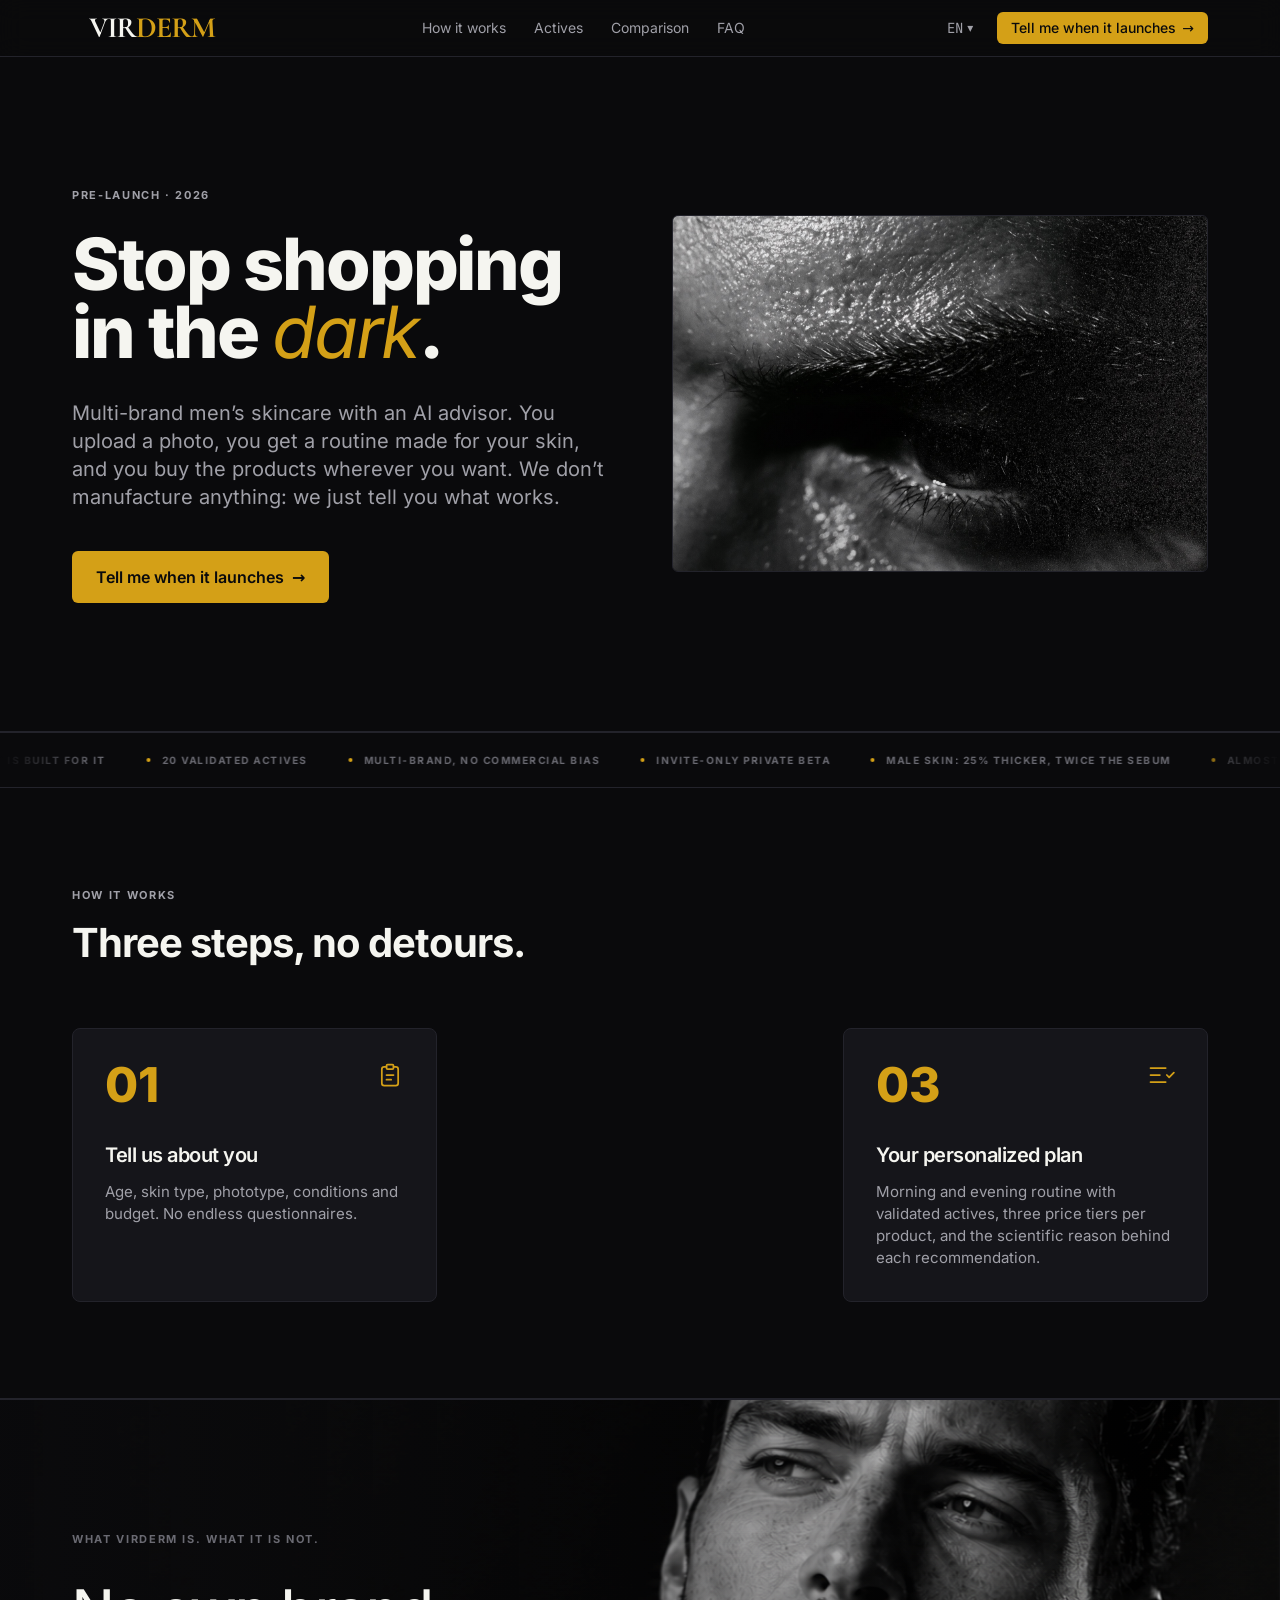
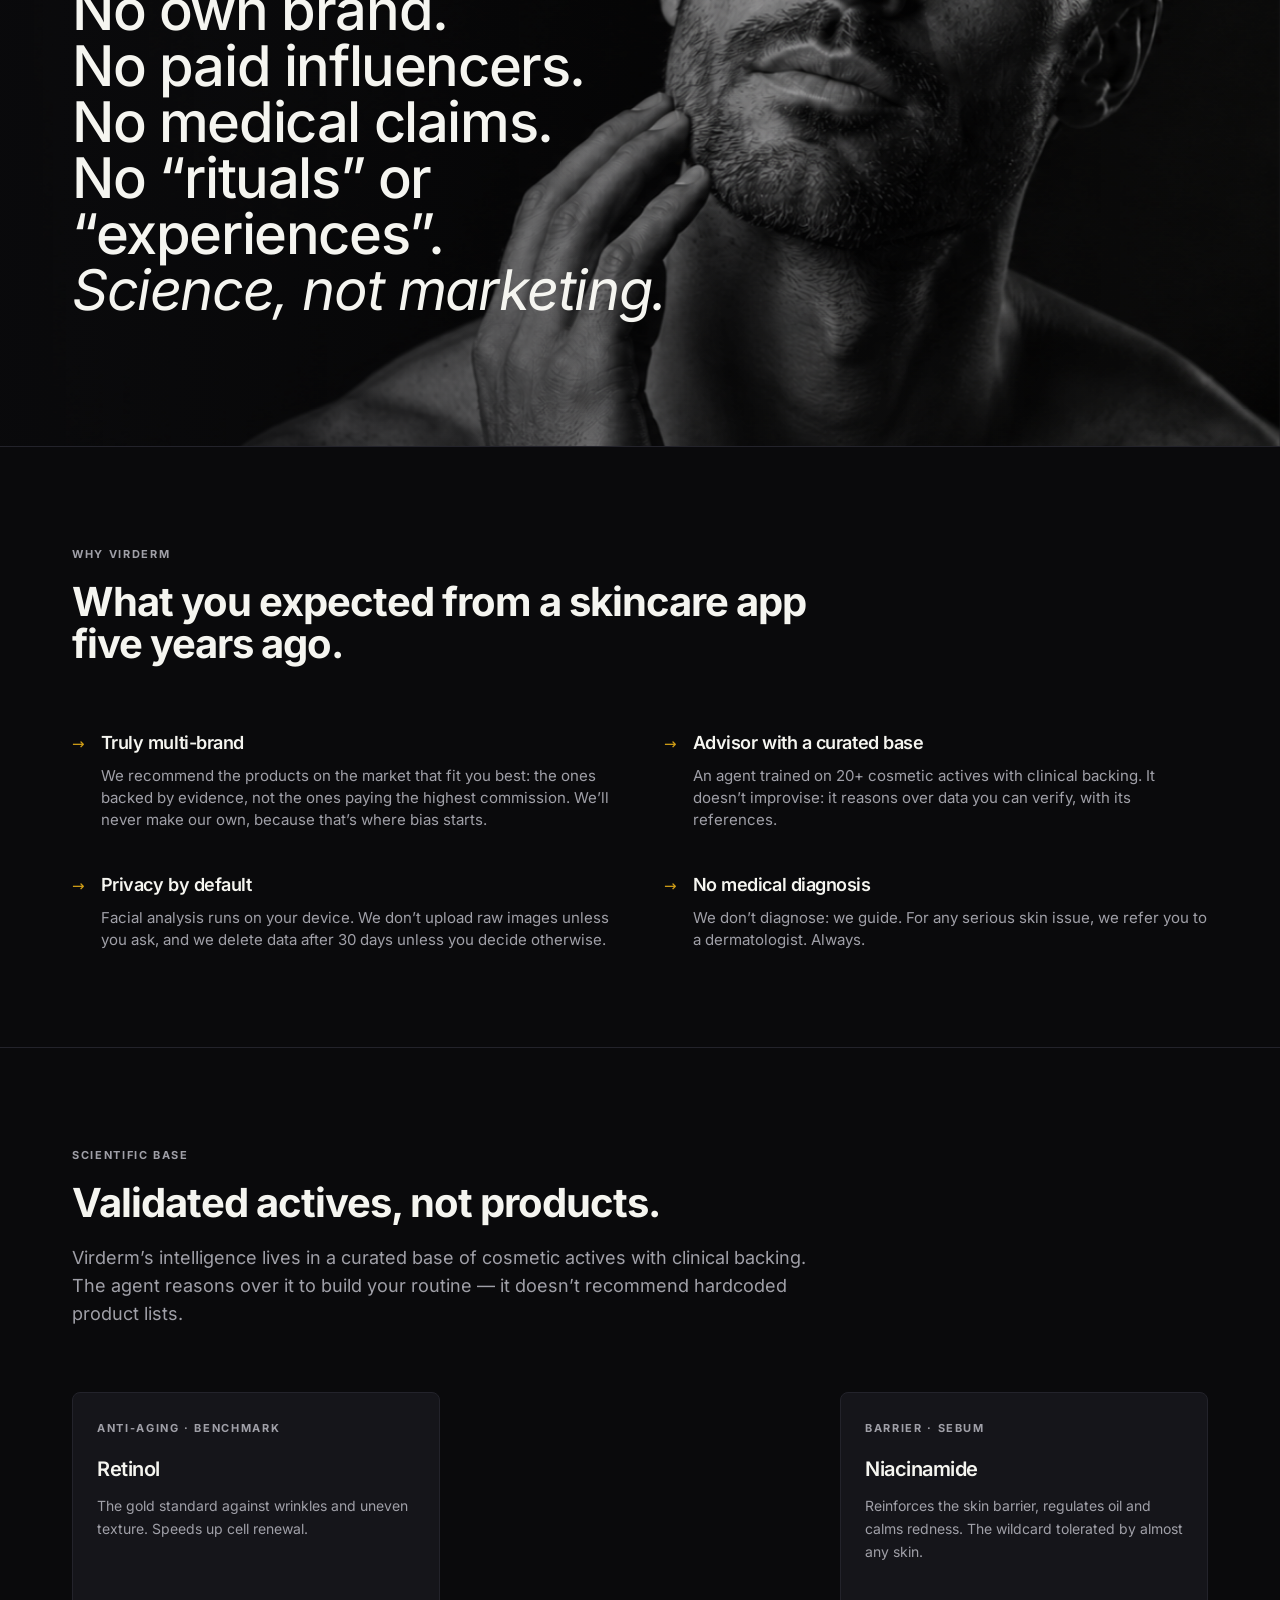
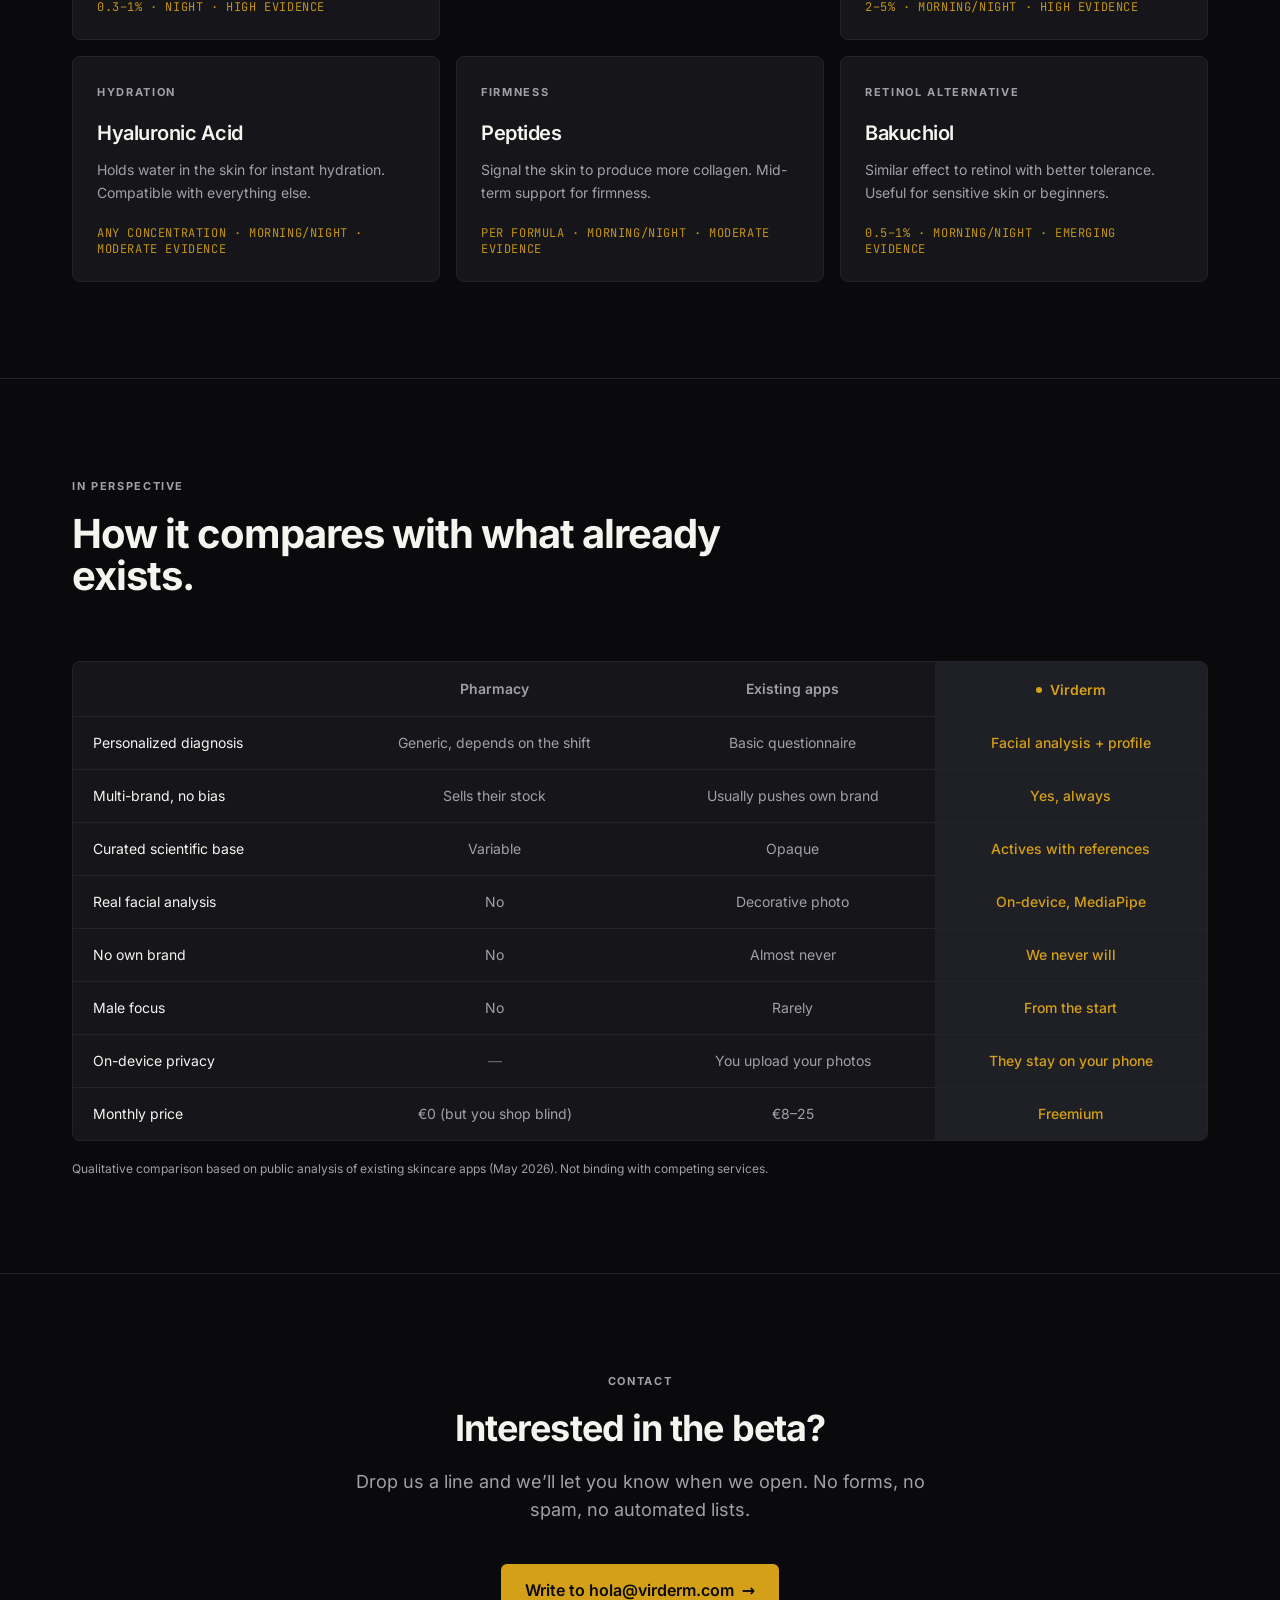
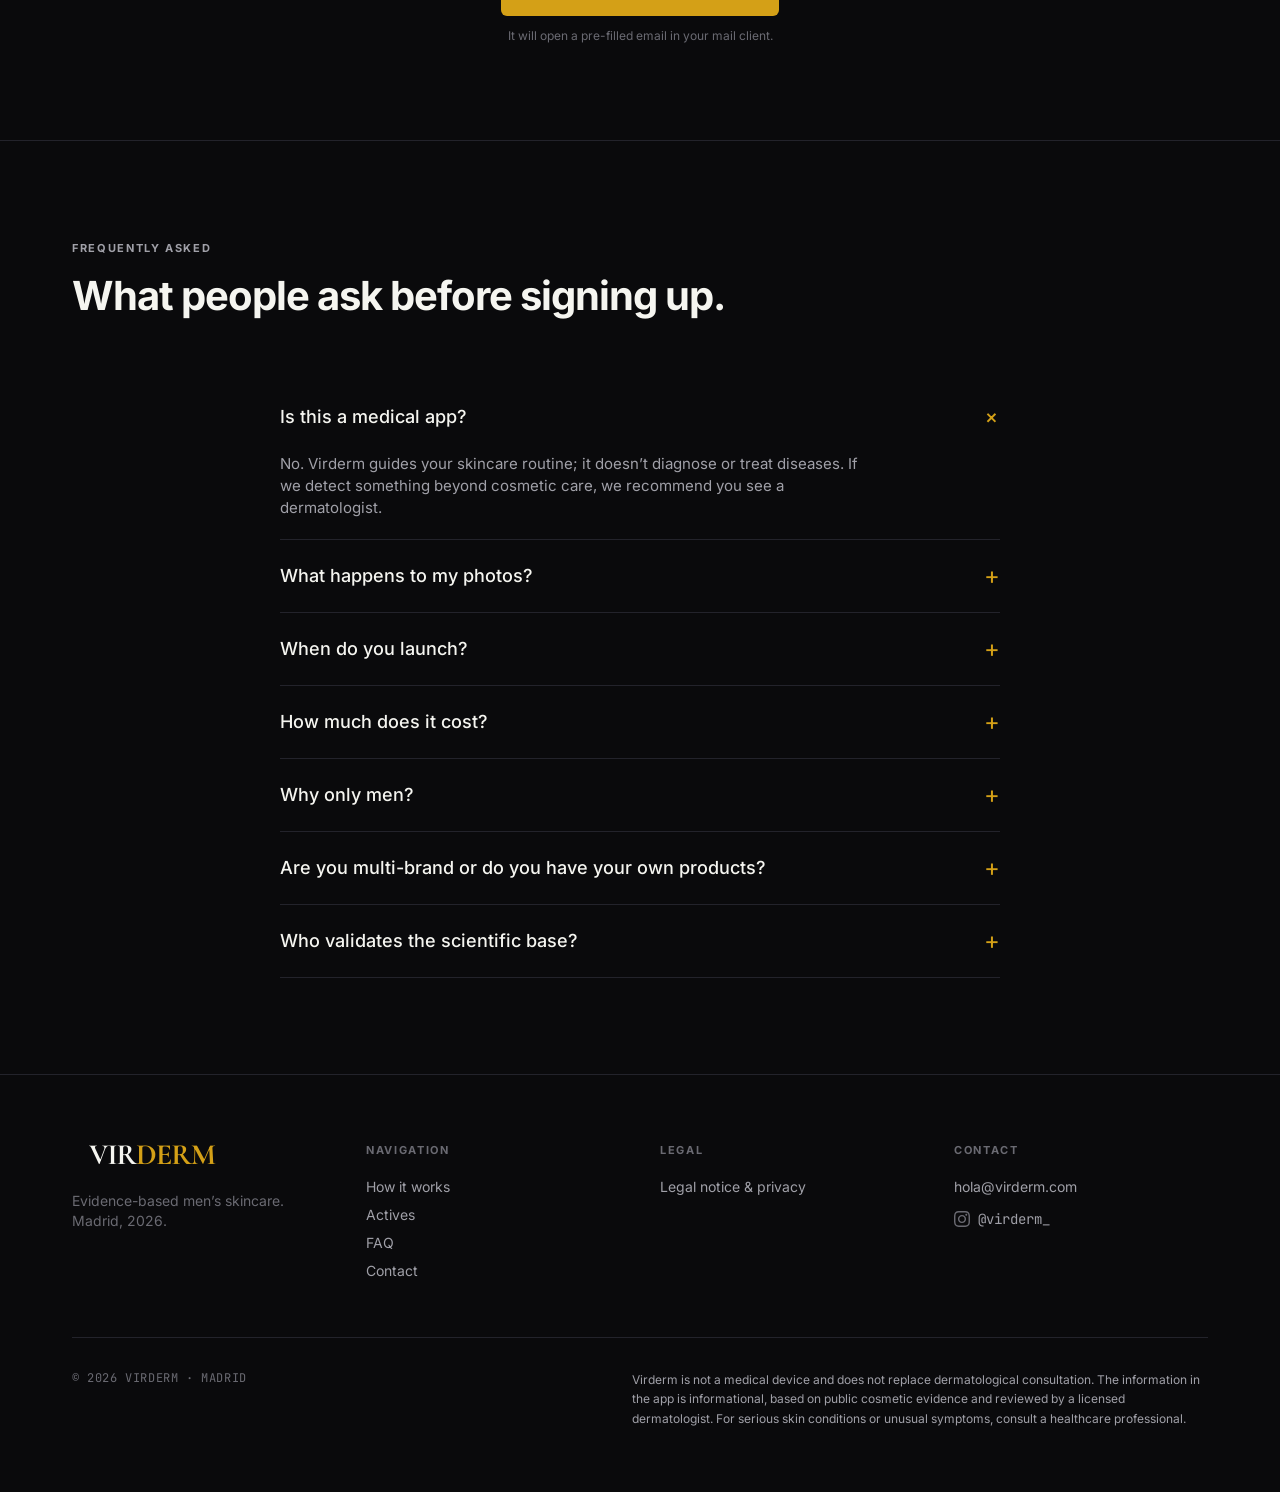
==== en/index.html @ 6e5d6a32 "Landing estática para GitHub Pages (fuera de Cloudflare, esquiva bloqueo LaLiga)" ====
<!DOCTYPE html><html lang="en" class="dark"> <head><meta charset="UTF-8"><meta name="viewport" content="width=device-width, initial-scale=1"><meta name="theme-color" content="#0a0a0c"><meta name="color-scheme" content="dark"><meta name="robots" content="index, follow"><title>Virderm · Multi-brand men’s skincare with an AI advisor</title><meta name="description" content="Upload a photo, get a routine made for your skin, and buy the products wherever you want. We don’t make anything: we tell you what works."><link rel="canonical" href="https://virderm.com/en/"><link rel="alternate" hreflang="es-ES" href="https://virderm.com/"><link rel="alternate" hreflang="en" href="https://virderm.com/en/"><link rel="alternate" hreflang="fr-FR" href="https://virderm.com/fr/"><link rel="alternate" hreflang="it-IT" href="https://virderm.com/it/"><link rel="alternate" hreflang="x-default" href="https://virderm.com/"><meta property="og:site_name" content="Virderm"><meta property="og:title" content="Virderm · Multi-brand men’s skincare with an AI advisor"><meta property="og:description" content="Upload a photo, get a routine made for your skin, and buy the products wherever you want. We don’t make anything: we tell you what works."><meta property="og:type" content="website"><meta property="og:url" content="https://virderm.com/en/"><meta property="og:locale" content="en_US"><meta property="og:locale:alternate" content="es_ES"><meta property="og:locale:alternate" content="fr_FR"><meta property="og:locale:alternate" content="it_IT"><meta property="og:image" content="https://virderm.com/og-image.png"><meta property="og:image:width" content="1200"><meta property="og:image:height" content="630"><meta property="og:image:alt" content="Virderm — skincare masculino multimarca con agente IA"><meta name="twitter:card" content="summary_large_image"><meta name="twitter:title" content="Virderm · Multi-brand men’s skincare with an AI advisor"><meta name="twitter:description" content="Upload a photo, get a routine made for your skin, and buy the products wherever you want. We don’t make anything: we tell you what works."><meta name="twitter:image" content="https://virderm.com/og-image.png"><link rel="icon" type="image/png" href="/favicon.png"><link rel="apple-touch-icon" href="/favicon.png"><script type="application/ld+json">{"@context":"https://schema.org","@graph":[{"@type":"Organization","@id":"https://virderm.com/#organization","name":"Virderm","url":"https://virderm.com","logo":"https://virderm.com/virderm-wordmark-negative.svg","sameAs":["https://www.instagram.com/virderm_/"]},{"@type":"WebSite","@id":"https://virderm.com/#website","url":"https://virderm.com","name":"Virderm","description":"Upload a photo, get a routine made for your skin, and buy the products wherever you want. We don’t make anything: we tell you what works.","publisher":{"@id":"https://virderm.com/#organization"},"inLanguage":["es-ES","en","fr-FR","it-IT"]}]}</script><noscript><style>
        [data-reveal] {
          opacity: 1 !important;
          transform: none !important;
        }
      </style></noscript><link rel="stylesheet" href="/_astro/index.BZyApwo1.css">
<style>details[data-astro-cid-ltpqzwiw]>summary[data-astro-cid-ltpqzwiw]::-webkit-details-marker{display:none}details[data-astro-cid-ltpqzwiw]>summary[data-astro-cid-ltpqzwiw]::marker{display:none}
.manifesto-bg[data-astro-cid-5lwsku7t]{background-image:url(/manifiesto-bg.png);background-size:cover;background-position:center right;background-repeat:no-repeat;transform-origin:60% 50%;animation:manifesto-kenburns 42s ease-in-out infinite alternate}@keyframes manifesto-kenburns{0%{transform:scale(1.08) translate(0)}to{transform:scale(1.18) translate(-2%,-2%)}}@media(prefers-reduced-motion:reduce){.manifesto-bg[data-astro-cid-5lwsku7t]{animation:none;transform:scale(1.08)}}details[data-astro-cid-z6gx6xcw]>summary[data-astro-cid-z6gx6xcw]::-webkit-details-marker{display:none}details[data-astro-cid-z6gx6xcw]>summary[data-astro-cid-z6gx6xcw]{list-style:none}
</style></head> <body>  <div id="scroll-progress" aria-hidden="true" class="fixed inset-x-0 top-0 z-50 h-[2px] bg-transparent pointer-events-none"> <div id="scroll-progress-bar" class="h-full bg-accent transition-[width] duration-75 ease-out" style="width: 0%;"></div> </div> <script type="module">const n=document.getElementById("scroll-progress-bar");if(n){const e=()=>{const t=document.documentElement,o=t.scrollTop,s=t.scrollHeight-t.clientHeight,c=s>0?o/s*100:0;n.style.width=`${c}%`};e(),window.addEventListener("scroll",e,{passive:!0}),window.addEventListener("resize",e,{passive:!0})}</script> <header class="fixed inset-x-0 top-0 z-40 backdrop-blur-md bg-bg-primary/70 border-b border-border-subtle"> <div class="container-page flex h-14 items-center justify-between"> <a href="/en/#top" class="flex items-center" aria-label="Virderm — home"> <svg xmlns="http://www.w3.org/2000/svg" viewBox="0 0 500 100" role="img" aria-label="Virderm" class="h-7 w-auto md:h-8" preserveAspectRatio="xMidYMid meet"> <text x="250" y="78" font-family="'Cormorant Garamond', 'GT Sectra', 'Bodoni 72', Didot, 'Bodoni MT', 'Times New Roman', serif" font-size="92" font-weight="700" letter-spacing="-3" text-anchor="middle" style="text-rendering: geometricPrecision;"> <tspan fill="#f5f5f0">VIR</tspan><tspan fill="#d4a017">DERM</tspan> </text> </svg> </a> <nav class="hidden md:flex items-center gap-7 text-sm text-text-secondary"> <a href="#como-funciona" class="hover:text-text-primary transition-colors"> How it works </a><a href="#activos" class="hover:text-text-primary transition-colors"> Actives </a><a href="#comparativa" class="hover:text-text-primary transition-colors"> Comparison </a><a href="#faq" class="hover:text-text-primary transition-colors"> FAQ </a> </nav> <div class="flex items-center gap-2 md:gap-3"> <details class="relative" data-astro-cid-ltpqzwiw> <summary class="flex min-h-[40px] cursor-pointer items-center gap-1 list-none rounded-md px-3 py-2 text-sm text-text-secondary transition-colors hover:text-text-primary" aria-label="Idioma" data-astro-cid-ltpqzwiw> <span class="font-mono" data-astro-cid-ltpqzwiw>EN</span> <span aria-hidden="true" class="text-xs" data-astro-cid-ltpqzwiw>▾</span> </summary> <div class="absolute right-0 z-50 mt-2 min-w-[150px] overflow-hidden rounded-md border border-border-subtle bg-bg-secondary py-1 shadow-lg" data-astro-cid-ltpqzwiw> <a href="/" hreflang="es" class="block px-3 py-1.5 text-sm transition-colors hover:bg-bg-tertiary text-text-secondary hover:text-text-primary" data-astro-cid-ltpqzwiw> Español </a><a href="/en/" hreflang="en" class="block px-3 py-1.5 text-sm transition-colors hover:bg-bg-tertiary text-accent font-medium" data-astro-cid-ltpqzwiw> English </a><a href="/fr/" hreflang="fr" class="block px-3 py-1.5 text-sm transition-colors hover:bg-bg-tertiary text-text-secondary hover:text-text-primary" data-astro-cid-ltpqzwiw> Français </a><a href="/it/" hreflang="it" class="block px-3 py-1.5 text-sm transition-colors hover:bg-bg-tertiary text-text-secondary hover:text-text-primary" data-astro-cid-ltpqzwiw> Italiano </a> </div> </details>  <a href="mailto:hola@virderm.com?subject=I%20want%20to%20know%20more%20about%20the%20Virderm%20beta&#38;body=Hi%2C%0A%0AI%E2%80%99m%20interested%20in%20trying%20Virderm%20when%20you%20launch.%20Could%20you%20let%20me%20know%3F%0A%0A(Optional%3A%20tell%20me%20briefly%20why%20you%E2%80%99re%20interested%20or%20what%20you%20want%20to%20solve)%0A%0AThanks!" class="inline-flex items-center gap-1.5 whitespace-nowrap rounded-md bg-accent px-3 py-1.5 text-sm font-medium text-text-inverse transition-all duration-150 hover:bg-accent-hover hover:scale-[1.02] md:px-3.5"> <span class="md:hidden">Notify me</span> <span class="hidden md:inline">Tell me when it launches</span> <span aria-hidden="true">→</span> </a> </div> </div> </header> <main class="min-h-screen bg-bg-primary text-text-primary"> <section id="top" class="relative isolate border-b border-border-subtle overflow-hidden pt-14"> <div class="container-page relative"> <div class="grid items-center gap-10 py-12 md:grid-cols-2 md:gap-12 md:py-24 lg:py-32 lg:gap-16"> <div class="order-1 md:order-2 relative"> <div class="relative overflow-hidden rounded-md border border-border-subtle"> <img src="/hero-face.jpg" alt="Editorial black-and-white close-up of male skin" width="1600" height="1066" loading="eager" decoding="async" class="block h-auto w-full"> <div aria-hidden="true" class="pointer-events-none absolute inset-0 bg-gradient-to-tr from-bg-primary/40 via-transparent to-transparent"></div> </div> </div> <div class="order-2 md:order-1 max-w-xl"> <p class="eyebrow reveal" style="animation-delay: 0ms;">Pre-launch · 2026</p> <h1 class="reveal mt-6 text-[2.5rem] leading-[1] font-extrabold tracking-[-0.03em] sm:text-5xl md:text-[3.75rem] md:leading-[0.95] lg:text-[4.5rem]" style="animation-delay: 120ms;">Stop shopping<br />in the <span class="italic text-accent font-medium">dark</span>.</h1> <p class="reveal mt-6 text-base leading-relaxed text-text-secondary md:mt-8 md:text-lg lg:text-xl" style="animation-delay: 260ms;"> Multi-brand men’s skincare with an AI advisor. You upload a photo, you get a routine made for your skin, and you buy the products wherever you want. We don’t manufacture anything: we just tell you what works. </p> <div class="reveal mt-8 md:mt-10" style="animation-delay: 400ms;"> <a href="mailto:hola@virderm.com?subject=I%20want%20to%20know%20more%20about%20the%20Virderm%20beta&#38;body=Hi%2C%0A%0AI%E2%80%99m%20interested%20in%20trying%20Virderm%20when%20you%20launch.%20Could%20you%20let%20me%20know%3F%0A%0A(Optional%3A%20tell%20me%20briefly%20why%20you%E2%80%99re%20interested%20or%20what%20you%20want%20to%20solve)%0A%0AThanks!" class="btn-primary group text-base px-6 py-3.5"> Tell me when it launches <span aria-hidden="true" class="transition-transform group-hover:translate-x-0.5">→</span> </a> </div> </div> </div> </div> </section> <section aria-label="Trust signals" class="border-y border-border-subtle bg-bg-primary"> <div class="marquee-mask overflow-hidden py-4"> <div id="trust-marquee" class="flex w-max items-center gap-10 whitespace-nowrap will-change-transform" aria-hidden="true">  <span data-key="0-0" class="micro flex shrink-0 items-center gap-3 text-text-tertiary"> <span class="h-1 w-1 rounded-full bg-accent"></span> Male skin: 25% thicker, twice the sebum </span><span data-key="0-1" class="micro flex shrink-0 items-center gap-3 text-text-tertiary"> <span class="h-1 w-1 rounded-full bg-accent"></span> Almost nothing on the market is built for it </span><span data-key="0-2" class="micro flex shrink-0 items-center gap-3 text-text-tertiary"> <span class="h-1 w-1 rounded-full bg-accent"></span> 20 validated actives </span><span data-key="0-3" class="micro flex shrink-0 items-center gap-3 text-text-tertiary"> <span class="h-1 w-1 rounded-full bg-accent"></span> Multi-brand, no commercial bias </span><span data-key="0-4" class="micro flex shrink-0 items-center gap-3 text-text-tertiary"> <span class="h-1 w-1 rounded-full bg-accent"></span> Invite-only private beta </span><span data-key="1-0" class="micro flex shrink-0 items-center gap-3 text-text-tertiary"> <span class="h-1 w-1 rounded-full bg-accent"></span> Male skin: 25% thicker, twice the sebum </span><span data-key="1-1" class="micro flex shrink-0 items-center gap-3 text-text-tertiary"> <span class="h-1 w-1 rounded-full bg-accent"></span> Almost nothing on the market is built for it </span><span data-key="1-2" class="micro flex shrink-0 items-center gap-3 text-text-tertiary"> <span class="h-1 w-1 rounded-full bg-accent"></span> 20 validated actives </span><span data-key="1-3" class="micro flex shrink-0 items-center gap-3 text-text-tertiary"> <span class="h-1 w-1 rounded-full bg-accent"></span> Multi-brand, no commercial bias </span><span data-key="1-4" class="micro flex shrink-0 items-center gap-3 text-text-tertiary"> <span class="h-1 w-1 rounded-full bg-accent"></span> Invite-only private beta </span><span data-key="2-0" class="micro flex shrink-0 items-center gap-3 text-text-tertiary"> <span class="h-1 w-1 rounded-full bg-accent"></span> Male skin: 25% thicker, twice the sebum </span><span data-key="2-1" class="micro flex shrink-0 items-center gap-3 text-text-tertiary"> <span class="h-1 w-1 rounded-full bg-accent"></span> Almost nothing on the market is built for it </span><span data-key="2-2" class="micro flex shrink-0 items-center gap-3 text-text-tertiary"> <span class="h-1 w-1 rounded-full bg-accent"></span> 20 validated actives </span><span data-key="2-3" class="micro flex shrink-0 items-center gap-3 text-text-tertiary"> <span class="h-1 w-1 rounded-full bg-accent"></span> Multi-brand, no commercial bias </span><span data-key="2-4" class="micro flex shrink-0 items-center gap-3 text-text-tertiary"> <span class="h-1 w-1 rounded-full bg-accent"></span> Invite-only private beta </span> </div> </div>  <ul class="sr-only"> <li>Male skin: 25% thicker, twice the sebum</li><li>Almost nothing on the market is built for it</li><li>20 validated actives</li><li>Multi-brand, no commercial bias</li><li>Invite-only private beta</li> </ul> </section> <script type="module">const s=document.getElementById("trust-marquee"),l=typeof matchMedia=="function"&&matchMedia("(prefers-reduced-motion: reduce)").matches;if(s&&!l){let e=0,n=0,i=typeof window<"u"?window.scrollY:0,t=0;const c=()=>{t=s.scrollWidth/3};c(),window.addEventListener("resize",c,{passive:!0}),typeof document<"u"&&document.fonts&&document.fonts.ready&&document.fonts.ready.then(c).catch(()=>{}),window.addEventListener("scroll",()=>{const o=window.scrollY,a=o-i;i=o,n+=a*.6},{passive:!0});const r=.5,d=()=>{const o=r+n*.05;e-=o,t>0&&(e<=-t&&(e+=t),e>0&&(e-=t)),s.style.transform=`translate3d(${e}px, 0, 0)`,n*=.92,requestAnimationFrame(d)};requestAnimationFrame(d)}</script> <section id="como-funciona" class="border-b border-border-subtle py-16 md:py-24"> <div class="container-page"> <header data-reveal class="max-w-3xl"> <p class="eyebrow">How it works</p> <h2 class="mt-4 text-3xl font-bold tracking-tight md:text-4xl lg:text-[2.5rem] lg:leading-[1.05]"> Three steps, no detours. </h2> </header> <div class="mt-14 grid gap-6 md:mt-16 md:grid-cols-3 md:gap-5"> <article data-reveal data-reveal-index="0" class="group flex flex-col rounded-lg border border-border-subtle bg-bg-secondary p-8 transition-[border-color,transform] duration-200 hover:-translate-y-0.5 hover:border-accent/40"> <div class="flex items-start justify-between gap-4"> <span class="font-sans text-5xl font-extrabold leading-none text-accent">01</span> <span class="text-accent" aria-hidden="true"> <svg viewBox="0 0 24 24" width="28" height="28" fill="none" stroke="currentColor" stroke-width="1.5" stroke-linecap="round" stroke-linejoin="round"> <path d="M9 5H7a2 2 0 0 0-2 2v12a2 2 0 0 0 2 2h10a2 2 0 0 0 2-2V7a2 2 0 0 0-2-2h-2"></path> <rect x="9" y="3" width="6" height="4" rx="1"></rect> <path d="M9 12h6"></path> <path d="M9 16h4"></path> </svg>   </span> </div> <h3 class="mt-8 text-xl font-semibold tracking-tight">Tell us about you</h3> <p class="mt-3 text-text-secondary">Age, skin type, phototype, conditions and budget. No endless questionnaires.</p> </article><article data-reveal data-reveal-index="1" class="group flex flex-col rounded-lg border border-border-subtle bg-bg-secondary p-8 transition-[border-color,transform] duration-200 hover:-translate-y-0.5 hover:border-accent/40"> <div class="flex items-start justify-between gap-4"> <span class="font-sans text-5xl font-extrabold leading-none text-accent">02</span> <span class="text-accent" aria-hidden="true">  <svg viewBox="0 0 24 24" width="28" height="28" fill="none" stroke="currentColor" stroke-width="1.5" stroke-linecap="round" stroke-linejoin="round"> <path d="M3 7V5a2 2 0 0 1 2-2h2"></path> <path d="M17 3h2a2 2 0 0 1 2 2v2"></path> <path d="M21 17v2a2 2 0 0 1-2 2h-2"></path> <path d="M7 21H5a2 2 0 0 1-2-2v-2"></path> <path d="M9 10h.01"></path> <path d="M15 10h.01"></path> <path d="M9 15c.85.63 1.885 1 3 1s2.15-.37 3-1"></path> </svg>  </span> </div> <h3 class="mt-8 text-xl font-semibold tracking-tight">Facial analysis on your phone</h3> <p class="mt-3 text-text-secondary">Detection happens on your device. Your photo never leaves your phone unless you say so.</p> </article><article data-reveal data-reveal-index="2" class="group flex flex-col rounded-lg border border-border-subtle bg-bg-secondary p-8 transition-[border-color,transform] duration-200 hover:-translate-y-0.5 hover:border-accent/40"> <div class="flex items-start justify-between gap-4"> <span class="font-sans text-5xl font-extrabold leading-none text-accent">03</span> <span class="text-accent" aria-hidden="true">   <svg viewBox="0 0 24 24" width="28" height="28" fill="none" stroke="currentColor" stroke-width="1.5" stroke-linecap="round" stroke-linejoin="round"> <path d="M11 12H3"></path> <path d="M16 6H3"></path> <path d="M16 18H3"></path> <path d="m17 12 2 2 4-4"></path> </svg> </span> </div> <h3 class="mt-8 text-xl font-semibold tracking-tight">Your personalized plan</h3> <p class="mt-3 text-text-secondary">Morning and evening routine with validated actives, three price tiers per product, and the scientific reason behind each recommendation.</p> </article> </div> </div> </section> <section aria-labelledby="manifiesto-title" class="relative isolate overflow-hidden border-y border-border-subtle bg-bg-tertiary" data-astro-cid-5lwsku7t>  <div id="manifesto-parallax" aria-hidden="true" class="absolute inset-x-0 -inset-y-[20%] -z-20 will-change-transform" data-astro-cid-5lwsku7t>  <div class="manifesto-bg absolute inset-0" data-astro-cid-5lwsku7t></div> </div>  <div aria-hidden="true" class="absolute inset-0 -z-10 bg-gradient-to-b from-bg-primary/85 via-bg-primary/55 to-bg-primary/35 md:bg-gradient-to-r md:from-bg-primary/95 md:via-bg-primary/40 md:to-transparent" data-astro-cid-5lwsku7t></div> <div class="container-page relative py-24 md:py-32" data-astro-cid-5lwsku7t> <div class="max-w-md md:max-w-xl lg:max-w-2xl" data-astro-cid-5lwsku7t> <p class="eyebrow text-text-tertiary" data-astro-cid-5lwsku7t>What Virderm is. What it is not.</p> <h2 id="manifiesto-title" class="mt-8 text-3xl font-medium leading-[1.15] tracking-tight md:text-5xl lg:text-[3.5rem]" data-astro-cid-5lwsku7t> <span class="reveal block" style="animation-delay: 0ms;" data-astro-cid-5lwsku7t> <span class="text-text-primary" data-astro-cid-5lwsku7t>No own brand.</span> </span><span class="reveal block" style="animation-delay: 140ms;" data-astro-cid-5lwsku7t> <span class="text-text-primary" data-astro-cid-5lwsku7t>No paid influencers.</span> </span><span class="reveal block" style="animation-delay: 280ms;" data-astro-cid-5lwsku7t> <span class="text-text-primary" data-astro-cid-5lwsku7t>No medical claims.</span> </span><span class="reveal block" style="animation-delay: 420ms;" data-astro-cid-5lwsku7t> <span class="text-text-primary" data-astro-cid-5lwsku7t>No “rituals” or “experiences”.</span> </span><span class="reveal block" style="animation-delay: 560ms;" data-astro-cid-5lwsku7t> <span class="italic font-normal text-text-primary" data-astro-cid-5lwsku7t>Science, not marketing.</span> </span> </h2> </div> </div> </section>  <script type="module">const n=document.getElementById("manifesto-parallax"),c=typeof matchMedia=="function"&&matchMedia("(prefers-reduced-motion: reduce)").matches;if(n&&!c){let e=!1;const o=()=>{e=!1;const r=n.getBoundingClientRect(),t=window.innerHeight||0;if(t===0)return;const i=(r.top+r.height/2-t/2)/t,a=-Math.max(-1.5,Math.min(1.5,i))*80;n.style.transform=`translate3d(0, ${a}px, 0)`},s=()=>{e||(e=!0,requestAnimationFrame(o))};window.addEventListener("scroll",s,{passive:!0}),window.addEventListener("resize",s,{passive:!0}),o()}</script> <section id="por-que" class="border-b border-border-subtle py-16 md:py-24"> <div class="container-page"> <header data-reveal class="max-w-3xl"> <p class="eyebrow">Why Virderm</p> <h2 class="mt-4 text-3xl font-bold tracking-tight md:text-4xl lg:text-[2.5rem] lg:leading-[1.05]"> What you expected from a skincare app five years ago. </h2> </header> <div class="mt-14 grid gap-x-12 gap-y-10 md:mt-16 md:grid-cols-2"> <div class="flex gap-4"> <span aria-hidden="true" class="mt-1 text-accent">
→
</span> <div> <h3 class="text-lg font-semibold tracking-tight">Truly multi-brand</h3> <p class="mt-2 text-text-secondary">We recommend the products on the market that fit you best: the ones backed by evidence, not the ones paying the highest commission. We’ll never make our own, because that’s where bias starts.</p> </div> </div><div class="flex gap-4"> <span aria-hidden="true" class="mt-1 text-accent">
→
</span> <div> <h3 class="text-lg font-semibold tracking-tight">Advisor with a curated base</h3> <p class="mt-2 text-text-secondary">An agent trained on 20+ cosmetic actives with clinical backing. It doesn’t improvise: it reasons over data you can verify, with its references.</p> </div> </div><div class="flex gap-4"> <span aria-hidden="true" class="mt-1 text-accent">
→
</span> <div> <h3 class="text-lg font-semibold tracking-tight">Privacy by default</h3> <p class="mt-2 text-text-secondary">Facial analysis runs on your device. We don’t upload raw images unless you ask, and we delete data after 30 days unless you decide otherwise.</p> </div> </div><div class="flex gap-4"> <span aria-hidden="true" class="mt-1 text-accent">
→
</span> <div> <h3 class="text-lg font-semibold tracking-tight">No medical diagnosis</h3> <p class="mt-2 text-text-secondary">We don’t diagnose: we guide. For any serious skin issue, we refer you to a dermatologist. Always.</p> </div> </div> </div> </div> </section> <section id="activos" class="border-b border-border-subtle py-16 md:py-24"> <div class="container-page"> <header data-reveal class="max-w-3xl"> <p class="eyebrow">Scientific base</p> <h2 class="mt-4 text-3xl font-bold tracking-tight md:text-4xl lg:text-[2.5rem] lg:leading-[1.05]"> Validated actives, not products. </h2> <p class="mt-5 text-base text-text-secondary md:text-lg">Virderm’s intelligence lives in a curated base of cosmetic actives with clinical backing. The agent reasons over it to build your routine — it doesn’t recommend hardcoded product lists.</p> </header> <div class="mt-14 grid gap-4 md:mt-16 sm:grid-cols-2 lg:grid-cols-3"> <article data-reveal data-reveal-index="0" class="group flex flex-col rounded-lg border border-border-subtle bg-bg-secondary p-6 transition-[border-color,transform] duration-200 hover:-translate-y-0.5 hover:border-accent/40"> <p class="eyebrow">Anti-aging · benchmark</p> <h3 class="mt-4 text-xl font-semibold tracking-tight">Retinol</h3> <p class="mt-3 flex-1 text-sm leading-relaxed text-text-secondary">The gold standard against wrinkles and uneven texture. Speeds up cell renewal.</p> <p class="mt-5 font-mono text-xs uppercase tracking-wider text-accent/90">0.3–1% · Night · High evidence</p> </article><article data-reveal data-reveal-index="1" class="group flex flex-col rounded-lg border border-border-subtle bg-bg-secondary p-6 transition-[border-color,transform] duration-200 hover:-translate-y-0.5 hover:border-accent/40"> <p class="eyebrow">Antioxidant</p> <h3 class="mt-4 text-xl font-semibold tracking-tight">Vitamin C</h3> <p class="mt-3 flex-1 text-sm leading-relaxed text-text-secondary">Protects against environmental damage and evens skin tone. Best in the morning, under sunscreen.</p> <p class="mt-5 font-mono text-xs uppercase tracking-wider text-accent/90">10–20% (L-ascorbic) · Morning · High evidence</p> </article><article data-reveal data-reveal-index="2" class="group flex flex-col rounded-lg border border-border-subtle bg-bg-secondary p-6 transition-[border-color,transform] duration-200 hover:-translate-y-0.5 hover:border-accent/40"> <p class="eyebrow">Barrier · sebum</p> <h3 class="mt-4 text-xl font-semibold tracking-tight">Niacinamide</h3> <p class="mt-3 flex-1 text-sm leading-relaxed text-text-secondary">Reinforces the skin barrier, regulates oil and calms redness. The wildcard tolerated by almost any skin.</p> <p class="mt-5 font-mono text-xs uppercase tracking-wider text-accent/90">2–5% · Morning/Night · High evidence</p> </article><article data-reveal data-reveal-index="3" class="group flex flex-col rounded-lg border border-border-subtle bg-bg-secondary p-6 transition-[border-color,transform] duration-200 hover:-translate-y-0.5 hover:border-accent/40"> <p class="eyebrow">Hydration</p> <h3 class="mt-4 text-xl font-semibold tracking-tight">Hyaluronic Acid</h3> <p class="mt-3 flex-1 text-sm leading-relaxed text-text-secondary">Holds water in the skin for instant hydration. Compatible with everything else.</p> <p class="mt-5 font-mono text-xs uppercase tracking-wider text-accent/90">Any concentration · Morning/Night · Moderate evidence</p> </article><article data-reveal data-reveal-index="4" class="group flex flex-col rounded-lg border border-border-subtle bg-bg-secondary p-6 transition-[border-color,transform] duration-200 hover:-translate-y-0.5 hover:border-accent/40"> <p class="eyebrow">Firmness</p> <h3 class="mt-4 text-xl font-semibold tracking-tight">Peptides</h3> <p class="mt-3 flex-1 text-sm leading-relaxed text-text-secondary">Signal the skin to produce more collagen. Mid-term support for firmness.</p> <p class="mt-5 font-mono text-xs uppercase tracking-wider text-accent/90">Per formula · Morning/Night · Moderate evidence</p> </article><article data-reveal data-reveal-index="5" class="group flex flex-col rounded-lg border border-border-subtle bg-bg-secondary p-6 transition-[border-color,transform] duration-200 hover:-translate-y-0.5 hover:border-accent/40"> <p class="eyebrow">Retinol alternative</p> <h3 class="mt-4 text-xl font-semibold tracking-tight">Bakuchiol</h3> <p class="mt-3 flex-1 text-sm leading-relaxed text-text-secondary">Similar effect to retinol with better tolerance. Useful for sensitive skin or beginners.</p> <p class="mt-5 font-mono text-xs uppercase tracking-wider text-accent/90">0.5–1% · Morning/Night · Emerging evidence</p> </article> </div> </div> </section> <section id="comparativa" class="border-b border-border-subtle py-16 md:py-24"> <div class="container-page"> <header data-reveal class="max-w-3xl"> <p class="eyebrow">In perspective</p> <h2 class="mt-4 text-3xl font-bold tracking-tight md:text-4xl lg:text-[2.5rem] lg:leading-[1.05]"> How it compares with what already exists. </h2> </header>  <div class="mt-14 space-y-4 md:hidden"> <article class="rounded-lg border border-border-subtle bg-bg-secondary p-5"> <p class="text-sm font-semibold text-text-primary">Personalized diagnosis</p> <dl class="mt-4 space-y-2"> <div class="flex items-baseline justify-between gap-4 rounded-md bg-bg-tertiary px-3 py-2.5"> <dt class="flex shrink-0 items-center gap-2 text-[10px] font-bold uppercase tracking-[0.15em] text-accent"> <span class="h-1 w-1 rounded-full bg-accent"></span> Virderm </dt> <dd class="text-right text-sm font-medium text-accent">Facial analysis + profile</dd> </div> <div class="flex items-baseline justify-between gap-4 px-3"> <dt class="shrink-0 text-[10px] font-bold uppercase tracking-[0.15em] text-text-tertiary"> Pharmacy </dt> <dd class="text-right text-sm text-text-secondary"> Generic, depends on the shift </dd> </div> <div class="flex items-baseline justify-between gap-4 px-3"> <dt class="shrink-0 text-[10px] font-bold uppercase tracking-[0.15em] text-text-tertiary"> Existing apps </dt> <dd class="text-right text-sm text-text-secondary">Basic questionnaire</dd> </div> </dl> </article><article class="rounded-lg border border-border-subtle bg-bg-secondary p-5"> <p class="text-sm font-semibold text-text-primary">Multi-brand, no bias</p> <dl class="mt-4 space-y-2"> <div class="flex items-baseline justify-between gap-4 rounded-md bg-bg-tertiary px-3 py-2.5"> <dt class="flex shrink-0 items-center gap-2 text-[10px] font-bold uppercase tracking-[0.15em] text-accent"> <span class="h-1 w-1 rounded-full bg-accent"></span> Virderm </dt> <dd class="text-right text-sm font-medium text-accent">Yes, always</dd> </div> <div class="flex items-baseline justify-between gap-4 px-3"> <dt class="shrink-0 text-[10px] font-bold uppercase tracking-[0.15em] text-text-tertiary"> Pharmacy </dt> <dd class="text-right text-sm text-text-secondary"> Sells their stock </dd> </div> <div class="flex items-baseline justify-between gap-4 px-3"> <dt class="shrink-0 text-[10px] font-bold uppercase tracking-[0.15em] text-text-tertiary"> Existing apps </dt> <dd class="text-right text-sm text-text-secondary">Usually pushes own brand</dd> </div> </dl> </article><article class="rounded-lg border border-border-subtle bg-bg-secondary p-5"> <p class="text-sm font-semibold text-text-primary">Curated scientific base</p> <dl class="mt-4 space-y-2"> <div class="flex items-baseline justify-between gap-4 rounded-md bg-bg-tertiary px-3 py-2.5"> <dt class="flex shrink-0 items-center gap-2 text-[10px] font-bold uppercase tracking-[0.15em] text-accent"> <span class="h-1 w-1 rounded-full bg-accent"></span> Virderm </dt> <dd class="text-right text-sm font-medium text-accent">Actives with references</dd> </div> <div class="flex items-baseline justify-between gap-4 px-3"> <dt class="shrink-0 text-[10px] font-bold uppercase tracking-[0.15em] text-text-tertiary"> Pharmacy </dt> <dd class="text-right text-sm text-text-secondary"> Variable </dd> </div> <div class="flex items-baseline justify-between gap-4 px-3"> <dt class="shrink-0 text-[10px] font-bold uppercase tracking-[0.15em] text-text-tertiary"> Existing apps </dt> <dd class="text-right text-sm text-text-secondary">Opaque</dd> </div> </dl> </article><article class="rounded-lg border border-border-subtle bg-bg-secondary p-5"> <p class="text-sm font-semibold text-text-primary">Real facial analysis</p> <dl class="mt-4 space-y-2"> <div class="flex items-baseline justify-between gap-4 rounded-md bg-bg-tertiary px-3 py-2.5"> <dt class="flex shrink-0 items-center gap-2 text-[10px] font-bold uppercase tracking-[0.15em] text-accent"> <span class="h-1 w-1 rounded-full bg-accent"></span> Virderm </dt> <dd class="text-right text-sm font-medium text-accent">On-device, MediaPipe</dd> </div> <div class="flex items-baseline justify-between gap-4 px-3"> <dt class="shrink-0 text-[10px] font-bold uppercase tracking-[0.15em] text-text-tertiary"> Pharmacy </dt> <dd class="text-right text-sm text-text-secondary"> No </dd> </div> <div class="flex items-baseline justify-between gap-4 px-3"> <dt class="shrink-0 text-[10px] font-bold uppercase tracking-[0.15em] text-text-tertiary"> Existing apps </dt> <dd class="text-right text-sm text-text-secondary">Decorative photo</dd> </div> </dl> </article><article class="rounded-lg border border-border-subtle bg-bg-secondary p-5"> <p class="text-sm font-semibold text-text-primary">No own brand</p> <dl class="mt-4 space-y-2"> <div class="flex items-baseline justify-between gap-4 rounded-md bg-bg-tertiary px-3 py-2.5"> <dt class="flex shrink-0 items-center gap-2 text-[10px] font-bold uppercase tracking-[0.15em] text-accent"> <span class="h-1 w-1 rounded-full bg-accent"></span> Virderm </dt> <dd class="text-right text-sm font-medium text-accent">We never will</dd> </div> <div class="flex items-baseline justify-between gap-4 px-3"> <dt class="shrink-0 text-[10px] font-bold uppercase tracking-[0.15em] text-text-tertiary"> Pharmacy </dt> <dd class="text-right text-sm text-text-secondary"> No </dd> </div> <div class="flex items-baseline justify-between gap-4 px-3"> <dt class="shrink-0 text-[10px] font-bold uppercase tracking-[0.15em] text-text-tertiary"> Existing apps </dt> <dd class="text-right text-sm text-text-secondary">Almost never</dd> </div> </dl> </article><article class="rounded-lg border border-border-subtle bg-bg-secondary p-5"> <p class="text-sm font-semibold text-text-primary">Male focus</p> <dl class="mt-4 space-y-2"> <div class="flex items-baseline justify-between gap-4 rounded-md bg-bg-tertiary px-3 py-2.5"> <dt class="flex shrink-0 items-center gap-2 text-[10px] font-bold uppercase tracking-[0.15em] text-accent"> <span class="h-1 w-1 rounded-full bg-accent"></span> Virderm </dt> <dd class="text-right text-sm font-medium text-accent">From the start</dd> </div> <div class="flex items-baseline justify-between gap-4 px-3"> <dt class="shrink-0 text-[10px] font-bold uppercase tracking-[0.15em] text-text-tertiary"> Pharmacy </dt> <dd class="text-right text-sm text-text-secondary"> No </dd> </div> <div class="flex items-baseline justify-between gap-4 px-3"> <dt class="shrink-0 text-[10px] font-bold uppercase tracking-[0.15em] text-text-tertiary"> Existing apps </dt> <dd class="text-right text-sm text-text-secondary">Rarely</dd> </div> </dl> </article><article class="rounded-lg border border-border-subtle bg-bg-secondary p-5"> <p class="text-sm font-semibold text-text-primary">On-device privacy</p> <dl class="mt-4 space-y-2"> <div class="flex items-baseline justify-between gap-4 rounded-md bg-bg-tertiary px-3 py-2.5"> <dt class="flex shrink-0 items-center gap-2 text-[10px] font-bold uppercase tracking-[0.15em] text-accent"> <span class="h-1 w-1 rounded-full bg-accent"></span> Virderm </dt> <dd class="text-right text-sm font-medium text-accent">They stay on your phone</dd> </div> <div class="flex items-baseline justify-between gap-4 px-3"> <dt class="shrink-0 text-[10px] font-bold uppercase tracking-[0.15em] text-text-tertiary"> Pharmacy </dt> <dd class="text-right text-sm text-text-secondary"> <span class="text-text-tertiary">—</span> </dd> </div> <div class="flex items-baseline justify-between gap-4 px-3"> <dt class="shrink-0 text-[10px] font-bold uppercase tracking-[0.15em] text-text-tertiary"> Existing apps </dt> <dd class="text-right text-sm text-text-secondary">You upload your photos</dd> </div> </dl> </article><article class="rounded-lg border border-border-subtle bg-bg-secondary p-5"> <p class="text-sm font-semibold text-text-primary">Monthly price</p> <dl class="mt-4 space-y-2"> <div class="flex items-baseline justify-between gap-4 rounded-md bg-bg-tertiary px-3 py-2.5"> <dt class="flex shrink-0 items-center gap-2 text-[10px] font-bold uppercase tracking-[0.15em] text-accent"> <span class="h-1 w-1 rounded-full bg-accent"></span> Virderm </dt> <dd class="text-right text-sm font-medium text-accent">Freemium</dd> </div> <div class="flex items-baseline justify-between gap-4 px-3"> <dt class="shrink-0 text-[10px] font-bold uppercase tracking-[0.15em] text-text-tertiary"> Pharmacy </dt> <dd class="text-right text-sm text-text-secondary"> €0 (but you shop blind) </dd> </div> <div class="flex items-baseline justify-between gap-4 px-3"> <dt class="shrink-0 text-[10px] font-bold uppercase tracking-[0.15em] text-text-tertiary"> Existing apps </dt> <dd class="text-right text-sm text-text-secondary">€8–25</dd> </div> </dl> </article> </div>  <div class="mt-14 hidden overflow-x-auto rounded-lg border border-border-subtle bg-bg-secondary md:mt-16 md:block"> <table class="w-full min-w-[640px] border-collapse"> <thead> <tr class="border-b border-border-subtle"> <th class="px-5 py-4 text-left text-sm font-semibold text-text-secondary"></th> <th class="px-4 py-4 text-center text-sm font-semibold"> <span class="text-text-secondary">Pharmacy</span> </th><th class="px-4 py-4 text-center text-sm font-semibold"> <span class="text-text-secondary">Existing apps</span> </th><th class="px-4 py-4 text-center text-sm font-semibold bg-bg-tertiary"> <span class="inline-flex items-center gap-2"> <span class="h-1.5 w-1.5 rounded-full bg-accent"></span> <span class="text-accent">Virderm</span> </span> </th> </tr> </thead> <tbody> <tr class="border-b border-border-subtle"> <td class="px-5 py-4 text-sm text-text-primary">Personalized diagnosis</td> <td class="px-4 py-4 text-center text-sm  text-text-secondary"> Generic, depends on the shift </td><td class="px-4 py-4 text-center text-sm  text-text-secondary"> Basic questionnaire </td><td class="px-4 py-4 text-center text-sm bg-bg-tertiary text-accent font-medium"> Facial analysis + profile </td> </tr><tr class="border-b border-border-subtle"> <td class="px-5 py-4 text-sm text-text-primary">Multi-brand, no bias</td> <td class="px-4 py-4 text-center text-sm  text-text-secondary"> Sells their stock </td><td class="px-4 py-4 text-center text-sm  text-text-secondary"> Usually pushes own brand </td><td class="px-4 py-4 text-center text-sm bg-bg-tertiary text-accent font-medium"> Yes, always </td> </tr><tr class="border-b border-border-subtle"> <td class="px-5 py-4 text-sm text-text-primary">Curated scientific base</td> <td class="px-4 py-4 text-center text-sm  text-text-secondary"> Variable </td><td class="px-4 py-4 text-center text-sm  text-text-secondary"> Opaque </td><td class="px-4 py-4 text-center text-sm bg-bg-tertiary text-accent font-medium"> Actives with references </td> </tr><tr class="border-b border-border-subtle"> <td class="px-5 py-4 text-sm text-text-primary">Real facial analysis</td> <td class="px-4 py-4 text-center text-sm  text-text-secondary"> No </td><td class="px-4 py-4 text-center text-sm  text-text-secondary"> Decorative photo </td><td class="px-4 py-4 text-center text-sm bg-bg-tertiary text-accent font-medium"> On-device, MediaPipe </td> </tr><tr class="border-b border-border-subtle"> <td class="px-5 py-4 text-sm text-text-primary">No own brand</td> <td class="px-4 py-4 text-center text-sm  text-text-secondary"> No </td><td class="px-4 py-4 text-center text-sm  text-text-secondary"> Almost never </td><td class="px-4 py-4 text-center text-sm bg-bg-tertiary text-accent font-medium"> We never will </td> </tr><tr class="border-b border-border-subtle"> <td class="px-5 py-4 text-sm text-text-primary">Male focus</td> <td class="px-4 py-4 text-center text-sm  text-text-secondary"> No </td><td class="px-4 py-4 text-center text-sm  text-text-secondary"> Rarely </td><td class="px-4 py-4 text-center text-sm bg-bg-tertiary text-accent font-medium"> From the start </td> </tr><tr class="border-b border-border-subtle"> <td class="px-5 py-4 text-sm text-text-primary">On-device privacy</td> <td class="px-4 py-4 text-center text-sm  text-text-tertiary">—</td><td class="px-4 py-4 text-center text-sm  text-text-secondary"> You upload your photos </td><td class="px-4 py-4 text-center text-sm bg-bg-tertiary text-accent font-medium"> They stay on your phone </td> </tr><tr class> <td class="px-5 py-4 text-sm text-text-primary">Monthly price</td> <td class="px-4 py-4 text-center text-sm  text-text-secondary"> €0 (but you shop blind) </td><td class="px-4 py-4 text-center text-sm  text-text-secondary"> €8–25 </td><td class="px-4 py-4 text-center text-sm bg-bg-tertiary text-accent font-medium"> Freemium </td> </tr> </tbody> </table> </div> <p class="mt-5 text-xs text-text-secondary">Qualitative comparison based on public analysis of existing skincare apps (May 2026). Not binding with competing services.</p> </div> </section> <section id="contacto" class="border-b border-border-subtle py-16 md:py-24 scroll-mt-8"> <div class="container-page"> <div class="mx-auto max-w-xl text-center"> <p class="eyebrow">Contact</p> <h2 class="mt-4 text-3xl font-bold tracking-tight md:text-4xl">Interested in the beta?</h2> <p class="mt-5 text-base text-text-secondary md:text-lg">Drop us a line and we’ll let you know when we open. No forms, no spam, no automated lists.</p> <div class="mt-10 flex flex-col items-center gap-3"> <a href="mailto:hola@virderm.com?subject=I%20want%20to%20know%20more%20about%20the%20Virderm%20beta&#38;body=Hi%2C%0A%0AI%E2%80%99m%20interested%20in%20trying%20Virderm%20when%20you%20launch.%20Could%20you%20let%20me%20know%3F%0A%0A(Optional%3A%20tell%20me%20briefly%20why%20you%E2%80%99re%20interested%20or%20what%20you%20want%20to%20solve)%0A%0AThanks!" class="btn-primary group text-base px-6 py-3.5"> Write to hola@virderm.com <span aria-hidden="true" class="transition-transform group-hover:translate-x-0.5">→</span> </a> <p class="text-xs text-text-tertiary">It will open a pre-filled email in your mail client.</p> </div> </div> </div> </section> <section id="faq" class="border-b border-border-subtle py-16 md:py-24" data-astro-cid-z6gx6xcw> <div class="container-page" data-astro-cid-z6gx6xcw> <header data-reveal class="max-w-3xl" data-astro-cid-z6gx6xcw> <p class="eyebrow" data-astro-cid-z6gx6xcw>Frequently asked</p> <h2 class="mt-4 text-3xl font-bold tracking-tight md:text-4xl lg:text-[2.5rem] lg:leading-[1.05]" data-astro-cid-z6gx6xcw> What people ask before signing up. </h2> </header> <div class="container-content mt-14 md:mt-16 px-0" data-astro-cid-z6gx6xcw> <ul data-astro-cid-z6gx6xcw> <li class="border-b border-border-subtle" data-astro-cid-z6gx6xcw> <details class="group" open data-astro-cid-z6gx6xcw> <summary class="flex w-full items-center justify-between gap-6 py-5 cursor-pointer list-none text-text-primary transition-colors duration-150 hover:text-accent" data-astro-cid-z6gx6xcw> <span class="text-base font-medium md:text-lg" data-astro-cid-z6gx6xcw>Is this a medical app?</span> <span aria-hidden="true" class="text-2xl text-accent transition-transform duration-200 group-open:rotate-45" data-astro-cid-z6gx6xcw>
+
</span> </summary> <div class="pb-5" data-astro-cid-z6gx6xcw> <p class="max-w-prose text-text-secondary" data-astro-cid-z6gx6xcw>No. Virderm guides your skincare routine; it doesn’t diagnose or treat diseases. If we detect something beyond cosmetic care, we recommend you see a dermatologist.</p> </div> </details> </li><li class="border-b border-border-subtle" data-astro-cid-z6gx6xcw> <details class="group" data-astro-cid-z6gx6xcw> <summary class="flex w-full items-center justify-between gap-6 py-5 cursor-pointer list-none text-text-primary transition-colors duration-150 hover:text-accent" data-astro-cid-z6gx6xcw> <span class="text-base font-medium md:text-lg" data-astro-cid-z6gx6xcw>What happens to my photos?</span> <span aria-hidden="true" class="text-2xl text-accent transition-transform duration-200 group-open:rotate-45" data-astro-cid-z6gx6xcw>
+
</span> </summary> <div class="pb-5" data-astro-cid-z6gx6xcw> <p class="max-w-prose text-text-secondary" data-astro-cid-z6gx6xcw>Facial analysis runs on your own phone. We don’t upload the raw image to our servers unless you allow it, and the data is deleted after 30 days by default. You’re in charge.</p> </div> </details> </li><li class="border-b border-border-subtle" data-astro-cid-z6gx6xcw> <details class="group" data-astro-cid-z6gx6xcw> <summary class="flex w-full items-center justify-between gap-6 py-5 cursor-pointer list-none text-text-primary transition-colors duration-150 hover:text-accent" data-astro-cid-z6gx6xcw> <span class="text-base font-medium md:text-lg" data-astro-cid-z6gx6xcw>When do you launch?</span> <span aria-hidden="true" class="text-2xl text-accent transition-transform duration-200 group-open:rotate-45" data-astro-cid-z6gx6xcw>
+
</span> </summary> <div class="pb-5" data-astro-cid-z6gx6xcw> <p class="max-w-prose text-text-secondary" data-astro-cid-z6gx6xcw>We’re in pre-launch. The private beta kicks off in 2026, invite-only and with limited slots. If you want to try it, write to hola@virderm.com and we’ll let you know as soon as we open.</p> </div> </details> </li><li class="border-b border-border-subtle" data-astro-cid-z6gx6xcw> <details class="group" data-astro-cid-z6gx6xcw> <summary class="flex w-full items-center justify-between gap-6 py-5 cursor-pointer list-none text-text-primary transition-colors duration-150 hover:text-accent" data-astro-cid-z6gx6xcw> <span class="text-base font-medium md:text-lg" data-astro-cid-z6gx6xcw>How much does it cost?</span> <span aria-hidden="true" class="text-2xl text-accent transition-transform duration-200 group-open:rotate-45" data-astro-cid-z6gx6xcw>
+
</span> </summary> <div class="pb-5" data-astro-cid-z6gx6xcw> <p class="max-w-prose text-text-secondary" data-astro-cid-z6gx6xcw>Freemium. The analysis and base routine are free; advanced features will be on a paid plan. You buy products wherever you want: Virderm doesn’t sell cosmetics.</p> </div> </details> </li><li class="border-b border-border-subtle" data-astro-cid-z6gx6xcw> <details class="group" data-astro-cid-z6gx6xcw> <summary class="flex w-full items-center justify-between gap-6 py-5 cursor-pointer list-none text-text-primary transition-colors duration-150 hover:text-accent" data-astro-cid-z6gx6xcw> <span class="text-base font-medium md:text-lg" data-astro-cid-z6gx6xcw>Why only men?</span> <span aria-hidden="true" class="text-2xl text-accent transition-transform duration-200 group-open:rotate-45" data-astro-cid-z6gx6xcw>
+
</span> </summary> <div class="pb-5" data-astro-cid-z6gx6xcw> <p class="max-w-prose text-text-secondary" data-astro-cid-z6gx6xcw>Because men’s skincare is poorly served: it’s either ignored or oversimplified. And male skin is different by nature — thicker, oilier. We’d rather solve one audience really well than be average for everyone. It’s focus, not exclusion.</p> </div> </details> </li><li class="border-b border-border-subtle" data-astro-cid-z6gx6xcw> <details class="group" data-astro-cid-z6gx6xcw> <summary class="flex w-full items-center justify-between gap-6 py-5 cursor-pointer list-none text-text-primary transition-colors duration-150 hover:text-accent" data-astro-cid-z6gx6xcw> <span class="text-base font-medium md:text-lg" data-astro-cid-z6gx6xcw>Are you multi-brand or do you have your own products?</span> <span aria-hidden="true" class="text-2xl text-accent transition-transform duration-200 group-open:rotate-45" data-astro-cid-z6gx6xcw>
+
</span> </summary> <div class="pb-5" data-astro-cid-z6gx6xcw> <p class="max-w-prose text-text-secondary" data-astro-cid-z6gx6xcw>Multi-brand, and we’ll never have our own. The moment we manufactured our own products, our recommendation would stop being neutral. That’s the line we don’t cross.</p> </div> </details> </li><li class="border-b border-border-subtle" data-astro-cid-z6gx6xcw> <details class="group" data-astro-cid-z6gx6xcw> <summary class="flex w-full items-center justify-between gap-6 py-5 cursor-pointer list-none text-text-primary transition-colors duration-150 hover:text-accent" data-astro-cid-z6gx6xcw> <span class="text-base font-medium md:text-lg" data-astro-cid-z6gx6xcw>Who validates the scientific base?</span> <span aria-hidden="true" class="text-2xl text-accent transition-transform duration-200 group-open:rotate-45" data-astro-cid-z6gx6xcw>
+
</span> </summary> <div class="pb-5" data-astro-cid-z6gx6xcw> <p class="max-w-prose text-text-secondary" data-astro-cid-z6gx6xcw>Each active is backed by clinical literature with references (DOIs) you can check inside the app. The base is reviewed by a dermatologist before launch.</p> </div> </details> </li> </ul> </div> </div> </section>  </main> <footer class="bg-bg-primary py-16"> <div class="container-page"> <div class="grid gap-10 md:grid-cols-4"> <div> <svg xmlns="http://www.w3.org/2000/svg" viewBox="0 0 500 100" role="img" aria-label="Virderm" class="h-8 w-auto" preserveAspectRatio="xMidYMid meet"> <text x="250" y="78" font-family="'Cormorant Garamond', 'GT Sectra', 'Bodoni 72', Didot, 'Bodoni MT', 'Times New Roman', serif" font-size="92" font-weight="700" letter-spacing="-3" text-anchor="middle" style="text-rendering: geometricPrecision;"> <tspan fill="#f5f5f0">VIR</tspan><tspan fill="#d4a017">DERM</tspan> </text> </svg> <p class="mt-5 max-w-xs text-sm text-text-tertiary">Evidence-based men’s skincare. Madrid, 2026.</p> </div> <div> <p class="eyebrow text-text-tertiary">Navigation</p> <ul class="mt-4 space-y-2 text-sm"> <li> <a href="#como-funciona" class="text-text-secondary transition-colors hover:text-text-primary"> How it works </a> </li><li> <a href="#activos" class="text-text-secondary transition-colors hover:text-text-primary"> Actives </a> </li><li> <a href="#faq" class="text-text-secondary transition-colors hover:text-text-primary"> FAQ </a> </li><li> <a href="#contacto" class="text-text-secondary transition-colors hover:text-text-primary"> Contact </a> </li> </ul> </div> <div> <p class="eyebrow text-text-tertiary">Legal</p> <ul class="mt-4 space-y-2 text-sm"> <li> <a href="/en/legal-notice-and-privacy" class="text-text-secondary transition-colors hover:text-text-primary"> Legal notice &amp; privacy </a> </li> </ul> </div> <div> <p class="eyebrow text-text-tertiary">Contact</p> <ul class="mt-4 space-y-3 text-sm"> <li> <a href="mailto:hola@virderm.com" class="inline-block text-text-secondary transition-colors hover:text-text-primary"> hola@virderm.com </a> </li> <li> <a href="https://www.instagram.com/virderm_/" target="_blank" rel="noopener noreferrer" aria-label="Follow us on Instagram @virderm_" class="group inline-flex items-center gap-2 text-text-secondary transition-colors hover:text-text-primary"> <svg class="h-4 w-4 shrink-0 text-text-tertiary transition-colors group-hover:text-accent" viewBox="0 0 24 24" fill="currentColor" aria-hidden="true"> <path d="M12 2.163c3.204 0 3.584.012 4.849.07 3.252.148 4.771 1.691 4.919 4.919.058 1.265.069 1.645.069 4.849 0 3.205-.012 3.584-.069 4.849-.149 3.225-1.664 4.771-4.919 4.919-1.266.058-1.644.07-4.849.07-3.204 0-3.584-.012-4.849-.07-3.26-.149-4.771-1.699-4.919-4.92-.058-1.265-.07-1.644-.07-4.849 0-3.204.013-3.583.07-4.849.149-3.227 1.664-4.771 4.919-4.919 1.266-.057 1.645-.069 4.849-.069zm0-2.163c-3.259 0-3.667.014-4.947.072-4.358.2-6.78 2.618-6.98 6.98-.059 1.281-.073 1.689-.073 4.948 0 3.259.014 3.668.072 4.948.2 4.358 2.618 6.78 6.98 6.98 1.281.058 1.689.072 4.948.072 3.259 0 3.668-.014 4.948-.072 4.354-.2 6.782-2.618 6.979-6.98.059-1.28.073-1.689.073-4.948 0-3.259-.014-3.667-.072-4.947-.196-4.354-2.617-6.78-6.979-6.98-1.281-.059-1.69-.073-4.949-.073zm0 5.838c-3.403 0-6.162 2.759-6.162 6.162s2.759 6.163 6.162 6.163 6.162-2.759 6.162-6.163c0-3.403-2.759-6.162-6.162-6.162zm0 10.162c-2.209 0-4-1.79-4-4 0-2.209 1.791-4 4-4s4 1.791 4 4c0 2.21-1.791 4-4 4zm6.406-11.845c-.796 0-1.441.645-1.441 1.44s.645 1.44 1.441 1.44c.795 0 1.439-.645 1.439-1.44s-.644-1.44-1.439-1.44z"></path> </svg> <span class="font-mono">@virderm_</span> </a> </li> </ul> </div> </div> <div class="mt-14 flex flex-col gap-4 border-t border-border-subtle pt-8 md:flex-row md:items-start md:justify-between"> <p class="font-mono text-xs uppercase tracking-wider text-text-tertiary">© 2026 Virderm · Madrid</p> <p class="max-w-xl text-xs leading-relaxed text-text-secondary">Virderm is not a medical device and does not replace dermatological consultation. The information in the app is informational, based on public cosmetic evidence and reviewed by a licensed dermatologist. For serious skin conditions or unusual symptoms, consult a healthcare professional.</p> </div> </div> </footer>  <script type="module">const e=document.querySelectorAll("[data-reveal]"),n=typeof matchMedia=="function"&&matchMedia("(prefers-reduced-motion: reduce)").matches;if(e.length&&!n&&"IntersectionObserver"in window){const t=new IntersectionObserver(r=>{r.forEach(o=>{const a=o.target;if(o.isIntersecting){const s=Number(a.dataset.revealIndex??0);window.setTimeout(()=>{a.dataset.revealed="true"},s*120)}else a.dataset.revealed="false"})},{threshold:.15,rootMargin:"0px 0px -5% 0px"});e.forEach(r=>t.observe(r))}else e.length&&e.forEach(t=>t.dataset.revealed="true");</script> </body> </html>
---- _astro/index.BZyApwo1.css ----
@font-face{font-family:Inter;font-style:normal;font-display:swap;font-weight:400;src:url(/_astro/inter-cyrillic-ext-400-normal.BQZuk6qB.woff2) format("woff2"),url(/_astro/inter-cyrillic-ext-400-normal.DQukG94-.woff) format("woff");unicode-range:U+0460-052F,U+1C80-1C8A,U+20B4,U+2DE0-2DFF,U+A640-A69F,U+FE2E-FE2F}@font-face{font-family:Inter;font-style:normal;font-display:swap;font-weight:400;src:url(/_astro/inter-cyrillic-400-normal.obahsSVq.woff2) format("woff2"),url(/_astro/inter-cyrillic-400-normal.HOLc17fK.woff) format("woff");unicode-range:U+0301,U+0400-045F,U+0490-0491,U+04B0-04B1,U+2116}@font-face{font-family:Inter;font-style:normal;font-display:swap;font-weight:400;src:url(/_astro/inter-greek-ext-400-normal.DGGRlc-M.woff2) format("woff2"),url(/_astro/inter-greek-ext-400-normal.KugGGMne.woff) format("woff");unicode-range:U+1F00-1FFF}@font-face{font-family:Inter;font-style:normal;font-display:swap;font-weight:400;src:url(/_astro/inter-greek-400-normal.B4URO6DV.woff2) format("woff2"),url(/_astro/inter-greek-400-normal.q2sYcFCs.woff) format("woff");unicode-range:U+0370-0377,U+037A-037F,U+0384-038A,U+038C,U+038E-03A1,U+03A3-03FF}@font-face{font-family:Inter;font-style:normal;font-display:swap;font-weight:400;src:url(/_astro/inter-vietnamese-400-normal.DMkecbls.woff2) format("woff2"),url(/_astro/inter-vietnamese-400-normal.Bbgyi5SW.woff) format("woff");unicode-range:U+0102-0103,U+0110-0111,U+0128-0129,U+0168-0169,U+01A0-01A1,U+01AF-01B0,U+0300-0301,U+0303-0304,U+0308-0309,U+0323,U+0329,U+1EA0-1EF9,U+20AB}@font-face{font-family:Inter;font-style:normal;font-display:swap;font-weight:400;src:url(/_astro/inter-latin-ext-400-normal.C1nco2VV.woff2) format("woff2"),url(/_astro/inter-latin-ext-400-normal.77YHD8bZ.woff) format("woff");unicode-range:U+0100-02BA,U+02BD-02C5,U+02C7-02CC,U+02CE-02D7,U+02DD-02FF,U+0304,U+0308,U+0329,U+1D00-1DBF,U+1E00-1E9F,U+1EF2-1EFF,U+2020,U+20A0-20AB,U+20AD-20C0,U+2113,U+2C60-2C7F,U+A720-A7FF}@font-face{font-family:Inter;font-style:normal;font-display:swap;font-weight:400;src:url(/_astro/inter-latin-400-normal.C38fXH4l.woff2) format("woff2"),url(/_astro/inter-latin-400-normal.CyCys3Eg.woff) format("woff");unicode-range:U+0000-00FF,U+0131,U+0152-0153,U+02BB-02BC,U+02C6,U+02DA,U+02DC,U+0304,U+0308,U+0329,U+2000-206F,U+20AC,U+2122,U+2191,U+2193,U+2212,U+2215,U+FEFF,U+FFFD}@font-face{font-family:Inter;font-style:normal;font-display:swap;font-weight:500;src:url(/_astro/inter-cyrillic-ext-500-normal.B0yAr1jD.woff2) format("woff2"),url(/_astro/inter-cyrillic-ext-500-normal.BmqWE9Dz.woff) format("woff");unicode-range:U+0460-052F,U+1C80-1C8A,U+20B4,U+2DE0-2DFF,U+A640-A69F,U+FE2E-FE2F}@font-face{font-family:Inter;font-style:normal;font-display:swap;font-weight:500;src:url(/_astro/inter-cyrillic-500-normal.BasfLYem.woff2) format("woff2"),url(/_astro/inter-cyrillic-500-normal.CxZf_p3X.woff) format("woff");unicode-range:U+0301,U+0400-045F,U+0490-0491,U+04B0-04B1,U+2116}@font-face{font-family:Inter;font-style:normal;font-display:swap;font-weight:500;src:url(/_astro/inter-greek-ext-500-normal.C4iEst2y.woff2) format("woff2"),url(/_astro/inter-greek-ext-500-normal.2j5mBUwD.woff) format("woff");unicode-range:U+1F00-1FFF}@font-face{font-family:Inter;font-style:normal;font-display:swap;font-weight:500;src:url(/_astro/inter-greek-500-normal.BIZE56-Y.woff2) format("woff2"),url(/_astro/inter-greek-500-normal.Xzm54t5V.woff) format("woff");unicode-range:U+0370-0377,U+037A-037F,U+0384-038A,U+038C,U+038E-03A1,U+03A3-03FF}@font-face{font-family:Inter;font-style:normal;font-display:swap;font-weight:500;src:url(/_astro/inter-vietnamese-500-normal.DOriooB6.woff2) format("woff2"),url(/_astro/inter-vietnamese-500-normal.mJboJaSs.woff) format("woff");unicode-range:U+0102-0103,U+0110-0111,U+0128-0129,U+0168-0169,U+01A0-01A1,U+01AF-01B0,U+0300-0301,U+0303-0304,U+0308-0309,U+0323,U+0329,U+1EA0-1EF9,U+20AB}@font-face{font-family:Inter;font-style:normal;font-display:swap;font-weight:500;src:url(/_astro/inter-latin-ext-500-normal.CV4jyFjo.woff2) format("woff2"),url(/_astro/inter-latin-ext-500-normal.BxGbmqWO.woff) format("woff");unicode-range:U+0100-02BA,U+02BD-02C5,U+02C7-02CC,U+02CE-02D7,U+02DD-02FF,U+0304,U+0308,U+0329,U+1D00-1DBF,U+1E00-1E9F,U+1EF2-1EFF,U+2020,U+20A0-20AB,U+20AD-20C0,U+2113,U+2C60-2C7F,U+A720-A7FF}@font-face{font-family:Inter;font-style:normal;font-display:swap;font-weight:500;src:url(/_astro/inter-latin-500-normal.Cerq10X2.woff2) format("woff2"),url(/_astro/inter-latin-500-normal.BL9OpVg8.woff) format("woff");unicode-range:U+0000-00FF,U+0131,U+0152-0153,U+02BB-02BC,U+02C6,U+02DA,U+02DC,U+0304,U+0308,U+0329,U+2000-206F,U+20AC,U+2122,U+2191,U+2193,U+2212,U+2215,U+FEFF,U+FFFD}@font-face{font-family:Inter;font-style:normal;font-display:swap;font-weight:600;src:url(/_astro/inter-cyrillic-ext-600-normal.Dfes3d0z.woff2) format("woff2"),url(/_astro/inter-cyrillic-ext-600-normal.Bcila6Z-.woff) format("woff");unicode-range:U+0460-052F,U+1C80-1C8A,U+20B4,U+2DE0-2DFF,U+A640-A69F,U+FE2E-FE2F}@font-face{font-family:Inter;font-style:normal;font-display:swap;font-weight:600;src:url(/_astro/inter-cyrillic-600-normal.CWCymEST.woff2) format("woff2"),url(/_astro/inter-cyrillic-600-normal.4D_pXhcN.woff) format("woff");unicode-range:U+0301,U+0400-045F,U+0490-0491,U+04B0-04B1,U+2116}@font-face{font-family:Inter;font-style:normal;font-display:swap;font-weight:600;src:url(/_astro/inter-greek-ext-600-normal.DRtmH8MT.woff2) format("woff2"),url(/_astro/inter-greek-ext-600-normal.B8X0CLgF.woff) format("woff");unicode-range:U+1F00-1FFF}@font-face{font-family:Inter;font-style:normal;font-display:swap;font-weight:600;src:url(/_astro/inter-greek-600-normal.plRanbMR.woff2) format("woff2"),url(/_astro/inter-greek-600-normal.BZpKdvQh.woff) format("woff");unicode-range:U+0370-0377,U+037A-037F,U+0384-038A,U+038C,U+038E-03A1,U+03A3-03FF}@font-face{font-family:Inter;font-style:normal;font-display:swap;font-weight:600;src:url(/_astro/inter-vietnamese-600-normal.Cc8MFFhd.woff2) format("woff2"),url(/_astro/inter-vietnamese-600-normal.BuLX-rYi.woff) format("woff");unicode-range:U+0102-0103,U+0110-0111,U+0128-0129,U+0168-0169,U+01A0-01A1,U+01AF-01B0,U+0300-0301,U+0303-0304,U+0308-0309,U+0323,U+0329,U+1EA0-1EF9,U+20AB}@font-face{font-family:Inter;font-style:normal;font-display:swap;font-weight:600;src:url(/_astro/inter-latin-ext-600-normal.D2bJ5OIk.woff2) format("woff2"),url(/_astro/inter-latin-ext-600-normal.CIVaiw4L.woff) format("woff");unicode-range:U+0100-02BA,U+02BD-02C5,U+02C7-02CC,U+02CE-02D7,U+02DD-02FF,U+0304,U+0308,U+0329,U+1D00-1DBF,U+1E00-1E9F,U+1EF2-1EFF,U+2020,U+20A0-20AB,U+20AD-20C0,U+2113,U+2C60-2C7F,U+A720-A7FF}@font-face{font-family:Inter;font-style:normal;font-display:swap;font-weight:600;src:url(/_astro/inter-latin-600-normal.LgqL8muc.woff2) format("woff2"),url(/_astro/inter-latin-600-normal.CiBQ2DWP.woff) format("woff");unicode-range:U+0000-00FF,U+0131,U+0152-0153,U+02BB-02BC,U+02C6,U+02DA,U+02DC,U+0304,U+0308,U+0329,U+2000-206F,U+20AC,U+2122,U+2191,U+2193,U+2212,U+2215,U+FEFF,U+FFFD}@font-face{font-family:Inter;font-style:normal;font-display:swap;font-weight:700;src:url(/_astro/inter-cyrillic-ext-700-normal.BjwYoWNd.woff2) format("woff2"),url(/_astro/inter-cyrillic-ext-700-normal.LO58E6JB.woff) format("woff");unicode-range:U+0460-052F,U+1C80-1C8A,U+20B4,U+2DE0-2DFF,U+A640-A69F,U+FE2E-FE2F}@font-face{font-family:Inter;font-style:normal;font-display:swap;font-weight:700;src:url(/_astro/inter-cyrillic-700-normal.CjBOestx.woff2) format("woff2"),url(/_astro/inter-cyrillic-700-normal.DrXBdSj3.woff) format("woff");unicode-range:U+0301,U+0400-045F,U+0490-0491,U+04B0-04B1,U+2116}@font-face{font-family:Inter;font-style:normal;font-display:swap;font-weight:700;src:url(/_astro/inter-greek-ext-700-normal.qfdV9bQt.woff2) format("woff2"),url(/_astro/inter-greek-ext-700-normal.BoQ6DsYi.woff) format("woff");unicode-range:U+1F00-1FFF}@font-face{font-family:Inter;font-style:normal;font-display:swap;font-weight:700;src:url(/_astro/inter-greek-700-normal.C3JjAnD8.woff2) format("woff2"),url(/_astro/inter-greek-700-normal.BUv2fZ6O.woff) format("woff");unicode-range:U+0370-0377,U+037A-037F,U+0384-038A,U+038C,U+038E-03A1,U+03A3-03FF}@font-face{font-family:Inter;font-style:normal;font-display:swap;font-weight:700;src:url(/_astro/inter-vietnamese-700-normal.DlLaEgI2.woff2) format("woff2"),url(/_astro/inter-vietnamese-700-normal.BZaoP0fm.woff) format("woff");unicode-range:U+0102-0103,U+0110-0111,U+0128-0129,U+0168-0169,U+01A0-01A1,U+01AF-01B0,U+0300-0301,U+0303-0304,U+0308-0309,U+0323,U+0329,U+1EA0-1EF9,U+20AB}@font-face{font-family:Inter;font-style:normal;font-display:swap;font-weight:700;src:url(/_astro/inter-latin-ext-700-normal.Ca8adRJv.woff2) format("woff2"),url(/_astro/inter-latin-ext-700-normal.TidjK2hL.woff) format("woff");unicode-range:U+0100-02BA,U+02BD-02C5,U+02C7-02CC,U+02CE-02D7,U+02DD-02FF,U+0304,U+0308,U+0329,U+1D00-1DBF,U+1E00-1E9F,U+1EF2-1EFF,U+2020,U+20A0-20AB,U+20AD-20C0,U+2113,U+2C60-2C7F,U+A720-A7FF}@font-face{font-family:Inter;font-style:normal;font-display:swap;font-weight:700;src:url(/_astro/inter-latin-700-normal.Yt3aPRUw.woff2) format("woff2"),url(/_astro/inter-latin-700-normal.BLAVimhd.woff) format("woff");unicode-range:U+0000-00FF,U+0131,U+0152-0153,U+02BB-02BC,U+02C6,U+02DA,U+02DC,U+0304,U+0308,U+0329,U+2000-206F,U+20AC,U+2122,U+2191,U+2193,U+2212,U+2215,U+FEFF,U+FFFD}@font-face{font-family:Inter;font-style:normal;font-display:swap;font-weight:800;src:url(/_astro/inter-cyrillic-ext-800-normal.BZOjs1Xv.woff2) format("woff2"),url(/_astro/inter-cyrillic-ext-800-normal.Ca-gJeZY.woff) format("woff");unicode-range:U+0460-052F,U+1C80-1C8A,U+20B4,U+2DE0-2DFF,U+A640-A69F,U+FE2E-FE2F}@font-face{font-family:Inter;font-style:normal;font-display:swap;font-weight:800;src:url(/_astro/inter-cyrillic-800-normal.C7MGvYyJ.woff2) format("woff2"),url(/_astro/inter-cyrillic-800-normal.CCHyn08d.woff) format("woff");unicode-range:U+0301,U+0400-045F,U+0490-0491,U+04B0-04B1,U+2116}@font-face{font-family:Inter;font-style:normal;font-display:swap;font-weight:800;src:url(/_astro/inter-greek-ext-800-normal.B--PVpEC.woff2) format("woff2"),url(/_astro/inter-greek-ext-800-normal.DUe57HfS.woff) format("woff");unicode-range:U+1F00-1FFF}@font-face{font-family:Inter;font-style:normal;font-display:swap;font-weight:800;src:url(/_astro/inter-greek-800-normal.CLIouy3y.woff2) format("woff2"),url(/_astro/inter-greek-800-normal.BU00tryP.woff) format("woff");unicode-range:U+0370-0377,U+037A-037F,U+0384-038A,U+038C,U+038E-03A1,U+03A3-03FF}@font-face{font-family:Inter;font-style:normal;font-display:swap;font-weight:800;src:url(/_astro/inter-vietnamese-800-normal.Cm7tD1pz.woff2) format("woff2"),url(/_astro/inter-vietnamese-800-normal.DDlpr_Ee.woff) format("woff");unicode-range:U+0102-0103,U+0110-0111,U+0128-0129,U+0168-0169,U+01A0-01A1,U+01AF-01B0,U+0300-0301,U+0303-0304,U+0308-0309,U+0323,U+0329,U+1EA0-1EF9,U+20AB}@font-face{font-family:Inter;font-style:normal;font-display:swap;font-weight:800;src:url(/_astro/inter-latin-ext-800-normal.DZJjya6U.woff2) format("woff2"),url(/_astro/inter-latin-ext-800-normal.BOMpwxm3.woff) format("woff");unicode-range:U+0100-02BA,U+02BD-02C5,U+02C7-02CC,U+02CE-02D7,U+02DD-02FF,U+0304,U+0308,U+0329,U+1D00-1DBF,U+1E00-1E9F,U+1EF2-1EFF,U+2020,U+20A0-20AB,U+20AD-20C0,U+2113,U+2C60-2C7F,U+A720-A7FF}@font-face{font-family:Inter;font-style:normal;font-display:swap;font-weight:800;src:url(/_astro/inter-latin-800-normal.BYj_oED-.woff2) format("woff2"),url(/_astro/inter-latin-800-normal.D1mf63XC.woff) format("woff");unicode-range:U+0000-00FF,U+0131,U+0152-0153,U+02BB-02BC,U+02C6,U+02DA,U+02DC,U+0304,U+0308,U+0329,U+2000-206F,U+20AC,U+2122,U+2191,U+2193,U+2212,U+2215,U+FEFF,U+FFFD}@font-face{font-family:Inter;font-style:italic;font-display:swap;font-weight:400;src:url(/_astro/inter-cyrillic-ext-400-italic.CsfrDhJx.woff2) format("woff2"),url(/_astro/inter-cyrillic-ext-400-italic.xTUDxVF8.woff) format("woff");unicode-range:U+0460-052F,U+1C80-1C8A,U+20B4,U+2DE0-2DFF,U+A640-A69F,U+FE2E-FE2F}@font-face{font-family:Inter;font-style:italic;font-display:swap;font-weight:400;src:url(/_astro/inter-cyrillic-400-italic.CIUtULAL.woff2) format("woff2"),url(/_astro/inter-cyrillic-400-italic.DsJ3McxZ.woff) format("woff");unicode-range:U+0301,U+0400-045F,U+0490-0491,U+04B0-04B1,U+2116}@font-face{font-family:Inter;font-style:italic;font-display:swap;font-weight:400;src:url(/_astro/inter-greek-ext-400-italic.DgljI1UR.woff2) format("woff2"),url(/_astro/inter-greek-ext-400-italic.ByZcx49q.woff) format("woff");unicode-range:U+1F00-1FFF}@font-face{font-family:Inter;font-style:italic;font-display:swap;font-weight:400;src:url(/_astro/inter-greek-400-italic.SVIaMW7s.woff2) format("woff2"),url(/_astro/inter-greek-400-italic.C1OpWafJ.woff) format("woff");unicode-range:U+0370-0377,U+037A-037F,U+0384-038A,U+038C,U+038E-03A1,U+03A3-03FF}@font-face{font-family:Inter;font-style:italic;font-display:swap;font-weight:400;src:url(/_astro/inter-vietnamese-400-italic.Ceaj4WUo.woff2) format("woff2"),url(/_astro/inter-vietnamese-400-italic.E-DnQMHp.woff) format("woff");unicode-range:U+0102-0103,U+0110-0111,U+0128-0129,U+0168-0169,U+01A0-01A1,U+01AF-01B0,U+0300-0301,U+0303-0304,U+0308-0309,U+0323,U+0329,U+1EA0-1EF9,U+20AB}@font-face{font-family:Inter;font-style:italic;font-display:swap;font-weight:400;src:url(/_astro/inter-latin-ext-400-italic.CGFCRmTM.woff2) format("woff2"),url(/_astro/inter-latin-ext-400-italic.DpQ6ZOoA.woff) format("woff");unicode-range:U+0100-02BA,U+02BD-02C5,U+02C7-02CC,U+02CE-02D7,U+02DD-02FF,U+0304,U+0308,U+0329,U+1D00-1DBF,U+1E00-1E9F,U+1EF2-1EFF,U+2020,U+20A0-20AB,U+20AD-20C0,U+2113,U+2C60-2C7F,U+A720-A7FF}@font-face{font-family:Inter;font-style:italic;font-display:swap;font-weight:400;src:url(/_astro/inter-latin-400-italic.D1l0FflY.woff2) format("woff2"),url(/_astro/inter-latin-400-italic.BmFrN47l.woff) format("woff");unicode-range:U+0000-00FF,U+0131,U+0152-0153,U+02BB-02BC,U+02C6,U+02DA,U+02DC,U+0304,U+0308,U+0329,U+2000-206F,U+20AC,U+2122,U+2191,U+2193,U+2212,U+2215,U+FEFF,U+FFFD}@font-face{font-family:Cormorant Garamond;font-style:normal;font-display:swap;font-weight:600;src:url(/_astro/cormorant-garamond-cyrillic-ext-600-normal.BMhMHfrj.woff2) format("woff2"),url(/_astro/cormorant-garamond-cyrillic-ext-600-normal.CsIYWmWK.woff) format("woff");unicode-range:U+0460-052F,U+1C80-1C8A,U+20B4,U+2DE0-2DFF,U+A640-A69F,U+FE2E-FE2F}@font-face{font-family:Cormorant Garamond;font-style:normal;font-display:swap;font-weight:600;src:url(/_astro/cormorant-garamond-cyrillic-600-normal.C2atO-64.woff2) format("woff2"),url(/_astro/cormorant-garamond-cyrillic-600-normal.FNmA3REe.woff) format("woff");unicode-range:U+0301,U+0400-045F,U+0490-0491,U+04B0-04B1,U+2116}@font-face{font-family:Cormorant Garamond;font-style:normal;font-display:swap;font-weight:600;src:url(/_astro/cormorant-garamond-vietnamese-600-normal.BoXdMtcr.woff2) format("woff2"),url(/_astro/cormorant-garamond-vietnamese-600-normal.C4HEjEaf.woff) format("woff");unicode-range:U+0102-0103,U+0110-0111,U+0128-0129,U+0168-0169,U+01A0-01A1,U+01AF-01B0,U+0300-0301,U+0303-0304,U+0308-0309,U+0323,U+0329,U+1EA0-1EF9,U+20AB}@font-face{font-family:Cormorant Garamond;font-style:normal;font-display:swap;font-weight:600;src:url(/_astro/cormorant-garamond-latin-ext-600-normal.DaBc-lu7.woff2) format("woff2"),url(/_astro/cormorant-garamond-latin-ext-600-normal.Dk3-quAP.woff) format("woff");unicode-range:U+0100-02BA,U+02BD-02C5,U+02C7-02CC,U+02CE-02D7,U+02DD-02FF,U+0304,U+0308,U+0329,U+1D00-1DBF,U+1E00-1E9F,U+1EF2-1EFF,U+2020,U+20A0-20AB,U+20AD-20C0,U+2113,U+2C60-2C7F,U+A720-A7FF}@font-face{font-family:Cormorant Garamond;font-style:normal;font-display:swap;font-weight:600;src:url(/_astro/cormorant-garamond-latin-600-normal.Co1r35X9.woff2) format("woff2"),url(/_astro/cormorant-garamond-latin-600-normal.2CBVLo0M.woff) format("woff");unicode-range:U+0000-00FF,U+0131,U+0152-0153,U+02BB-02BC,U+02C6,U+02DA,U+02DC,U+0304,U+0308,U+0329,U+2000-206F,U+20AC,U+2122,U+2191,U+2193,U+2212,U+2215,U+FEFF,U+FFFD}@font-face{font-family:Cormorant Garamond;font-style:normal;font-display:swap;font-weight:700;src:url(/_astro/cormorant-garamond-cyrillic-ext-700-normal.Do0rx6yy.woff2) format("woff2"),url(/_astro/cormorant-garamond-cyrillic-ext-700-normal.BaW-xaxb.woff) format("woff");unicode-range:U+0460-052F,U+1C80-1C8A,U+20B4,U+2DE0-2DFF,U+A640-A69F,U+FE2E-FE2F}@font-face{font-family:Cormorant Garamond;font-style:normal;font-display:swap;font-weight:700;src:url(/_astro/cormorant-garamond-cyrillic-700-normal.SLG_-a_c.woff2) format("woff2"),url(/_astro/cormorant-garamond-cyrillic-700-normal.D3uyJ5DH.woff) format("woff");unicode-range:U+0301,U+0400-045F,U+0490-0491,U+04B0-04B1,U+2116}@font-face{font-family:Cormorant Garamond;font-style:normal;font-display:swap;font-weight:700;src:url(/_astro/cormorant-garamond-vietnamese-700-normal.-OtHbi1I.woff2) format("woff2"),url(/_astro/cormorant-garamond-vietnamese-700-normal.GOTdnRS1.woff) format("woff");unicode-range:U+0102-0103,U+0110-0111,U+0128-0129,U+0168-0169,U+01A0-01A1,U+01AF-01B0,U+0300-0301,U+0303-0304,U+0308-0309,U+0323,U+0329,U+1EA0-1EF9,U+20AB}@font-face{font-family:Cormorant Garamond;font-style:normal;font-display:swap;font-weight:700;src:url(/_astro/cormorant-garamond-latin-ext-700-normal.CNjt5vTB.woff2) format("woff2"),url(/_astro/cormorant-garamond-latin-ext-700-normal.qRbaVVD7.woff) format("woff");unicode-range:U+0100-02BA,U+02BD-02C5,U+02C7-02CC,U+02CE-02D7,U+02DD-02FF,U+0304,U+0308,U+0329,U+1D00-1DBF,U+1E00-1E9F,U+1EF2-1EFF,U+2020,U+20A0-20AB,U+20AD-20C0,U+2113,U+2C60-2C7F,U+A720-A7FF}@font-face{font-family:Cormorant Garamond;font-style:normal;font-display:swap;font-weight:700;src:url(/_astro/cormorant-garamond-latin-700-normal.DajfzrDU.woff2) format("woff2"),url(/_astro/cormorant-garamond-latin-700-normal.O25Qpphb.woff) format("woff");unicode-range:U+0000-00FF,U+0131,U+0152-0153,U+02BB-02BC,U+02C6,U+02DA,U+02DC,U+0304,U+0308,U+0329,U+2000-206F,U+20AC,U+2122,U+2191,U+2193,U+2212,U+2215,U+FEFF,U+FFFD}@font-face{font-family:JetBrains Mono;font-style:normal;font-display:swap;font-weight:400;src:url([data-uri]) format("woff2"),url([data-uri]) format("woff");unicode-range:U+0460-052F,U+1C80-1C8A,U+20B4,U+2DE0-2DFF,U+A640-A69F,U+FE2E-FE2F}@font-face{font-family:JetBrains Mono;font-style:normal;font-display:swap;font-weight:400;src:url(/_astro/jetbrains-mono-cyrillic-400-normal.BEIGL1Tu.woff2) format("woff2"),url(/_astro/jetbrains-mono-cyrillic-400-normal.ugxPyKxw.woff) format("woff");unicode-range:U+0301,U+0400-045F,U+0490-0491,U+04B0-04B1,U+2116}@font-face{font-family:JetBrains Mono;font-style:normal;font-display:swap;font-weight:400;src:url(/_astro/jetbrains-mono-greek-400-normal.C190GLew.woff2) format("woff2"),url(/_astro/jetbrains-mono-greek-400-normal.B9oWc5Lo.woff) format("woff");unicode-range:U+0370-0377,U+037A-037F,U+0384-038A,U+038C,U+038E-03A1,U+03A3-03FF}@font-face{font-family:JetBrains Mono;font-style:normal;font-display:swap;font-weight:400;src:url([data-uri]) format("woff2"),url(/_astro/jetbrains-mono-vietnamese-400-normal.CqNFfHCs.woff) format("woff");unicode-range:U+0102-0103,U+0110-0111,U+0128-0129,U+0168-0169,U+01A0-01A1,U+01AF-01B0,U+0300-0301,U+0303-0304,U+0308-0309,U+0323,U+0329,U+1EA0-1EF9,U+20AB}@font-face{font-family:JetBrains Mono;font-style:normal;font-display:swap;font-weight:400;src:url(/_astro/jetbrains-mono-latin-ext-400-normal.Bc8Ftmh3.woff2) format("woff2"),url(/_astro/jetbrains-mono-latin-ext-400-normal.fXTG6kC5.woff) format("woff");unicode-range:U+0100-02BA,U+02BD-02C5,U+02C7-02CC,U+02CE-02D7,U+02DD-02FF,U+0304,U+0308,U+0329,U+1D00-1DBF,U+1E00-1E9F,U+1EF2-1EFF,U+2020,U+20A0-20AB,U+20AD-20C0,U+2113,U+2C60-2C7F,U+A720-A7FF}@font-face{font-family:JetBrains Mono;font-style:normal;font-display:swap;font-weight:400;src:url(/_astro/jetbrains-mono-latin-400-normal.V6pRDFza.woff2) format("woff2"),url(/_astro/jetbrains-mono-latin-400-normal.6-qcROiO.woff) format("woff");unicode-range:U+0000-00FF,U+0131,U+0152-0153,U+02BB-02BC,U+02C6,U+02DA,U+02DC,U+0304,U+0308,U+0329,U+2000-206F,U+20AC,U+2122,U+2191,U+2193,U+2212,U+2215,U+FEFF,U+FFFD}*,:before,:after{--tw-border-spacing-x: 0;--tw-border-spacing-y: 0;--tw-translate-x: 0;--tw-translate-y: 0;--tw-rotate: 0;--tw-skew-x: 0;--tw-skew-y: 0;--tw-scale-x: 1;--tw-scale-y: 1;--tw-pan-x: ;--tw-pan-y: ;--tw-pinch-zoom: ;--tw-scroll-snap-strictness: proximity;--tw-gradient-from-position: ;--tw-gradient-via-position: ;--tw-gradient-to-position: ;--tw-ordinal: ;--tw-slashed-zero: ;--tw-numeric-figure: ;--tw-numeric-spacing: ;--tw-numeric-fraction: ;--tw-ring-inset: ;--tw-ring-offset-width: 0px;--tw-ring-offset-color: #fff;--tw-ring-color: rgb(59 130 246 / .5);--tw-ring-offset-shadow: 0 0 #0000;--tw-ring-shadow: 0 0 #0000;--tw-shadow: 0 0 #0000;--tw-shadow-colored: 0 0 #0000;--tw-blur: ;--tw-brightness: ;--tw-contrast: ;--tw-grayscale: ;--tw-hue-rotate: ;--tw-invert: ;--tw-saturate: ;--tw-sepia: ;--tw-drop-shadow: ;--tw-backdrop-blur: ;--tw-backdrop-brightness: ;--tw-backdrop-contrast: ;--tw-backdrop-grayscale: ;--tw-backdrop-hue-rotate: ;--tw-backdrop-invert: ;--tw-backdrop-opacity: ;--tw-backdrop-saturate: ;--tw-backdrop-sepia: ;--tw-contain-size: ;--tw-contain-layout: ;--tw-contain-paint: ;--tw-contain-style: }::backdrop{--tw-border-spacing-x: 0;--tw-border-spacing-y: 0;--tw-translate-x: 0;--tw-translate-y: 0;--tw-rotate: 0;--tw-skew-x: 0;--tw-skew-y: 0;--tw-scale-x: 1;--tw-scale-y: 1;--tw-pan-x: ;--tw-pan-y: ;--tw-pinch-zoom: ;--tw-scroll-snap-strictness: proximity;--tw-gradient-from-position: ;--tw-gradient-via-position: ;--tw-gradient-to-position: ;--tw-ordinal: ;--tw-slashed-zero: ;--tw-numeric-figure: ;--tw-numeric-spacing: ;--tw-numeric-fraction: ;--tw-ring-inset: ;--tw-ring-offset-width: 0px;--tw-ring-offset-color: #fff;--tw-ring-color: rgb(59 130 246 / .5);--tw-ring-offset-shadow: 0 0 #0000;--tw-ring-shadow: 0 0 #0000;--tw-shadow: 0 0 #0000;--tw-shadow-colored: 0 0 #0000;--tw-blur: ;--tw-brightness: ;--tw-contrast: ;--tw-grayscale: ;--tw-hue-rotate: ;--tw-invert: ;--tw-saturate: ;--tw-sepia: ;--tw-drop-shadow: ;--tw-backdrop-blur: ;--tw-backdrop-brightness: ;--tw-backdrop-contrast: ;--tw-backdrop-grayscale: ;--tw-backdrop-hue-rotate: ;--tw-backdrop-invert: ;--tw-backdrop-opacity: ;--tw-backdrop-saturate: ;--tw-backdrop-sepia: ;--tw-contain-size: ;--tw-contain-layout: ;--tw-contain-paint: ;--tw-contain-style: }*,:before,:after{box-sizing:border-box;border-width:0;border-style:solid;border-color:#e5e7eb}:before,:after{--tw-content: ""}html,:host{line-height:1.5;-webkit-text-size-adjust:100%;-moz-tab-size:4;-o-tab-size:4;tab-size:4;font-family:Inter,ui-sans-serif,system-ui,-apple-system,sans-serif;font-feature-settings:normal;font-variation-settings:normal;-webkit-tap-highlight-color:transparent}body{margin:0;line-height:inherit}hr{height:0;color:inherit;border-top-width:1px}abbr:where([title]){-webkit-text-decoration:underline dotted;text-decoration:underline dotted}h1,h2,h3,h4,h5,h6{font-size:inherit;font-weight:inherit}a{color:inherit;text-decoration:inherit}b,strong{font-weight:bolder}code,kbd,samp,pre{font-family:JetBrains Mono,ui-monospace,monospace;font-feature-settings:normal;font-variation-settings:normal;font-size:1em}small{font-size:80%}sub,sup{font-size:75%;line-height:0;position:relative;vertical-align:baseline}sub{bottom:-.25em}sup{top:-.5em}table{text-indent:0;border-color:inherit;border-collapse:collapse}button,input,optgroup,select,textarea{font-family:inherit;font-feature-settings:inherit;font-variation-settings:inherit;font-size:100%;font-weight:inherit;line-height:inherit;letter-spacing:inherit;color:inherit;margin:0;padding:0}button,select{text-transform:none}button,input:where([type=button]),input:where([type=reset]),input:where([type=submit]){-webkit-appearance:button;background-color:transparent;background-image:none}:-moz-focusring{outline:auto}:-moz-ui-invalid{box-shadow:none}progress{vertical-align:baseline}::-webkit-inner-spin-button,::-webkit-outer-spin-button{height:auto}[type=search]{-webkit-appearance:textfield;outline-offset:-2px}::-webkit-search-decoration{-webkit-appearance:none}::-webkit-file-upload-button{-webkit-appearance:button;font:inherit}summary{display:list-item}blockquote,dl,dd,h1,h2,h3,h4,h5,h6,hr,figure,p,pre{margin:0}fieldset{margin:0;padding:0}legend{padding:0}ol,ul,menu{list-style:none;margin:0;padding:0}dialog{padding:0}textarea{resize:vertical}input::-moz-placeholder,textarea::-moz-placeholder{opacity:1;color:#9ca3af}input::placeholder,textarea::placeholder{opacity:1;color:#9ca3af}button,[role=button]{cursor:pointer}:disabled{cursor:default}img,svg,video,canvas,audio,iframe,embed,object{display:block;vertical-align:middle}img,video{max-width:100%;height:auto}[hidden]:where(:not([hidden=until-found])){display:none}html{-webkit-font-smoothing:antialiased;-moz-osx-font-smoothing:grayscale;text-rendering:optimizeLegibility;color-scheme:dark;scroll-behavior:smooth}body{--tw-bg-opacity: 1;background-color:rgb(10 10 12 / var(--tw-bg-opacity, 1));font-family:Inter,ui-sans-serif,system-ui,-apple-system,sans-serif;font-size:15px;line-height:22px;--tw-text-opacity: 1;color:rgb(245 245 240 / var(--tw-text-opacity, 1));font-feature-settings:"ss01","cv11"}::-moz-selection{background:#d4a017;color:#0a0a0c}::selection{background:#d4a017;color:#0a0a0c}*:focus-visible{outline:2px solid #d4a017;outline-offset:2px;border-radius:2px}.container-page{margin-left:auto;margin-right:auto;width:100%;max-width:1200px;padding-left:1.25rem;padding-right:1.25rem}@media(min-width:768px){.container-page{padding-left:2rem;padding-right:2rem}}.container-content{margin-left:auto;margin-right:auto;width:100%;max-width:720px;padding-left:1.5rem;padding-right:1.5rem}@media(min-width:640px){.container-content{padding-left:2rem;padding-right:2rem}}.btn-primary{display:inline-flex;align-items:center;justify-content:center;gap:.5rem;border-radius:6px;--tw-bg-opacity: 1;background-color:rgb(212 160 23 / var(--tw-bg-opacity, 1));padding:.75rem 1.25rem;font-weight:600;--tw-text-opacity: 1;color:rgb(10 10 12 / var(--tw-text-opacity, 1));transition-property:all;transition-timing-function:cubic-bezier(.4,0,.2,1);transition-duration:.15s}.btn-primary:hover{--tw-scale-x: 1.02;--tw-scale-y: 1.02;transform:translate(var(--tw-translate-x),var(--tw-translate-y)) rotate(var(--tw-rotate)) skew(var(--tw-skew-x)) skewY(var(--tw-skew-y)) scaleX(var(--tw-scale-x)) scaleY(var(--tw-scale-y));--tw-bg-opacity: 1;background-color:rgb(184 127 16 / var(--tw-bg-opacity, 1));--tw-shadow: 0 0 24px rgba(212,160,23,.25);--tw-shadow-colored: 0 0 24px var(--tw-shadow-color);box-shadow:var(--tw-ring-offset-shadow, 0 0 #0000),var(--tw-ring-shadow, 0 0 #0000),var(--tw-shadow)}.btn-primary:focus-visible{outline:2px solid transparent;outline-offset:2px;--tw-ring-offset-shadow: var(--tw-ring-inset) 0 0 0 var(--tw-ring-offset-width) var(--tw-ring-offset-color);--tw-ring-shadow: var(--tw-ring-inset) 0 0 0 calc(2px + var(--tw-ring-offset-width)) var(--tw-ring-color);box-shadow:var(--tw-ring-offset-shadow),var(--tw-ring-shadow),var(--tw-shadow, 0 0 #0000);--tw-ring-opacity: 1;--tw-ring-color: rgb(212 160 23 / var(--tw-ring-opacity, 1));--tw-ring-offset-width: 2px;--tw-ring-offset-color: #0a0a0c}.btn-primary:disabled{cursor:not-allowed;opacity:.5}.btn-primary:hover:disabled{--tw-scale-x: 1;--tw-scale-y: 1;transform:translate(var(--tw-translate-x),var(--tw-translate-y)) rotate(var(--tw-rotate)) skew(var(--tw-skew-x)) skewY(var(--tw-skew-y)) scaleX(var(--tw-scale-x)) scaleY(var(--tw-scale-y));--tw-shadow: 0 0 #0000;--tw-shadow-colored: 0 0 #0000;box-shadow:var(--tw-ring-offset-shadow, 0 0 #0000),var(--tw-ring-shadow, 0 0 #0000),var(--tw-shadow)}.eyebrow{font-size:11px;font-weight:700;text-transform:uppercase;letter-spacing:.15em;--tw-text-opacity: 1;color:rgb(160 160 168 / var(--tw-text-opacity, 1))}.micro{font-size:10px;font-weight:700;text-transform:uppercase;letter-spacing:.15em}.sr-only{position:absolute;width:1px;height:1px;padding:0;margin:-1px;overflow:hidden;clip:rect(0,0,0,0);white-space:nowrap;border-width:0}.pointer-events-none{pointer-events:none}.visible{visibility:visible}.invisible{visibility:hidden}.fixed{position:fixed}.absolute{position:absolute}.relative{position:relative}.inset-0{inset:0}.-inset-y-\[20\%\]{top:-20%;bottom:-20%}.inset-x-0{left:0;right:0}.right-0{right:0}.top-0{top:0}.isolate{isolation:isolate}.-z-10{z-index:-10}.-z-20{z-index:-20}.z-40{z-index:40}.z-50{z-index:50}.order-1{order:1}.order-2{order:2}.mx-auto{margin-left:auto;margin-right:auto}.mt-1{margin-top:.25rem}.mt-10{margin-top:2.5rem}.mt-14{margin-top:3.5rem}.mt-16{margin-top:4rem}.mt-2{margin-top:.5rem}.mt-3{margin-top:.75rem}.mt-4{margin-top:1rem}.mt-5{margin-top:1.25rem}.mt-6{margin-top:1.5rem}.mt-8{margin-top:2rem}.block{display:block}.inline-block{display:inline-block}.flex{display:flex}.inline-flex{display:inline-flex}.table{display:table}.grid{display:grid}.hidden{display:none}.h-1{height:.25rem}.h-1\.5{height:.375rem}.h-14{height:3.5rem}.h-4{height:1rem}.h-6{height:1.5rem}.h-7{height:1.75rem}.h-8{height:2rem}.h-\[2px\]{height:2px}.h-auto{height:auto}.h-full{height:100%}.min-h-\[40px\]{min-height:40px}.min-h-screen{min-height:100vh}.w-1{width:.25rem}.w-1\.5{width:.375rem}.w-4{width:1rem}.w-auto{width:auto}.w-full{width:100%}.w-max{width:-moz-max-content;width:max-content}.min-w-\[150px\]{min-width:150px}.min-w-\[640px\]{min-width:640px}.max-w-2xl{max-width:42rem}.max-w-3xl{max-width:48rem}.max-w-md{max-width:28rem}.max-w-prose{max-width:65ch}.max-w-xl{max-width:36rem}.max-w-xs{max-width:20rem}.flex-1{flex:1 1 0%}.shrink-0{flex-shrink:0}.border-collapse{border-collapse:collapse}.transform{transform:translate(var(--tw-translate-x),var(--tw-translate-y)) rotate(var(--tw-rotate)) skew(var(--tw-skew-x)) skewY(var(--tw-skew-y)) scaleX(var(--tw-scale-x)) scaleY(var(--tw-scale-y))}.cursor-pointer{cursor:pointer}.resize{resize:both}.scroll-mt-8{scroll-margin-top:2rem}.list-none{list-style-type:none}.flex-col{flex-direction:column}.items-start{align-items:flex-start}.items-center{align-items:center}.items-baseline{align-items:baseline}.justify-center{justify-content:center}.justify-between{justify-content:space-between}.gap-1{gap:.25rem}.gap-1\.5{gap:.375rem}.gap-10{gap:2.5rem}.gap-2{gap:.5rem}.gap-3{gap:.75rem}.gap-4{gap:1rem}.gap-6{gap:1.5rem}.gap-7{gap:1.75rem}.gap-x-12{-moz-column-gap:3rem;column-gap:3rem}.gap-y-10{row-gap:2.5rem}.space-y-10>:not([hidden])~:not([hidden]){--tw-space-y-reverse: 0;margin-top:calc(2.5rem * calc(1 - var(--tw-space-y-reverse)));margin-bottom:calc(2.5rem * var(--tw-space-y-reverse))}.space-y-2>:not([hidden])~:not([hidden]){--tw-space-y-reverse: 0;margin-top:calc(.5rem * calc(1 - var(--tw-space-y-reverse)));margin-bottom:calc(.5rem * var(--tw-space-y-reverse))}.space-y-3>:not([hidden])~:not([hidden]){--tw-space-y-reverse: 0;margin-top:calc(.75rem * calc(1 - var(--tw-space-y-reverse)));margin-bottom:calc(.75rem * var(--tw-space-y-reverse))}.space-y-4>:not([hidden])~:not([hidden]){--tw-space-y-reverse: 0;margin-top:calc(1rem * calc(1 - var(--tw-space-y-reverse)));margin-bottom:calc(1rem * var(--tw-space-y-reverse))}.overflow-hidden{overflow:hidden}.overflow-x-auto{overflow-x:auto}.whitespace-nowrap{white-space:nowrap}.rounded-full{border-radius:9999px}.rounded-lg{border-radius:8px}.rounded-md{border-radius:6px}.border{border-width:1px}.border-y{border-top-width:1px;border-bottom-width:1px}.border-b{border-bottom-width:1px}.border-t{border-top-width:1px}.border-border{--tw-border-opacity: 1;border-color:rgb(42 42 50 / var(--tw-border-opacity, 1))}.border-border-subtle{--tw-border-opacity: 1;border-color:rgb(35 35 43 / var(--tw-border-opacity, 1))}.bg-accent{--tw-bg-opacity: 1;background-color:rgb(212 160 23 / var(--tw-bg-opacity, 1))}.bg-bg-primary{--tw-bg-opacity: 1;background-color:rgb(10 10 12 / var(--tw-bg-opacity, 1))}.bg-bg-primary\/70{background-color:#0a0a0cb3}.bg-bg-secondary{--tw-bg-opacity: 1;background-color:rgb(21 21 26 / var(--tw-bg-opacity, 1))}.bg-bg-tertiary{--tw-bg-opacity: 1;background-color:rgb(31 31 38 / var(--tw-bg-opacity, 1))}.bg-transparent{background-color:transparent}.bg-gradient-to-b{background-image:linear-gradient(to bottom,var(--tw-gradient-stops))}.bg-gradient-to-tr{background-image:linear-gradient(to top right,var(--tw-gradient-stops))}.from-bg-primary\/40{--tw-gradient-from: rgb(10 10 12 / .4) var(--tw-gradient-from-position);--tw-gradient-to: rgb(10 10 12 / 0) var(--tw-gradient-to-position);--tw-gradient-stops: var(--tw-gradient-from), var(--tw-gradient-to)}.from-bg-primary\/85{--tw-gradient-from: rgb(10 10 12 / .85) var(--tw-gradient-from-position);--tw-gradient-to: rgb(10 10 12 / 0) var(--tw-gradient-to-position);--tw-gradient-stops: var(--tw-gradient-from), var(--tw-gradient-to)}.via-bg-primary\/55{--tw-gradient-to: rgb(10 10 12 / 0) var(--tw-gradient-to-position);--tw-gradient-stops: var(--tw-gradient-from), rgb(10 10 12 / .55) var(--tw-gradient-via-position), var(--tw-gradient-to)}.via-transparent{--tw-gradient-to: rgb(0 0 0 / 0) var(--tw-gradient-to-position);--tw-gradient-stops: var(--tw-gradient-from), transparent var(--tw-gradient-via-position), var(--tw-gradient-to)}.to-bg-primary\/35{--tw-gradient-to: rgb(10 10 12 / .35) var(--tw-gradient-to-position)}.to-transparent{--tw-gradient-to: transparent var(--tw-gradient-to-position)}.p-5{padding:1.25rem}.p-6{padding:1.5rem}.p-8{padding:2rem}.px-0{padding-left:0;padding-right:0}.px-3{padding-left:.75rem;padding-right:.75rem}.px-4{padding-left:1rem;padding-right:1rem}.px-5{padding-left:1.25rem;padding-right:1.25rem}.px-6{padding-left:1.5rem;padding-right:1.5rem}.py-1{padding-top:.25rem;padding-bottom:.25rem}.py-1\.5{padding-top:.375rem;padding-bottom:.375rem}.py-12{padding-top:3rem;padding-bottom:3rem}.py-16{padding-top:4rem;padding-bottom:4rem}.py-2{padding-top:.5rem;padding-bottom:.5rem}.py-2\.5{padding-top:.625rem;padding-bottom:.625rem}.py-24{padding-top:6rem;padding-bottom:6rem}.py-3\.5{padding-top:.875rem;padding-bottom:.875rem}.py-4{padding-top:1rem;padding-bottom:1rem}.py-5{padding-top:1.25rem;padding-bottom:1.25rem}.pb-20{padding-bottom:5rem}.pb-5{padding-bottom:1.25rem}.pt-14{padding-top:3.5rem}.pt-24{padding-top:6rem}.pt-8{padding-top:2rem}.text-left{text-align:left}.text-center{text-align:center}.text-right{text-align:right}.font-mono{font-family:JetBrains Mono,ui-monospace,monospace}.font-sans{font-family:Inter,ui-sans-serif,system-ui,-apple-system,sans-serif}.text-2xl{font-size:1.5rem;line-height:2rem}.text-3xl{font-size:1.875rem;line-height:2.25rem}.text-5xl{font-size:3rem;line-height:1}.text-\[10px\]{font-size:10px}.text-\[2\.5rem\]{font-size:2.5rem}.text-base{font-size:1rem;line-height:1.5rem}.text-lg{font-size:1.125rem;line-height:1.75rem}.text-sm{font-size:.875rem;line-height:1.25rem}.text-xl{font-size:1.25rem;line-height:1.75rem}.text-xs{font-size:.75rem;line-height:1rem}.font-bold{font-weight:700}.font-extrabold{font-weight:800}.font-medium{font-weight:500}.font-normal{font-weight:400}.font-semibold{font-weight:600}.uppercase{text-transform:uppercase}.italic{font-style:italic}.leading-\[1\.15\]{line-height:1.15}.leading-\[1\],.leading-none{line-height:1}.leading-relaxed{line-height:1.625}.tracking-\[-0\.03em\]{letter-spacing:-.03em}.tracking-\[0\.15em\]{letter-spacing:.15em}.tracking-tight{letter-spacing:-.025em}.tracking-wider{letter-spacing:.05em}.text-accent{--tw-text-opacity: 1;color:rgb(212 160 23 / var(--tw-text-opacity, 1))}.text-accent\/90{color:#d4a017e6}.text-text-inverse{--tw-text-opacity: 1;color:rgb(10 10 12 / var(--tw-text-opacity, 1))}.text-text-primary{--tw-text-opacity: 1;color:rgb(245 245 240 / var(--tw-text-opacity, 1))}.text-text-secondary{--tw-text-opacity: 1;color:rgb(160 160 168 / var(--tw-text-opacity, 1))}.text-text-tertiary{--tw-text-opacity: 1;color:rgb(106 106 114 / var(--tw-text-opacity, 1))}.underline{text-decoration-line:underline}.shadow-lg{--tw-shadow: 0 10px 15px -3px rgb(0 0 0 / .1), 0 4px 6px -4px rgb(0 0 0 / .1);--tw-shadow-colored: 0 10px 15px -3px var(--tw-shadow-color), 0 4px 6px -4px var(--tw-shadow-color);box-shadow:var(--tw-ring-offset-shadow, 0 0 #0000),var(--tw-ring-shadow, 0 0 #0000),var(--tw-shadow)}.filter{filter:var(--tw-blur) var(--tw-brightness) var(--tw-contrast) var(--tw-grayscale) var(--tw-hue-rotate) var(--tw-invert) var(--tw-saturate) var(--tw-sepia) var(--tw-drop-shadow)}.backdrop-blur-md{--tw-backdrop-blur: blur(12px);backdrop-filter:var(--tw-backdrop-blur) var(--tw-backdrop-brightness) var(--tw-backdrop-contrast) var(--tw-backdrop-grayscale) var(--tw-backdrop-hue-rotate) var(--tw-backdrop-invert) var(--tw-backdrop-opacity) var(--tw-backdrop-saturate) var(--tw-backdrop-sepia)}.transition-\[border-color\,transform\]{transition-property:border-color,transform;transition-timing-function:cubic-bezier(.4,0,.2,1);transition-duration:.15s}.transition-\[width\]{transition-property:width;transition-timing-function:cubic-bezier(.4,0,.2,1);transition-duration:.15s}.transition-all{transition-property:all;transition-timing-function:cubic-bezier(.4,0,.2,1);transition-duration:.15s}.transition-colors{transition-property:color,background-color,border-color,text-decoration-color,fill,stroke;transition-timing-function:cubic-bezier(.4,0,.2,1);transition-duration:.15s}.transition-transform{transition-property:transform;transition-timing-function:cubic-bezier(.4,0,.2,1);transition-duration:.15s}.duration-150{transition-duration:.15s}.duration-200{transition-duration:.2s}.duration-75{transition-duration:75ms}.ease-in-out{transition-timing-function:cubic-bezier(.4,0,.2,1)}.ease-out{transition-timing-function:cubic-bezier(0,0,.2,1)}.will-change-transform{will-change:transform}.marquee-mask{-webkit-mask-image:linear-gradient(to right,transparent,black 8%,black 92%,transparent);mask-image:linear-gradient(to right,transparent,black 8%,black 92%,transparent)}.reveal{opacity:1}@keyframes reveal{0%{opacity:0;transform:translateY(12px)}to{opacity:1;transform:translateY(0)}}@media(prefers-reduced-motion:no-preference){.reveal{opacity:0;animation:reveal .6s ease-out forwards}[data-reveal]{opacity:0;transform:translateY(16px);transition:opacity .7s cubic-bezier(.16,1,.3,1),transform .7s cubic-bezier(.16,1,.3,1);will-change:opacity,transform}[data-reveal][data-revealed=true]{opacity:1;transform:translateY(0)}}.hover\:-translate-y-0\.5:hover{--tw-translate-y: -.125rem;transform:translate(var(--tw-translate-x),var(--tw-translate-y)) rotate(var(--tw-rotate)) skew(var(--tw-skew-x)) skewY(var(--tw-skew-y)) scaleX(var(--tw-scale-x)) scaleY(var(--tw-scale-y))}.hover\:scale-\[1\.02\]:hover{--tw-scale-x: 1.02;--tw-scale-y: 1.02;transform:translate(var(--tw-translate-x),var(--tw-translate-y)) rotate(var(--tw-rotate)) skew(var(--tw-skew-x)) skewY(var(--tw-skew-y)) scaleX(var(--tw-scale-x)) scaleY(var(--tw-scale-y))}.hover\:border-accent\/40:hover{border-color:#d4a01766}.hover\:bg-accent-hover:hover{--tw-bg-opacity: 1;background-color:rgb(184 127 16 / var(--tw-bg-opacity, 1))}.hover\:bg-bg-tertiary:hover{--tw-bg-opacity: 1;background-color:rgb(31 31 38 / var(--tw-bg-opacity, 1))}.hover\:text-accent:hover{--tw-text-opacity: 1;color:rgb(212 160 23 / var(--tw-text-opacity, 1))}.hover\:text-text-primary:hover{--tw-text-opacity: 1;color:rgb(245 245 240 / var(--tw-text-opacity, 1))}.group[open] .group-open\:rotate-45{--tw-rotate: 45deg;transform:translate(var(--tw-translate-x),var(--tw-translate-y)) rotate(var(--tw-rotate)) skew(var(--tw-skew-x)) skewY(var(--tw-skew-y)) scaleX(var(--tw-scale-x)) scaleY(var(--tw-scale-y))}.group:hover .group-hover\:translate-x-0\.5{--tw-translate-x: .125rem;transform:translate(var(--tw-translate-x),var(--tw-translate-y)) rotate(var(--tw-rotate)) skew(var(--tw-skew-x)) skewY(var(--tw-skew-y)) scaleX(var(--tw-scale-x)) scaleY(var(--tw-scale-y))}.group:hover .group-hover\:text-accent{--tw-text-opacity: 1;color:rgb(212 160 23 / var(--tw-text-opacity, 1))}@media(min-width:640px){.sm\:grid-cols-2{grid-template-columns:repeat(2,minmax(0,1fr))}.sm\:text-5xl{font-size:3rem;line-height:1}}@media(min-width:768px){.md\:order-1{order:1}.md\:order-2{order:2}.md\:mt-10{margin-top:2.5rem}.md\:mt-16{margin-top:4rem}.md\:mt-8{margin-top:2rem}.md\:block{display:block}.md\:inline{display:inline}.md\:flex{display:flex}.md\:hidden{display:none}.md\:h-8{height:2rem}.md\:max-w-xl{max-width:36rem}.md\:grid-cols-2{grid-template-columns:repeat(2,minmax(0,1fr))}.md\:grid-cols-3{grid-template-columns:repeat(3,minmax(0,1fr))}.md\:grid-cols-4{grid-template-columns:repeat(4,minmax(0,1fr))}.md\:flex-row{flex-direction:row}.md\:items-start{align-items:flex-start}.md\:justify-between{justify-content:space-between}.md\:gap-12{gap:3rem}.md\:gap-3{gap:.75rem}.md\:gap-5{gap:1.25rem}.md\:bg-gradient-to-r{background-image:linear-gradient(to right,var(--tw-gradient-stops))}.md\:from-bg-primary\/95{--tw-gradient-from: rgb(10 10 12 / .95) var(--tw-gradient-from-position);--tw-gradient-to: rgb(10 10 12 / 0) var(--tw-gradient-to-position);--tw-gradient-stops: var(--tw-gradient-from), var(--tw-gradient-to)}.md\:via-bg-primary\/40{--tw-gradient-to: rgb(10 10 12 / 0) var(--tw-gradient-to-position);--tw-gradient-stops: var(--tw-gradient-from), rgb(10 10 12 / .4) var(--tw-gradient-via-position), var(--tw-gradient-to)}.md\:to-transparent{--tw-gradient-to: transparent var(--tw-gradient-to-position)}.md\:px-3\.5{padding-left:.875rem;padding-right:.875rem}.md\:py-24{padding-top:6rem;padding-bottom:6rem}.md\:py-32{padding-top:8rem;padding-bottom:8rem}.md\:pb-28{padding-bottom:7rem}.md\:pt-32{padding-top:8rem}.md\:text-4xl{font-size:2.25rem;line-height:2.5rem}.md\:text-5xl{font-size:3rem;line-height:1}.md\:text-\[3\.75rem\]{font-size:3.75rem}.md\:text-lg{font-size:1.125rem;line-height:1.75rem}.md\:leading-\[0\.95\]{line-height:.95}}@media(min-width:1024px){.lg\:max-w-2xl{max-width:42rem}.lg\:grid-cols-3{grid-template-columns:repeat(3,minmax(0,1fr))}.lg\:gap-16{gap:4rem}.lg\:py-32{padding-top:8rem;padding-bottom:8rem}.lg\:text-\[2\.5rem\]{font-size:2.5rem}.lg\:text-\[3\.5rem\]{font-size:3.5rem}.lg\:text-\[4\.5rem\]{font-size:4.5rem}.lg\:text-xl{font-size:1.25rem;line-height:1.75rem}.lg\:leading-\[1\.05\]{line-height:1.05}}
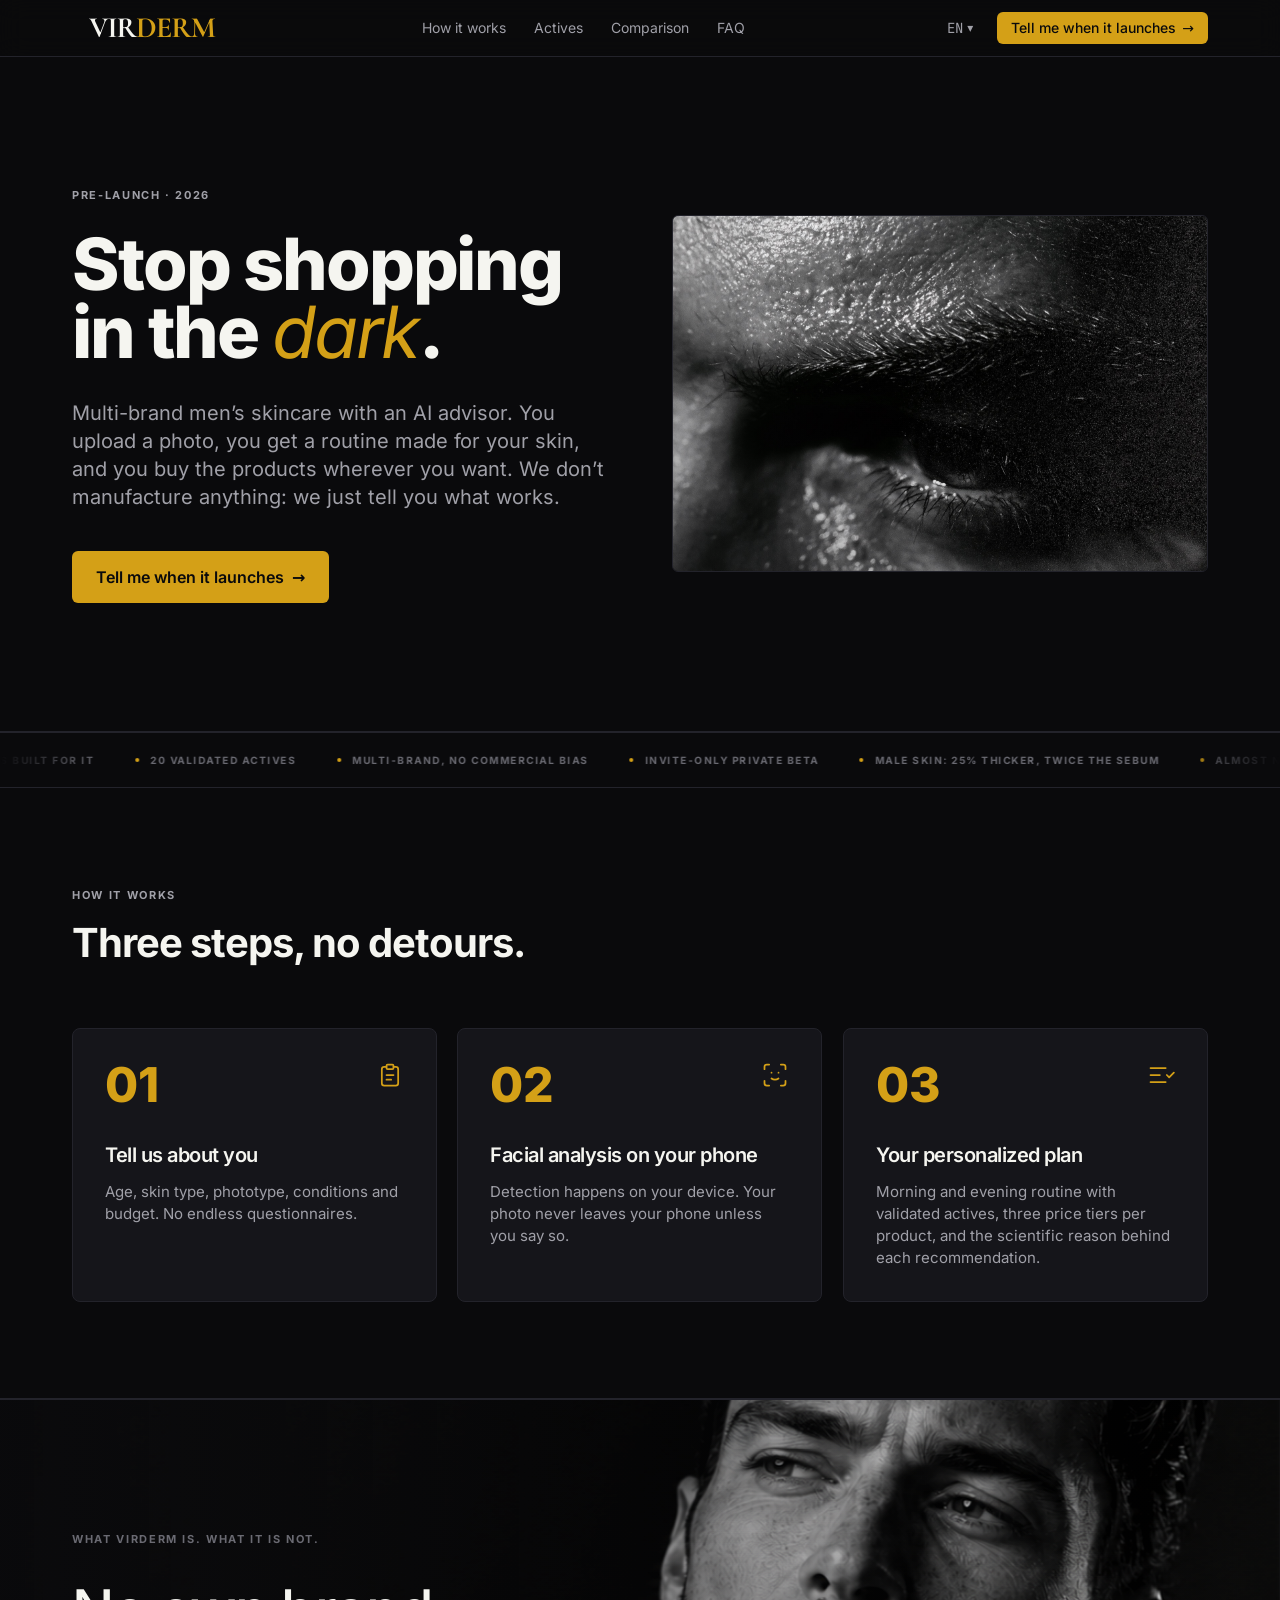
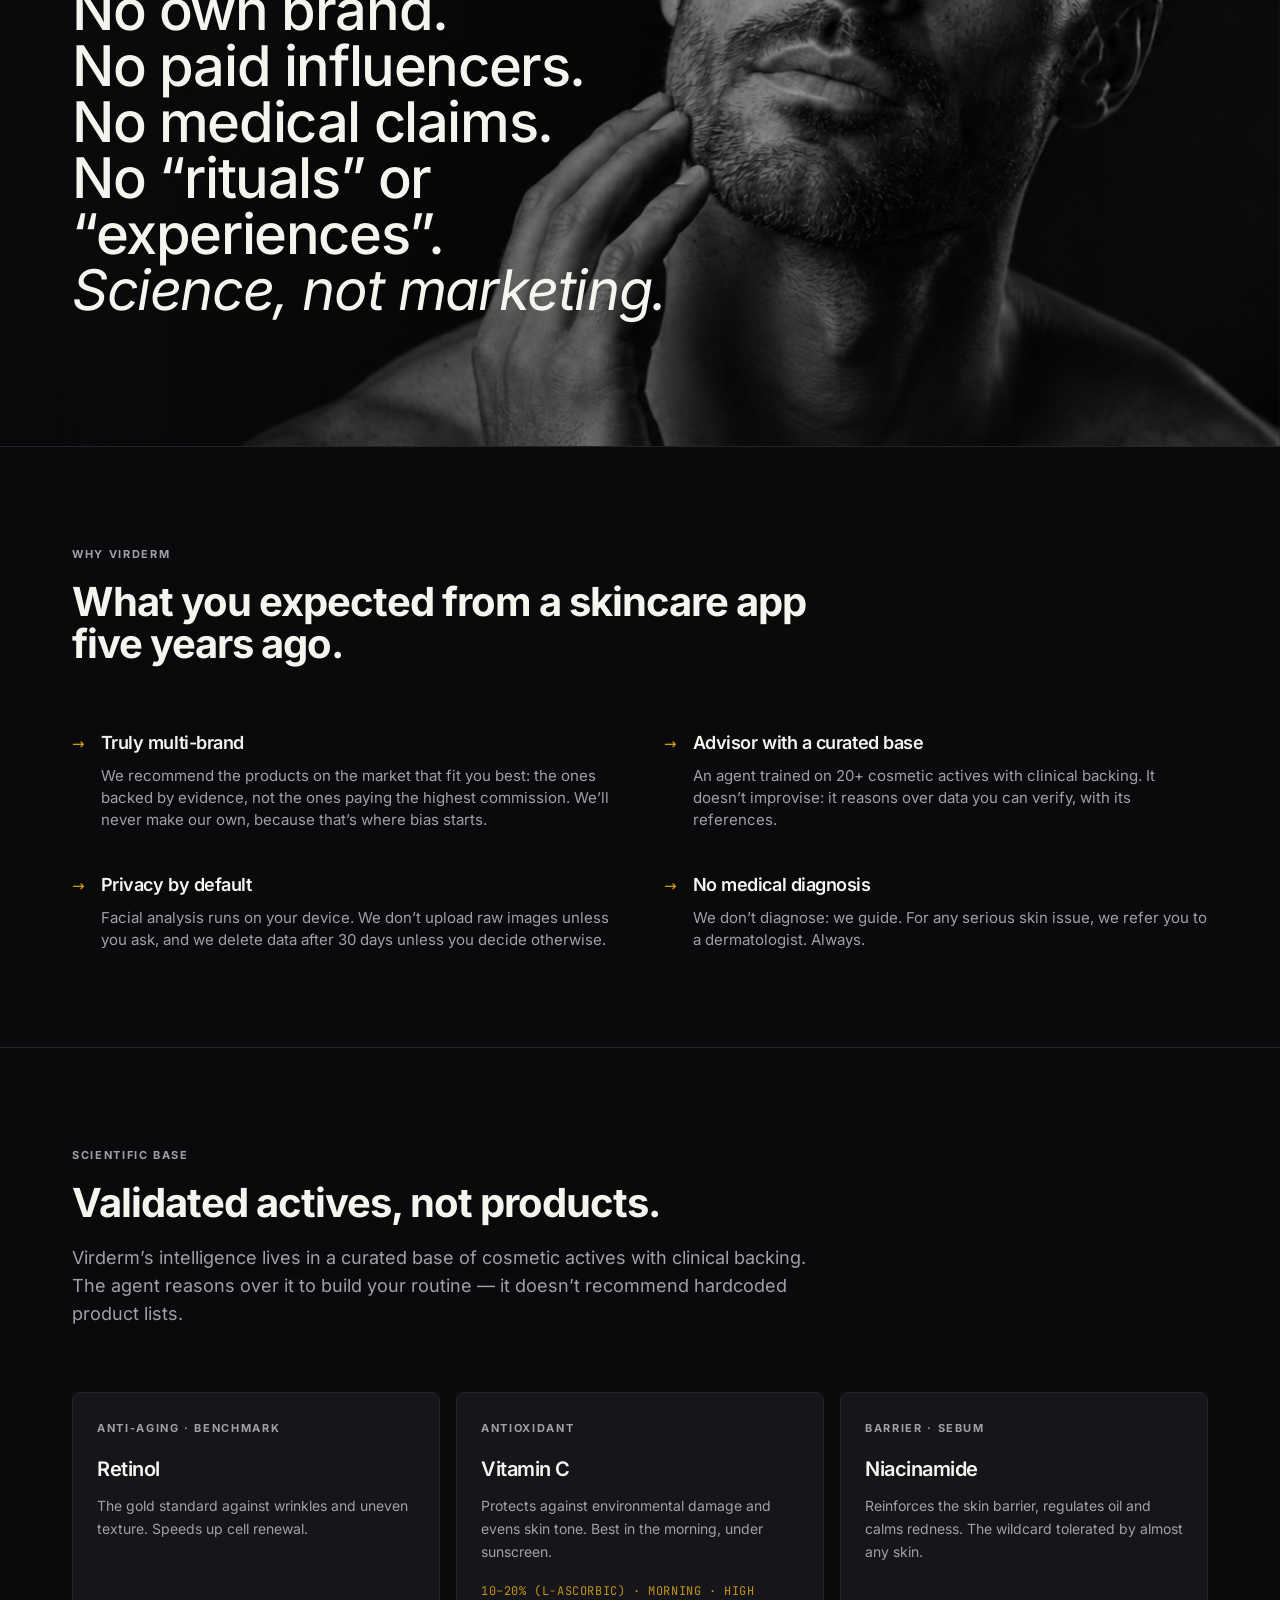
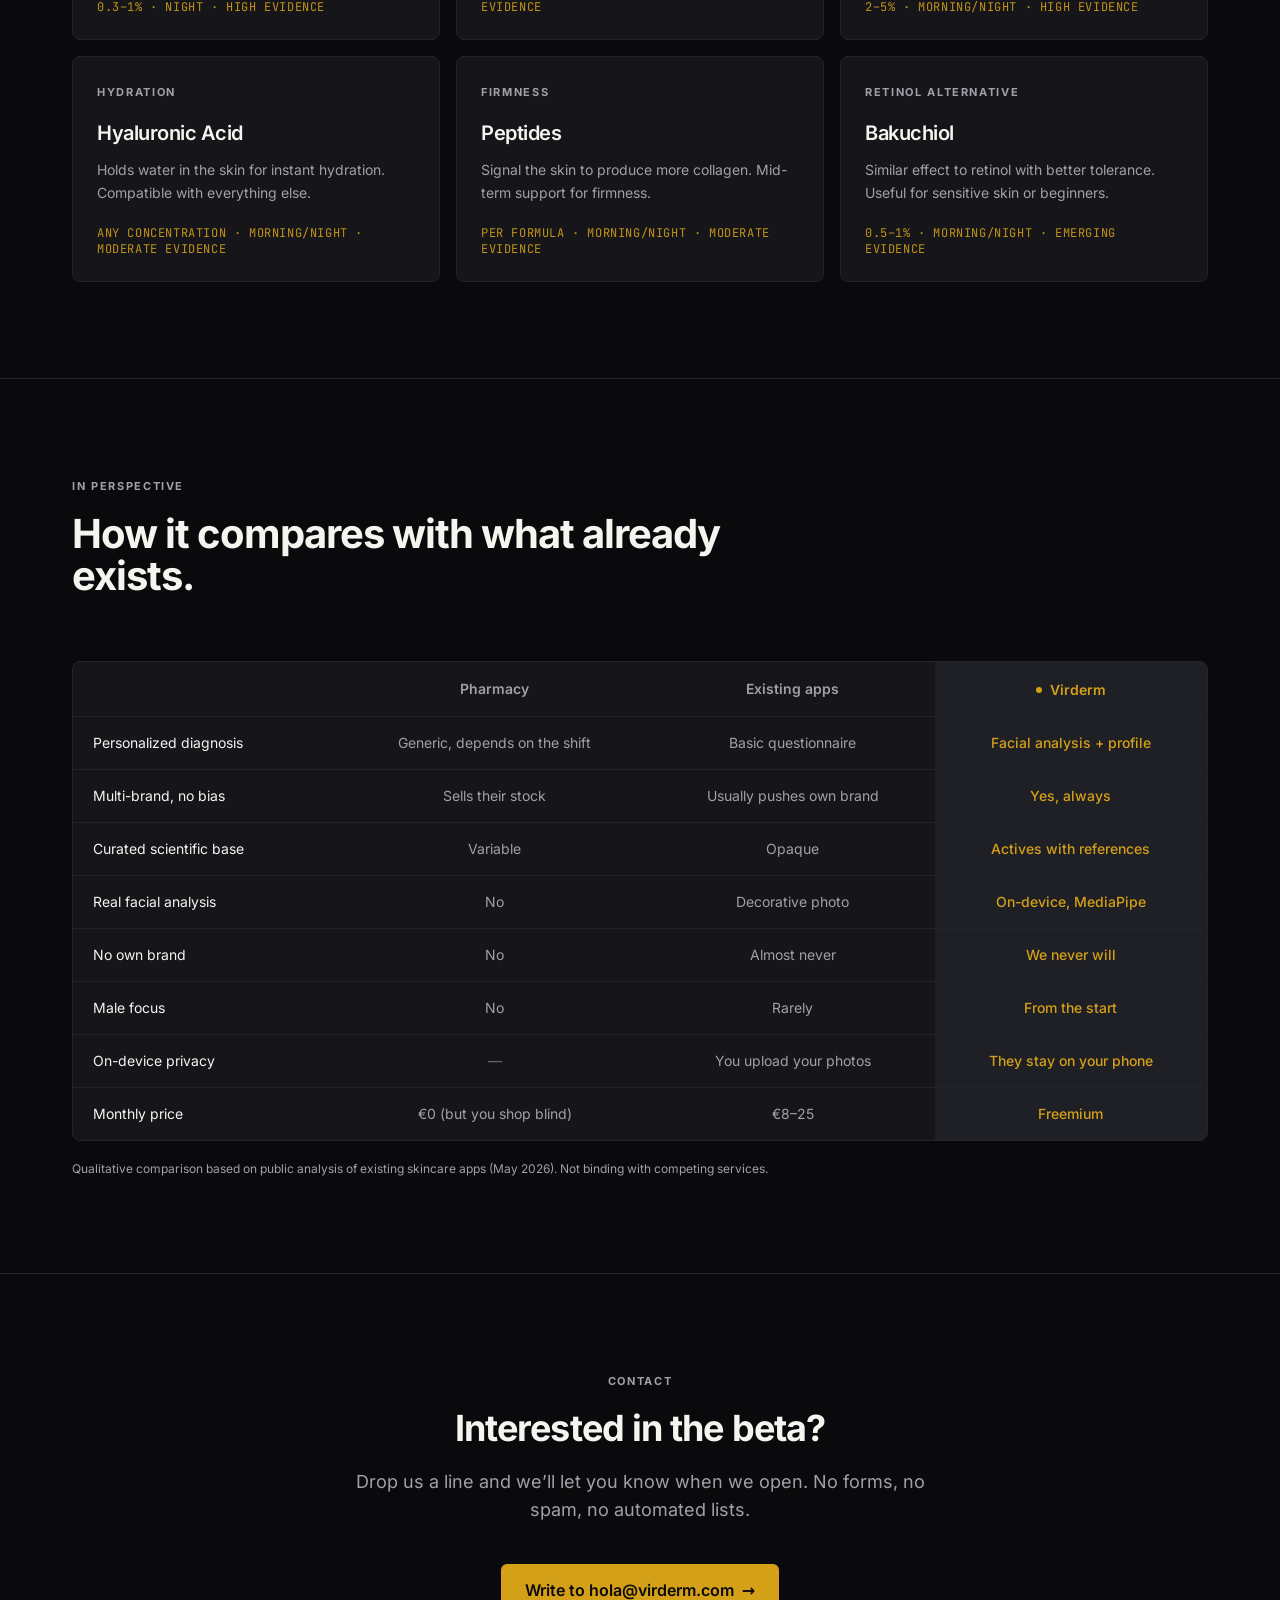
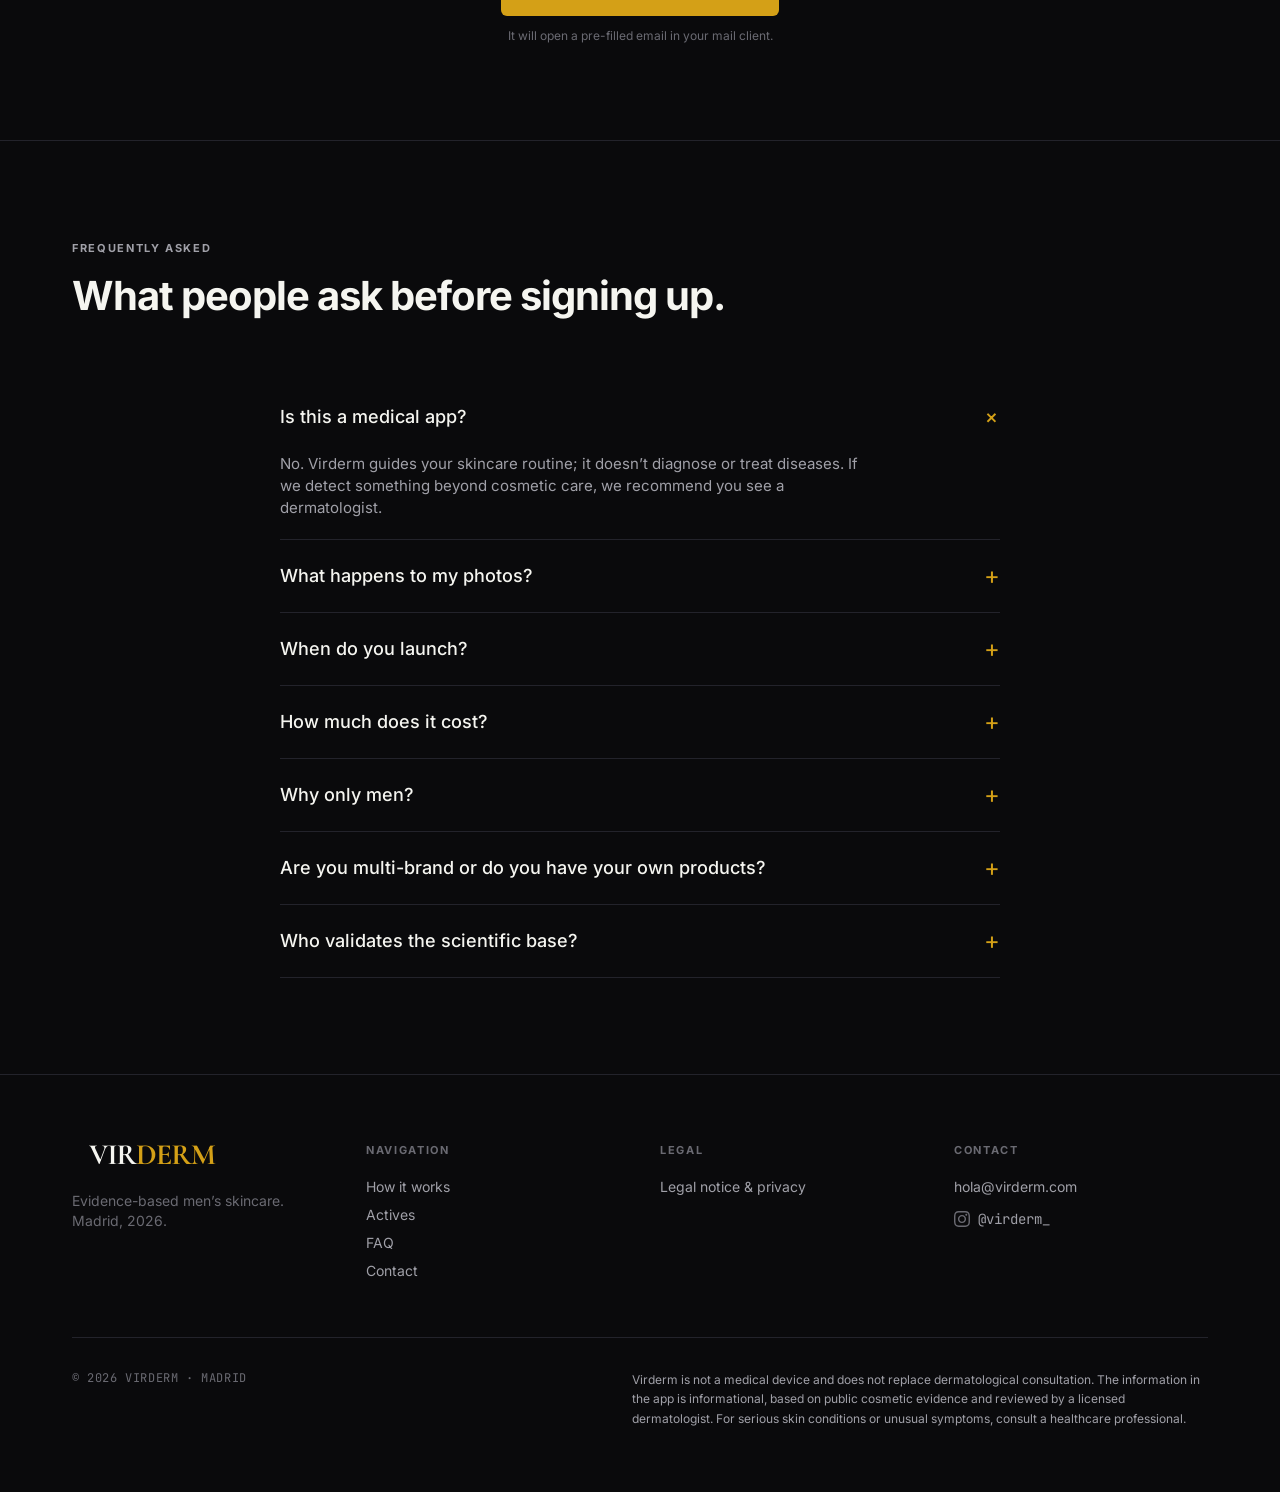
==== commit 67d566e0: "deploy: añade Cloudflare Web Analytics (beacon cookieless) + rebuild" ====
--- a/en/index.html
+++ b/en/index.html
@@ -1,9 +1,9 @@
-<!DOCTYPE html><html lang="en" class="dark"> <head><meta charset="UTF-8"><meta name="viewport" content="width=device-width, initial-scale=1"><meta name="theme-color" content="#0a0a0c"><meta name="color-scheme" content="dark"><meta name="robots" content="index, follow"><title>Virderm · Multi-brand men’s skincare with an AI advisor</title><meta name="description" content="Upload a photo, get a routine made for your skin, and buy the products wherever you want. We don’t make anything: we tell you what works."><link rel="canonical" href="https://virderm.com/en/"><link rel="alternate" hreflang="es-ES" href="https://virderm.com/"><link rel="alternate" hreflang="en" href="https://virderm.com/en/"><link rel="alternate" hreflang="fr-FR" href="https://virderm.com/fr/"><link rel="alternate" hreflang="it-IT" href="https://virderm.com/it/"><link rel="alternate" hreflang="x-default" href="https://virderm.com/"><meta property="og:site_name" content="Virderm"><meta property="og:title" content="Virderm · Multi-brand men’s skincare with an AI advisor"><meta property="og:description" content="Upload a photo, get a routine made for your skin, and buy the products wherever you want. We don’t make anything: we tell you what works."><meta property="og:type" content="website"><meta property="og:url" content="https://virderm.com/en/"><meta property="og:locale" content="en_US"><meta property="og:locale:alternate" content="es_ES"><meta property="og:locale:alternate" content="fr_FR"><meta property="og:locale:alternate" content="it_IT"><meta property="og:image" content="https://virderm.com/og-image.png"><meta property="og:image:width" content="1200"><meta property="og:image:height" content="630"><meta property="og:image:alt" content="Virderm — skincare masculino multimarca con agente IA"><meta name="twitter:card" content="summary_large_image"><meta name="twitter:title" content="Virderm · Multi-brand men’s skincare with an AI advisor"><meta name="twitter:description" content="Upload a photo, get a routine made for your skin, and buy the products wherever you want. We don’t make anything: we tell you what works."><meta name="twitter:image" content="https://virderm.com/og-image.png"><link rel="icon" type="image/png" href="/favicon.png"><link rel="apple-touch-icon" href="/favicon.png"><script type="application/ld+json">{"@context":"https://schema.org","@graph":[{"@type":"Organization","@id":"https://virderm.com/#organization","name":"Virderm","url":"https://virderm.com","logo":"https://virderm.com/virderm-wordmark-negative.svg","sameAs":["https://www.instagram.com/virderm_/"]},{"@type":"WebSite","@id":"https://virderm.com/#website","url":"https://virderm.com","name":"Virderm","description":"Upload a photo, get a routine made for your skin, and buy the products wherever you want. We don’t make anything: we tell you what works.","publisher":{"@id":"https://virderm.com/#organization"},"inLanguage":["es-ES","en","fr-FR","it-IT"]}]}</script><noscript><style>
+<!DOCTYPE html><html lang="en" class="dark"> <head><meta charset="UTF-8"><meta name="viewport" content="width=device-width, initial-scale=1"><meta name="theme-color" content="#0a0a0c"><meta name="color-scheme" content="dark"><meta name="robots" content="index, follow"><title>Virderm · Multi-brand men’s skincare with an AI advisor</title><meta name="description" content="Upload a photo, get a routine made for your skin, and buy the products wherever you want. We don’t make anything: we tell you what works."><link rel="canonical" href="https://virderm.com/en/"><link rel="alternate" hreflang="es-ES" href="https://virderm.com/"><link rel="alternate" hreflang="en" href="https://virderm.com/en/"><link rel="alternate" hreflang="fr-FR" href="https://virderm.com/fr/"><link rel="alternate" hreflang="it-IT" href="https://virderm.com/it/"><link rel="alternate" hreflang="x-default" href="https://virderm.com/"><meta property="og:site_name" content="Virderm"><meta property="og:title" content="Virderm · Multi-brand men’s skincare with an AI advisor"><meta property="og:description" content="Upload a photo, get a routine made for your skin, and buy the products wherever you want. We don’t make anything: we tell you what works."><meta property="og:type" content="website"><meta property="og:url" content="https://virderm.com/en/"><meta property="og:locale" content="en_US"><meta property="og:locale:alternate" content="es_ES"><meta property="og:locale:alternate" content="fr_FR"><meta property="og:locale:alternate" content="it_IT"><meta property="og:image" content="https://virderm.com/og-image.png"><meta property="og:image:width" content="1200"><meta property="og:image:height" content="630"><meta property="og:image:alt" content="Virderm — skincare masculino multimarca con agente IA"><meta name="twitter:card" content="summary_large_image"><meta name="twitter:title" content="Virderm · Multi-brand men’s skincare with an AI advisor"><meta name="twitter:description" content="Upload a photo, get a routine made for your skin, and buy the products wherever you want. We don’t make anything: we tell you what works."><meta name="twitter:image" content="https://virderm.com/og-image.png"><link rel="icon" type="image/png" href="/favicon.png"><link rel="apple-touch-icon" href="/favicon.png"><script type="application/ld+json">{"@context":"https://schema.org","@graph":[{"@type":"Organization","@id":"https://virderm.com/#organization","name":"Virderm","url":"https://virderm.com","logo":"https://virderm.com/virderm-wordmark-negative.svg","sameAs":["https://www.instagram.com/virderm_/"]},{"@type":"WebSite","@id":"https://virderm.com/#website","url":"https://virderm.com","name":"Virderm","description":"Upload a photo, get a routine made for your skin, and buy the products wherever you want. We don’t make anything: we tell you what works.","publisher":{"@id":"https://virderm.com/#organization"},"inLanguage":["es-ES","en","fr-FR","it-IT"]}]}</script><script defer src="https://static.cloudflareinsights.com/beacon.min.js" data-cf-beacon="{&#34;token&#34;:&#34;697811aa11b74a20bcf086429ea1d1f1&#34;}"></script><noscript><style>
         [data-reveal] {
           opacity: 1 !important;
           transform: none !important;
         }
-      </style></noscript><link rel="stylesheet" href="/_astro/index.BZyApwo1.css">
+      </style></noscript><link rel="stylesheet" href="/_astro/index.D05E_6_x.css">
 <style>details[data-astro-cid-ltpqzwiw]>summary[data-astro-cid-ltpqzwiw]::-webkit-details-marker{display:none}details[data-astro-cid-ltpqzwiw]>summary[data-astro-cid-ltpqzwiw]::marker{display:none}
 .manifesto-bg[data-astro-cid-5lwsku7t]{background-image:url(/manifiesto-bg.png);background-size:cover;background-position:center right;background-repeat:no-repeat;transform-origin:60% 50%;animation:manifesto-kenburns 42s ease-in-out infinite alternate}@keyframes manifesto-kenburns{0%{transform:scale(1.08) translate(0)}to{transform:scale(1.18) translate(-2%,-2%)}}@media(prefers-reduced-motion:reduce){.manifesto-bg[data-astro-cid-5lwsku7t]{animation:none;transform:scale(1.08)}}details[data-astro-cid-z6gx6xcw]>summary[data-astro-cid-z6gx6xcw]::-webkit-details-marker{display:none}details[data-astro-cid-z6gx6xcw]>summary[data-astro-cid-z6gx6xcw]{list-style:none}
 </style></head> <body>  <div id="scroll-progress" aria-hidden="true" class="fixed inset-x-0 top-0 z-50 h-[2px] bg-transparent pointer-events-none"> <div id="scroll-progress-bar" class="h-full bg-accent transition-[width] duration-75 ease-out" style="width: 0%;"></div> </div> <script type="module">const n=document.getElementById("scroll-progress-bar");if(n){const e=()=>{const t=document.documentElement,o=t.scrollTop,s=t.scrollHeight-t.clientHeight,c=s>0?o/s*100:0;n.style.width=`${c}%`};e(),window.addEventListener("scroll",e,{passive:!0}),window.addEventListener("resize",e,{passive:!0})}</script> <header class="fixed inset-x-0 top-0 z-40 backdrop-blur-md bg-bg-primary/70 border-b border-border-subtle"> <div class="container-page flex h-14 items-center justify-between"> <a href="/en/#top" class="flex items-center" aria-label="Virderm — home"> <svg xmlns="http://www.w3.org/2000/svg" viewBox="0 0 500 100" role="img" aria-label="Virderm" class="h-7 w-auto md:h-8" preserveAspectRatio="xMidYMid meet"> <text x="250" y="78" font-family="'Cormorant Garamond', 'GT Sectra', 'Bodoni 72', Didot, 'Bodoni MT', 'Times New Roman', serif" font-size="92" font-weight="700" letter-spacing="-3" text-anchor="middle" style="text-rendering: geometricPrecision;"> <tspan fill="#f5f5f0">VIR</tspan><tspan fill="#d4a017">DERM</tspan> </text> </svg> </a> <nav class="hidden md:flex items-center gap-7 text-sm text-text-secondary"> <a href="#como-funciona" class="hover:text-text-primary transition-colors"> How it works </a><a href="#activos" class="hover:text-text-primary transition-colors"> Actives </a><a href="#comparativa" class="hover:text-text-primary transition-colors"> Comparison </a><a href="#faq" class="hover:text-text-primary transition-colors"> FAQ </a> </nav> <div class="flex items-center gap-2 md:gap-3"> <details class="relative" data-astro-cid-ltpqzwiw> <summary class="flex min-h-[40px] cursor-pointer items-center gap-1 list-none rounded-md px-3 py-2 text-sm text-text-secondary transition-colors hover:text-text-primary" aria-label="Idioma" data-astro-cid-ltpqzwiw> <span class="font-mono" data-astro-cid-ltpqzwiw>EN</span> <span aria-hidden="true" class="text-xs" data-astro-cid-ltpqzwiw>▾</span> </summary> <div class="absolute right-0 z-50 mt-2 min-w-[150px] overflow-hidden rounded-md border border-border-subtle bg-bg-secondary py-1 shadow-lg" data-astro-cid-ltpqzwiw> <a href="/" hreflang="es" class="block px-3 py-1.5 text-sm transition-colors hover:bg-bg-tertiary text-text-secondary hover:text-text-primary" data-astro-cid-ltpqzwiw> Español </a><a href="/en/" hreflang="en" class="block px-3 py-1.5 text-sm transition-colors hover:bg-bg-tertiary text-accent font-medium" data-astro-cid-ltpqzwiw> English </a><a href="/fr/" hreflang="fr" class="block px-3 py-1.5 text-sm transition-colors hover:bg-bg-tertiary text-text-secondary hover:text-text-primary" data-astro-cid-ltpqzwiw> Français </a><a href="/it/" hreflang="it" class="block px-3 py-1.5 text-sm transition-colors hover:bg-bg-tertiary text-text-secondary hover:text-text-primary" data-astro-cid-ltpqzwiw> Italiano </a> </div> </details>  <a href="mailto:hola@virderm.com?subject=I%20want%20to%20know%20more%20about%20the%20Virderm%20beta&#38;body=Hi%2C%0A%0AI%E2%80%99m%20interested%20in%20trying%20Virderm%20when%20you%20launch.%20Could%20you%20let%20me%20know%3F%0A%0A(Optional%3A%20tell%20me%20briefly%20why%20you%E2%80%99re%20interested%20or%20what%20you%20want%20to%20solve)%0A%0AThanks!" class="inline-flex items-center gap-1.5 whitespace-nowrap rounded-md bg-accent px-3 py-1.5 text-sm font-medium text-text-inverse transition-all duration-150 hover:bg-accent-hover hover:scale-[1.02] md:px-3.5"> <span class="md:hidden">Notify me</span> <span class="hidden md:inline">Tell me when it launches</span> <span aria-hidden="true">→</span> </a> </div> </div> </header> <main class="min-h-screen bg-bg-primary text-text-primary"> <section id="top" class="relative isolate border-b border-border-subtle overflow-hidden pt-14"> <div class="container-page relative"> <div class="grid items-center gap-10 py-12 md:grid-cols-2 md:gap-12 md:py-24 lg:py-32 lg:gap-16"> <div class="order-1 md:order-2 relative"> <div class="relative overflow-hidden rounded-md border border-border-subtle"> <img src="/hero-face.jpg" alt="Editorial black-and-white close-up of male skin" width="1600" height="1066" loading="eager" decoding="async" class="block h-auto w-full"> <div aria-hidden="true" class="pointer-events-none absolute inset-0 bg-gradient-to-tr from-bg-primary/40 via-transparent to-transparent"></div> </div> </div> <div class="order-2 md:order-1 max-w-xl"> <p class="eyebrow reveal" style="animation-delay: 0ms;">Pre-launch · 2026</p> <h1 class="reveal mt-6 text-[2.5rem] leading-[1] font-extrabold tracking-[-0.03em] sm:text-5xl md:text-[3.75rem] md:leading-[0.95] lg:text-[4.5rem]" style="animation-delay: 120ms;">Stop shopping<br />in the <span class="italic text-accent font-medium">dark</span>.</h1> <p class="reveal mt-6 text-base leading-relaxed text-text-secondary md:mt-8 md:text-lg lg:text-xl" style="animation-delay: 260ms;"> Multi-brand men’s skincare with an AI advisor. You upload a photo, you get a routine made for your skin, and you buy the products wherever you want. We don’t manufacture anything: we just tell you what works. </p> <div class="reveal mt-8 md:mt-10" style="animation-delay: 400ms;"> <a href="mailto:hola@virderm.com?subject=I%20want%20to%20know%20more%20about%20the%20Virderm%20beta&#38;body=Hi%2C%0A%0AI%E2%80%99m%20interested%20in%20trying%20Virderm%20when%20you%20launch.%20Could%20you%20let%20me%20know%3F%0A%0A(Optional%3A%20tell%20me%20briefly%20why%20you%E2%80%99re%20interested%20or%20what%20you%20want%20to%20solve)%0A%0AThanks!" class="btn-primary group text-base px-6 py-3.5"> Tell me when it launches <span aria-hidden="true" class="transition-transform group-hover:translate-x-0.5">→</span> </a> </div> </div> </div> </div> </section> <section aria-label="Trust signals" class="border-y border-border-subtle bg-bg-primary"> <div class="marquee-mask overflow-hidden py-4"> <div id="trust-marquee" class="flex w-max items-center gap-10 whitespace-nowrap will-change-transform" aria-hidden="true">  <span data-key="0-0" class="micro flex shrink-0 items-center gap-3 text-text-tertiary"> <span class="h-1 w-1 rounded-full bg-accent"></span> Male skin: 25% thicker, twice the sebum </span><span data-key="0-1" class="micro flex shrink-0 items-center gap-3 text-text-tertiary"> <span class="h-1 w-1 rounded-full bg-accent"></span> Almost nothing on the market is built for it </span><span data-key="0-2" class="micro flex shrink-0 items-center gap-3 text-text-tertiary"> <span class="h-1 w-1 rounded-full bg-accent"></span> 20 validated actives </span><span data-key="0-3" class="micro flex shrink-0 items-center gap-3 text-text-tertiary"> <span class="h-1 w-1 rounded-full bg-accent"></span> Multi-brand, no commercial bias </span><span data-key="0-4" class="micro flex shrink-0 items-center gap-3 text-text-tertiary"> <span class="h-1 w-1 rounded-full bg-accent"></span> Invite-only private beta </span><span data-key="1-0" class="micro flex shrink-0 items-center gap-3 text-text-tertiary"> <span class="h-1 w-1 rounded-full bg-accent"></span> Male skin: 25% thicker, twice the sebum </span><span data-key="1-1" class="micro flex shrink-0 items-center gap-3 text-text-tertiary"> <span class="h-1 w-1 rounded-full bg-accent"></span> Almost nothing on the market is built for it </span><span data-key="1-2" class="micro flex shrink-0 items-center gap-3 text-text-tertiary"> <span class="h-1 w-1 rounded-full bg-accent"></span> 20 validated actives </span><span data-key="1-3" class="micro flex shrink-0 items-center gap-3 text-text-tertiary"> <span class="h-1 w-1 rounded-full bg-accent"></span> Multi-brand, no commercial bias </span><span data-key="1-4" class="micro flex shrink-0 items-center gap-3 text-text-tertiary"> <span class="h-1 w-1 rounded-full bg-accent"></span> Invite-only private beta </span><span data-key="2-0" class="micro flex shrink-0 items-center gap-3 text-text-tertiary"> <span class="h-1 w-1 rounded-full bg-accent"></span> Male skin: 25% thicker, twice the sebum </span><span data-key="2-1" class="micro flex shrink-0 items-center gap-3 text-text-tertiary"> <span class="h-1 w-1 rounded-full bg-accent"></span> Almost nothing on the market is built for it </span><span data-key="2-2" class="micro flex shrink-0 items-center gap-3 text-text-tertiary"> <span class="h-1 w-1 rounded-full bg-accent"></span> 20 validated actives </span><span data-key="2-3" class="micro flex shrink-0 items-center gap-3 text-text-tertiary"> <span class="h-1 w-1 rounded-full bg-accent"></span> Multi-brand, no commercial bias </span><span data-key="2-4" class="micro flex shrink-0 items-center gap-3 text-text-tertiary"> <span class="h-1 w-1 rounded-full bg-accent"></span> Invite-only private beta </span> </div> </div>  <ul class="sr-only"> <li>Male skin: 25% thicker, twice the sebum</li><li>Almost nothing on the market is built for it</li><li>20 validated actives</li><li>Multi-brand, no commercial bias</li><li>Invite-only private beta</li> </ul> </section> <script type="module">const s=document.getElementById("trust-marquee"),l=typeof matchMedia=="function"&&matchMedia("(prefers-reduced-motion: reduce)").matches;if(s&&!l){let e=0,n=0,i=typeof window<"u"?window.scrollY:0,t=0;const c=()=>{t=s.scrollWidth/3};c(),window.addEventListener("resize",c,{passive:!0}),typeof document<"u"&&document.fonts&&document.fonts.ready&&document.fonts.ready.then(c).catch(()=>{}),window.addEventListener("scroll",()=>{const o=window.scrollY,a=o-i;i=o,n+=a*.6},{passive:!0});const r=.5,d=()=>{const o=r+n*.05;e-=o,t>0&&(e<=-t&&(e+=t),e>0&&(e-=t)),s.style.transform=`translate3d(${e}px, 0, 0)`,n*=.92,requestAnimationFrame(d)};requestAnimationFrame(d)}</script> <section id="como-funciona" class="border-b border-border-subtle py-16 md:py-24"> <div class="container-page"> <header data-reveal class="max-w-3xl"> <p class="eyebrow">How it works</p> <h2 class="mt-4 text-3xl font-bold tracking-tight md:text-4xl lg:text-[2.5rem] lg:leading-[1.05]"> Three steps, no detours. </h2> </header> <div class="mt-14 grid gap-6 md:mt-16 md:grid-cols-3 md:gap-5"> <article data-reveal data-reveal-index="0" class="group flex flex-col rounded-lg border border-border-subtle bg-bg-secondary p-8 transition-[border-color,transform] duration-200 hover:-translate-y-0.5 hover:border-accent/40"> <div class="flex items-start justify-between gap-4"> <span class="font-sans text-5xl font-extrabold leading-none text-accent">01</span> <span class="text-accent" aria-hidden="true"> <svg viewBox="0 0 24 24" width="28" height="28" fill="none" stroke="currentColor" stroke-width="1.5" stroke-linecap="round" stroke-linejoin="round"> <path d="M9 5H7a2 2 0 0 0-2 2v12a2 2 0 0 0 2 2h10a2 2 0 0 0 2-2V7a2 2 0 0 0-2-2h-2"></path> <rect x="9" y="3" width="6" height="4" rx="1"></rect> <path d="M9 12h6"></path> <path d="M9 16h4"></path> </svg>   </span> </div> <h3 class="mt-8 text-xl font-semibold tracking-tight">Tell us about you</h3> <p class="mt-3 text-text-secondary">Age, skin type, phototype, conditions and budget. No endless questionnaires.</p> </article><article data-reveal data-reveal-index="1" class="group flex flex-col rounded-lg border border-border-subtle bg-bg-secondary p-8 transition-[border-color,transform] duration-200 hover:-translate-y-0.5 hover:border-accent/40"> <div class="flex items-start justify-between gap-4"> <span class="font-sans text-5xl font-extrabold leading-none text-accent">02</span> <span class="text-accent" aria-hidden="true">  <svg viewBox="0 0 24 24" width="28" height="28" fill="none" stroke="currentColor" stroke-width="1.5" stroke-linecap="round" stroke-linejoin="round"> <path d="M3 7V5a2 2 0 0 1 2-2h2"></path> <path d="M17 3h2a2 2 0 0 1 2 2v2"></path> <path d="M21 17v2a2 2 0 0 1-2 2h-2"></path> <path d="M7 21H5a2 2 0 0 1-2-2v-2"></path> <path d="M9 10h.01"></path> <path d="M15 10h.01"></path> <path d="M9 15c.85.63 1.885 1 3 1s2.15-.37 3-1"></path> </svg>  </span> </div> <h3 class="mt-8 text-xl font-semibold tracking-tight">Facial analysis on your phone</h3> <p class="mt-3 text-text-secondary">Detection happens on your device. Your photo never leaves your phone unless you say so.</p> </article><article data-reveal data-reveal-index="2" class="group flex flex-col rounded-lg border border-border-subtle bg-bg-secondary p-8 transition-[border-color,transform] duration-200 hover:-translate-y-0.5 hover:border-accent/40"> <div class="flex items-start justify-between gap-4"> <span class="font-sans text-5xl font-extrabold leading-none text-accent">03</span> <span class="text-accent" aria-hidden="true">   <svg viewBox="0 0 24 24" width="28" height="28" fill="none" stroke="currentColor" stroke-width="1.5" stroke-linecap="round" stroke-linejoin="round"> <path d="M11 12H3"></path> <path d="M16 6H3"></path> <path d="M16 18H3"></path> <path d="m17 12 2 2 4-4"></path> </svg> </span> </div> <h3 class="mt-8 text-xl font-semibold tracking-tight">Your personalized plan</h3> <p class="mt-3 text-text-secondary">Morning and evening routine with validated actives, three price tiers per product, and the scientific reason behind each recommendation.</p> </article> </div> </div> </section> <section aria-labelledby="manifiesto-title" class="relative isolate overflow-hidden border-y border-border-subtle bg-bg-tertiary" data-astro-cid-5lwsku7t>  <div id="manifesto-parallax" aria-hidden="true" class="absolute inset-x-0 -inset-y-[20%] -z-20 will-change-transform" data-astro-cid-5lwsku7t>  <div class="manifesto-bg absolute inset-0" data-astro-cid-5lwsku7t></div> </div>  <div aria-hidden="true" class="absolute inset-0 -z-10 bg-gradient-to-b from-bg-primary/85 via-bg-primary/55 to-bg-primary/35 md:bg-gradient-to-r md:from-bg-primary/95 md:via-bg-primary/40 md:to-transparent" data-astro-cid-5lwsku7t></div> <div class="container-page relative py-24 md:py-32" data-astro-cid-5lwsku7t> <div class="max-w-md md:max-w-xl lg:max-w-2xl" data-astro-cid-5lwsku7t> <p class="eyebrow text-text-tertiary" data-astro-cid-5lwsku7t>What Virderm is. What it is not.</p> <h2 id="manifiesto-title" class="mt-8 text-3xl font-medium leading-[1.15] tracking-tight md:text-5xl lg:text-[3.5rem]" data-astro-cid-5lwsku7t> <span class="reveal block" style="animation-delay: 0ms;" data-astro-cid-5lwsku7t> <span class="text-text-primary" data-astro-cid-5lwsku7t>No own brand.</span> </span><span class="reveal block" style="animation-delay: 140ms;" data-astro-cid-5lwsku7t> <span class="text-text-primary" data-astro-cid-5lwsku7t>No paid influencers.</span> </span><span class="reveal block" style="animation-delay: 280ms;" data-astro-cid-5lwsku7t> <span class="text-text-primary" data-astro-cid-5lwsku7t>No medical claims.</span> </span><span class="reveal block" style="animation-delay: 420ms;" data-astro-cid-5lwsku7t> <span class="text-text-primary" data-astro-cid-5lwsku7t>No “rituals” or “experiences”.</span> </span><span class="reveal block" style="animation-delay: 560ms;" data-astro-cid-5lwsku7t> <span class="italic font-normal text-text-primary" data-astro-cid-5lwsku7t>Science, not marketing.</span> </span> </h2> </div> </div> </section>  <script type="module">const n=document.getElementById("manifesto-parallax"),c=typeof matchMedia=="function"&&matchMedia("(prefers-reduced-motion: reduce)").matches;if(n&&!c){let e=!1;const o=()=>{e=!1;const r=n.getBoundingClientRect(),t=window.innerHeight||0;if(t===0)return;const i=(r.top+r.height/2-t/2)/t,a=-Math.max(-1.5,Math.min(1.5,i))*80;n.style.transform=`translate3d(0, ${a}px, 0)`},s=()=>{e||(e=!0,requestAnimationFrame(o))};window.addEventListener("scroll",s,{passive:!0}),window.addEventListener("resize",s,{passive:!0}),o()}</script> <section id="por-que" class="border-b border-border-subtle py-16 md:py-24"> <div class="container-page"> <header data-reveal class="max-w-3xl"> <p class="eyebrow">Why Virderm</p> <h2 class="mt-4 text-3xl font-bold tracking-tight md:text-4xl lg:text-[2.5rem] lg:leading-[1.05]"> What you expected from a skincare app five years ago. </h2> </header> <div class="mt-14 grid gap-x-12 gap-y-10 md:mt-16 md:grid-cols-2"> <div class="flex gap-4"> <span aria-hidden="true" class="mt-1 text-accent">
--- a/_astro/index.D05E_6_x.css
+++ b/_astro/index.D05E_6_x.css
@@ -0,0 +1 @@
+@font-face{font-family:Inter;font-style:normal;font-display:swap;font-weight:400;src:url(/_astro/inter-cyrillic-ext-400-normal.BQZuk6qB.woff2) format("woff2"),url(/_astro/inter-cyrillic-ext-400-normal.DQukG94-.woff) format("woff");unicode-range:U+0460-052F,U+1C80-1C8A,U+20B4,U+2DE0-2DFF,U+A640-A69F,U+FE2E-FE2F}@font-face{font-family:Inter;font-style:normal;font-display:swap;font-weight:400;src:url(/_astro/inter-cyrillic-400-normal.obahsSVq.woff2) format("woff2"),url(/_astro/inter-cyrillic-400-normal.HOLc17fK.woff) format("woff");unicode-range:U+0301,U+0400-045F,U+0490-0491,U+04B0-04B1,U+2116}@font-face{font-family:Inter;font-style:normal;font-display:swap;font-weight:400;src:url(/_astro/inter-greek-ext-400-normal.DGGRlc-M.woff2) format("woff2"),url(/_astro/inter-greek-ext-400-normal.KugGGMne.woff) format("woff");unicode-range:U+1F00-1FFF}@font-face{font-family:Inter;font-style:normal;font-display:swap;font-weight:400;src:url(/_astro/inter-greek-400-normal.B4URO6DV.woff2) format("woff2"),url(/_astro/inter-greek-400-normal.q2sYcFCs.woff) format("woff");unicode-range:U+0370-0377,U+037A-037F,U+0384-038A,U+038C,U+038E-03A1,U+03A3-03FF}@font-face{font-family:Inter;font-style:normal;font-display:swap;font-weight:400;src:url(/_astro/inter-vietnamese-400-normal.DMkecbls.woff2) format("woff2"),url(/_astro/inter-vietnamese-400-normal.Bbgyi5SW.woff) format("woff");unicode-range:U+0102-0103,U+0110-0111,U+0128-0129,U+0168-0169,U+01A0-01A1,U+01AF-01B0,U+0300-0301,U+0303-0304,U+0308-0309,U+0323,U+0329,U+1EA0-1EF9,U+20AB}@font-face{font-family:Inter;font-style:normal;font-display:swap;font-weight:400;src:url(/_astro/inter-latin-ext-400-normal.C1nco2VV.woff2) format("woff2"),url(/_astro/inter-latin-ext-400-normal.77YHD8bZ.woff) format("woff");unicode-range:U+0100-02BA,U+02BD-02C5,U+02C7-02CC,U+02CE-02D7,U+02DD-02FF,U+0304,U+0308,U+0329,U+1D00-1DBF,U+1E00-1E9F,U+1EF2-1EFF,U+2020,U+20A0-20AB,U+20AD-20C0,U+2113,U+2C60-2C7F,U+A720-A7FF}@font-face{font-family:Inter;font-style:normal;font-display:swap;font-weight:400;src:url(/_astro/inter-latin-400-normal.C38fXH4l.woff2) format("woff2"),url(/_astro/inter-latin-400-normal.CyCys3Eg.woff) format("woff");unicode-range:U+0000-00FF,U+0131,U+0152-0153,U+02BB-02BC,U+02C6,U+02DA,U+02DC,U+0304,U+0308,U+0329,U+2000-206F,U+20AC,U+2122,U+2191,U+2193,U+2212,U+2215,U+FEFF,U+FFFD}@font-face{font-family:Inter;font-style:normal;font-display:swap;font-weight:500;src:url(/_astro/inter-cyrillic-ext-500-normal.B0yAr1jD.woff2) format("woff2"),url(/_astro/inter-cyrillic-ext-500-normal.BmqWE9Dz.woff) format("woff");unicode-range:U+0460-052F,U+1C80-1C8A,U+20B4,U+2DE0-2DFF,U+A640-A69F,U+FE2E-FE2F}@font-face{font-family:Inter;font-style:normal;font-display:swap;font-weight:500;src:url(/_astro/inter-cyrillic-500-normal.BasfLYem.woff2) format("woff2"),url(/_astro/inter-cyrillic-500-normal.CxZf_p3X.woff) format("woff");unicode-range:U+0301,U+0400-045F,U+0490-0491,U+04B0-04B1,U+2116}@font-face{font-family:Inter;font-style:normal;font-display:swap;font-weight:500;src:url(/_astro/inter-greek-ext-500-normal.C4iEst2y.woff2) format("woff2"),url(/_astro/inter-greek-ext-500-normal.2j5mBUwD.woff) format("woff");unicode-range:U+1F00-1FFF}@font-face{font-family:Inter;font-style:normal;font-display:swap;font-weight:500;src:url(/_astro/inter-greek-500-normal.BIZE56-Y.woff2) format("woff2"),url(/_astro/inter-greek-500-normal.Xzm54t5V.woff) format("woff");unicode-range:U+0370-0377,U+037A-037F,U+0384-038A,U+038C,U+038E-03A1,U+03A3-03FF}@font-face{font-family:Inter;font-style:normal;font-display:swap;font-weight:500;src:url(/_astro/inter-vietnamese-500-normal.DOriooB6.woff2) format("woff2"),url(/_astro/inter-vietnamese-500-normal.mJboJaSs.woff) format("woff");unicode-range:U+0102-0103,U+0110-0111,U+0128-0129,U+0168-0169,U+01A0-01A1,U+01AF-01B0,U+0300-0301,U+0303-0304,U+0308-0309,U+0323,U+0329,U+1EA0-1EF9,U+20AB}@font-face{font-family:Inter;font-style:normal;font-display:swap;font-weight:500;src:url(/_astro/inter-latin-ext-500-normal.CV4jyFjo.woff2) format("woff2"),url(/_astro/inter-latin-ext-500-normal.BxGbmqWO.woff) format("woff");unicode-range:U+0100-02BA,U+02BD-02C5,U+02C7-02CC,U+02CE-02D7,U+02DD-02FF,U+0304,U+0308,U+0329,U+1D00-1DBF,U+1E00-1E9F,U+1EF2-1EFF,U+2020,U+20A0-20AB,U+20AD-20C0,U+2113,U+2C60-2C7F,U+A720-A7FF}@font-face{font-family:Inter;font-style:normal;font-display:swap;font-weight:500;src:url(/_astro/inter-latin-500-normal.Cerq10X2.woff2) format("woff2"),url(/_astro/inter-latin-500-normal.BL9OpVg8.woff) format("woff");unicode-range:U+0000-00FF,U+0131,U+0152-0153,U+02BB-02BC,U+02C6,U+02DA,U+02DC,U+0304,U+0308,U+0329,U+2000-206F,U+20AC,U+2122,U+2191,U+2193,U+2212,U+2215,U+FEFF,U+FFFD}@font-face{font-family:Inter;font-style:normal;font-display:swap;font-weight:600;src:url(/_astro/inter-cyrillic-ext-600-normal.Dfes3d0z.woff2) format("woff2"),url(/_astro/inter-cyrillic-ext-600-normal.Bcila6Z-.woff) format("woff");unicode-range:U+0460-052F,U+1C80-1C8A,U+20B4,U+2DE0-2DFF,U+A640-A69F,U+FE2E-FE2F}@font-face{font-family:Inter;font-style:normal;font-display:swap;font-weight:600;src:url(/_astro/inter-cyrillic-600-normal.CWCymEST.woff2) format("woff2"),url(/_astro/inter-cyrillic-600-normal.4D_pXhcN.woff) format("woff");unicode-range:U+0301,U+0400-045F,U+0490-0491,U+04B0-04B1,U+2116}@font-face{font-family:Inter;font-style:normal;font-display:swap;font-weight:600;src:url(/_astro/inter-greek-ext-600-normal.DRtmH8MT.woff2) format("woff2"),url(/_astro/inter-greek-ext-600-normal.B8X0CLgF.woff) format("woff");unicode-range:U+1F00-1FFF}@font-face{font-family:Inter;font-style:normal;font-display:swap;font-weight:600;src:url(/_astro/inter-greek-600-normal.plRanbMR.woff2) format("woff2"),url(/_astro/inter-greek-600-normal.BZpKdvQh.woff) format("woff");unicode-range:U+0370-0377,U+037A-037F,U+0384-038A,U+038C,U+038E-03A1,U+03A3-03FF}@font-face{font-family:Inter;font-style:normal;font-display:swap;font-weight:600;src:url(/_astro/inter-vietnamese-600-normal.Cc8MFFhd.woff2) format("woff2"),url(/_astro/inter-vietnamese-600-normal.BuLX-rYi.woff) format("woff");unicode-range:U+0102-0103,U+0110-0111,U+0128-0129,U+0168-0169,U+01A0-01A1,U+01AF-01B0,U+0300-0301,U+0303-0304,U+0308-0309,U+0323,U+0329,U+1EA0-1EF9,U+20AB}@font-face{font-family:Inter;font-style:normal;font-display:swap;font-weight:600;src:url(/_astro/inter-latin-ext-600-normal.D2bJ5OIk.woff2) format("woff2"),url(/_astro/inter-latin-ext-600-normal.CIVaiw4L.woff) format("woff");unicode-range:U+0100-02BA,U+02BD-02C5,U+02C7-02CC,U+02CE-02D7,U+02DD-02FF,U+0304,U+0308,U+0329,U+1D00-1DBF,U+1E00-1E9F,U+1EF2-1EFF,U+2020,U+20A0-20AB,U+20AD-20C0,U+2113,U+2C60-2C7F,U+A720-A7FF}@font-face{font-family:Inter;font-style:normal;font-display:swap;font-weight:600;src:url(/_astro/inter-latin-600-normal.LgqL8muc.woff2) format("woff2"),url(/_astro/inter-latin-600-normal.CiBQ2DWP.woff) format("woff");unicode-range:U+0000-00FF,U+0131,U+0152-0153,U+02BB-02BC,U+02C6,U+02DA,U+02DC,U+0304,U+0308,U+0329,U+2000-206F,U+20AC,U+2122,U+2191,U+2193,U+2212,U+2215,U+FEFF,U+FFFD}@font-face{font-family:Inter;font-style:normal;font-display:swap;font-weight:700;src:url(/_astro/inter-cyrillic-ext-700-normal.BjwYoWNd.woff2) format("woff2"),url(/_astro/inter-cyrillic-ext-700-normal.LO58E6JB.woff) format("woff");unicode-range:U+0460-052F,U+1C80-1C8A,U+20B4,U+2DE0-2DFF,U+A640-A69F,U+FE2E-FE2F}@font-face{font-family:Inter;font-style:normal;font-display:swap;font-weight:700;src:url(/_astro/inter-cyrillic-700-normal.CjBOestx.woff2) format("woff2"),url(/_astro/inter-cyrillic-700-normal.DrXBdSj3.woff) format("woff");unicode-range:U+0301,U+0400-045F,U+0490-0491,U+04B0-04B1,U+2116}@font-face{font-family:Inter;font-style:normal;font-display:swap;font-weight:700;src:url(/_astro/inter-greek-ext-700-normal.qfdV9bQt.woff2) format("woff2"),url(/_astro/inter-greek-ext-700-normal.BoQ6DsYi.woff) format("woff");unicode-range:U+1F00-1FFF}@font-face{font-family:Inter;font-style:normal;font-display:swap;font-weight:700;src:url(/_astro/inter-greek-700-normal.C3JjAnD8.woff2) format("woff2"),url(/_astro/inter-greek-700-normal.BUv2fZ6O.woff) format("woff");unicode-range:U+0370-0377,U+037A-037F,U+0384-038A,U+038C,U+038E-03A1,U+03A3-03FF}@font-face{font-family:Inter;font-style:normal;font-display:swap;font-weight:700;src:url(/_astro/inter-vietnamese-700-normal.DlLaEgI2.woff2) format("woff2"),url(/_astro/inter-vietnamese-700-normal.BZaoP0fm.woff) format("woff");unicode-range:U+0102-0103,U+0110-0111,U+0128-0129,U+0168-0169,U+01A0-01A1,U+01AF-01B0,U+0300-0301,U+0303-0304,U+0308-0309,U+0323,U+0329,U+1EA0-1EF9,U+20AB}@font-face{font-family:Inter;font-style:normal;font-display:swap;font-weight:700;src:url(/_astro/inter-latin-ext-700-normal.Ca8adRJv.woff2) format("woff2"),url(/_astro/inter-latin-ext-700-normal.TidjK2hL.woff) format("woff");unicode-range:U+0100-02BA,U+02BD-02C5,U+02C7-02CC,U+02CE-02D7,U+02DD-02FF,U+0304,U+0308,U+0329,U+1D00-1DBF,U+1E00-1E9F,U+1EF2-1EFF,U+2020,U+20A0-20AB,U+20AD-20C0,U+2113,U+2C60-2C7F,U+A720-A7FF}@font-face{font-family:Inter;font-style:normal;font-display:swap;font-weight:700;src:url(/_astro/inter-latin-700-normal.Yt3aPRUw.woff2) format("woff2"),url(/_astro/inter-latin-700-normal.BLAVimhd.woff) format("woff");unicode-range:U+0000-00FF,U+0131,U+0152-0153,U+02BB-02BC,U+02C6,U+02DA,U+02DC,U+0304,U+0308,U+0329,U+2000-206F,U+20AC,U+2122,U+2191,U+2193,U+2212,U+2215,U+FEFF,U+FFFD}@font-face{font-family:Inter;font-style:normal;font-display:swap;font-weight:800;src:url(/_astro/inter-cyrillic-ext-800-normal.BZOjs1Xv.woff2) format("woff2"),url(/_astro/inter-cyrillic-ext-800-normal.Ca-gJeZY.woff) format("woff");unicode-range:U+0460-052F,U+1C80-1C8A,U+20B4,U+2DE0-2DFF,U+A640-A69F,U+FE2E-FE2F}@font-face{font-family:Inter;font-style:normal;font-display:swap;font-weight:800;src:url(/_astro/inter-cyrillic-800-normal.C7MGvYyJ.woff2) format("woff2"),url(/_astro/inter-cyrillic-800-normal.CCHyn08d.woff) format("woff");unicode-range:U+0301,U+0400-045F,U+0490-0491,U+04B0-04B1,U+2116}@font-face{font-family:Inter;font-style:normal;font-display:swap;font-weight:800;src:url(/_astro/inter-greek-ext-800-normal.B--PVpEC.woff2) format("woff2"),url(/_astro/inter-greek-ext-800-normal.DUe57HfS.woff) format("woff");unicode-range:U+1F00-1FFF}@font-face{font-family:Inter;font-style:normal;font-display:swap;font-weight:800;src:url(/_astro/inter-greek-800-normal.CLIouy3y.woff2) format("woff2"),url(/_astro/inter-greek-800-normal.BU00tryP.woff) format("woff");unicode-range:U+0370-0377,U+037A-037F,U+0384-038A,U+038C,U+038E-03A1,U+03A3-03FF}@font-face{font-family:Inter;font-style:normal;font-display:swap;font-weight:800;src:url(/_astro/inter-vietnamese-800-normal.Cm7tD1pz.woff2) format("woff2"),url(/_astro/inter-vietnamese-800-normal.DDlpr_Ee.woff) format("woff");unicode-range:U+0102-0103,U+0110-0111,U+0128-0129,U+0168-0169,U+01A0-01A1,U+01AF-01B0,U+0300-0301,U+0303-0304,U+0308-0309,U+0323,U+0329,U+1EA0-1EF9,U+20AB}@font-face{font-family:Inter;font-style:normal;font-display:swap;font-weight:800;src:url(/_astro/inter-latin-ext-800-normal.DZJjya6U.woff2) format("woff2"),url(/_astro/inter-latin-ext-800-normal.BOMpwxm3.woff) format("woff");unicode-range:U+0100-02BA,U+02BD-02C5,U+02C7-02CC,U+02CE-02D7,U+02DD-02FF,U+0304,U+0308,U+0329,U+1D00-1DBF,U+1E00-1E9F,U+1EF2-1EFF,U+2020,U+20A0-20AB,U+20AD-20C0,U+2113,U+2C60-2C7F,U+A720-A7FF}@font-face{font-family:Inter;font-style:normal;font-display:swap;font-weight:800;src:url(/_astro/inter-latin-800-normal.BYj_oED-.woff2) format("woff2"),url(/_astro/inter-latin-800-normal.D1mf63XC.woff) format("woff");unicode-range:U+0000-00FF,U+0131,U+0152-0153,U+02BB-02BC,U+02C6,U+02DA,U+02DC,U+0304,U+0308,U+0329,U+2000-206F,U+20AC,U+2122,U+2191,U+2193,U+2212,U+2215,U+FEFF,U+FFFD}@font-face{font-family:Inter;font-style:italic;font-display:swap;font-weight:400;src:url(/_astro/inter-cyrillic-ext-400-italic.CsfrDhJx.woff2) format("woff2"),url(/_astro/inter-cyrillic-ext-400-italic.xTUDxVF8.woff) format("woff");unicode-range:U+0460-052F,U+1C80-1C8A,U+20B4,U+2DE0-2DFF,U+A640-A69F,U+FE2E-FE2F}@font-face{font-family:Inter;font-style:italic;font-display:swap;font-weight:400;src:url(/_astro/inter-cyrillic-400-italic.CIUtULAL.woff2) format("woff2"),url(/_astro/inter-cyrillic-400-italic.DsJ3McxZ.woff) format("woff");unicode-range:U+0301,U+0400-045F,U+0490-0491,U+04B0-04B1,U+2116}@font-face{font-family:Inter;font-style:italic;font-display:swap;font-weight:400;src:url(/_astro/inter-greek-ext-400-italic.DgljI1UR.woff2) format("woff2"),url(/_astro/inter-greek-ext-400-italic.ByZcx49q.woff) format("woff");unicode-range:U+1F00-1FFF}@font-face{font-family:Inter;font-style:italic;font-display:swap;font-weight:400;src:url(/_astro/inter-greek-400-italic.SVIaMW7s.woff2) format("woff2"),url(/_astro/inter-greek-400-italic.C1OpWafJ.woff) format("woff");unicode-range:U+0370-0377,U+037A-037F,U+0384-038A,U+038C,U+038E-03A1,U+03A3-03FF}@font-face{font-family:Inter;font-style:italic;font-display:swap;font-weight:400;src:url(/_astro/inter-vietnamese-400-italic.Ceaj4WUo.woff2) format("woff2"),url(/_astro/inter-vietnamese-400-italic.E-DnQMHp.woff) format("woff");unicode-range:U+0102-0103,U+0110-0111,U+0128-0129,U+0168-0169,U+01A0-01A1,U+01AF-01B0,U+0300-0301,U+0303-0304,U+0308-0309,U+0323,U+0329,U+1EA0-1EF9,U+20AB}@font-face{font-family:Inter;font-style:italic;font-display:swap;font-weight:400;src:url(/_astro/inter-latin-ext-400-italic.CGFCRmTM.woff2) format("woff2"),url(/_astro/inter-latin-ext-400-italic.DpQ6ZOoA.woff) format("woff");unicode-range:U+0100-02BA,U+02BD-02C5,U+02C7-02CC,U+02CE-02D7,U+02DD-02FF,U+0304,U+0308,U+0329,U+1D00-1DBF,U+1E00-1E9F,U+1EF2-1EFF,U+2020,U+20A0-20AB,U+20AD-20C0,U+2113,U+2C60-2C7F,U+A720-A7FF}@font-face{font-family:Inter;font-style:italic;font-display:swap;font-weight:400;src:url(/_astro/inter-latin-400-italic.D1l0FflY.woff2) format("woff2"),url(/_astro/inter-latin-400-italic.BmFrN47l.woff) format("woff");unicode-range:U+0000-00FF,U+0131,U+0152-0153,U+02BB-02BC,U+02C6,U+02DA,U+02DC,U+0304,U+0308,U+0329,U+2000-206F,U+20AC,U+2122,U+2191,U+2193,U+2212,U+2215,U+FEFF,U+FFFD}@font-face{font-family:Cormorant Garamond;font-style:normal;font-display:swap;font-weight:600;src:url(/_astro/cormorant-garamond-cyrillic-ext-600-normal.BMhMHfrj.woff2) format("woff2"),url(/_astro/cormorant-garamond-cyrillic-ext-600-normal.CsIYWmWK.woff) format("woff");unicode-range:U+0460-052F,U+1C80-1C8A,U+20B4,U+2DE0-2DFF,U+A640-A69F,U+FE2E-FE2F}@font-face{font-family:Cormorant Garamond;font-style:normal;font-display:swap;font-weight:600;src:url(/_astro/cormorant-garamond-cyrillic-600-normal.C2atO-64.woff2) format("woff2"),url(/_astro/cormorant-garamond-cyrillic-600-normal.FNmA3REe.woff) format("woff");unicode-range:U+0301,U+0400-045F,U+0490-0491,U+04B0-04B1,U+2116}@font-face{font-family:Cormorant Garamond;font-style:normal;font-display:swap;font-weight:600;src:url(/_astro/cormorant-garamond-vietnamese-600-normal.BoXdMtcr.woff2) format("woff2"),url(/_astro/cormorant-garamond-vietnamese-600-normal.C4HEjEaf.woff) format("woff");unicode-range:U+0102-0103,U+0110-0111,U+0128-0129,U+0168-0169,U+01A0-01A1,U+01AF-01B0,U+0300-0301,U+0303-0304,U+0308-0309,U+0323,U+0329,U+1EA0-1EF9,U+20AB}@font-face{font-family:Cormorant Garamond;font-style:normal;font-display:swap;font-weight:600;src:url(/_astro/cormorant-garamond-latin-ext-600-normal.DaBc-lu7.woff2) format("woff2"),url(/_astro/cormorant-garamond-latin-ext-600-normal.Dk3-quAP.woff) format("woff");unicode-range:U+0100-02BA,U+02BD-02C5,U+02C7-02CC,U+02CE-02D7,U+02DD-02FF,U+0304,U+0308,U+0329,U+1D00-1DBF,U+1E00-1E9F,U+1EF2-1EFF,U+2020,U+20A0-20AB,U+20AD-20C0,U+2113,U+2C60-2C7F,U+A720-A7FF}@font-face{font-family:Cormorant Garamond;font-style:normal;font-display:swap;font-weight:600;src:url(/_astro/cormorant-garamond-latin-600-normal.Co1r35X9.woff2) format("woff2"),url(/_astro/cormorant-garamond-latin-600-normal.2CBVLo0M.woff) format("woff");unicode-range:U+0000-00FF,U+0131,U+0152-0153,U+02BB-02BC,U+02C6,U+02DA,U+02DC,U+0304,U+0308,U+0329,U+2000-206F,U+20AC,U+2122,U+2191,U+2193,U+2212,U+2215,U+FEFF,U+FFFD}@font-face{font-family:Cormorant Garamond;font-style:normal;font-display:swap;font-weight:700;src:url(/_astro/cormorant-garamond-cyrillic-ext-700-normal.Do0rx6yy.woff2) format("woff2"),url(/_astro/cormorant-garamond-cyrillic-ext-700-normal.BaW-xaxb.woff) format("woff");unicode-range:U+0460-052F,U+1C80-1C8A,U+20B4,U+2DE0-2DFF,U+A640-A69F,U+FE2E-FE2F}@font-face{font-family:Cormorant Garamond;font-style:normal;font-display:swap;font-weight:700;src:url(/_astro/cormorant-garamond-cyrillic-700-normal.SLG_-a_c.woff2) format("woff2"),url(/_astro/cormorant-garamond-cyrillic-700-normal.D3uyJ5DH.woff) format("woff");unicode-range:U+0301,U+0400-045F,U+0490-0491,U+04B0-04B1,U+2116}@font-face{font-family:Cormorant Garamond;font-style:normal;font-display:swap;font-weight:700;src:url(/_astro/cormorant-garamond-vietnamese-700-normal.-OtHbi1I.woff2) format("woff2"),url(/_astro/cormorant-garamond-vietnamese-700-normal.GOTdnRS1.woff) format("woff");unicode-range:U+0102-0103,U+0110-0111,U+0128-0129,U+0168-0169,U+01A0-01A1,U+01AF-01B0,U+0300-0301,U+0303-0304,U+0308-0309,U+0323,U+0329,U+1EA0-1EF9,U+20AB}@font-face{font-family:Cormorant Garamond;font-style:normal;font-display:swap;font-weight:700;src:url(/_astro/cormorant-garamond-latin-ext-700-normal.CNjt5vTB.woff2) format("woff2"),url(/_astro/cormorant-garamond-latin-ext-700-normal.qRbaVVD7.woff) format("woff");unicode-range:U+0100-02BA,U+02BD-02C5,U+02C7-02CC,U+02CE-02D7,U+02DD-02FF,U+0304,U+0308,U+0329,U+1D00-1DBF,U+1E00-1E9F,U+1EF2-1EFF,U+2020,U+20A0-20AB,U+20AD-20C0,U+2113,U+2C60-2C7F,U+A720-A7FF}@font-face{font-family:Cormorant Garamond;font-style:normal;font-display:swap;font-weight:700;src:url(/_astro/cormorant-garamond-latin-700-normal.DajfzrDU.woff2) format("woff2"),url(/_astro/cormorant-garamond-latin-700-normal.O25Qpphb.woff) format("woff");unicode-range:U+0000-00FF,U+0131,U+0152-0153,U+02BB-02BC,U+02C6,U+02DA,U+02DC,U+0304,U+0308,U+0329,U+2000-206F,U+20AC,U+2122,U+2191,U+2193,U+2212,U+2215,U+FEFF,U+FFFD}@font-face{font-family:JetBrains Mono;font-style:normal;font-display:swap;font-weight:400;src:url([data-uri]) format("woff2"),url([data-uri]) format("woff");unicode-range:U+0460-052F,U+1C80-1C8A,U+20B4,U+2DE0-2DFF,U+A640-A69F,U+FE2E-FE2F}@font-face{font-family:JetBrains Mono;font-style:normal;font-display:swap;font-weight:400;src:url(/_astro/jetbrains-mono-cyrillic-400-normal.BEIGL1Tu.woff2) format("woff2"),url(/_astro/jetbrains-mono-cyrillic-400-normal.ugxPyKxw.woff) format("woff");unicode-range:U+0301,U+0400-045F,U+0490-0491,U+04B0-04B1,U+2116}@font-face{font-family:JetBrains Mono;font-style:normal;font-display:swap;font-weight:400;src:url(/_astro/jetbrains-mono-greek-400-normal.C190GLew.woff2) format("woff2"),url(/_astro/jetbrains-mono-greek-400-normal.B9oWc5Lo.woff) format("woff");unicode-range:U+0370-0377,U+037A-037F,U+0384-038A,U+038C,U+038E-03A1,U+03A3-03FF}@font-face{font-family:JetBrains Mono;font-style:normal;font-display:swap;font-weight:400;src:url([data-uri]) format("woff2"),url(/_astro/jetbrains-mono-vietnamese-400-normal.CqNFfHCs.woff) format("woff");unicode-range:U+0102-0103,U+0110-0111,U+0128-0129,U+0168-0169,U+01A0-01A1,U+01AF-01B0,U+0300-0301,U+0303-0304,U+0308-0309,U+0323,U+0329,U+1EA0-1EF9,U+20AB}@font-face{font-family:JetBrains Mono;font-style:normal;font-display:swap;font-weight:400;src:url(/_astro/jetbrains-mono-latin-ext-400-normal.Bc8Ftmh3.woff2) format("woff2"),url(/_astro/jetbrains-mono-latin-ext-400-normal.fXTG6kC5.woff) format("woff");unicode-range:U+0100-02BA,U+02BD-02C5,U+02C7-02CC,U+02CE-02D7,U+02DD-02FF,U+0304,U+0308,U+0329,U+1D00-1DBF,U+1E00-1E9F,U+1EF2-1EFF,U+2020,U+20A0-20AB,U+20AD-20C0,U+2113,U+2C60-2C7F,U+A720-A7FF}@font-face{font-family:JetBrains Mono;font-style:normal;font-display:swap;font-weight:400;src:url(/_astro/jetbrains-mono-latin-400-normal.V6pRDFza.woff2) format("woff2"),url(/_astro/jetbrains-mono-latin-400-normal.6-qcROiO.woff) format("woff");unicode-range:U+0000-00FF,U+0131,U+0152-0153,U+02BB-02BC,U+02C6,U+02DA,U+02DC,U+0304,U+0308,U+0329,U+2000-206F,U+20AC,U+2122,U+2191,U+2193,U+2212,U+2215,U+FEFF,U+FFFD}*,:before,:after{--tw-border-spacing-x: 0;--tw-border-spacing-y: 0;--tw-translate-x: 0;--tw-translate-y: 0;--tw-rotate: 0;--tw-skew-x: 0;--tw-skew-y: 0;--tw-scale-x: 1;--tw-scale-y: 1;--tw-pan-x: ;--tw-pan-y: ;--tw-pinch-zoom: ;--tw-scroll-snap-strictness: proximity;--tw-gradient-from-position: ;--tw-gradient-via-position: ;--tw-gradient-to-position: ;--tw-ordinal: ;--tw-slashed-zero: ;--tw-numeric-figure: ;--tw-numeric-spacing: ;--tw-numeric-fraction: ;--tw-ring-inset: ;--tw-ring-offset-width: 0px;--tw-ring-offset-color: #fff;--tw-ring-color: rgb(59 130 246 / .5);--tw-ring-offset-shadow: 0 0 #0000;--tw-ring-shadow: 0 0 #0000;--tw-shadow: 0 0 #0000;--tw-shadow-colored: 0 0 #0000;--tw-blur: ;--tw-brightness: ;--tw-contrast: ;--tw-grayscale: ;--tw-hue-rotate: ;--tw-invert: ;--tw-saturate: ;--tw-sepia: ;--tw-drop-shadow: ;--tw-backdrop-blur: ;--tw-backdrop-brightness: ;--tw-backdrop-contrast: ;--tw-backdrop-grayscale: ;--tw-backdrop-hue-rotate: ;--tw-backdrop-invert: ;--tw-backdrop-opacity: ;--tw-backdrop-saturate: ;--tw-backdrop-sepia: ;--tw-contain-size: ;--tw-contain-layout: ;--tw-contain-paint: ;--tw-contain-style: }::backdrop{--tw-border-spacing-x: 0;--tw-border-spacing-y: 0;--tw-translate-x: 0;--tw-translate-y: 0;--tw-rotate: 0;--tw-skew-x: 0;--tw-skew-y: 0;--tw-scale-x: 1;--tw-scale-y: 1;--tw-pan-x: ;--tw-pan-y: ;--tw-pinch-zoom: ;--tw-scroll-snap-strictness: proximity;--tw-gradient-from-position: ;--tw-gradient-via-position: ;--tw-gradient-to-position: ;--tw-ordinal: ;--tw-slashed-zero: ;--tw-numeric-figure: ;--tw-numeric-spacing: ;--tw-numeric-fraction: ;--tw-ring-inset: ;--tw-ring-offset-width: 0px;--tw-ring-offset-color: #fff;--tw-ring-color: rgb(59 130 246 / .5);--tw-ring-offset-shadow: 0 0 #0000;--tw-ring-shadow: 0 0 #0000;--tw-shadow: 0 0 #0000;--tw-shadow-colored: 0 0 #0000;--tw-blur: ;--tw-brightness: ;--tw-contrast: ;--tw-grayscale: ;--tw-hue-rotate: ;--tw-invert: ;--tw-saturate: ;--tw-sepia: ;--tw-drop-shadow: ;--tw-backdrop-blur: ;--tw-backdrop-brightness: ;--tw-backdrop-contrast: ;--tw-backdrop-grayscale: ;--tw-backdrop-hue-rotate: ;--tw-backdrop-invert: ;--tw-backdrop-opacity: ;--tw-backdrop-saturate: ;--tw-backdrop-sepia: ;--tw-contain-size: ;--tw-contain-layout: ;--tw-contain-paint: ;--tw-contain-style: }*,:before,:after{box-sizing:border-box;border-width:0;border-style:solid;border-color:#e5e7eb}:before,:after{--tw-content: ""}html,:host{line-height:1.5;-webkit-text-size-adjust:100%;-moz-tab-size:4;-o-tab-size:4;tab-size:4;font-family:Inter,ui-sans-serif,system-ui,-apple-system,sans-serif;font-feature-settings:normal;font-variation-settings:normal;-webkit-tap-highlight-color:transparent}body{margin:0;line-height:inherit}hr{height:0;color:inherit;border-top-width:1px}abbr:where([title]){-webkit-text-decoration:underline dotted;text-decoration:underline dotted}h1,h2,h3,h4,h5,h6{font-size:inherit;font-weight:inherit}a{color:inherit;text-decoration:inherit}b,strong{font-weight:bolder}code,kbd,samp,pre{font-family:JetBrains Mono,ui-monospace,monospace;font-feature-settings:normal;font-variation-settings:normal;font-size:1em}small{font-size:80%}sub,sup{font-size:75%;line-height:0;position:relative;vertical-align:baseline}sub{bottom:-.25em}sup{top:-.5em}table{text-indent:0;border-color:inherit;border-collapse:collapse}button,input,optgroup,select,textarea{font-family:inherit;font-feature-settings:inherit;font-variation-settings:inherit;font-size:100%;font-weight:inherit;line-height:inherit;letter-spacing:inherit;color:inherit;margin:0;padding:0}button,select{text-transform:none}button,input:where([type=button]),input:where([type=reset]),input:where([type=submit]){-webkit-appearance:button;background-color:transparent;background-image:none}:-moz-focusring{outline:auto}:-moz-ui-invalid{box-shadow:none}progress{vertical-align:baseline}::-webkit-inner-spin-button,::-webkit-outer-spin-button{height:auto}[type=search]{-webkit-appearance:textfield;outline-offset:-2px}::-webkit-search-decoration{-webkit-appearance:none}::-webkit-file-upload-button{-webkit-appearance:button;font:inherit}summary{display:list-item}blockquote,dl,dd,h1,h2,h3,h4,h5,h6,hr,figure,p,pre{margin:0}fieldset{margin:0;padding:0}legend{padding:0}ol,ul,menu{list-style:none;margin:0;padding:0}dialog{padding:0}textarea{resize:vertical}input::-moz-placeholder,textarea::-moz-placeholder{opacity:1;color:#9ca3af}input::placeholder,textarea::placeholder{opacity:1;color:#9ca3af}button,[role=button]{cursor:pointer}:disabled{cursor:default}img,svg,video,canvas,audio,iframe,embed,object{display:block;vertical-align:middle}img,video{max-width:100%;height:auto}[hidden]:where(:not([hidden=until-found])){display:none}html{-webkit-font-smoothing:antialiased;-moz-osx-font-smoothing:grayscale;text-rendering:optimizeLegibility;color-scheme:dark;scroll-behavior:smooth}body{--tw-bg-opacity: 1;background-color:rgb(10 10 12 / var(--tw-bg-opacity, 1));font-family:Inter,ui-sans-serif,system-ui,-apple-system,sans-serif;font-size:15px;line-height:22px;--tw-text-opacity: 1;color:rgb(245 245 240 / var(--tw-text-opacity, 1));font-feature-settings:"ss01","cv11"}::-moz-selection{background:#d4a017;color:#0a0a0c}::selection{background:#d4a017;color:#0a0a0c}*:focus-visible{outline:2px solid #d4a017;outline-offset:2px;border-radius:2px}.container-page{margin-left:auto;margin-right:auto;width:100%;max-width:1200px;padding-left:1.25rem;padding-right:1.25rem}@media(min-width:768px){.container-page{padding-left:2rem;padding-right:2rem}}.container-content{margin-left:auto;margin-right:auto;width:100%;max-width:720px;padding-left:1.5rem;padding-right:1.5rem}@media(min-width:640px){.container-content{padding-left:2rem;padding-right:2rem}}.btn-primary{display:inline-flex;align-items:center;justify-content:center;gap:.5rem;border-radius:6px;--tw-bg-opacity: 1;background-color:rgb(212 160 23 / var(--tw-bg-opacity, 1));padding:.75rem 1.25rem;font-weight:600;--tw-text-opacity: 1;color:rgb(10 10 12 / var(--tw-text-opacity, 1));transition-property:all;transition-timing-function:cubic-bezier(.4,0,.2,1);transition-duration:.15s}.btn-primary:hover{--tw-scale-x: 1.02;--tw-scale-y: 1.02;transform:translate(var(--tw-translate-x),var(--tw-translate-y)) rotate(var(--tw-rotate)) skew(var(--tw-skew-x)) skewY(var(--tw-skew-y)) scaleX(var(--tw-scale-x)) scaleY(var(--tw-scale-y));--tw-bg-opacity: 1;background-color:rgb(184 127 16 / var(--tw-bg-opacity, 1));--tw-shadow: 0 0 24px rgba(212,160,23,.25);--tw-shadow-colored: 0 0 24px var(--tw-shadow-color);box-shadow:var(--tw-ring-offset-shadow, 0 0 #0000),var(--tw-ring-shadow, 0 0 #0000),var(--tw-shadow)}.btn-primary:focus-visible{outline:2px solid transparent;outline-offset:2px;--tw-ring-offset-shadow: var(--tw-ring-inset) 0 0 0 var(--tw-ring-offset-width) var(--tw-ring-offset-color);--tw-ring-shadow: var(--tw-ring-inset) 0 0 0 calc(2px + var(--tw-ring-offset-width)) var(--tw-ring-color);box-shadow:var(--tw-ring-offset-shadow),var(--tw-ring-shadow),var(--tw-shadow, 0 0 #0000);--tw-ring-opacity: 1;--tw-ring-color: rgb(212 160 23 / var(--tw-ring-opacity, 1));--tw-ring-offset-width: 2px;--tw-ring-offset-color: #0a0a0c}.btn-primary:disabled{cursor:not-allowed;opacity:.5}.btn-primary:hover:disabled{--tw-scale-x: 1;--tw-scale-y: 1;transform:translate(var(--tw-translate-x),var(--tw-translate-y)) rotate(var(--tw-rotate)) skew(var(--tw-skew-x)) skewY(var(--tw-skew-y)) scaleX(var(--tw-scale-x)) scaleY(var(--tw-scale-y));--tw-shadow: 0 0 #0000;--tw-shadow-colored: 0 0 #0000;box-shadow:var(--tw-ring-offset-shadow, 0 0 #0000),var(--tw-ring-shadow, 0 0 #0000),var(--tw-shadow)}.eyebrow{font-size:11px;font-weight:700;text-transform:uppercase;letter-spacing:.15em;--tw-text-opacity: 1;color:rgb(160 160 168 / var(--tw-text-opacity, 1))}.micro{font-size:10px;font-weight:700;text-transform:uppercase;letter-spacing:.15em}.sr-only{position:absolute;width:1px;height:1px;padding:0;margin:-1px;overflow:hidden;clip:rect(0,0,0,0);white-space:nowrap;border-width:0}.pointer-events-none{pointer-events:none}.visible{visibility:visible}.invisible{visibility:hidden}.static{position:static}.fixed{position:fixed}.absolute{position:absolute}.relative{position:relative}.inset-0{inset:0}.-inset-y-\[20\%\]{top:-20%;bottom:-20%}.inset-x-0{left:0;right:0}.right-0{right:0}.top-0{top:0}.isolate{isolation:isolate}.-z-10{z-index:-10}.-z-20{z-index:-20}.z-40{z-index:40}.z-50{z-index:50}.order-1{order:1}.order-2{order:2}.mx-auto{margin-left:auto;margin-right:auto}.mt-1{margin-top:.25rem}.mt-10{margin-top:2.5rem}.mt-14{margin-top:3.5rem}.mt-16{margin-top:4rem}.mt-2{margin-top:.5rem}.mt-3{margin-top:.75rem}.mt-4{margin-top:1rem}.mt-5{margin-top:1.25rem}.mt-6{margin-top:1.5rem}.mt-8{margin-top:2rem}.block{display:block}.inline-block{display:inline-block}.flex{display:flex}.inline-flex{display:inline-flex}.table{display:table}.grid{display:grid}.hidden{display:none}.h-1{height:.25rem}.h-1\.5{height:.375rem}.h-14{height:3.5rem}.h-4{height:1rem}.h-6{height:1.5rem}.h-7{height:1.75rem}.h-8{height:2rem}.h-\[2px\]{height:2px}.h-auto{height:auto}.h-full{height:100%}.min-h-\[40px\]{min-height:40px}.min-h-screen{min-height:100vh}.w-1{width:.25rem}.w-1\.5{width:.375rem}.w-4{width:1rem}.w-auto{width:auto}.w-full{width:100%}.w-max{width:-moz-max-content;width:max-content}.min-w-\[150px\]{min-width:150px}.min-w-\[640px\]{min-width:640px}.max-w-2xl{max-width:42rem}.max-w-3xl{max-width:48rem}.max-w-md{max-width:28rem}.max-w-prose{max-width:65ch}.max-w-xl{max-width:36rem}.max-w-xs{max-width:20rem}.flex-1{flex:1 1 0%}.shrink-0{flex-shrink:0}.border-collapse{border-collapse:collapse}.transform{transform:translate(var(--tw-translate-x),var(--tw-translate-y)) rotate(var(--tw-rotate)) skew(var(--tw-skew-x)) skewY(var(--tw-skew-y)) scaleX(var(--tw-scale-x)) scaleY(var(--tw-scale-y))}.cursor-pointer{cursor:pointer}.resize{resize:both}.scroll-mt-8{scroll-margin-top:2rem}.list-none{list-style-type:none}.flex-col{flex-direction:column}.items-start{align-items:flex-start}.items-center{align-items:center}.items-baseline{align-items:baseline}.justify-center{justify-content:center}.justify-between{justify-content:space-between}.gap-1{gap:.25rem}.gap-1\.5{gap:.375rem}.gap-10{gap:2.5rem}.gap-2{gap:.5rem}.gap-3{gap:.75rem}.gap-4{gap:1rem}.gap-6{gap:1.5rem}.gap-7{gap:1.75rem}.gap-x-12{-moz-column-gap:3rem;column-gap:3rem}.gap-y-10{row-gap:2.5rem}.space-y-10>:not([hidden])~:not([hidden]){--tw-space-y-reverse: 0;margin-top:calc(2.5rem * calc(1 - var(--tw-space-y-reverse)));margin-bottom:calc(2.5rem * var(--tw-space-y-reverse))}.space-y-2>:not([hidden])~:not([hidden]){--tw-space-y-reverse: 0;margin-top:calc(.5rem * calc(1 - var(--tw-space-y-reverse)));margin-bottom:calc(.5rem * var(--tw-space-y-reverse))}.space-y-3>:not([hidden])~:not([hidden]){--tw-space-y-reverse: 0;margin-top:calc(.75rem * calc(1 - var(--tw-space-y-reverse)));margin-bottom:calc(.75rem * var(--tw-space-y-reverse))}.space-y-4>:not([hidden])~:not([hidden]){--tw-space-y-reverse: 0;margin-top:calc(1rem * calc(1 - var(--tw-space-y-reverse)));margin-bottom:calc(1rem * var(--tw-space-y-reverse))}.overflow-hidden{overflow:hidden}.overflow-x-auto{overflow-x:auto}.whitespace-nowrap{white-space:nowrap}.rounded-full{border-radius:9999px}.rounded-lg{border-radius:8px}.rounded-md{border-radius:6px}.border{border-width:1px}.border-y{border-top-width:1px;border-bottom-width:1px}.border-b{border-bottom-width:1px}.border-t{border-top-width:1px}.border-border{--tw-border-opacity: 1;border-color:rgb(42 42 50 / var(--tw-border-opacity, 1))}.border-border-subtle{--tw-border-opacity: 1;border-color:rgb(35 35 43 / var(--tw-border-opacity, 1))}.bg-accent{--tw-bg-opacity: 1;background-color:rgb(212 160 23 / var(--tw-bg-opacity, 1))}.bg-bg-primary{--tw-bg-opacity: 1;background-color:rgb(10 10 12 / var(--tw-bg-opacity, 1))}.bg-bg-primary\/70{background-color:#0a0a0cb3}.bg-bg-secondary{--tw-bg-opacity: 1;background-color:rgb(21 21 26 / var(--tw-bg-opacity, 1))}.bg-bg-tertiary{--tw-bg-opacity: 1;background-color:rgb(31 31 38 / var(--tw-bg-opacity, 1))}.bg-transparent{background-color:transparent}.bg-gradient-to-b{background-image:linear-gradient(to bottom,var(--tw-gradient-stops))}.bg-gradient-to-tr{background-image:linear-gradient(to top right,var(--tw-gradient-stops))}.from-bg-primary\/40{--tw-gradient-from: rgb(10 10 12 / .4) var(--tw-gradient-from-position);--tw-gradient-to: rgb(10 10 12 / 0) var(--tw-gradient-to-position);--tw-gradient-stops: var(--tw-gradient-from), var(--tw-gradient-to)}.from-bg-primary\/85{--tw-gradient-from: rgb(10 10 12 / .85) var(--tw-gradient-from-position);--tw-gradient-to: rgb(10 10 12 / 0) var(--tw-gradient-to-position);--tw-gradient-stops: var(--tw-gradient-from), var(--tw-gradient-to)}.via-bg-primary\/55{--tw-gradient-to: rgb(10 10 12 / 0) var(--tw-gradient-to-position);--tw-gradient-stops: var(--tw-gradient-from), rgb(10 10 12 / .55) var(--tw-gradient-via-position), var(--tw-gradient-to)}.via-transparent{--tw-gradient-to: rgb(0 0 0 / 0) var(--tw-gradient-to-position);--tw-gradient-stops: var(--tw-gradient-from), transparent var(--tw-gradient-via-position), var(--tw-gradient-to)}.to-bg-primary\/35{--tw-gradient-to: rgb(10 10 12 / .35) var(--tw-gradient-to-position)}.to-transparent{--tw-gradient-to: transparent var(--tw-gradient-to-position)}.p-5{padding:1.25rem}.p-6{padding:1.5rem}.p-8{padding:2rem}.px-0{padding-left:0;padding-right:0}.px-3{padding-left:.75rem;padding-right:.75rem}.px-4{padding-left:1rem;padding-right:1rem}.px-5{padding-left:1.25rem;padding-right:1.25rem}.px-6{padding-left:1.5rem;padding-right:1.5rem}.py-1{padding-top:.25rem;padding-bottom:.25rem}.py-1\.5{padding-top:.375rem;padding-bottom:.375rem}.py-12{padding-top:3rem;padding-bottom:3rem}.py-16{padding-top:4rem;padding-bottom:4rem}.py-2{padding-top:.5rem;padding-bottom:.5rem}.py-2\.5{padding-top:.625rem;padding-bottom:.625rem}.py-24{padding-top:6rem;padding-bottom:6rem}.py-3\.5{padding-top:.875rem;padding-bottom:.875rem}.py-4{padding-top:1rem;padding-bottom:1rem}.py-5{padding-top:1.25rem;padding-bottom:1.25rem}.pb-20{padding-bottom:5rem}.pb-5{padding-bottom:1.25rem}.pt-14{padding-top:3.5rem}.pt-24{padding-top:6rem}.pt-8{padding-top:2rem}.text-left{text-align:left}.text-center{text-align:center}.text-right{text-align:right}.font-mono{font-family:JetBrains Mono,ui-monospace,monospace}.font-sans{font-family:Inter,ui-sans-serif,system-ui,-apple-system,sans-serif}.text-2xl{font-size:1.5rem;line-height:2rem}.text-3xl{font-size:1.875rem;line-height:2.25rem}.text-5xl{font-size:3rem;line-height:1}.text-\[10px\]{font-size:10px}.text-\[2\.5rem\]{font-size:2.5rem}.text-base{font-size:1rem;line-height:1.5rem}.text-lg{font-size:1.125rem;line-height:1.75rem}.text-sm{font-size:.875rem;line-height:1.25rem}.text-xl{font-size:1.25rem;line-height:1.75rem}.text-xs{font-size:.75rem;line-height:1rem}.font-bold{font-weight:700}.font-extrabold{font-weight:800}.font-medium{font-weight:500}.font-normal{font-weight:400}.font-semibold{font-weight:600}.uppercase{text-transform:uppercase}.italic{font-style:italic}.leading-\[1\.15\]{line-height:1.15}.leading-\[1\],.leading-none{line-height:1}.leading-relaxed{line-height:1.625}.tracking-\[-0\.03em\]{letter-spacing:-.03em}.tracking-\[0\.15em\]{letter-spacing:.15em}.tracking-tight{letter-spacing:-.025em}.tracking-wider{letter-spacing:.05em}.text-accent{--tw-text-opacity: 1;color:rgb(212 160 23 / var(--tw-text-opacity, 1))}.text-accent\/90{color:#d4a017e6}.text-text-inverse{--tw-text-opacity: 1;color:rgb(10 10 12 / var(--tw-text-opacity, 1))}.text-text-primary{--tw-text-opacity: 1;color:rgb(245 245 240 / var(--tw-text-opacity, 1))}.text-text-secondary{--tw-text-opacity: 1;color:rgb(160 160 168 / var(--tw-text-opacity, 1))}.text-text-tertiary{--tw-text-opacity: 1;color:rgb(106 106 114 / var(--tw-text-opacity, 1))}.underline{text-decoration-line:underline}.shadow-lg{--tw-shadow: 0 10px 15px -3px rgb(0 0 0 / .1), 0 4px 6px -4px rgb(0 0 0 / .1);--tw-shadow-colored: 0 10px 15px -3px var(--tw-shadow-color), 0 4px 6px -4px var(--tw-shadow-color);box-shadow:var(--tw-ring-offset-shadow, 0 0 #0000),var(--tw-ring-shadow, 0 0 #0000),var(--tw-shadow)}.filter{filter:var(--tw-blur) var(--tw-brightness) var(--tw-contrast) var(--tw-grayscale) var(--tw-hue-rotate) var(--tw-invert) var(--tw-saturate) var(--tw-sepia) var(--tw-drop-shadow)}.backdrop-blur-md{--tw-backdrop-blur: blur(12px);backdrop-filter:var(--tw-backdrop-blur) var(--tw-backdrop-brightness) var(--tw-backdrop-contrast) var(--tw-backdrop-grayscale) var(--tw-backdrop-hue-rotate) var(--tw-backdrop-invert) var(--tw-backdrop-opacity) var(--tw-backdrop-saturate) var(--tw-backdrop-sepia)}.transition-\[border-color\,transform\]{transition-property:border-color,transform;transition-timing-function:cubic-bezier(.4,0,.2,1);transition-duration:.15s}.transition-\[width\]{transition-property:width;transition-timing-function:cubic-bezier(.4,0,.2,1);transition-duration:.15s}.transition-all{transition-property:all;transition-timing-function:cubic-bezier(.4,0,.2,1);transition-duration:.15s}.transition-colors{transition-property:color,background-color,border-color,text-decoration-color,fill,stroke;transition-timing-function:cubic-bezier(.4,0,.2,1);transition-duration:.15s}.transition-transform{transition-property:transform;transition-timing-function:cubic-bezier(.4,0,.2,1);transition-duration:.15s}.duration-150{transition-duration:.15s}.duration-200{transition-duration:.2s}.duration-75{transition-duration:75ms}.ease-in-out{transition-timing-function:cubic-bezier(.4,0,.2,1)}.ease-out{transition-timing-function:cubic-bezier(0,0,.2,1)}.will-change-transform{will-change:transform}.marquee-mask{-webkit-mask-image:linear-gradient(to right,transparent,black 8%,black 92%,transparent);mask-image:linear-gradient(to right,transparent,black 8%,black 92%,transparent)}.reveal{opacity:1}@keyframes reveal{0%{opacity:0;transform:translateY(12px)}to{opacity:1;transform:translateY(0)}}@media(prefers-reduced-motion:no-preference){.reveal{opacity:0;animation:reveal .6s ease-out forwards}[data-reveal]{opacity:0;transform:translateY(16px);transition:opacity .7s cubic-bezier(.16,1,.3,1),transform .7s cubic-bezier(.16,1,.3,1);will-change:opacity,transform}[data-reveal][data-revealed=true]{opacity:1;transform:translateY(0)}}.hover\:-translate-y-0\.5:hover{--tw-translate-y: -.125rem;transform:translate(var(--tw-translate-x),var(--tw-translate-y)) rotate(var(--tw-rotate)) skew(var(--tw-skew-x)) skewY(var(--tw-skew-y)) scaleX(var(--tw-scale-x)) scaleY(var(--tw-scale-y))}.hover\:scale-\[1\.02\]:hover{--tw-scale-x: 1.02;--tw-scale-y: 1.02;transform:translate(var(--tw-translate-x),var(--tw-translate-y)) rotate(var(--tw-rotate)) skew(var(--tw-skew-x)) skewY(var(--tw-skew-y)) scaleX(var(--tw-scale-x)) scaleY(var(--tw-scale-y))}.hover\:border-accent\/40:hover{border-color:#d4a01766}.hover\:bg-accent-hover:hover{--tw-bg-opacity: 1;background-color:rgb(184 127 16 / var(--tw-bg-opacity, 1))}.hover\:bg-bg-tertiary:hover{--tw-bg-opacity: 1;background-color:rgb(31 31 38 / var(--tw-bg-opacity, 1))}.hover\:text-accent:hover{--tw-text-opacity: 1;color:rgb(212 160 23 / var(--tw-text-opacity, 1))}.hover\:text-text-primary:hover{--tw-text-opacity: 1;color:rgb(245 245 240 / var(--tw-text-opacity, 1))}.group[open] .group-open\:rotate-45{--tw-rotate: 45deg;transform:translate(var(--tw-translate-x),var(--tw-translate-y)) rotate(var(--tw-rotate)) skew(var(--tw-skew-x)) skewY(var(--tw-skew-y)) scaleX(var(--tw-scale-x)) scaleY(var(--tw-scale-y))}.group:hover .group-hover\:translate-x-0\.5{--tw-translate-x: .125rem;transform:translate(var(--tw-translate-x),var(--tw-translate-y)) rotate(var(--tw-rotate)) skew(var(--tw-skew-x)) skewY(var(--tw-skew-y)) scaleX(var(--tw-scale-x)) scaleY(var(--tw-scale-y))}.group:hover .group-hover\:text-accent{--tw-text-opacity: 1;color:rgb(212 160 23 / var(--tw-text-opacity, 1))}@media(min-width:640px){.sm\:grid-cols-2{grid-template-columns:repeat(2,minmax(0,1fr))}.sm\:text-5xl{font-size:3rem;line-height:1}}@media(min-width:768px){.md\:order-1{order:1}.md\:order-2{order:2}.md\:mt-10{margin-top:2.5rem}.md\:mt-16{margin-top:4rem}.md\:mt-8{margin-top:2rem}.md\:block{display:block}.md\:inline{display:inline}.md\:flex{display:flex}.md\:hidden{display:none}.md\:h-8{height:2rem}.md\:max-w-xl{max-width:36rem}.md\:grid-cols-2{grid-template-columns:repeat(2,minmax(0,1fr))}.md\:grid-cols-3{grid-template-columns:repeat(3,minmax(0,1fr))}.md\:grid-cols-4{grid-template-columns:repeat(4,minmax(0,1fr))}.md\:flex-row{flex-direction:row}.md\:items-start{align-items:flex-start}.md\:justify-between{justify-content:space-between}.md\:gap-12{gap:3rem}.md\:gap-3{gap:.75rem}.md\:gap-5{gap:1.25rem}.md\:bg-gradient-to-r{background-image:linear-gradient(to right,var(--tw-gradient-stops))}.md\:from-bg-primary\/95{--tw-gradient-from: rgb(10 10 12 / .95) var(--tw-gradient-from-position);--tw-gradient-to: rgb(10 10 12 / 0) var(--tw-gradient-to-position);--tw-gradient-stops: var(--tw-gradient-from), var(--tw-gradient-to)}.md\:via-bg-primary\/40{--tw-gradient-to: rgb(10 10 12 / 0) var(--tw-gradient-to-position);--tw-gradient-stops: var(--tw-gradient-from), rgb(10 10 12 / .4) var(--tw-gradient-via-position), var(--tw-gradient-to)}.md\:to-transparent{--tw-gradient-to: transparent var(--tw-gradient-to-position)}.md\:px-3\.5{padding-left:.875rem;padding-right:.875rem}.md\:py-24{padding-top:6rem;padding-bottom:6rem}.md\:py-32{padding-top:8rem;padding-bottom:8rem}.md\:pb-28{padding-bottom:7rem}.md\:pt-32{padding-top:8rem}.md\:text-4xl{font-size:2.25rem;line-height:2.5rem}.md\:text-5xl{font-size:3rem;line-height:1}.md\:text-\[3\.75rem\]{font-size:3.75rem}.md\:text-lg{font-size:1.125rem;line-height:1.75rem}.md\:leading-\[0\.95\]{line-height:.95}}@media(min-width:1024px){.lg\:max-w-2xl{max-width:42rem}.lg\:grid-cols-3{grid-template-columns:repeat(3,minmax(0,1fr))}.lg\:gap-16{gap:4rem}.lg\:py-32{padding-top:8rem;padding-bottom:8rem}.lg\:text-\[2\.5rem\]{font-size:2.5rem}.lg\:text-\[3\.5rem\]{font-size:3.5rem}.lg\:text-\[4\.5rem\]{font-size:4.5rem}.lg\:text-xl{font-size:1.25rem;line-height:1.75rem}.lg\:leading-\[1\.05\]{line-height:1.05}}
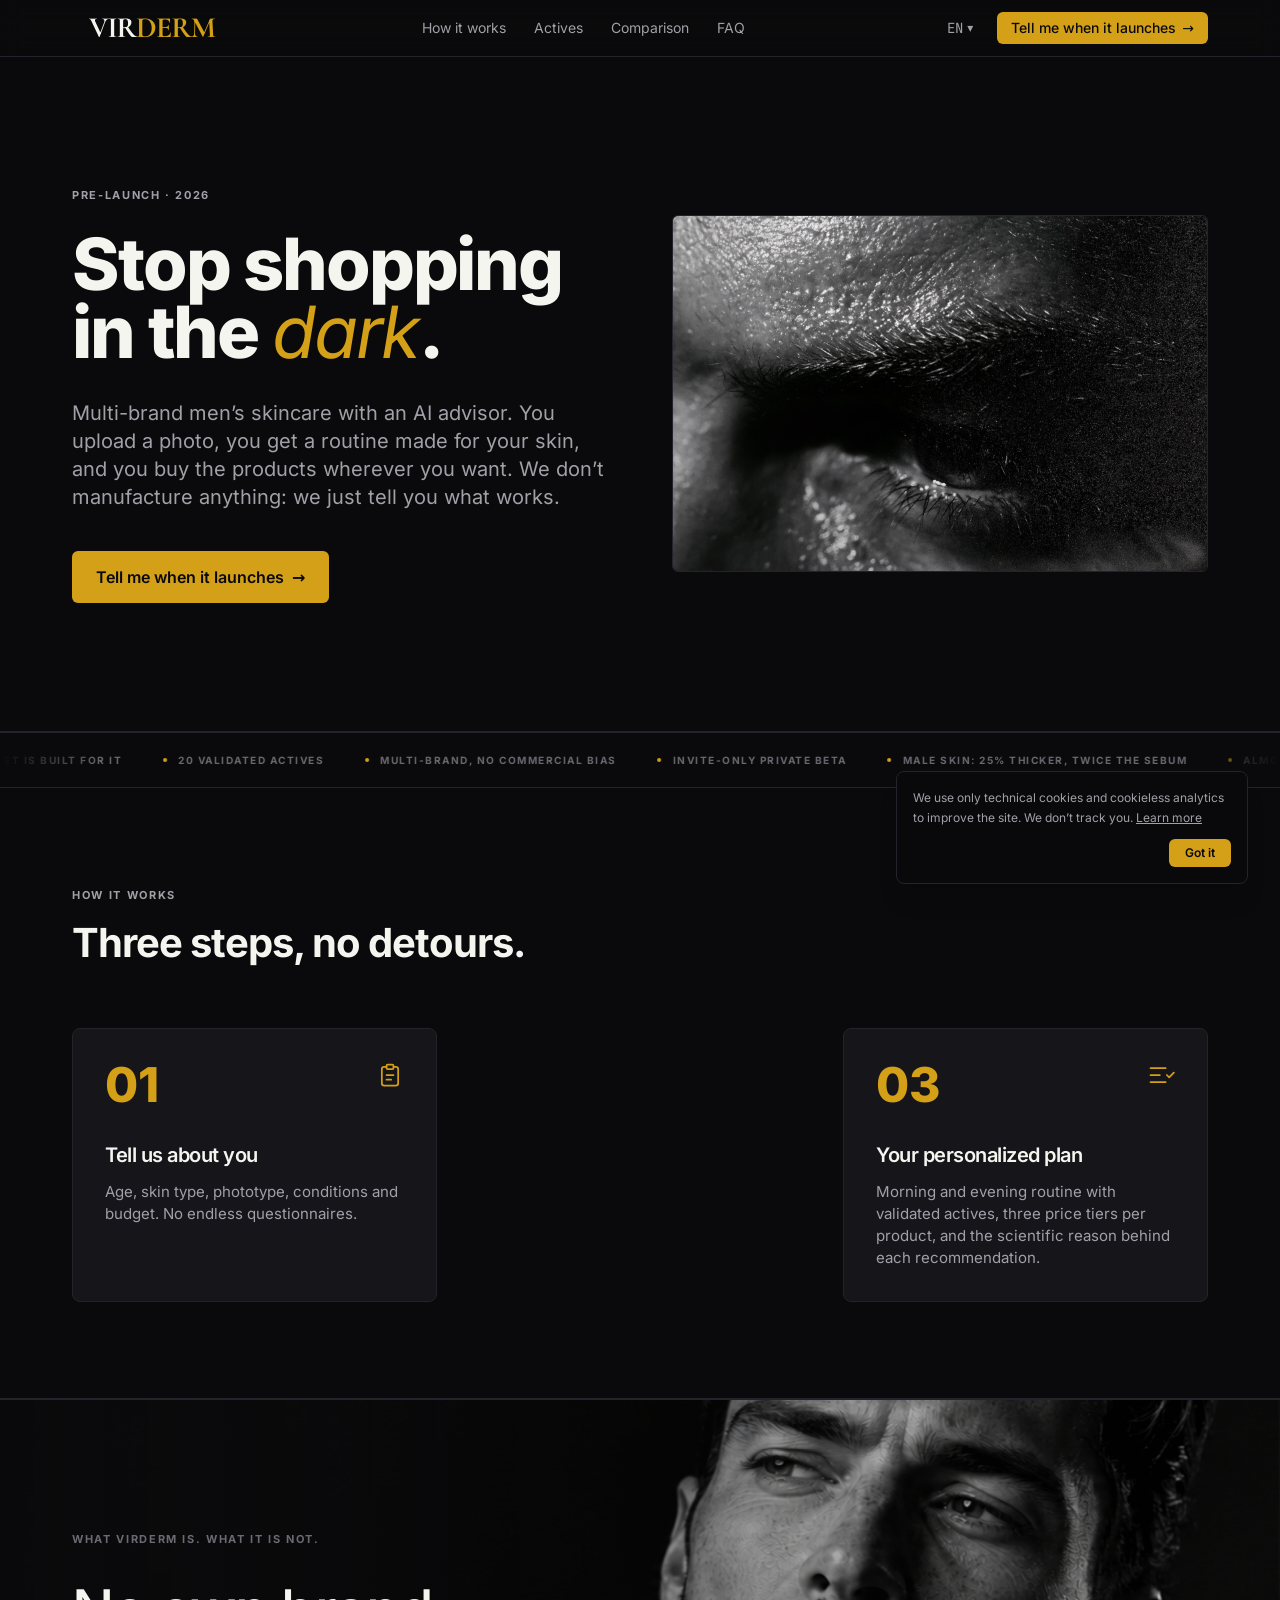
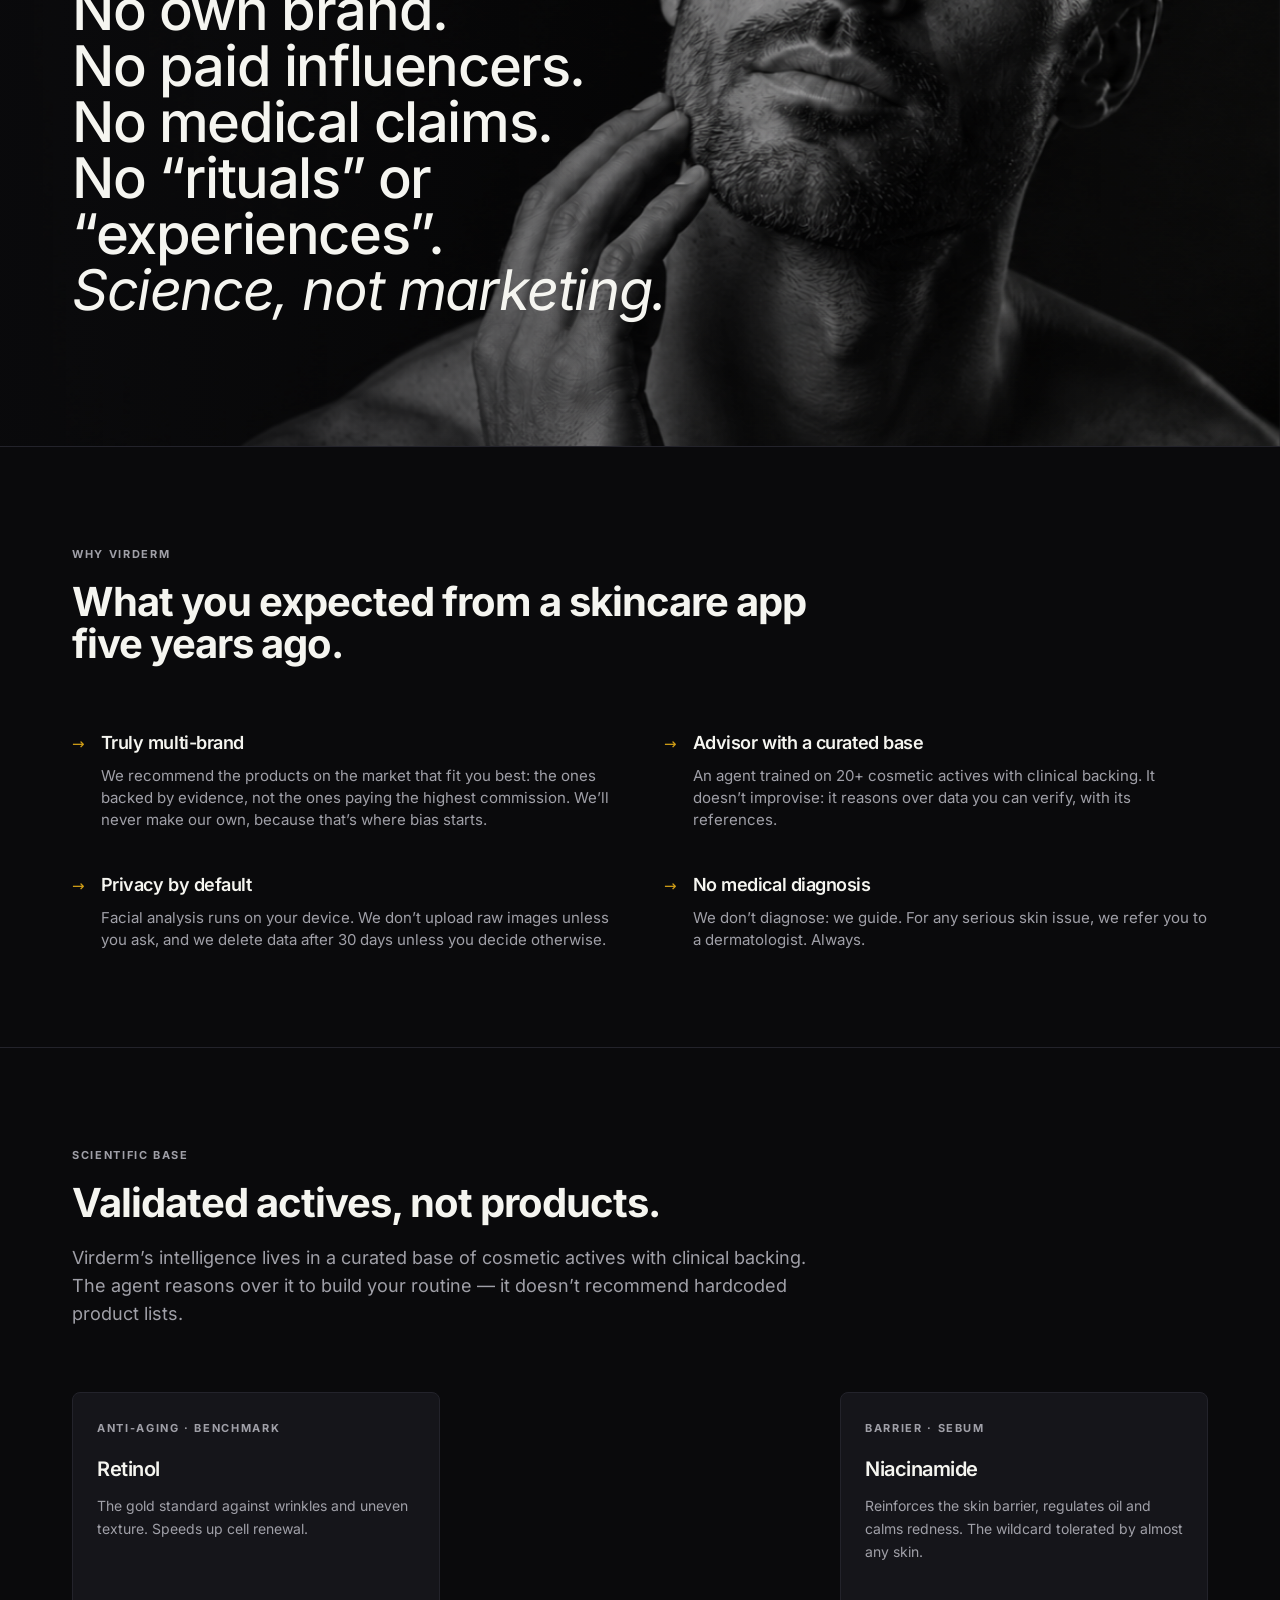
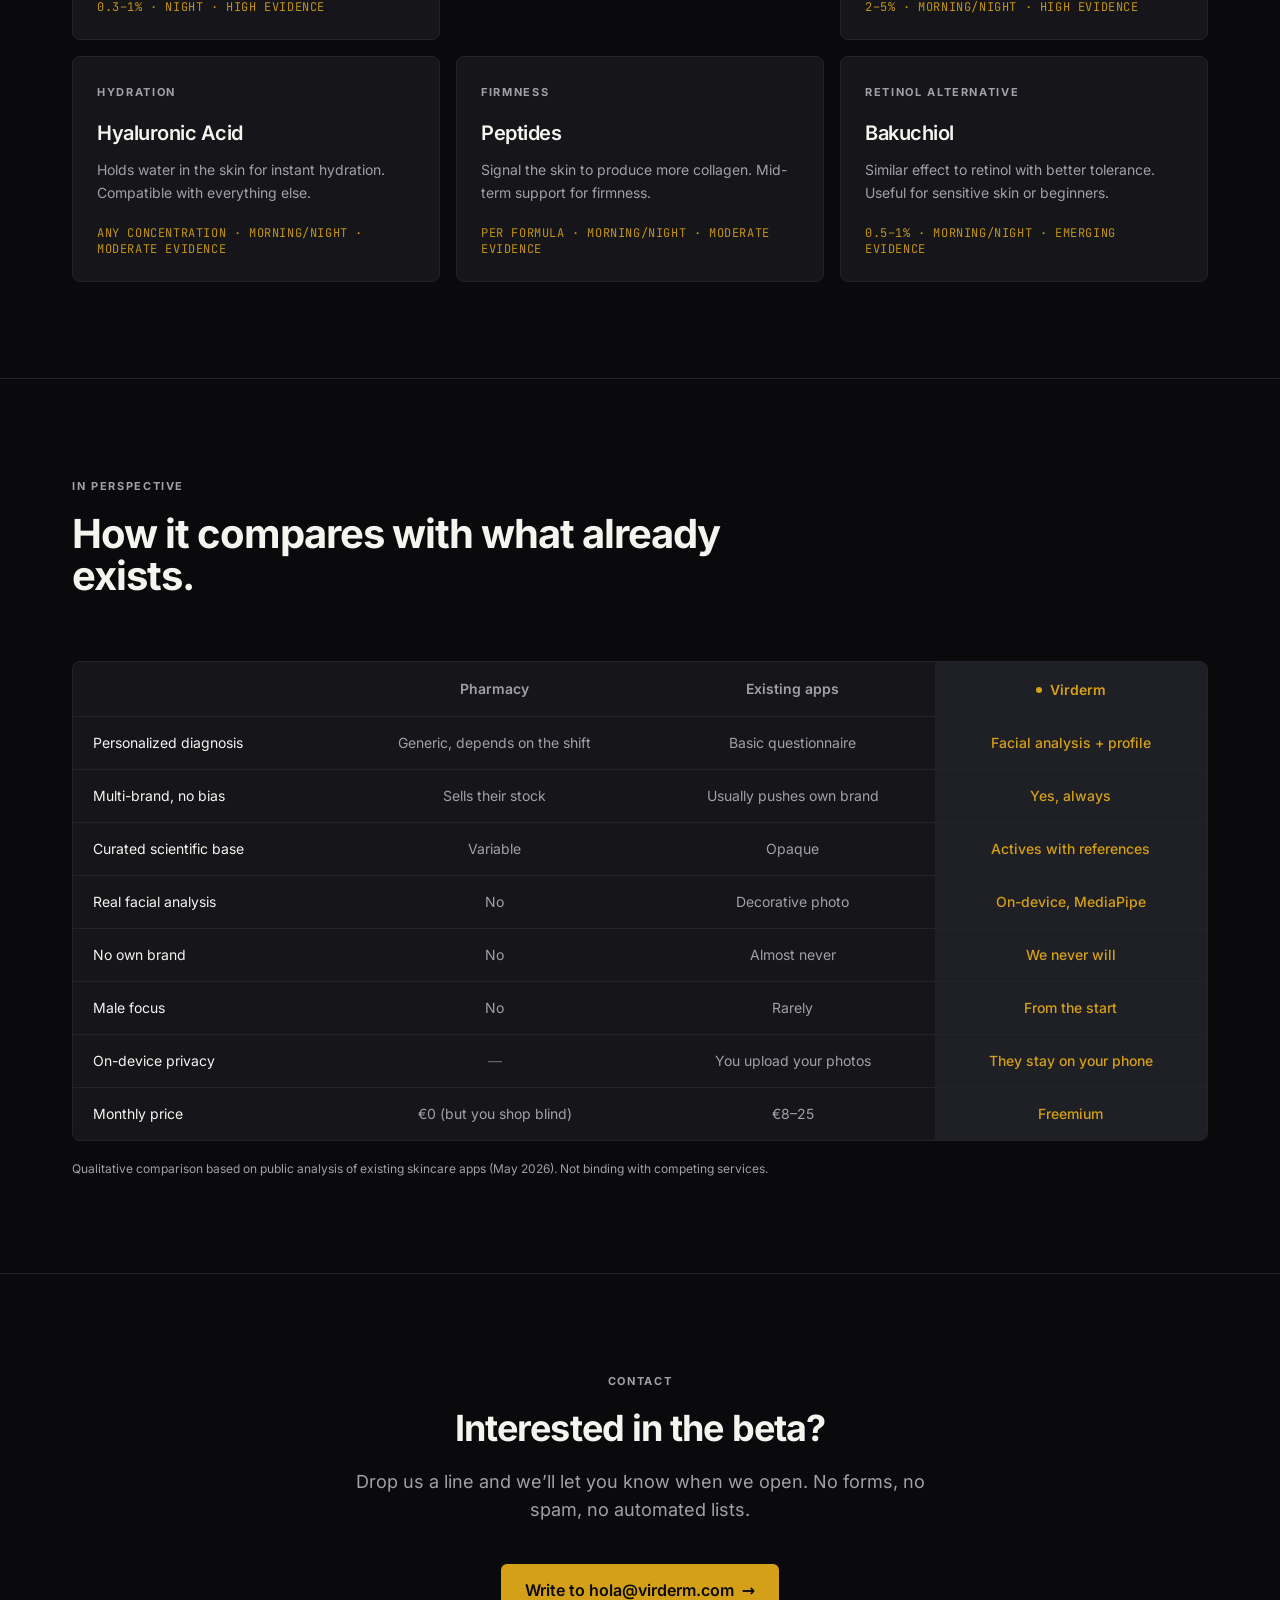
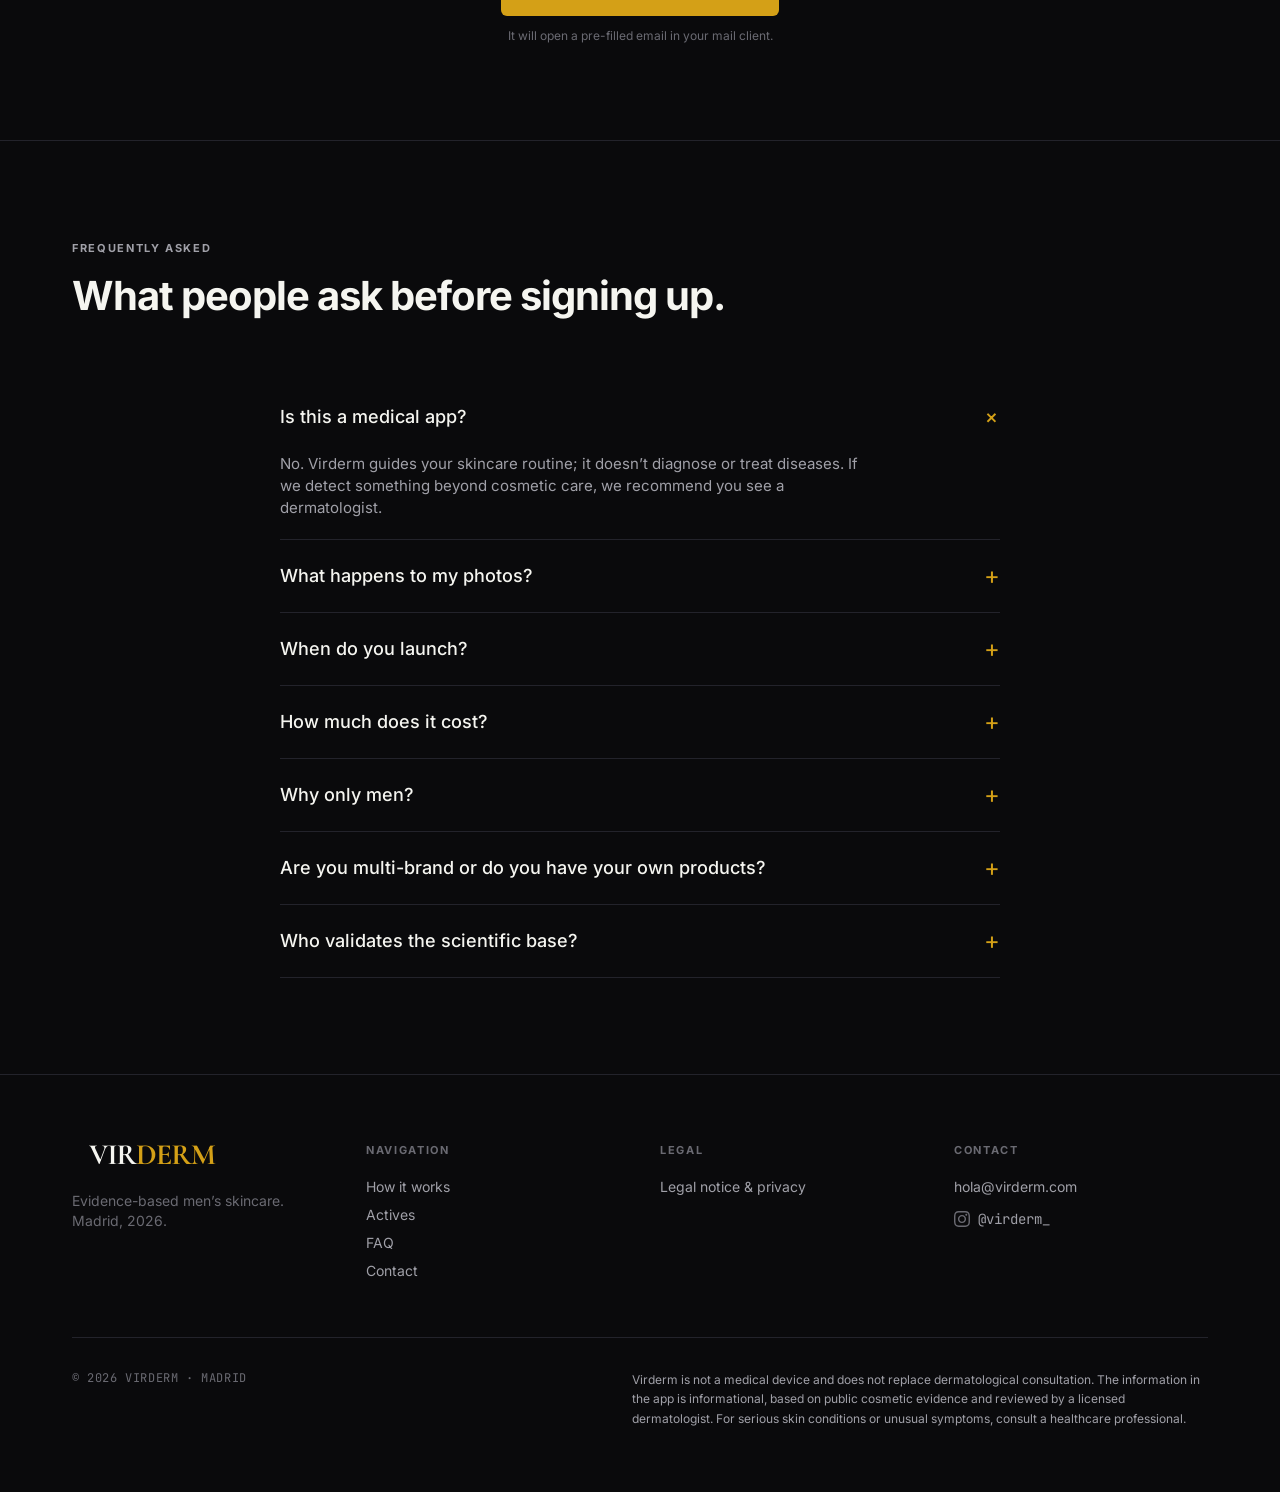
==== commit 7caedc9d: "feat(landing): aviso informativo de cookies (cookieless, no CMP) i18n es/en/fr/it" ====
--- a/en/index.html
+++ b/en/index.html
@@ -3,7 +3,7 @@
           opacity: 1 !important;
           transform: none !important;
         }
-      </style></noscript><link rel="stylesheet" href="/_astro/index.D05E_6_x.css">
+      </style></noscript><link rel="stylesheet" href="/_astro/index.DrhFKEgL.css">
 <style>details[data-astro-cid-ltpqzwiw]>summary[data-astro-cid-ltpqzwiw]::-webkit-details-marker{display:none}details[data-astro-cid-ltpqzwiw]>summary[data-astro-cid-ltpqzwiw]::marker{display:none}
 .manifesto-bg[data-astro-cid-5lwsku7t]{background-image:url(/manifiesto-bg.png);background-size:cover;background-position:center right;background-repeat:no-repeat;transform-origin:60% 50%;animation:manifesto-kenburns 42s ease-in-out infinite alternate}@keyframes manifesto-kenburns{0%{transform:scale(1.08) translate(0)}to{transform:scale(1.18) translate(-2%,-2%)}}@media(prefers-reduced-motion:reduce){.manifesto-bg[data-astro-cid-5lwsku7t]{animation:none;transform:scale(1.08)}}details[data-astro-cid-z6gx6xcw]>summary[data-astro-cid-z6gx6xcw]::-webkit-details-marker{display:none}details[data-astro-cid-z6gx6xcw]>summary[data-astro-cid-z6gx6xcw]{list-style:none}
 </style></head> <body>  <div id="scroll-progress" aria-hidden="true" class="fixed inset-x-0 top-0 z-50 h-[2px] bg-transparent pointer-events-none"> <div id="scroll-progress-bar" class="h-full bg-accent transition-[width] duration-75 ease-out" style="width: 0%;"></div> </div> <script type="module">const n=document.getElementById("scroll-progress-bar");if(n){const e=()=>{const t=document.documentElement,o=t.scrollTop,s=t.scrollHeight-t.clientHeight,c=s>0?o/s*100:0;n.style.width=`${c}%`};e(),window.addEventListener("scroll",e,{passive:!0}),window.addEventListener("resize",e,{passive:!0})}</script> <header class="fixed inset-x-0 top-0 z-40 backdrop-blur-md bg-bg-primary/70 border-b border-border-subtle"> <div class="container-page flex h-14 items-center justify-between"> <a href="/en/#top" class="flex items-center" aria-label="Virderm — home"> <svg xmlns="http://www.w3.org/2000/svg" viewBox="0 0 500 100" role="img" aria-label="Virderm" class="h-7 w-auto md:h-8" preserveAspectRatio="xMidYMid meet"> <text x="250" y="78" font-family="'Cormorant Garamond', 'GT Sectra', 'Bodoni 72', Didot, 'Bodoni MT', 'Times New Roman', serif" font-size="92" font-weight="700" letter-spacing="-3" text-anchor="middle" style="text-rendering: geometricPrecision;"> <tspan fill="#f5f5f0">VIR</tspan><tspan fill="#d4a017">DERM</tspan> </text> </svg> </a> <nav class="hidden md:flex items-center gap-7 text-sm text-text-secondary"> <a href="#como-funciona" class="hover:text-text-primary transition-colors"> How it works </a><a href="#activos" class="hover:text-text-primary transition-colors"> Actives </a><a href="#comparativa" class="hover:text-text-primary transition-colors"> Comparison </a><a href="#faq" class="hover:text-text-primary transition-colors"> FAQ </a> </nav> <div class="flex items-center gap-2 md:gap-3"> <details class="relative" data-astro-cid-ltpqzwiw> <summary class="flex min-h-[40px] cursor-pointer items-center gap-1 list-none rounded-md px-3 py-2 text-sm text-text-secondary transition-colors hover:text-text-primary" aria-label="Idioma" data-astro-cid-ltpqzwiw> <span class="font-mono" data-astro-cid-ltpqzwiw>EN</span> <span aria-hidden="true" class="text-xs" data-astro-cid-ltpqzwiw>▾</span> </summary> <div class="absolute right-0 z-50 mt-2 min-w-[150px] overflow-hidden rounded-md border border-border-subtle bg-bg-secondary py-1 shadow-lg" data-astro-cid-ltpqzwiw> <a href="/" hreflang="es" class="block px-3 py-1.5 text-sm transition-colors hover:bg-bg-tertiary text-text-secondary hover:text-text-primary" data-astro-cid-ltpqzwiw> Español </a><a href="/en/" hreflang="en" class="block px-3 py-1.5 text-sm transition-colors hover:bg-bg-tertiary text-accent font-medium" data-astro-cid-ltpqzwiw> English </a><a href="/fr/" hreflang="fr" class="block px-3 py-1.5 text-sm transition-colors hover:bg-bg-tertiary text-text-secondary hover:text-text-primary" data-astro-cid-ltpqzwiw> Français </a><a href="/it/" hreflang="it" class="block px-3 py-1.5 text-sm transition-colors hover:bg-bg-tertiary text-text-secondary hover:text-text-primary" data-astro-cid-ltpqzwiw> Italiano </a> </div> </details>  <a href="mailto:hola@virderm.com?subject=I%20want%20to%20know%20more%20about%20the%20Virderm%20beta&#38;body=Hi%2C%0A%0AI%E2%80%99m%20interested%20in%20trying%20Virderm%20when%20you%20launch.%20Could%20you%20let%20me%20know%3F%0A%0A(Optional%3A%20tell%20me%20briefly%20why%20you%E2%80%99re%20interested%20or%20what%20you%20want%20to%20solve)%0A%0AThanks!" class="inline-flex items-center gap-1.5 whitespace-nowrap rounded-md bg-accent px-3 py-1.5 text-sm font-medium text-text-inverse transition-all duration-150 hover:bg-accent-hover hover:scale-[1.02] md:px-3.5"> <span class="md:hidden">Notify me</span> <span class="hidden md:inline">Tell me when it launches</span> <span aria-hidden="true">→</span> </a> </div> </div> </header> <main class="min-h-screen bg-bg-primary text-text-primary"> <section id="top" class="relative isolate border-b border-border-subtle overflow-hidden pt-14"> <div class="container-page relative"> <div class="grid items-center gap-10 py-12 md:grid-cols-2 md:gap-12 md:py-24 lg:py-32 lg:gap-16"> <div class="order-1 md:order-2 relative"> <div class="relative overflow-hidden rounded-md border border-border-subtle"> <img src="/hero-face.jpg" alt="Editorial black-and-white close-up of male skin" width="1600" height="1066" loading="eager" decoding="async" class="block h-auto w-full"> <div aria-hidden="true" class="pointer-events-none absolute inset-0 bg-gradient-to-tr from-bg-primary/40 via-transparent to-transparent"></div> </div> </div> <div class="order-2 md:order-1 max-w-xl"> <p class="eyebrow reveal" style="animation-delay: 0ms;">Pre-launch · 2026</p> <h1 class="reveal mt-6 text-[2.5rem] leading-[1] font-extrabold tracking-[-0.03em] sm:text-5xl md:text-[3.75rem] md:leading-[0.95] lg:text-[4.5rem]" style="animation-delay: 120ms;">Stop shopping<br />in the <span class="italic text-accent font-medium">dark</span>.</h1> <p class="reveal mt-6 text-base leading-relaxed text-text-secondary md:mt-8 md:text-lg lg:text-xl" style="animation-delay: 260ms;"> Multi-brand men’s skincare with an AI advisor. You upload a photo, you get a routine made for your skin, and you buy the products wherever you want. We don’t manufacture anything: we just tell you what works. </p> <div class="reveal mt-8 md:mt-10" style="animation-delay: 400ms;"> <a href="mailto:hola@virderm.com?subject=I%20want%20to%20know%20more%20about%20the%20Virderm%20beta&#38;body=Hi%2C%0A%0AI%E2%80%99m%20interested%20in%20trying%20Virderm%20when%20you%20launch.%20Could%20you%20let%20me%20know%3F%0A%0A(Optional%3A%20tell%20me%20briefly%20why%20you%E2%80%99re%20interested%20or%20what%20you%20want%20to%20solve)%0A%0AThanks!" class="btn-primary group text-base px-6 py-3.5"> Tell me when it launches <span aria-hidden="true" class="transition-transform group-hover:translate-x-0.5">→</span> </a> </div> </div> </div> </div> </section> <section aria-label="Trust signals" class="border-y border-border-subtle bg-bg-primary"> <div class="marquee-mask overflow-hidden py-4"> <div id="trust-marquee" class="flex w-max items-center gap-10 whitespace-nowrap will-change-transform" aria-hidden="true">  <span data-key="0-0" class="micro flex shrink-0 items-center gap-3 text-text-tertiary"> <span class="h-1 w-1 rounded-full bg-accent"></span> Male skin: 25% thicker, twice the sebum </span><span data-key="0-1" class="micro flex shrink-0 items-center gap-3 text-text-tertiary"> <span class="h-1 w-1 rounded-full bg-accent"></span> Almost nothing on the market is built for it </span><span data-key="0-2" class="micro flex shrink-0 items-center gap-3 text-text-tertiary"> <span class="h-1 w-1 rounded-full bg-accent"></span> 20 validated actives </span><span data-key="0-3" class="micro flex shrink-0 items-center gap-3 text-text-tertiary"> <span class="h-1 w-1 rounded-full bg-accent"></span> Multi-brand, no commercial bias </span><span data-key="0-4" class="micro flex shrink-0 items-center gap-3 text-text-tertiary"> <span class="h-1 w-1 rounded-full bg-accent"></span> Invite-only private beta </span><span data-key="1-0" class="micro flex shrink-0 items-center gap-3 text-text-tertiary"> <span class="h-1 w-1 rounded-full bg-accent"></span> Male skin: 25% thicker, twice the sebum </span><span data-key="1-1" class="micro flex shrink-0 items-center gap-3 text-text-tertiary"> <span class="h-1 w-1 rounded-full bg-accent"></span> Almost nothing on the market is built for it </span><span data-key="1-2" class="micro flex shrink-0 items-center gap-3 text-text-tertiary"> <span class="h-1 w-1 rounded-full bg-accent"></span> 20 validated actives </span><span data-key="1-3" class="micro flex shrink-0 items-center gap-3 text-text-tertiary"> <span class="h-1 w-1 rounded-full bg-accent"></span> Multi-brand, no commercial bias </span><span data-key="1-4" class="micro flex shrink-0 items-center gap-3 text-text-tertiary"> <span class="h-1 w-1 rounded-full bg-accent"></span> Invite-only private beta </span><span data-key="2-0" class="micro flex shrink-0 items-center gap-3 text-text-tertiary"> <span class="h-1 w-1 rounded-full bg-accent"></span> Male skin: 25% thicker, twice the sebum </span><span data-key="2-1" class="micro flex shrink-0 items-center gap-3 text-text-tertiary"> <span class="h-1 w-1 rounded-full bg-accent"></span> Almost nothing on the market is built for it </span><span data-key="2-2" class="micro flex shrink-0 items-center gap-3 text-text-tertiary"> <span class="h-1 w-1 rounded-full bg-accent"></span> 20 validated actives </span><span data-key="2-3" class="micro flex shrink-0 items-center gap-3 text-text-tertiary"> <span class="h-1 w-1 rounded-full bg-accent"></span> Multi-brand, no commercial bias </span><span data-key="2-4" class="micro flex shrink-0 items-center gap-3 text-text-tertiary"> <span class="h-1 w-1 rounded-full bg-accent"></span> Invite-only private beta </span> </div> </div>  <ul class="sr-only"> <li>Male skin: 25% thicker, twice the sebum</li><li>Almost nothing on the market is built for it</li><li>20 validated actives</li><li>Multi-brand, no commercial bias</li><li>Invite-only private beta</li> </ul> </section> <script type="module">const s=document.getElementById("trust-marquee"),l=typeof matchMedia=="function"&&matchMedia("(prefers-reduced-motion: reduce)").matches;if(s&&!l){let e=0,n=0,i=typeof window<"u"?window.scrollY:0,t=0;const c=()=>{t=s.scrollWidth/3};c(),window.addEventListener("resize",c,{passive:!0}),typeof document<"u"&&document.fonts&&document.fonts.ready&&document.fonts.ready.then(c).catch(()=>{}),window.addEventListener("scroll",()=>{const o=window.scrollY,a=o-i;i=o,n+=a*.6},{passive:!0});const r=.5,d=()=>{const o=r+n*.05;e-=o,t>0&&(e<=-t&&(e+=t),e>0&&(e-=t)),s.style.transform=`translate3d(${e}px, 0, 0)`,n*=.92,requestAnimationFrame(d)};requestAnimationFrame(d)}</script> <section id="como-funciona" class="border-b border-border-subtle py-16 md:py-24"> <div class="container-page"> <header data-reveal class="max-w-3xl"> <p class="eyebrow">How it works</p> <h2 class="mt-4 text-3xl font-bold tracking-tight md:text-4xl lg:text-[2.5rem] lg:leading-[1.05]"> Three steps, no detours. </h2> </header> <div class="mt-14 grid gap-6 md:mt-16 md:grid-cols-3 md:gap-5"> <article data-reveal data-reveal-index="0" class="group flex flex-col rounded-lg border border-border-subtle bg-bg-secondary p-8 transition-[border-color,transform] duration-200 hover:-translate-y-0.5 hover:border-accent/40"> <div class="flex items-start justify-between gap-4"> <span class="font-sans text-5xl font-extrabold leading-none text-accent">01</span> <span class="text-accent" aria-hidden="true"> <svg viewBox="0 0 24 24" width="28" height="28" fill="none" stroke="currentColor" stroke-width="1.5" stroke-linecap="round" stroke-linejoin="round"> <path d="M9 5H7a2 2 0 0 0-2 2v12a2 2 0 0 0 2 2h10a2 2 0 0 0 2-2V7a2 2 0 0 0-2-2h-2"></path> <rect x="9" y="3" width="6" height="4" rx="1"></rect> <path d="M9 12h6"></path> <path d="M9 16h4"></path> </svg>   </span> </div> <h3 class="mt-8 text-xl font-semibold tracking-tight">Tell us about you</h3> <p class="mt-3 text-text-secondary">Age, skin type, phototype, conditions and budget. No endless questionnaires.</p> </article><article data-reveal data-reveal-index="1" class="group flex flex-col rounded-lg border border-border-subtle bg-bg-secondary p-8 transition-[border-color,transform] duration-200 hover:-translate-y-0.5 hover:border-accent/40"> <div class="flex items-start justify-between gap-4"> <span class="font-sans text-5xl font-extrabold leading-none text-accent">02</span> <span class="text-accent" aria-hidden="true">  <svg viewBox="0 0 24 24" width="28" height="28" fill="none" stroke="currentColor" stroke-width="1.5" stroke-linecap="round" stroke-linejoin="round"> <path d="M3 7V5a2 2 0 0 1 2-2h2"></path> <path d="M17 3h2a2 2 0 0 1 2 2v2"></path> <path d="M21 17v2a2 2 0 0 1-2 2h-2"></path> <path d="M7 21H5a2 2 0 0 1-2-2v-2"></path> <path d="M9 10h.01"></path> <path d="M15 10h.01"></path> <path d="M9 15c.85.63 1.885 1 3 1s2.15-.37 3-1"></path> </svg>  </span> </div> <h3 class="mt-8 text-xl font-semibold tracking-tight">Facial analysis on your phone</h3> <p class="mt-3 text-text-secondary">Detection happens on your device. Your photo never leaves your phone unless you say so.</p> </article><article data-reveal data-reveal-index="2" class="group flex flex-col rounded-lg border border-border-subtle bg-bg-secondary p-8 transition-[border-color,transform] duration-200 hover:-translate-y-0.5 hover:border-accent/40"> <div class="flex items-start justify-between gap-4"> <span class="font-sans text-5xl font-extrabold leading-none text-accent">03</span> <span class="text-accent" aria-hidden="true">   <svg viewBox="0 0 24 24" width="28" height="28" fill="none" stroke="currentColor" stroke-width="1.5" stroke-linecap="round" stroke-linejoin="round"> <path d="M11 12H3"></path> <path d="M16 6H3"></path> <path d="M16 18H3"></path> <path d="m17 12 2 2 4-4"></path> </svg> </span> </div> <h3 class="mt-8 text-xl font-semibold tracking-tight">Your personalized plan</h3> <p class="mt-3 text-text-secondary">Morning and evening routine with validated actives, three price tiers per product, and the scientific reason behind each recommendation.</p> </article> </div> </div> </section> <section aria-labelledby="manifiesto-title" class="relative isolate overflow-hidden border-y border-border-subtle bg-bg-tertiary" data-astro-cid-5lwsku7t>  <div id="manifesto-parallax" aria-hidden="true" class="absolute inset-x-0 -inset-y-[20%] -z-20 will-change-transform" data-astro-cid-5lwsku7t>  <div class="manifesto-bg absolute inset-0" data-astro-cid-5lwsku7t></div> </div>  <div aria-hidden="true" class="absolute inset-0 -z-10 bg-gradient-to-b from-bg-primary/85 via-bg-primary/55 to-bg-primary/35 md:bg-gradient-to-r md:from-bg-primary/95 md:via-bg-primary/40 md:to-transparent" data-astro-cid-5lwsku7t></div> <div class="container-page relative py-24 md:py-32" data-astro-cid-5lwsku7t> <div class="max-w-md md:max-w-xl lg:max-w-2xl" data-astro-cid-5lwsku7t> <p class="eyebrow text-text-tertiary" data-astro-cid-5lwsku7t>What Virderm is. What it is not.</p> <h2 id="manifiesto-title" class="mt-8 text-3xl font-medium leading-[1.15] tracking-tight md:text-5xl lg:text-[3.5rem]" data-astro-cid-5lwsku7t> <span class="reveal block" style="animation-delay: 0ms;" data-astro-cid-5lwsku7t> <span class="text-text-primary" data-astro-cid-5lwsku7t>No own brand.</span> </span><span class="reveal block" style="animation-delay: 140ms;" data-astro-cid-5lwsku7t> <span class="text-text-primary" data-astro-cid-5lwsku7t>No paid influencers.</span> </span><span class="reveal block" style="animation-delay: 280ms;" data-astro-cid-5lwsku7t> <span class="text-text-primary" data-astro-cid-5lwsku7t>No medical claims.</span> </span><span class="reveal block" style="animation-delay: 420ms;" data-astro-cid-5lwsku7t> <span class="text-text-primary" data-astro-cid-5lwsku7t>No “rituals” or “experiences”.</span> </span><span class="reveal block" style="animation-delay: 560ms;" data-astro-cid-5lwsku7t> <span class="italic font-normal text-text-primary" data-astro-cid-5lwsku7t>Science, not marketing.</span> </span> </h2> </div> </div> </section>  <script type="module">const n=document.getElementById("manifesto-parallax"),c=typeof matchMedia=="function"&&matchMedia("(prefers-reduced-motion: reduce)").matches;if(n&&!c){let e=!1;const o=()=>{e=!1;const r=n.getBoundingClientRect(),t=window.innerHeight||0;if(t===0)return;const i=(r.top+r.height/2-t/2)/t,a=-Math.max(-1.5,Math.min(1.5,i))*80;n.style.transform=`translate3d(0, ${a}px, 0)`},s=()=>{e||(e=!0,requestAnimationFrame(o))};window.addEventListener("scroll",s,{passive:!0}),window.addEventListener("resize",s,{passive:!0}),o()}</script> <section id="por-que" class="border-b border-border-subtle py-16 md:py-24"> <div class="container-page"> <header data-reveal class="max-w-3xl"> <p class="eyebrow">Why Virderm</p> <h2 class="mt-4 text-3xl font-bold tracking-tight md:text-4xl lg:text-[2.5rem] lg:leading-[1.05]"> What you expected from a skincare app five years ago. </h2> </header> <div class="mt-14 grid gap-x-12 gap-y-10 md:mt-16 md:grid-cols-2"> <div class="flex gap-4"> <span aria-hidden="true" class="mt-1 text-accent">
@@ -28,4 +28,4 @@
 +
 </span> </summary> <div class="pb-5" data-astro-cid-z6gx6xcw> <p class="max-w-prose text-text-secondary" data-astro-cid-z6gx6xcw>Multi-brand, and we’ll never have our own. The moment we manufactured our own products, our recommendation would stop being neutral. That’s the line we don’t cross.</p> </div> </details> </li><li class="border-b border-border-subtle" data-astro-cid-z6gx6xcw> <details class="group" data-astro-cid-z6gx6xcw> <summary class="flex w-full items-center justify-between gap-6 py-5 cursor-pointer list-none text-text-primary transition-colors duration-150 hover:text-accent" data-astro-cid-z6gx6xcw> <span class="text-base font-medium md:text-lg" data-astro-cid-z6gx6xcw>Who validates the scientific base?</span> <span aria-hidden="true" class="text-2xl text-accent transition-transform duration-200 group-open:rotate-45" data-astro-cid-z6gx6xcw>
 +
-</span> </summary> <div class="pb-5" data-astro-cid-z6gx6xcw> <p class="max-w-prose text-text-secondary" data-astro-cid-z6gx6xcw>Each active is backed by clinical literature with references (DOIs) you can check inside the app. The base is reviewed by a dermatologist before launch.</p> </div> </details> </li> </ul> </div> </div> </section>  </main> <footer class="bg-bg-primary py-16"> <div class="container-page"> <div class="grid gap-10 md:grid-cols-4"> <div> <svg xmlns="http://www.w3.org/2000/svg" viewBox="0 0 500 100" role="img" aria-label="Virderm" class="h-8 w-auto" preserveAspectRatio="xMidYMid meet"> <text x="250" y="78" font-family="'Cormorant Garamond', 'GT Sectra', 'Bodoni 72', Didot, 'Bodoni MT', 'Times New Roman', serif" font-size="92" font-weight="700" letter-spacing="-3" text-anchor="middle" style="text-rendering: geometricPrecision;"> <tspan fill="#f5f5f0">VIR</tspan><tspan fill="#d4a017">DERM</tspan> </text> </svg> <p class="mt-5 max-w-xs text-sm text-text-tertiary">Evidence-based men’s skincare. Madrid, 2026.</p> </div> <div> <p class="eyebrow text-text-tertiary">Navigation</p> <ul class="mt-4 space-y-2 text-sm"> <li> <a href="#como-funciona" class="text-text-secondary transition-colors hover:text-text-primary"> How it works </a> </li><li> <a href="#activos" class="text-text-secondary transition-colors hover:text-text-primary"> Actives </a> </li><li> <a href="#faq" class="text-text-secondary transition-colors hover:text-text-primary"> FAQ </a> </li><li> <a href="#contacto" class="text-text-secondary transition-colors hover:text-text-primary"> Contact </a> </li> </ul> </div> <div> <p class="eyebrow text-text-tertiary">Legal</p> <ul class="mt-4 space-y-2 text-sm"> <li> <a href="/en/legal-notice-and-privacy" class="text-text-secondary transition-colors hover:text-text-primary"> Legal notice &amp; privacy </a> </li> </ul> </div> <div> <p class="eyebrow text-text-tertiary">Contact</p> <ul class="mt-4 space-y-3 text-sm"> <li> <a href="mailto:hola@virderm.com" class="inline-block text-text-secondary transition-colors hover:text-text-primary"> hola@virderm.com </a> </li> <li> <a href="https://www.instagram.com/virderm_/" target="_blank" rel="noopener noreferrer" aria-label="Follow us on Instagram @virderm_" class="group inline-flex items-center gap-2 text-text-secondary transition-colors hover:text-text-primary"> <svg class="h-4 w-4 shrink-0 text-text-tertiary transition-colors group-hover:text-accent" viewBox="0 0 24 24" fill="currentColor" aria-hidden="true"> <path d="M12 2.163c3.204 0 3.584.012 4.849.07 3.252.148 4.771 1.691 4.919 4.919.058 1.265.069 1.645.069 4.849 0 3.205-.012 3.584-.069 4.849-.149 3.225-1.664 4.771-4.919 4.919-1.266.058-1.644.07-4.849.07-3.204 0-3.584-.012-4.849-.07-3.26-.149-4.771-1.699-4.919-4.92-.058-1.265-.07-1.644-.07-4.849 0-3.204.013-3.583.07-4.849.149-3.227 1.664-4.771 4.919-4.919 1.266-.057 1.645-.069 4.849-.069zm0-2.163c-3.259 0-3.667.014-4.947.072-4.358.2-6.78 2.618-6.98 6.98-.059 1.281-.073 1.689-.073 4.948 0 3.259.014 3.668.072 4.948.2 4.358 2.618 6.78 6.98 6.98 1.281.058 1.689.072 4.948.072 3.259 0 3.668-.014 4.948-.072 4.354-.2 6.782-2.618 6.979-6.98.059-1.28.073-1.689.073-4.948 0-3.259-.014-3.667-.072-4.947-.196-4.354-2.617-6.78-6.979-6.98-1.281-.059-1.69-.073-4.949-.073zm0 5.838c-3.403 0-6.162 2.759-6.162 6.162s2.759 6.163 6.162 6.163 6.162-2.759 6.162-6.163c0-3.403-2.759-6.162-6.162-6.162zm0 10.162c-2.209 0-4-1.79-4-4 0-2.209 1.791-4 4-4s4 1.791 4 4c0 2.21-1.791 4-4 4zm6.406-11.845c-.796 0-1.441.645-1.441 1.44s.645 1.44 1.441 1.44c.795 0 1.439-.645 1.439-1.44s-.644-1.44-1.439-1.44z"></path> </svg> <span class="font-mono">@virderm_</span> </a> </li> </ul> </div> </div> <div class="mt-14 flex flex-col gap-4 border-t border-border-subtle pt-8 md:flex-row md:items-start md:justify-between"> <p class="font-mono text-xs uppercase tracking-wider text-text-tertiary">© 2026 Virderm · Madrid</p> <p class="max-w-xl text-xs leading-relaxed text-text-secondary">Virderm is not a medical device and does not replace dermatological consultation. The information in the app is informational, based on public cosmetic evidence and reviewed by a licensed dermatologist. For serious skin conditions or unusual symptoms, consult a healthcare professional.</p> </div> </div> </footer>  <script type="module">const e=document.querySelectorAll("[data-reveal]"),n=typeof matchMedia=="function"&&matchMedia("(prefers-reduced-motion: reduce)").matches;if(e.length&&!n&&"IntersectionObserver"in window){const t=new IntersectionObserver(r=>{r.forEach(o=>{const a=o.target;if(o.isIntersecting){const s=Number(a.dataset.revealIndex??0);window.setTimeout(()=>{a.dataset.revealed="true"},s*120)}else a.dataset.revealed="false"})},{threshold:.15,rootMargin:"0px 0px -5% 0px"});e.forEach(r=>t.observe(r))}else e.length&&e.forEach(t=>t.dataset.revealed="true");</script> </body> </html>+</span> </summary> <div class="pb-5" data-astro-cid-z6gx6xcw> <p class="max-w-prose text-text-secondary" data-astro-cid-z6gx6xcw>Each active is backed by clinical literature with references (DOIs) you can check inside the app. The base is reviewed by a dermatologist before launch.</p> </div> </details> </li> </ul> </div> </div> </section>  </main> <footer class="bg-bg-primary py-16"> <div class="container-page"> <div class="grid gap-10 md:grid-cols-4"> <div> <svg xmlns="http://www.w3.org/2000/svg" viewBox="0 0 500 100" role="img" aria-label="Virderm" class="h-8 w-auto" preserveAspectRatio="xMidYMid meet"> <text x="250" y="78" font-family="'Cormorant Garamond', 'GT Sectra', 'Bodoni 72', Didot, 'Bodoni MT', 'Times New Roman', serif" font-size="92" font-weight="700" letter-spacing="-3" text-anchor="middle" style="text-rendering: geometricPrecision;"> <tspan fill="#f5f5f0">VIR</tspan><tspan fill="#d4a017">DERM</tspan> </text> </svg> <p class="mt-5 max-w-xs text-sm text-text-tertiary">Evidence-based men’s skincare. Madrid, 2026.</p> </div> <div> <p class="eyebrow text-text-tertiary">Navigation</p> <ul class="mt-4 space-y-2 text-sm"> <li> <a href="#como-funciona" class="text-text-secondary transition-colors hover:text-text-primary"> How it works </a> </li><li> <a href="#activos" class="text-text-secondary transition-colors hover:text-text-primary"> Actives </a> </li><li> <a href="#faq" class="text-text-secondary transition-colors hover:text-text-primary"> FAQ </a> </li><li> <a href="#contacto" class="text-text-secondary transition-colors hover:text-text-primary"> Contact </a> </li> </ul> </div> <div> <p class="eyebrow text-text-tertiary">Legal</p> <ul class="mt-4 space-y-2 text-sm"> <li> <a href="/en/legal-notice-and-privacy" class="text-text-secondary transition-colors hover:text-text-primary"> Legal notice &amp; privacy </a> </li> </ul> </div> <div> <p class="eyebrow text-text-tertiary">Contact</p> <ul class="mt-4 space-y-3 text-sm"> <li> <a href="mailto:hola@virderm.com" class="inline-block text-text-secondary transition-colors hover:text-text-primary"> hola@virderm.com </a> </li> <li> <a href="https://www.instagram.com/virderm_/" target="_blank" rel="noopener noreferrer" aria-label="Follow us on Instagram @virderm_" class="group inline-flex items-center gap-2 text-text-secondary transition-colors hover:text-text-primary"> <svg class="h-4 w-4 shrink-0 text-text-tertiary transition-colors group-hover:text-accent" viewBox="0 0 24 24" fill="currentColor" aria-hidden="true"> <path d="M12 2.163c3.204 0 3.584.012 4.849.07 3.252.148 4.771 1.691 4.919 4.919.058 1.265.069 1.645.069 4.849 0 3.205-.012 3.584-.069 4.849-.149 3.225-1.664 4.771-4.919 4.919-1.266.058-1.644.07-4.849.07-3.204 0-3.584-.012-4.849-.07-3.26-.149-4.771-1.699-4.919-4.92-.058-1.265-.07-1.644-.07-4.849 0-3.204.013-3.583.07-4.849.149-3.227 1.664-4.771 4.919-4.919 1.266-.057 1.645-.069 4.849-.069zm0-2.163c-3.259 0-3.667.014-4.947.072-4.358.2-6.78 2.618-6.98 6.98-.059 1.281-.073 1.689-.073 4.948 0 3.259.014 3.668.072 4.948.2 4.358 2.618 6.78 6.98 6.98 1.281.058 1.689.072 4.948.072 3.259 0 3.668-.014 4.948-.072 4.354-.2 6.782-2.618 6.979-6.98.059-1.28.073-1.689.073-4.948 0-3.259-.014-3.667-.072-4.947-.196-4.354-2.617-6.78-6.979-6.98-1.281-.059-1.69-.073-4.949-.073zm0 5.838c-3.403 0-6.162 2.759-6.162 6.162s2.759 6.163 6.162 6.163 6.162-2.759 6.162-6.163c0-3.403-2.759-6.162-6.162-6.162zm0 10.162c-2.209 0-4-1.79-4-4 0-2.209 1.791-4 4-4s4 1.791 4 4c0 2.21-1.791 4-4 4zm6.406-11.845c-.796 0-1.441.645-1.441 1.44s.645 1.44 1.441 1.44c.795 0 1.439-.645 1.439-1.44s-.644-1.44-1.439-1.44z"></path> </svg> <span class="font-mono">@virderm_</span> </a> </li> </ul> </div> </div> <div class="mt-14 flex flex-col gap-4 border-t border-border-subtle pt-8 md:flex-row md:items-start md:justify-between"> <p class="font-mono text-xs uppercase tracking-wider text-text-tertiary">© 2026 Virderm · Madrid</p> <p class="max-w-xl text-xs leading-relaxed text-text-secondary">Virderm is not a medical device and does not replace dermatological consultation. The information in the app is informational, based on public cosmetic evidence and reviewed by a licensed dermatologist. For serious skin conditions or unusual symptoms, consult a healthcare professional.</p> </div> </div> </footer>  <div data-cookie-notice hidden class="fixed inset-x-0 bottom-0 z-50 px-4 pb-4 sm:inset-x-auto sm:right-4 sm:max-w-sm"> <div role="region" aria-label="Cookie notice" class="rounded-lg border border-border-subtle bg-bg-primary/95 p-4 shadow-xl backdrop-blur-sm"> <p class="text-xs leading-relaxed text-text-secondary"> We use only technical cookies and cookieless analytics to improve the site. We don’t track you.  <a href="/en/legal-notice-and-privacy" class="underline transition-colors hover:text-text-primary">Learn more</a> </p> <div class="mt-3 flex justify-end"> <button type="button" data-cookie-accept class="rounded-md bg-accent px-4 py-1.5 text-xs font-semibold text-text-inverse transition-colors hover:bg-accent-hover focus-visible:outline-none focus-visible:ring-2 focus-visible:ring-accent focus-visible:ring-offset-2 focus-visible:ring-offset-bg-primary"> Got it </button> </div> </div> </div> <script type="module">const c="virderm_cookie_notice_v1",e=document.querySelector("[data-cookie-notice]");if(e){let t=!1;try{t=localStorage.getItem(c)==="1"}catch{}t||(e.hidden=!1,e.querySelector("[data-cookie-accept]")?.addEventListener("click",()=>{e.hidden=!0;try{localStorage.setItem(c,"1")}catch{}}))}</script> <script type="module">const e=document.querySelectorAll("[data-reveal]"),n=typeof matchMedia=="function"&&matchMedia("(prefers-reduced-motion: reduce)").matches;if(e.length&&!n&&"IntersectionObserver"in window){const t=new IntersectionObserver(r=>{r.forEach(o=>{const a=o.target;if(o.isIntersecting){const s=Number(a.dataset.revealIndex??0);window.setTimeout(()=>{a.dataset.revealed="true"},s*120)}else a.dataset.revealed="false"})},{threshold:.15,rootMargin:"0px 0px -5% 0px"});e.forEach(r=>t.observe(r))}else e.length&&e.forEach(t=>t.dataset.revealed="true");</script> </body> </html>
--- a/_astro/index.DrhFKEgL.css
+++ b/_astro/index.DrhFKEgL.css
@@ -0,0 +1 @@
+@font-face{font-family:Inter;font-style:normal;font-display:swap;font-weight:400;src:url(/_astro/inter-cyrillic-ext-400-normal.BQZuk6qB.woff2) format("woff2"),url(/_astro/inter-cyrillic-ext-400-normal.DQukG94-.woff) format("woff");unicode-range:U+0460-052F,U+1C80-1C8A,U+20B4,U+2DE0-2DFF,U+A640-A69F,U+FE2E-FE2F}@font-face{font-family:Inter;font-style:normal;font-display:swap;font-weight:400;src:url(/_astro/inter-cyrillic-400-normal.obahsSVq.woff2) format("woff2"),url(/_astro/inter-cyrillic-400-normal.HOLc17fK.woff) format("woff");unicode-range:U+0301,U+0400-045F,U+0490-0491,U+04B0-04B1,U+2116}@font-face{font-family:Inter;font-style:normal;font-display:swap;font-weight:400;src:url(/_astro/inter-greek-ext-400-normal.DGGRlc-M.woff2) format("woff2"),url(/_astro/inter-greek-ext-400-normal.KugGGMne.woff) format("woff");unicode-range:U+1F00-1FFF}@font-face{font-family:Inter;font-style:normal;font-display:swap;font-weight:400;src:url(/_astro/inter-greek-400-normal.B4URO6DV.woff2) format("woff2"),url(/_astro/inter-greek-400-normal.q2sYcFCs.woff) format("woff");unicode-range:U+0370-0377,U+037A-037F,U+0384-038A,U+038C,U+038E-03A1,U+03A3-03FF}@font-face{font-family:Inter;font-style:normal;font-display:swap;font-weight:400;src:url(/_astro/inter-vietnamese-400-normal.DMkecbls.woff2) format("woff2"),url(/_astro/inter-vietnamese-400-normal.Bbgyi5SW.woff) format("woff");unicode-range:U+0102-0103,U+0110-0111,U+0128-0129,U+0168-0169,U+01A0-01A1,U+01AF-01B0,U+0300-0301,U+0303-0304,U+0308-0309,U+0323,U+0329,U+1EA0-1EF9,U+20AB}@font-face{font-family:Inter;font-style:normal;font-display:swap;font-weight:400;src:url(/_astro/inter-latin-ext-400-normal.C1nco2VV.woff2) format("woff2"),url(/_astro/inter-latin-ext-400-normal.77YHD8bZ.woff) format("woff");unicode-range:U+0100-02BA,U+02BD-02C5,U+02C7-02CC,U+02CE-02D7,U+02DD-02FF,U+0304,U+0308,U+0329,U+1D00-1DBF,U+1E00-1E9F,U+1EF2-1EFF,U+2020,U+20A0-20AB,U+20AD-20C0,U+2113,U+2C60-2C7F,U+A720-A7FF}@font-face{font-family:Inter;font-style:normal;font-display:swap;font-weight:400;src:url(/_astro/inter-latin-400-normal.C38fXH4l.woff2) format("woff2"),url(/_astro/inter-latin-400-normal.CyCys3Eg.woff) format("woff");unicode-range:U+0000-00FF,U+0131,U+0152-0153,U+02BB-02BC,U+02C6,U+02DA,U+02DC,U+0304,U+0308,U+0329,U+2000-206F,U+20AC,U+2122,U+2191,U+2193,U+2212,U+2215,U+FEFF,U+FFFD}@font-face{font-family:Inter;font-style:normal;font-display:swap;font-weight:500;src:url(/_astro/inter-cyrillic-ext-500-normal.B0yAr1jD.woff2) format("woff2"),url(/_astro/inter-cyrillic-ext-500-normal.BmqWE9Dz.woff) format("woff");unicode-range:U+0460-052F,U+1C80-1C8A,U+20B4,U+2DE0-2DFF,U+A640-A69F,U+FE2E-FE2F}@font-face{font-family:Inter;font-style:normal;font-display:swap;font-weight:500;src:url(/_astro/inter-cyrillic-500-normal.BasfLYem.woff2) format("woff2"),url(/_astro/inter-cyrillic-500-normal.CxZf_p3X.woff) format("woff");unicode-range:U+0301,U+0400-045F,U+0490-0491,U+04B0-04B1,U+2116}@font-face{font-family:Inter;font-style:normal;font-display:swap;font-weight:500;src:url(/_astro/inter-greek-ext-500-normal.C4iEst2y.woff2) format("woff2"),url(/_astro/inter-greek-ext-500-normal.2j5mBUwD.woff) format("woff");unicode-range:U+1F00-1FFF}@font-face{font-family:Inter;font-style:normal;font-display:swap;font-weight:500;src:url(/_astro/inter-greek-500-normal.BIZE56-Y.woff2) format("woff2"),url(/_astro/inter-greek-500-normal.Xzm54t5V.woff) format("woff");unicode-range:U+0370-0377,U+037A-037F,U+0384-038A,U+038C,U+038E-03A1,U+03A3-03FF}@font-face{font-family:Inter;font-style:normal;font-display:swap;font-weight:500;src:url(/_astro/inter-vietnamese-500-normal.DOriooB6.woff2) format("woff2"),url(/_astro/inter-vietnamese-500-normal.mJboJaSs.woff) format("woff");unicode-range:U+0102-0103,U+0110-0111,U+0128-0129,U+0168-0169,U+01A0-01A1,U+01AF-01B0,U+0300-0301,U+0303-0304,U+0308-0309,U+0323,U+0329,U+1EA0-1EF9,U+20AB}@font-face{font-family:Inter;font-style:normal;font-display:swap;font-weight:500;src:url(/_astro/inter-latin-ext-500-normal.CV4jyFjo.woff2) format("woff2"),url(/_astro/inter-latin-ext-500-normal.BxGbmqWO.woff) format("woff");unicode-range:U+0100-02BA,U+02BD-02C5,U+02C7-02CC,U+02CE-02D7,U+02DD-02FF,U+0304,U+0308,U+0329,U+1D00-1DBF,U+1E00-1E9F,U+1EF2-1EFF,U+2020,U+20A0-20AB,U+20AD-20C0,U+2113,U+2C60-2C7F,U+A720-A7FF}@font-face{font-family:Inter;font-style:normal;font-display:swap;font-weight:500;src:url(/_astro/inter-latin-500-normal.Cerq10X2.woff2) format("woff2"),url(/_astro/inter-latin-500-normal.BL9OpVg8.woff) format("woff");unicode-range:U+0000-00FF,U+0131,U+0152-0153,U+02BB-02BC,U+02C6,U+02DA,U+02DC,U+0304,U+0308,U+0329,U+2000-206F,U+20AC,U+2122,U+2191,U+2193,U+2212,U+2215,U+FEFF,U+FFFD}@font-face{font-family:Inter;font-style:normal;font-display:swap;font-weight:600;src:url(/_astro/inter-cyrillic-ext-600-normal.Dfes3d0z.woff2) format("woff2"),url(/_astro/inter-cyrillic-ext-600-normal.Bcila6Z-.woff) format("woff");unicode-range:U+0460-052F,U+1C80-1C8A,U+20B4,U+2DE0-2DFF,U+A640-A69F,U+FE2E-FE2F}@font-face{font-family:Inter;font-style:normal;font-display:swap;font-weight:600;src:url(/_astro/inter-cyrillic-600-normal.CWCymEST.woff2) format("woff2"),url(/_astro/inter-cyrillic-600-normal.4D_pXhcN.woff) format("woff");unicode-range:U+0301,U+0400-045F,U+0490-0491,U+04B0-04B1,U+2116}@font-face{font-family:Inter;font-style:normal;font-display:swap;font-weight:600;src:url(/_astro/inter-greek-ext-600-normal.DRtmH8MT.woff2) format("woff2"),url(/_astro/inter-greek-ext-600-normal.B8X0CLgF.woff) format("woff");unicode-range:U+1F00-1FFF}@font-face{font-family:Inter;font-style:normal;font-display:swap;font-weight:600;src:url(/_astro/inter-greek-600-normal.plRanbMR.woff2) format("woff2"),url(/_astro/inter-greek-600-normal.BZpKdvQh.woff) format("woff");unicode-range:U+0370-0377,U+037A-037F,U+0384-038A,U+038C,U+038E-03A1,U+03A3-03FF}@font-face{font-family:Inter;font-style:normal;font-display:swap;font-weight:600;src:url(/_astro/inter-vietnamese-600-normal.Cc8MFFhd.woff2) format("woff2"),url(/_astro/inter-vietnamese-600-normal.BuLX-rYi.woff) format("woff");unicode-range:U+0102-0103,U+0110-0111,U+0128-0129,U+0168-0169,U+01A0-01A1,U+01AF-01B0,U+0300-0301,U+0303-0304,U+0308-0309,U+0323,U+0329,U+1EA0-1EF9,U+20AB}@font-face{font-family:Inter;font-style:normal;font-display:swap;font-weight:600;src:url(/_astro/inter-latin-ext-600-normal.D2bJ5OIk.woff2) format("woff2"),url(/_astro/inter-latin-ext-600-normal.CIVaiw4L.woff) format("woff");unicode-range:U+0100-02BA,U+02BD-02C5,U+02C7-02CC,U+02CE-02D7,U+02DD-02FF,U+0304,U+0308,U+0329,U+1D00-1DBF,U+1E00-1E9F,U+1EF2-1EFF,U+2020,U+20A0-20AB,U+20AD-20C0,U+2113,U+2C60-2C7F,U+A720-A7FF}@font-face{font-family:Inter;font-style:normal;font-display:swap;font-weight:600;src:url(/_astro/inter-latin-600-normal.LgqL8muc.woff2) format("woff2"),url(/_astro/inter-latin-600-normal.CiBQ2DWP.woff) format("woff");unicode-range:U+0000-00FF,U+0131,U+0152-0153,U+02BB-02BC,U+02C6,U+02DA,U+02DC,U+0304,U+0308,U+0329,U+2000-206F,U+20AC,U+2122,U+2191,U+2193,U+2212,U+2215,U+FEFF,U+FFFD}@font-face{font-family:Inter;font-style:normal;font-display:swap;font-weight:700;src:url(/_astro/inter-cyrillic-ext-700-normal.BjwYoWNd.woff2) format("woff2"),url(/_astro/inter-cyrillic-ext-700-normal.LO58E6JB.woff) format("woff");unicode-range:U+0460-052F,U+1C80-1C8A,U+20B4,U+2DE0-2DFF,U+A640-A69F,U+FE2E-FE2F}@font-face{font-family:Inter;font-style:normal;font-display:swap;font-weight:700;src:url(/_astro/inter-cyrillic-700-normal.CjBOestx.woff2) format("woff2"),url(/_astro/inter-cyrillic-700-normal.DrXBdSj3.woff) format("woff");unicode-range:U+0301,U+0400-045F,U+0490-0491,U+04B0-04B1,U+2116}@font-face{font-family:Inter;font-style:normal;font-display:swap;font-weight:700;src:url(/_astro/inter-greek-ext-700-normal.qfdV9bQt.woff2) format("woff2"),url(/_astro/inter-greek-ext-700-normal.BoQ6DsYi.woff) format("woff");unicode-range:U+1F00-1FFF}@font-face{font-family:Inter;font-style:normal;font-display:swap;font-weight:700;src:url(/_astro/inter-greek-700-normal.C3JjAnD8.woff2) format("woff2"),url(/_astro/inter-greek-700-normal.BUv2fZ6O.woff) format("woff");unicode-range:U+0370-0377,U+037A-037F,U+0384-038A,U+038C,U+038E-03A1,U+03A3-03FF}@font-face{font-family:Inter;font-style:normal;font-display:swap;font-weight:700;src:url(/_astro/inter-vietnamese-700-normal.DlLaEgI2.woff2) format("woff2"),url(/_astro/inter-vietnamese-700-normal.BZaoP0fm.woff) format("woff");unicode-range:U+0102-0103,U+0110-0111,U+0128-0129,U+0168-0169,U+01A0-01A1,U+01AF-01B0,U+0300-0301,U+0303-0304,U+0308-0309,U+0323,U+0329,U+1EA0-1EF9,U+20AB}@font-face{font-family:Inter;font-style:normal;font-display:swap;font-weight:700;src:url(/_astro/inter-latin-ext-700-normal.Ca8adRJv.woff2) format("woff2"),url(/_astro/inter-latin-ext-700-normal.TidjK2hL.woff) format("woff");unicode-range:U+0100-02BA,U+02BD-02C5,U+02C7-02CC,U+02CE-02D7,U+02DD-02FF,U+0304,U+0308,U+0329,U+1D00-1DBF,U+1E00-1E9F,U+1EF2-1EFF,U+2020,U+20A0-20AB,U+20AD-20C0,U+2113,U+2C60-2C7F,U+A720-A7FF}@font-face{font-family:Inter;font-style:normal;font-display:swap;font-weight:700;src:url(/_astro/inter-latin-700-normal.Yt3aPRUw.woff2) format("woff2"),url(/_astro/inter-latin-700-normal.BLAVimhd.woff) format("woff");unicode-range:U+0000-00FF,U+0131,U+0152-0153,U+02BB-02BC,U+02C6,U+02DA,U+02DC,U+0304,U+0308,U+0329,U+2000-206F,U+20AC,U+2122,U+2191,U+2193,U+2212,U+2215,U+FEFF,U+FFFD}@font-face{font-family:Inter;font-style:normal;font-display:swap;font-weight:800;src:url(/_astro/inter-cyrillic-ext-800-normal.BZOjs1Xv.woff2) format("woff2"),url(/_astro/inter-cyrillic-ext-800-normal.Ca-gJeZY.woff) format("woff");unicode-range:U+0460-052F,U+1C80-1C8A,U+20B4,U+2DE0-2DFF,U+A640-A69F,U+FE2E-FE2F}@font-face{font-family:Inter;font-style:normal;font-display:swap;font-weight:800;src:url(/_astro/inter-cyrillic-800-normal.C7MGvYyJ.woff2) format("woff2"),url(/_astro/inter-cyrillic-800-normal.CCHyn08d.woff) format("woff");unicode-range:U+0301,U+0400-045F,U+0490-0491,U+04B0-04B1,U+2116}@font-face{font-family:Inter;font-style:normal;font-display:swap;font-weight:800;src:url(/_astro/inter-greek-ext-800-normal.B--PVpEC.woff2) format("woff2"),url(/_astro/inter-greek-ext-800-normal.DUe57HfS.woff) format("woff");unicode-range:U+1F00-1FFF}@font-face{font-family:Inter;font-style:normal;font-display:swap;font-weight:800;src:url(/_astro/inter-greek-800-normal.CLIouy3y.woff2) format("woff2"),url(/_astro/inter-greek-800-normal.BU00tryP.woff) format("woff");unicode-range:U+0370-0377,U+037A-037F,U+0384-038A,U+038C,U+038E-03A1,U+03A3-03FF}@font-face{font-family:Inter;font-style:normal;font-display:swap;font-weight:800;src:url(/_astro/inter-vietnamese-800-normal.Cm7tD1pz.woff2) format("woff2"),url(/_astro/inter-vietnamese-800-normal.DDlpr_Ee.woff) format("woff");unicode-range:U+0102-0103,U+0110-0111,U+0128-0129,U+0168-0169,U+01A0-01A1,U+01AF-01B0,U+0300-0301,U+0303-0304,U+0308-0309,U+0323,U+0329,U+1EA0-1EF9,U+20AB}@font-face{font-family:Inter;font-style:normal;font-display:swap;font-weight:800;src:url(/_astro/inter-latin-ext-800-normal.DZJjya6U.woff2) format("woff2"),url(/_astro/inter-latin-ext-800-normal.BOMpwxm3.woff) format("woff");unicode-range:U+0100-02BA,U+02BD-02C5,U+02C7-02CC,U+02CE-02D7,U+02DD-02FF,U+0304,U+0308,U+0329,U+1D00-1DBF,U+1E00-1E9F,U+1EF2-1EFF,U+2020,U+20A0-20AB,U+20AD-20C0,U+2113,U+2C60-2C7F,U+A720-A7FF}@font-face{font-family:Inter;font-style:normal;font-display:swap;font-weight:800;src:url(/_astro/inter-latin-800-normal.BYj_oED-.woff2) format("woff2"),url(/_astro/inter-latin-800-normal.D1mf63XC.woff) format("woff");unicode-range:U+0000-00FF,U+0131,U+0152-0153,U+02BB-02BC,U+02C6,U+02DA,U+02DC,U+0304,U+0308,U+0329,U+2000-206F,U+20AC,U+2122,U+2191,U+2193,U+2212,U+2215,U+FEFF,U+FFFD}@font-face{font-family:Inter;font-style:italic;font-display:swap;font-weight:400;src:url(/_astro/inter-cyrillic-ext-400-italic.CsfrDhJx.woff2) format("woff2"),url(/_astro/inter-cyrillic-ext-400-italic.xTUDxVF8.woff) format("woff");unicode-range:U+0460-052F,U+1C80-1C8A,U+20B4,U+2DE0-2DFF,U+A640-A69F,U+FE2E-FE2F}@font-face{font-family:Inter;font-style:italic;font-display:swap;font-weight:400;src:url(/_astro/inter-cyrillic-400-italic.CIUtULAL.woff2) format("woff2"),url(/_astro/inter-cyrillic-400-italic.DsJ3McxZ.woff) format("woff");unicode-range:U+0301,U+0400-045F,U+0490-0491,U+04B0-04B1,U+2116}@font-face{font-family:Inter;font-style:italic;font-display:swap;font-weight:400;src:url(/_astro/inter-greek-ext-400-italic.DgljI1UR.woff2) format("woff2"),url(/_astro/inter-greek-ext-400-italic.ByZcx49q.woff) format("woff");unicode-range:U+1F00-1FFF}@font-face{font-family:Inter;font-style:italic;font-display:swap;font-weight:400;src:url(/_astro/inter-greek-400-italic.SVIaMW7s.woff2) format("woff2"),url(/_astro/inter-greek-400-italic.C1OpWafJ.woff) format("woff");unicode-range:U+0370-0377,U+037A-037F,U+0384-038A,U+038C,U+038E-03A1,U+03A3-03FF}@font-face{font-family:Inter;font-style:italic;font-display:swap;font-weight:400;src:url(/_astro/inter-vietnamese-400-italic.Ceaj4WUo.woff2) format("woff2"),url(/_astro/inter-vietnamese-400-italic.E-DnQMHp.woff) format("woff");unicode-range:U+0102-0103,U+0110-0111,U+0128-0129,U+0168-0169,U+01A0-01A1,U+01AF-01B0,U+0300-0301,U+0303-0304,U+0308-0309,U+0323,U+0329,U+1EA0-1EF9,U+20AB}@font-face{font-family:Inter;font-style:italic;font-display:swap;font-weight:400;src:url(/_astro/inter-latin-ext-400-italic.CGFCRmTM.woff2) format("woff2"),url(/_astro/inter-latin-ext-400-italic.DpQ6ZOoA.woff) format("woff");unicode-range:U+0100-02BA,U+02BD-02C5,U+02C7-02CC,U+02CE-02D7,U+02DD-02FF,U+0304,U+0308,U+0329,U+1D00-1DBF,U+1E00-1E9F,U+1EF2-1EFF,U+2020,U+20A0-20AB,U+20AD-20C0,U+2113,U+2C60-2C7F,U+A720-A7FF}@font-face{font-family:Inter;font-style:italic;font-display:swap;font-weight:400;src:url(/_astro/inter-latin-400-italic.D1l0FflY.woff2) format("woff2"),url(/_astro/inter-latin-400-italic.BmFrN47l.woff) format("woff");unicode-range:U+0000-00FF,U+0131,U+0152-0153,U+02BB-02BC,U+02C6,U+02DA,U+02DC,U+0304,U+0308,U+0329,U+2000-206F,U+20AC,U+2122,U+2191,U+2193,U+2212,U+2215,U+FEFF,U+FFFD}@font-face{font-family:Cormorant Garamond;font-style:normal;font-display:swap;font-weight:600;src:url(/_astro/cormorant-garamond-cyrillic-ext-600-normal.BMhMHfrj.woff2) format("woff2"),url(/_astro/cormorant-garamond-cyrillic-ext-600-normal.CsIYWmWK.woff) format("woff");unicode-range:U+0460-052F,U+1C80-1C8A,U+20B4,U+2DE0-2DFF,U+A640-A69F,U+FE2E-FE2F}@font-face{font-family:Cormorant Garamond;font-style:normal;font-display:swap;font-weight:600;src:url(/_astro/cormorant-garamond-cyrillic-600-normal.C2atO-64.woff2) format("woff2"),url(/_astro/cormorant-garamond-cyrillic-600-normal.FNmA3REe.woff) format("woff");unicode-range:U+0301,U+0400-045F,U+0490-0491,U+04B0-04B1,U+2116}@font-face{font-family:Cormorant Garamond;font-style:normal;font-display:swap;font-weight:600;src:url(/_astro/cormorant-garamond-vietnamese-600-normal.BoXdMtcr.woff2) format("woff2"),url(/_astro/cormorant-garamond-vietnamese-600-normal.C4HEjEaf.woff) format("woff");unicode-range:U+0102-0103,U+0110-0111,U+0128-0129,U+0168-0169,U+01A0-01A1,U+01AF-01B0,U+0300-0301,U+0303-0304,U+0308-0309,U+0323,U+0329,U+1EA0-1EF9,U+20AB}@font-face{font-family:Cormorant Garamond;font-style:normal;font-display:swap;font-weight:600;src:url(/_astro/cormorant-garamond-latin-ext-600-normal.DaBc-lu7.woff2) format("woff2"),url(/_astro/cormorant-garamond-latin-ext-600-normal.Dk3-quAP.woff) format("woff");unicode-range:U+0100-02BA,U+02BD-02C5,U+02C7-02CC,U+02CE-02D7,U+02DD-02FF,U+0304,U+0308,U+0329,U+1D00-1DBF,U+1E00-1E9F,U+1EF2-1EFF,U+2020,U+20A0-20AB,U+20AD-20C0,U+2113,U+2C60-2C7F,U+A720-A7FF}@font-face{font-family:Cormorant Garamond;font-style:normal;font-display:swap;font-weight:600;src:url(/_astro/cormorant-garamond-latin-600-normal.Co1r35X9.woff2) format("woff2"),url(/_astro/cormorant-garamond-latin-600-normal.2CBVLo0M.woff) format("woff");unicode-range:U+0000-00FF,U+0131,U+0152-0153,U+02BB-02BC,U+02C6,U+02DA,U+02DC,U+0304,U+0308,U+0329,U+2000-206F,U+20AC,U+2122,U+2191,U+2193,U+2212,U+2215,U+FEFF,U+FFFD}@font-face{font-family:Cormorant Garamond;font-style:normal;font-display:swap;font-weight:700;src:url(/_astro/cormorant-garamond-cyrillic-ext-700-normal.Do0rx6yy.woff2) format("woff2"),url(/_astro/cormorant-garamond-cyrillic-ext-700-normal.BaW-xaxb.woff) format("woff");unicode-range:U+0460-052F,U+1C80-1C8A,U+20B4,U+2DE0-2DFF,U+A640-A69F,U+FE2E-FE2F}@font-face{font-family:Cormorant Garamond;font-style:normal;font-display:swap;font-weight:700;src:url(/_astro/cormorant-garamond-cyrillic-700-normal.SLG_-a_c.woff2) format("woff2"),url(/_astro/cormorant-garamond-cyrillic-700-normal.D3uyJ5DH.woff) format("woff");unicode-range:U+0301,U+0400-045F,U+0490-0491,U+04B0-04B1,U+2116}@font-face{font-family:Cormorant Garamond;font-style:normal;font-display:swap;font-weight:700;src:url(/_astro/cormorant-garamond-vietnamese-700-normal.-OtHbi1I.woff2) format("woff2"),url(/_astro/cormorant-garamond-vietnamese-700-normal.GOTdnRS1.woff) format("woff");unicode-range:U+0102-0103,U+0110-0111,U+0128-0129,U+0168-0169,U+01A0-01A1,U+01AF-01B0,U+0300-0301,U+0303-0304,U+0308-0309,U+0323,U+0329,U+1EA0-1EF9,U+20AB}@font-face{font-family:Cormorant Garamond;font-style:normal;font-display:swap;font-weight:700;src:url(/_astro/cormorant-garamond-latin-ext-700-normal.CNjt5vTB.woff2) format("woff2"),url(/_astro/cormorant-garamond-latin-ext-700-normal.qRbaVVD7.woff) format("woff");unicode-range:U+0100-02BA,U+02BD-02C5,U+02C7-02CC,U+02CE-02D7,U+02DD-02FF,U+0304,U+0308,U+0329,U+1D00-1DBF,U+1E00-1E9F,U+1EF2-1EFF,U+2020,U+20A0-20AB,U+20AD-20C0,U+2113,U+2C60-2C7F,U+A720-A7FF}@font-face{font-family:Cormorant Garamond;font-style:normal;font-display:swap;font-weight:700;src:url(/_astro/cormorant-garamond-latin-700-normal.DajfzrDU.woff2) format("woff2"),url(/_astro/cormorant-garamond-latin-700-normal.O25Qpphb.woff) format("woff");unicode-range:U+0000-00FF,U+0131,U+0152-0153,U+02BB-02BC,U+02C6,U+02DA,U+02DC,U+0304,U+0308,U+0329,U+2000-206F,U+20AC,U+2122,U+2191,U+2193,U+2212,U+2215,U+FEFF,U+FFFD}@font-face{font-family:JetBrains Mono;font-style:normal;font-display:swap;font-weight:400;src:url([data-uri]) format("woff2"),url([data-uri]) format("woff");unicode-range:U+0460-052F,U+1C80-1C8A,U+20B4,U+2DE0-2DFF,U+A640-A69F,U+FE2E-FE2F}@font-face{font-family:JetBrains Mono;font-style:normal;font-display:swap;font-weight:400;src:url(/_astro/jetbrains-mono-cyrillic-400-normal.BEIGL1Tu.woff2) format("woff2"),url(/_astro/jetbrains-mono-cyrillic-400-normal.ugxPyKxw.woff) format("woff");unicode-range:U+0301,U+0400-045F,U+0490-0491,U+04B0-04B1,U+2116}@font-face{font-family:JetBrains Mono;font-style:normal;font-display:swap;font-weight:400;src:url(/_astro/jetbrains-mono-greek-400-normal.C190GLew.woff2) format("woff2"),url(/_astro/jetbrains-mono-greek-400-normal.B9oWc5Lo.woff) format("woff");unicode-range:U+0370-0377,U+037A-037F,U+0384-038A,U+038C,U+038E-03A1,U+03A3-03FF}@font-face{font-family:JetBrains Mono;font-style:normal;font-display:swap;font-weight:400;src:url([data-uri]) format("woff2"),url(/_astro/jetbrains-mono-vietnamese-400-normal.CqNFfHCs.woff) format("woff");unicode-range:U+0102-0103,U+0110-0111,U+0128-0129,U+0168-0169,U+01A0-01A1,U+01AF-01B0,U+0300-0301,U+0303-0304,U+0308-0309,U+0323,U+0329,U+1EA0-1EF9,U+20AB}@font-face{font-family:JetBrains Mono;font-style:normal;font-display:swap;font-weight:400;src:url(/_astro/jetbrains-mono-latin-ext-400-normal.Bc8Ftmh3.woff2) format("woff2"),url(/_astro/jetbrains-mono-latin-ext-400-normal.fXTG6kC5.woff) format("woff");unicode-range:U+0100-02BA,U+02BD-02C5,U+02C7-02CC,U+02CE-02D7,U+02DD-02FF,U+0304,U+0308,U+0329,U+1D00-1DBF,U+1E00-1E9F,U+1EF2-1EFF,U+2020,U+20A0-20AB,U+20AD-20C0,U+2113,U+2C60-2C7F,U+A720-A7FF}@font-face{font-family:JetBrains Mono;font-style:normal;font-display:swap;font-weight:400;src:url(/_astro/jetbrains-mono-latin-400-normal.V6pRDFza.woff2) format("woff2"),url(/_astro/jetbrains-mono-latin-400-normal.6-qcROiO.woff) format("woff");unicode-range:U+0000-00FF,U+0131,U+0152-0153,U+02BB-02BC,U+02C6,U+02DA,U+02DC,U+0304,U+0308,U+0329,U+2000-206F,U+20AC,U+2122,U+2191,U+2193,U+2212,U+2215,U+FEFF,U+FFFD}*,:before,:after{--tw-border-spacing-x: 0;--tw-border-spacing-y: 0;--tw-translate-x: 0;--tw-translate-y: 0;--tw-rotate: 0;--tw-skew-x: 0;--tw-skew-y: 0;--tw-scale-x: 1;--tw-scale-y: 1;--tw-pan-x: ;--tw-pan-y: ;--tw-pinch-zoom: ;--tw-scroll-snap-strictness: proximity;--tw-gradient-from-position: ;--tw-gradient-via-position: ;--tw-gradient-to-position: ;--tw-ordinal: ;--tw-slashed-zero: ;--tw-numeric-figure: ;--tw-numeric-spacing: ;--tw-numeric-fraction: ;--tw-ring-inset: ;--tw-ring-offset-width: 0px;--tw-ring-offset-color: #fff;--tw-ring-color: rgb(59 130 246 / .5);--tw-ring-offset-shadow: 0 0 #0000;--tw-ring-shadow: 0 0 #0000;--tw-shadow: 0 0 #0000;--tw-shadow-colored: 0 0 #0000;--tw-blur: ;--tw-brightness: ;--tw-contrast: ;--tw-grayscale: ;--tw-hue-rotate: ;--tw-invert: ;--tw-saturate: ;--tw-sepia: ;--tw-drop-shadow: ;--tw-backdrop-blur: ;--tw-backdrop-brightness: ;--tw-backdrop-contrast: ;--tw-backdrop-grayscale: ;--tw-backdrop-hue-rotate: ;--tw-backdrop-invert: ;--tw-backdrop-opacity: ;--tw-backdrop-saturate: ;--tw-backdrop-sepia: ;--tw-contain-size: ;--tw-contain-layout: ;--tw-contain-paint: ;--tw-contain-style: }::backdrop{--tw-border-spacing-x: 0;--tw-border-spacing-y: 0;--tw-translate-x: 0;--tw-translate-y: 0;--tw-rotate: 0;--tw-skew-x: 0;--tw-skew-y: 0;--tw-scale-x: 1;--tw-scale-y: 1;--tw-pan-x: ;--tw-pan-y: ;--tw-pinch-zoom: ;--tw-scroll-snap-strictness: proximity;--tw-gradient-from-position: ;--tw-gradient-via-position: ;--tw-gradient-to-position: ;--tw-ordinal: ;--tw-slashed-zero: ;--tw-numeric-figure: ;--tw-numeric-spacing: ;--tw-numeric-fraction: ;--tw-ring-inset: ;--tw-ring-offset-width: 0px;--tw-ring-offset-color: #fff;--tw-ring-color: rgb(59 130 246 / .5);--tw-ring-offset-shadow: 0 0 #0000;--tw-ring-shadow: 0 0 #0000;--tw-shadow: 0 0 #0000;--tw-shadow-colored: 0 0 #0000;--tw-blur: ;--tw-brightness: ;--tw-contrast: ;--tw-grayscale: ;--tw-hue-rotate: ;--tw-invert: ;--tw-saturate: ;--tw-sepia: ;--tw-drop-shadow: ;--tw-backdrop-blur: ;--tw-backdrop-brightness: ;--tw-backdrop-contrast: ;--tw-backdrop-grayscale: ;--tw-backdrop-hue-rotate: ;--tw-backdrop-invert: ;--tw-backdrop-opacity: ;--tw-backdrop-saturate: ;--tw-backdrop-sepia: ;--tw-contain-size: ;--tw-contain-layout: ;--tw-contain-paint: ;--tw-contain-style: }*,:before,:after{box-sizing:border-box;border-width:0;border-style:solid;border-color:#e5e7eb}:before,:after{--tw-content: ""}html,:host{line-height:1.5;-webkit-text-size-adjust:100%;-moz-tab-size:4;-o-tab-size:4;tab-size:4;font-family:Inter,ui-sans-serif,system-ui,-apple-system,sans-serif;font-feature-settings:normal;font-variation-settings:normal;-webkit-tap-highlight-color:transparent}body{margin:0;line-height:inherit}hr{height:0;color:inherit;border-top-width:1px}abbr:where([title]){-webkit-text-decoration:underline dotted;text-decoration:underline dotted}h1,h2,h3,h4,h5,h6{font-size:inherit;font-weight:inherit}a{color:inherit;text-decoration:inherit}b,strong{font-weight:bolder}code,kbd,samp,pre{font-family:JetBrains Mono,ui-monospace,monospace;font-feature-settings:normal;font-variation-settings:normal;font-size:1em}small{font-size:80%}sub,sup{font-size:75%;line-height:0;position:relative;vertical-align:baseline}sub{bottom:-.25em}sup{top:-.5em}table{text-indent:0;border-color:inherit;border-collapse:collapse}button,input,optgroup,select,textarea{font-family:inherit;font-feature-settings:inherit;font-variation-settings:inherit;font-size:100%;font-weight:inherit;line-height:inherit;letter-spacing:inherit;color:inherit;margin:0;padding:0}button,select{text-transform:none}button,input:where([type=button]),input:where([type=reset]),input:where([type=submit]){-webkit-appearance:button;background-color:transparent;background-image:none}:-moz-focusring{outline:auto}:-moz-ui-invalid{box-shadow:none}progress{vertical-align:baseline}::-webkit-inner-spin-button,::-webkit-outer-spin-button{height:auto}[type=search]{-webkit-appearance:textfield;outline-offset:-2px}::-webkit-search-decoration{-webkit-appearance:none}::-webkit-file-upload-button{-webkit-appearance:button;font:inherit}summary{display:list-item}blockquote,dl,dd,h1,h2,h3,h4,h5,h6,hr,figure,p,pre{margin:0}fieldset{margin:0;padding:0}legend{padding:0}ol,ul,menu{list-style:none;margin:0;padding:0}dialog{padding:0}textarea{resize:vertical}input::-moz-placeholder,textarea::-moz-placeholder{opacity:1;color:#9ca3af}input::placeholder,textarea::placeholder{opacity:1;color:#9ca3af}button,[role=button]{cursor:pointer}:disabled{cursor:default}img,svg,video,canvas,audio,iframe,embed,object{display:block;vertical-align:middle}img,video{max-width:100%;height:auto}[hidden]:where(:not([hidden=until-found])){display:none}html{-webkit-font-smoothing:antialiased;-moz-osx-font-smoothing:grayscale;text-rendering:optimizeLegibility;color-scheme:dark;scroll-behavior:smooth}body{--tw-bg-opacity: 1;background-color:rgb(10 10 12 / var(--tw-bg-opacity, 1));font-family:Inter,ui-sans-serif,system-ui,-apple-system,sans-serif;font-size:15px;line-height:22px;--tw-text-opacity: 1;color:rgb(245 245 240 / var(--tw-text-opacity, 1));font-feature-settings:"ss01","cv11"}::-moz-selection{background:#d4a017;color:#0a0a0c}::selection{background:#d4a017;color:#0a0a0c}*:focus-visible{outline:2px solid #d4a017;outline-offset:2px;border-radius:2px}.container-page{margin-left:auto;margin-right:auto;width:100%;max-width:1200px;padding-left:1.25rem;padding-right:1.25rem}@media(min-width:768px){.container-page{padding-left:2rem;padding-right:2rem}}.container-content{margin-left:auto;margin-right:auto;width:100%;max-width:720px;padding-left:1.5rem;padding-right:1.5rem}@media(min-width:640px){.container-content{padding-left:2rem;padding-right:2rem}}.btn-primary{display:inline-flex;align-items:center;justify-content:center;gap:.5rem;border-radius:6px;--tw-bg-opacity: 1;background-color:rgb(212 160 23 / var(--tw-bg-opacity, 1));padding:.75rem 1.25rem;font-weight:600;--tw-text-opacity: 1;color:rgb(10 10 12 / var(--tw-text-opacity, 1));transition-property:all;transition-timing-function:cubic-bezier(.4,0,.2,1);transition-duration:.15s}.btn-primary:hover{--tw-scale-x: 1.02;--tw-scale-y: 1.02;transform:translate(var(--tw-translate-x),var(--tw-translate-y)) rotate(var(--tw-rotate)) skew(var(--tw-skew-x)) skewY(var(--tw-skew-y)) scaleX(var(--tw-scale-x)) scaleY(var(--tw-scale-y));--tw-bg-opacity: 1;background-color:rgb(184 127 16 / var(--tw-bg-opacity, 1));--tw-shadow: 0 0 24px rgba(212,160,23,.25);--tw-shadow-colored: 0 0 24px var(--tw-shadow-color);box-shadow:var(--tw-ring-offset-shadow, 0 0 #0000),var(--tw-ring-shadow, 0 0 #0000),var(--tw-shadow)}.btn-primary:focus-visible{outline:2px solid transparent;outline-offset:2px;--tw-ring-offset-shadow: var(--tw-ring-inset) 0 0 0 var(--tw-ring-offset-width) var(--tw-ring-offset-color);--tw-ring-shadow: var(--tw-ring-inset) 0 0 0 calc(2px + var(--tw-ring-offset-width)) var(--tw-ring-color);box-shadow:var(--tw-ring-offset-shadow),var(--tw-ring-shadow),var(--tw-shadow, 0 0 #0000);--tw-ring-opacity: 1;--tw-ring-color: rgb(212 160 23 / var(--tw-ring-opacity, 1));--tw-ring-offset-width: 2px;--tw-ring-offset-color: #0a0a0c}.btn-primary:disabled{cursor:not-allowed;opacity:.5}.btn-primary:hover:disabled{--tw-scale-x: 1;--tw-scale-y: 1;transform:translate(var(--tw-translate-x),var(--tw-translate-y)) rotate(var(--tw-rotate)) skew(var(--tw-skew-x)) skewY(var(--tw-skew-y)) scaleX(var(--tw-scale-x)) scaleY(var(--tw-scale-y));--tw-shadow: 0 0 #0000;--tw-shadow-colored: 0 0 #0000;box-shadow:var(--tw-ring-offset-shadow, 0 0 #0000),var(--tw-ring-shadow, 0 0 #0000),var(--tw-shadow)}.eyebrow{font-size:11px;font-weight:700;text-transform:uppercase;letter-spacing:.15em;--tw-text-opacity: 1;color:rgb(160 160 168 / var(--tw-text-opacity, 1))}.micro{font-size:10px;font-weight:700;text-transform:uppercase;letter-spacing:.15em}.sr-only{position:absolute;width:1px;height:1px;padding:0;margin:-1px;overflow:hidden;clip:rect(0,0,0,0);white-space:nowrap;border-width:0}.pointer-events-none{pointer-events:none}.visible{visibility:visible}.invisible{visibility:hidden}.static{position:static}.fixed{position:fixed}.absolute{position:absolute}.relative{position:relative}.inset-0{inset:0}.-inset-y-\[20\%\]{top:-20%;bottom:-20%}.inset-x-0{left:0;right:0}.bottom-0{bottom:0}.right-0{right:0}.top-0{top:0}.isolate{isolation:isolate}.-z-10{z-index:-10}.-z-20{z-index:-20}.z-40{z-index:40}.z-50{z-index:50}.order-1{order:1}.order-2{order:2}.mx-auto{margin-left:auto;margin-right:auto}.mt-1{margin-top:.25rem}.mt-10{margin-top:2.5rem}.mt-14{margin-top:3.5rem}.mt-16{margin-top:4rem}.mt-2{margin-top:.5rem}.mt-3{margin-top:.75rem}.mt-4{margin-top:1rem}.mt-5{margin-top:1.25rem}.mt-6{margin-top:1.5rem}.mt-8{margin-top:2rem}.block{display:block}.inline-block{display:inline-block}.inline{display:inline}.flex{display:flex}.inline-flex{display:inline-flex}.table{display:table}.grid{display:grid}.hidden{display:none}.h-1{height:.25rem}.h-1\.5{height:.375rem}.h-14{height:3.5rem}.h-4{height:1rem}.h-6{height:1.5rem}.h-7{height:1.75rem}.h-8{height:2rem}.h-\[2px\]{height:2px}.h-auto{height:auto}.h-full{height:100%}.min-h-\[40px\]{min-height:40px}.min-h-screen{min-height:100vh}.w-1{width:.25rem}.w-1\.5{width:.375rem}.w-4{width:1rem}.w-auto{width:auto}.w-full{width:100%}.w-max{width:-moz-max-content;width:max-content}.min-w-\[150px\]{min-width:150px}.min-w-\[640px\]{min-width:640px}.max-w-2xl{max-width:42rem}.max-w-3xl{max-width:48rem}.max-w-md{max-width:28rem}.max-w-prose{max-width:65ch}.max-w-xl{max-width:36rem}.max-w-xs{max-width:20rem}.flex-1{flex:1 1 0%}.shrink-0{flex-shrink:0}.border-collapse{border-collapse:collapse}.transform{transform:translate(var(--tw-translate-x),var(--tw-translate-y)) rotate(var(--tw-rotate)) skew(var(--tw-skew-x)) skewY(var(--tw-skew-y)) scaleX(var(--tw-scale-x)) scaleY(var(--tw-scale-y))}.cursor-pointer{cursor:pointer}.resize{resize:both}.scroll-mt-8{scroll-margin-top:2rem}.list-none{list-style-type:none}.flex-col{flex-direction:column}.items-start{align-items:flex-start}.items-center{align-items:center}.items-baseline{align-items:baseline}.justify-end{justify-content:flex-end}.justify-center{justify-content:center}.justify-between{justify-content:space-between}.gap-1{gap:.25rem}.gap-1\.5{gap:.375rem}.gap-10{gap:2.5rem}.gap-2{gap:.5rem}.gap-3{gap:.75rem}.gap-4{gap:1rem}.gap-6{gap:1.5rem}.gap-7{gap:1.75rem}.gap-x-12{-moz-column-gap:3rem;column-gap:3rem}.gap-y-10{row-gap:2.5rem}.space-y-10>:not([hidden])~:not([hidden]){--tw-space-y-reverse: 0;margin-top:calc(2.5rem * calc(1 - var(--tw-space-y-reverse)));margin-bottom:calc(2.5rem * var(--tw-space-y-reverse))}.space-y-2>:not([hidden])~:not([hidden]){--tw-space-y-reverse: 0;margin-top:calc(.5rem * calc(1 - var(--tw-space-y-reverse)));margin-bottom:calc(.5rem * var(--tw-space-y-reverse))}.space-y-3>:not([hidden])~:not([hidden]){--tw-space-y-reverse: 0;margin-top:calc(.75rem * calc(1 - var(--tw-space-y-reverse)));margin-bottom:calc(.75rem * var(--tw-space-y-reverse))}.space-y-4>:not([hidden])~:not([hidden]){--tw-space-y-reverse: 0;margin-top:calc(1rem * calc(1 - var(--tw-space-y-reverse)));margin-bottom:calc(1rem * var(--tw-space-y-reverse))}.overflow-hidden{overflow:hidden}.overflow-x-auto{overflow-x:auto}.whitespace-nowrap{white-space:nowrap}.rounded-full{border-radius:9999px}.rounded-lg{border-radius:8px}.rounded-md{border-radius:6px}.border{border-width:1px}.border-y{border-top-width:1px;border-bottom-width:1px}.border-b{border-bottom-width:1px}.border-t{border-top-width:1px}.border-border{--tw-border-opacity: 1;border-color:rgb(42 42 50 / var(--tw-border-opacity, 1))}.border-border-subtle{--tw-border-opacity: 1;border-color:rgb(35 35 43 / var(--tw-border-opacity, 1))}.bg-accent{--tw-bg-opacity: 1;background-color:rgb(212 160 23 / var(--tw-bg-opacity, 1))}.bg-bg-primary{--tw-bg-opacity: 1;background-color:rgb(10 10 12 / var(--tw-bg-opacity, 1))}.bg-bg-primary\/70{background-color:#0a0a0cb3}.bg-bg-primary\/95{background-color:#0a0a0cf2}.bg-bg-secondary{--tw-bg-opacity: 1;background-color:rgb(21 21 26 / var(--tw-bg-opacity, 1))}.bg-bg-tertiary{--tw-bg-opacity: 1;background-color:rgb(31 31 38 / var(--tw-bg-opacity, 1))}.bg-transparent{background-color:transparent}.bg-gradient-to-b{background-image:linear-gradient(to bottom,var(--tw-gradient-stops))}.bg-gradient-to-tr{background-image:linear-gradient(to top right,var(--tw-gradient-stops))}.from-bg-primary\/40{--tw-gradient-from: rgb(10 10 12 / .4) var(--tw-gradient-from-position);--tw-gradient-to: rgb(10 10 12 / 0) var(--tw-gradient-to-position);--tw-gradient-stops: var(--tw-gradient-from), var(--tw-gradient-to)}.from-bg-primary\/85{--tw-gradient-from: rgb(10 10 12 / .85) var(--tw-gradient-from-position);--tw-gradient-to: rgb(10 10 12 / 0) var(--tw-gradient-to-position);--tw-gradient-stops: var(--tw-gradient-from), var(--tw-gradient-to)}.via-bg-primary\/55{--tw-gradient-to: rgb(10 10 12 / 0) var(--tw-gradient-to-position);--tw-gradient-stops: var(--tw-gradient-from), rgb(10 10 12 / .55) var(--tw-gradient-via-position), var(--tw-gradient-to)}.via-transparent{--tw-gradient-to: rgb(0 0 0 / 0) var(--tw-gradient-to-position);--tw-gradient-stops: var(--tw-gradient-from), transparent var(--tw-gradient-via-position), var(--tw-gradient-to)}.to-bg-primary\/35{--tw-gradient-to: rgb(10 10 12 / .35) var(--tw-gradient-to-position)}.to-transparent{--tw-gradient-to: transparent var(--tw-gradient-to-position)}.p-4{padding:1rem}.p-5{padding:1.25rem}.p-6{padding:1.5rem}.p-8{padding:2rem}.px-0{padding-left:0;padding-right:0}.px-3{padding-left:.75rem;padding-right:.75rem}.px-4{padding-left:1rem;padding-right:1rem}.px-5{padding-left:1.25rem;padding-right:1.25rem}.px-6{padding-left:1.5rem;padding-right:1.5rem}.py-1{padding-top:.25rem;padding-bottom:.25rem}.py-1\.5{padding-top:.375rem;padding-bottom:.375rem}.py-12{padding-top:3rem;padding-bottom:3rem}.py-16{padding-top:4rem;padding-bottom:4rem}.py-2{padding-top:.5rem;padding-bottom:.5rem}.py-2\.5{padding-top:.625rem;padding-bottom:.625rem}.py-24{padding-top:6rem;padding-bottom:6rem}.py-3\.5{padding-top:.875rem;padding-bottom:.875rem}.py-4{padding-top:1rem;padding-bottom:1rem}.py-5{padding-top:1.25rem;padding-bottom:1.25rem}.pb-20{padding-bottom:5rem}.pb-4{padding-bottom:1rem}.pb-5{padding-bottom:1.25rem}.pt-14{padding-top:3.5rem}.pt-24{padding-top:6rem}.pt-8{padding-top:2rem}.text-left{text-align:left}.text-center{text-align:center}.text-right{text-align:right}.font-mono{font-family:JetBrains Mono,ui-monospace,monospace}.font-sans{font-family:Inter,ui-sans-serif,system-ui,-apple-system,sans-serif}.text-2xl{font-size:1.5rem;line-height:2rem}.text-3xl{font-size:1.875rem;line-height:2.25rem}.text-5xl{font-size:3rem;line-height:1}.text-\[10px\]{font-size:10px}.text-\[2\.5rem\]{font-size:2.5rem}.text-base{font-size:1rem;line-height:1.5rem}.text-lg{font-size:1.125rem;line-height:1.75rem}.text-sm{font-size:.875rem;line-height:1.25rem}.text-xl{font-size:1.25rem;line-height:1.75rem}.text-xs{font-size:.75rem;line-height:1rem}.font-bold{font-weight:700}.font-extrabold{font-weight:800}.font-medium{font-weight:500}.font-normal{font-weight:400}.font-semibold{font-weight:600}.uppercase{text-transform:uppercase}.italic{font-style:italic}.leading-\[1\.15\]{line-height:1.15}.leading-\[1\],.leading-none{line-height:1}.leading-relaxed{line-height:1.625}.tracking-\[-0\.03em\]{letter-spacing:-.03em}.tracking-\[0\.15em\]{letter-spacing:.15em}.tracking-tight{letter-spacing:-.025em}.tracking-wider{letter-spacing:.05em}.text-accent{--tw-text-opacity: 1;color:rgb(212 160 23 / var(--tw-text-opacity, 1))}.text-accent\/90{color:#d4a017e6}.text-text-inverse{--tw-text-opacity: 1;color:rgb(10 10 12 / var(--tw-text-opacity, 1))}.text-text-primary{--tw-text-opacity: 1;color:rgb(245 245 240 / var(--tw-text-opacity, 1))}.text-text-secondary{--tw-text-opacity: 1;color:rgb(160 160 168 / var(--tw-text-opacity, 1))}.text-text-tertiary{--tw-text-opacity: 1;color:rgb(106 106 114 / var(--tw-text-opacity, 1))}.underline{text-decoration-line:underline}.shadow-lg{--tw-shadow: 0 10px 15px -3px rgb(0 0 0 / .1), 0 4px 6px -4px rgb(0 0 0 / .1);--tw-shadow-colored: 0 10px 15px -3px var(--tw-shadow-color), 0 4px 6px -4px var(--tw-shadow-color);box-shadow:var(--tw-ring-offset-shadow, 0 0 #0000),var(--tw-ring-shadow, 0 0 #0000),var(--tw-shadow)}.shadow-xl{--tw-shadow: 0 20px 25px -5px rgb(0 0 0 / .1), 0 8px 10px -6px rgb(0 0 0 / .1);--tw-shadow-colored: 0 20px 25px -5px var(--tw-shadow-color), 0 8px 10px -6px var(--tw-shadow-color);box-shadow:var(--tw-ring-offset-shadow, 0 0 #0000),var(--tw-ring-shadow, 0 0 #0000),var(--tw-shadow)}.filter{filter:var(--tw-blur) var(--tw-brightness) var(--tw-contrast) var(--tw-grayscale) var(--tw-hue-rotate) var(--tw-invert) var(--tw-saturate) var(--tw-sepia) var(--tw-drop-shadow)}.backdrop-blur-md{--tw-backdrop-blur: blur(12px);backdrop-filter:var(--tw-backdrop-blur) var(--tw-backdrop-brightness) var(--tw-backdrop-contrast) var(--tw-backdrop-grayscale) var(--tw-backdrop-hue-rotate) var(--tw-backdrop-invert) var(--tw-backdrop-opacity) var(--tw-backdrop-saturate) var(--tw-backdrop-sepia)}.backdrop-blur-sm{--tw-backdrop-blur: blur(4px);backdrop-filter:var(--tw-backdrop-blur) var(--tw-backdrop-brightness) var(--tw-backdrop-contrast) var(--tw-backdrop-grayscale) var(--tw-backdrop-hue-rotate) var(--tw-backdrop-invert) var(--tw-backdrop-opacity) var(--tw-backdrop-saturate) var(--tw-backdrop-sepia)}.transition-\[border-color\,transform\]{transition-property:border-color,transform;transition-timing-function:cubic-bezier(.4,0,.2,1);transition-duration:.15s}.transition-\[width\]{transition-property:width;transition-timing-function:cubic-bezier(.4,0,.2,1);transition-duration:.15s}.transition-all{transition-property:all;transition-timing-function:cubic-bezier(.4,0,.2,1);transition-duration:.15s}.transition-colors{transition-property:color,background-color,border-color,text-decoration-color,fill,stroke;transition-timing-function:cubic-bezier(.4,0,.2,1);transition-duration:.15s}.transition-transform{transition-property:transform;transition-timing-function:cubic-bezier(.4,0,.2,1);transition-duration:.15s}.duration-150{transition-duration:.15s}.duration-200{transition-duration:.2s}.duration-75{transition-duration:75ms}.ease-in-out{transition-timing-function:cubic-bezier(.4,0,.2,1)}.ease-out{transition-timing-function:cubic-bezier(0,0,.2,1)}.will-change-transform{will-change:transform}.marquee-mask{-webkit-mask-image:linear-gradient(to right,transparent,black 8%,black 92%,transparent);mask-image:linear-gradient(to right,transparent,black 8%,black 92%,transparent)}.reveal{opacity:1}@keyframes reveal{0%{opacity:0;transform:translateY(12px)}to{opacity:1;transform:translateY(0)}}@media(prefers-reduced-motion:no-preference){.reveal{opacity:0;animation:reveal .6s ease-out forwards}[data-reveal]{opacity:0;transform:translateY(16px);transition:opacity .7s cubic-bezier(.16,1,.3,1),transform .7s cubic-bezier(.16,1,.3,1);will-change:opacity,transform}[data-reveal][data-revealed=true]{opacity:1;transform:translateY(0)}}.hover\:-translate-y-0\.5:hover{--tw-translate-y: -.125rem;transform:translate(var(--tw-translate-x),var(--tw-translate-y)) rotate(var(--tw-rotate)) skew(var(--tw-skew-x)) skewY(var(--tw-skew-y)) scaleX(var(--tw-scale-x)) scaleY(var(--tw-scale-y))}.hover\:scale-\[1\.02\]:hover{--tw-scale-x: 1.02;--tw-scale-y: 1.02;transform:translate(var(--tw-translate-x),var(--tw-translate-y)) rotate(var(--tw-rotate)) skew(var(--tw-skew-x)) skewY(var(--tw-skew-y)) scaleX(var(--tw-scale-x)) scaleY(var(--tw-scale-y))}.hover\:border-accent\/40:hover{border-color:#d4a01766}.hover\:bg-accent-hover:hover{--tw-bg-opacity: 1;background-color:rgb(184 127 16 / var(--tw-bg-opacity, 1))}.hover\:bg-bg-tertiary:hover{--tw-bg-opacity: 1;background-color:rgb(31 31 38 / var(--tw-bg-opacity, 1))}.hover\:text-accent:hover{--tw-text-opacity: 1;color:rgb(212 160 23 / var(--tw-text-opacity, 1))}.hover\:text-text-primary:hover{--tw-text-opacity: 1;color:rgb(245 245 240 / var(--tw-text-opacity, 1))}.focus-visible\:outline-none:focus-visible{outline:2px solid transparent;outline-offset:2px}.focus-visible\:ring-2:focus-visible{--tw-ring-offset-shadow: var(--tw-ring-inset) 0 0 0 var(--tw-ring-offset-width) var(--tw-ring-offset-color);--tw-ring-shadow: var(--tw-ring-inset) 0 0 0 calc(2px + var(--tw-ring-offset-width)) var(--tw-ring-color);box-shadow:var(--tw-ring-offset-shadow),var(--tw-ring-shadow),var(--tw-shadow, 0 0 #0000)}.focus-visible\:ring-accent:focus-visible{--tw-ring-opacity: 1;--tw-ring-color: rgb(212 160 23 / var(--tw-ring-opacity, 1))}.focus-visible\:ring-offset-2:focus-visible{--tw-ring-offset-width: 2px}.focus-visible\:ring-offset-bg-primary:focus-visible{--tw-ring-offset-color: #0a0a0c}.group[open] .group-open\:rotate-45{--tw-rotate: 45deg;transform:translate(var(--tw-translate-x),var(--tw-translate-y)) rotate(var(--tw-rotate)) skew(var(--tw-skew-x)) skewY(var(--tw-skew-y)) scaleX(var(--tw-scale-x)) scaleY(var(--tw-scale-y))}.group:hover .group-hover\:translate-x-0\.5{--tw-translate-x: .125rem;transform:translate(var(--tw-translate-x),var(--tw-translate-y)) rotate(var(--tw-rotate)) skew(var(--tw-skew-x)) skewY(var(--tw-skew-y)) scaleX(var(--tw-scale-x)) scaleY(var(--tw-scale-y))}.group:hover .group-hover\:text-accent{--tw-text-opacity: 1;color:rgb(212 160 23 / var(--tw-text-opacity, 1))}@media(min-width:640px){.sm\:inset-x-auto{left:auto;right:auto}.sm\:right-4{right:1rem}.sm\:max-w-sm{max-width:24rem}.sm\:grid-cols-2{grid-template-columns:repeat(2,minmax(0,1fr))}.sm\:text-5xl{font-size:3rem;line-height:1}}@media(min-width:768px){.md\:order-1{order:1}.md\:order-2{order:2}.md\:mt-10{margin-top:2.5rem}.md\:mt-16{margin-top:4rem}.md\:mt-8{margin-top:2rem}.md\:block{display:block}.md\:inline{display:inline}.md\:flex{display:flex}.md\:hidden{display:none}.md\:h-8{height:2rem}.md\:max-w-xl{max-width:36rem}.md\:grid-cols-2{grid-template-columns:repeat(2,minmax(0,1fr))}.md\:grid-cols-3{grid-template-columns:repeat(3,minmax(0,1fr))}.md\:grid-cols-4{grid-template-columns:repeat(4,minmax(0,1fr))}.md\:flex-row{flex-direction:row}.md\:items-start{align-items:flex-start}.md\:justify-between{justify-content:space-between}.md\:gap-12{gap:3rem}.md\:gap-3{gap:.75rem}.md\:gap-5{gap:1.25rem}.md\:bg-gradient-to-r{background-image:linear-gradient(to right,var(--tw-gradient-stops))}.md\:from-bg-primary\/95{--tw-gradient-from: rgb(10 10 12 / .95) var(--tw-gradient-from-position);--tw-gradient-to: rgb(10 10 12 / 0) var(--tw-gradient-to-position);--tw-gradient-stops: var(--tw-gradient-from), var(--tw-gradient-to)}.md\:via-bg-primary\/40{--tw-gradient-to: rgb(10 10 12 / 0) var(--tw-gradient-to-position);--tw-gradient-stops: var(--tw-gradient-from), rgb(10 10 12 / .4) var(--tw-gradient-via-position), var(--tw-gradient-to)}.md\:to-transparent{--tw-gradient-to: transparent var(--tw-gradient-to-position)}.md\:px-3\.5{padding-left:.875rem;padding-right:.875rem}.md\:py-24{padding-top:6rem;padding-bottom:6rem}.md\:py-32{padding-top:8rem;padding-bottom:8rem}.md\:pb-28{padding-bottom:7rem}.md\:pt-32{padding-top:8rem}.md\:text-4xl{font-size:2.25rem;line-height:2.5rem}.md\:text-5xl{font-size:3rem;line-height:1}.md\:text-\[3\.75rem\]{font-size:3.75rem}.md\:text-lg{font-size:1.125rem;line-height:1.75rem}.md\:leading-\[0\.95\]{line-height:.95}}@media(min-width:1024px){.lg\:max-w-2xl{max-width:42rem}.lg\:grid-cols-3{grid-template-columns:repeat(3,minmax(0,1fr))}.lg\:gap-16{gap:4rem}.lg\:py-32{padding-top:8rem;padding-bottom:8rem}.lg\:text-\[2\.5rem\]{font-size:2.5rem}.lg\:text-\[3\.5rem\]{font-size:3.5rem}.lg\:text-\[4\.5rem\]{font-size:4.5rem}.lg\:text-xl{font-size:1.25rem;line-height:1.75rem}.lg\:leading-\[1\.05\]{line-height:1.05}}
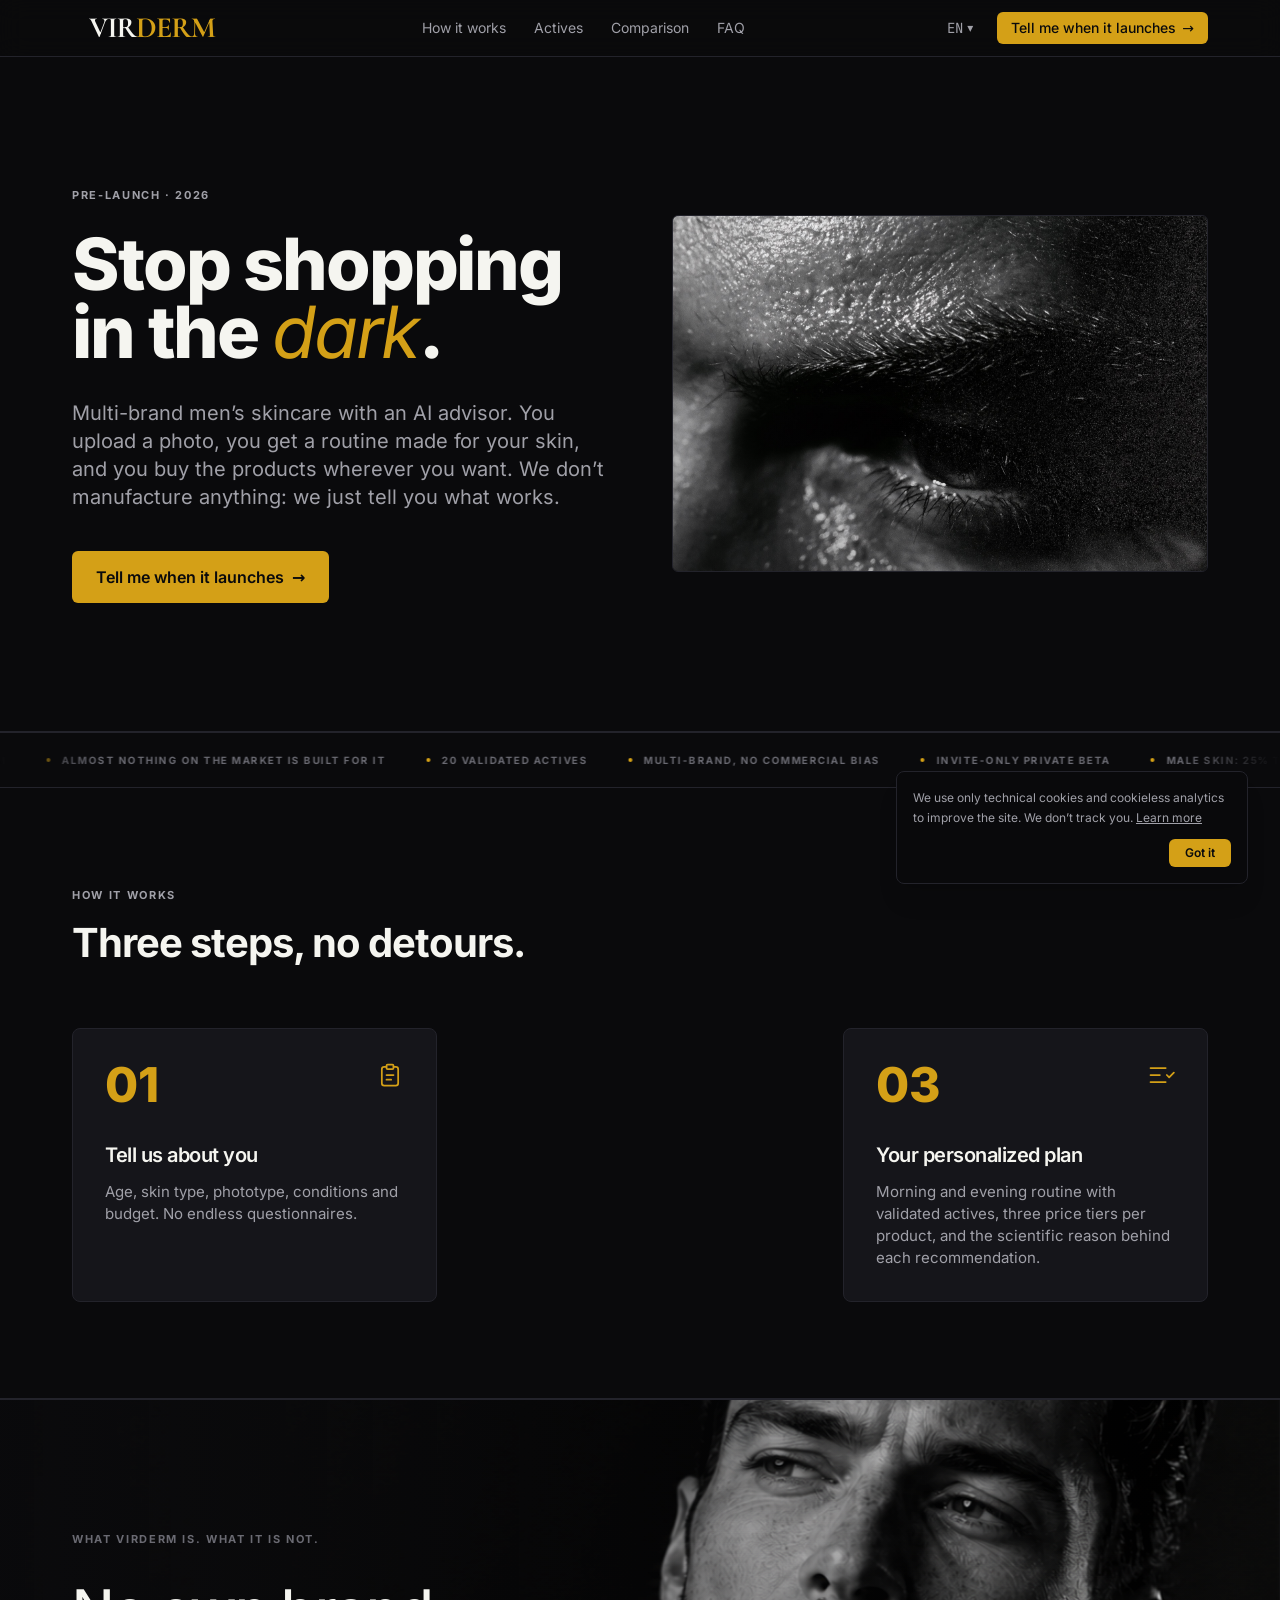
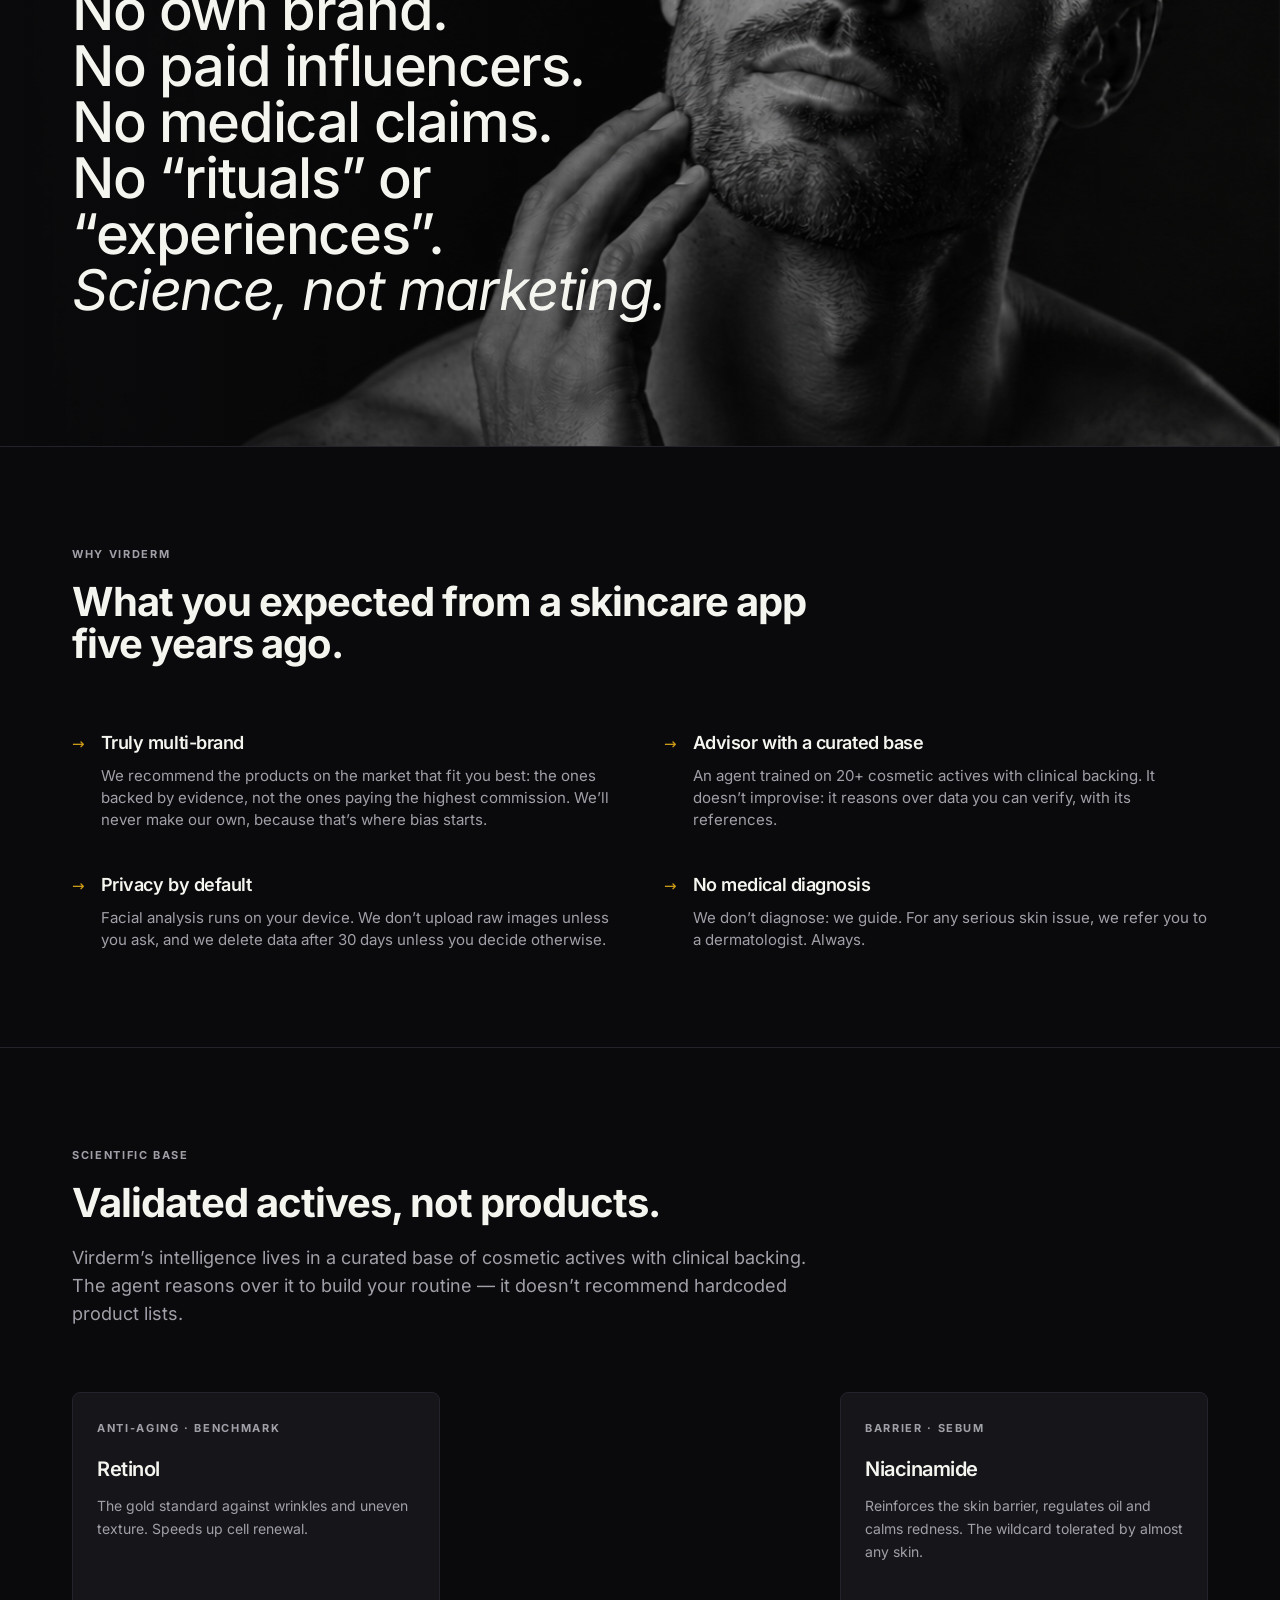
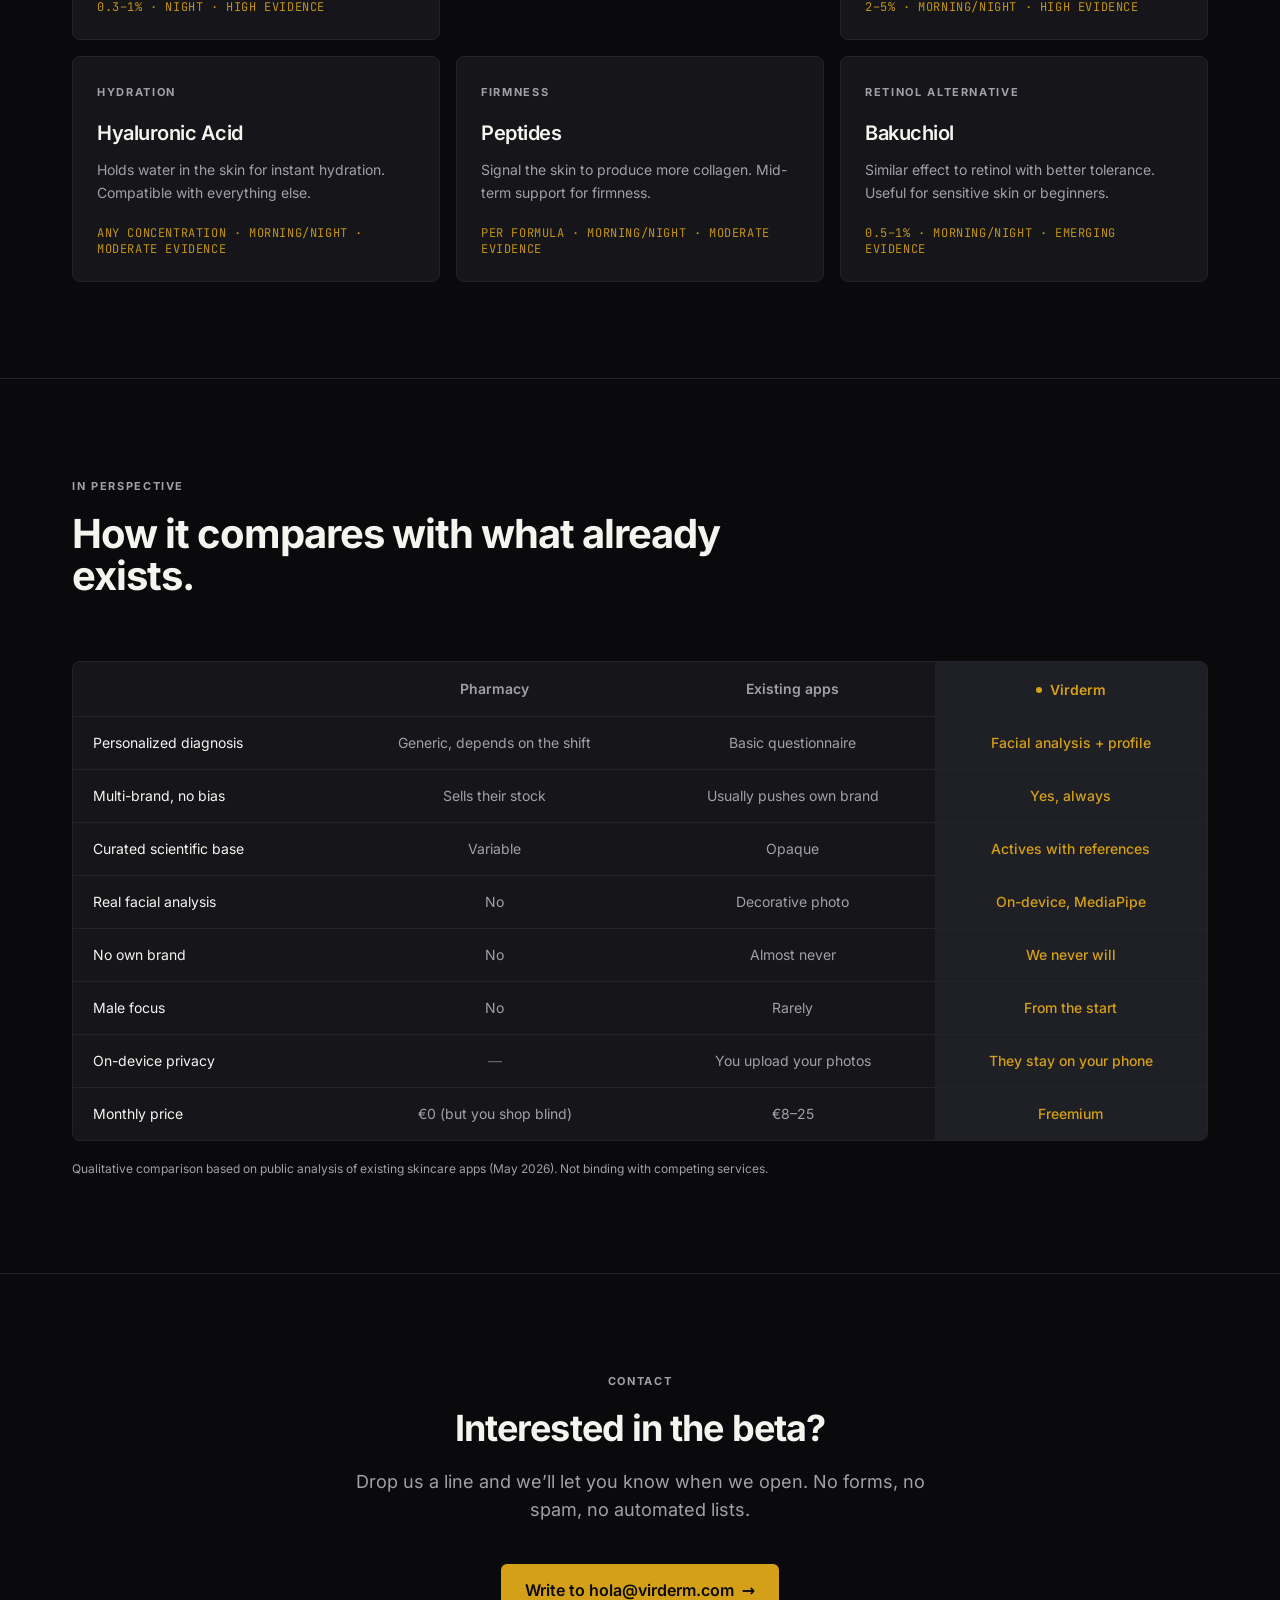
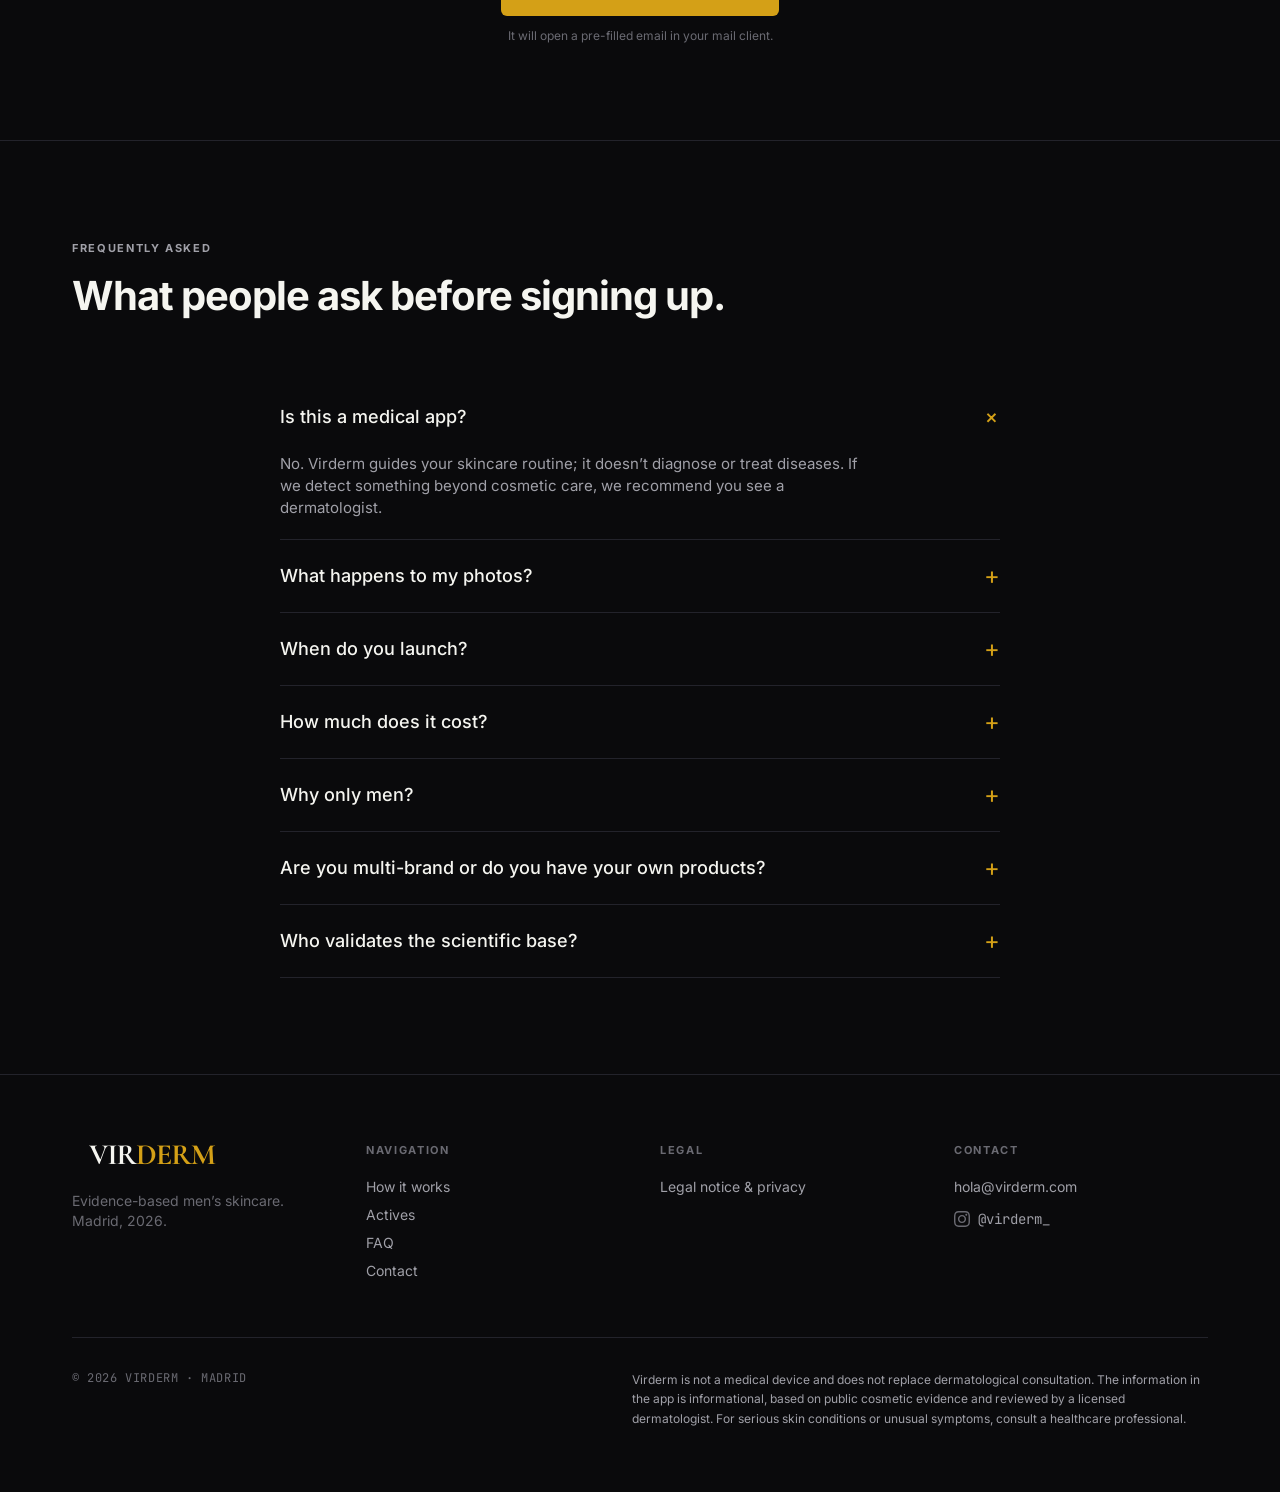
==== commit 533b38a2: "feat(landing): tracker de origen de entrada (UTM+referrer, first-party anónimo) + declaración" ====
--- a/en/index.html
+++ b/en/index.html
@@ -28,4 +28,4 @@
 +
 </span> </summary> <div class="pb-5" data-astro-cid-z6gx6xcw> <p class="max-w-prose text-text-secondary" data-astro-cid-z6gx6xcw>Multi-brand, and we’ll never have our own. The moment we manufactured our own products, our recommendation would stop being neutral. That’s the line we don’t cross.</p> </div> </details> </li><li class="border-b border-border-subtle" data-astro-cid-z6gx6xcw> <details class="group" data-astro-cid-z6gx6xcw> <summary class="flex w-full items-center justify-between gap-6 py-5 cursor-pointer list-none text-text-primary transition-colors duration-150 hover:text-accent" data-astro-cid-z6gx6xcw> <span class="text-base font-medium md:text-lg" data-astro-cid-z6gx6xcw>Who validates the scientific base?</span> <span aria-hidden="true" class="text-2xl text-accent transition-transform duration-200 group-open:rotate-45" data-astro-cid-z6gx6xcw>
 +
-</span> </summary> <div class="pb-5" data-astro-cid-z6gx6xcw> <p class="max-w-prose text-text-secondary" data-astro-cid-z6gx6xcw>Each active is backed by clinical literature with references (DOIs) you can check inside the app. The base is reviewed by a dermatologist before launch.</p> </div> </details> </li> </ul> </div> </div> </section>  </main> <footer class="bg-bg-primary py-16"> <div class="container-page"> <div class="grid gap-10 md:grid-cols-4"> <div> <svg xmlns="http://www.w3.org/2000/svg" viewBox="0 0 500 100" role="img" aria-label="Virderm" class="h-8 w-auto" preserveAspectRatio="xMidYMid meet"> <text x="250" y="78" font-family="'Cormorant Garamond', 'GT Sectra', 'Bodoni 72', Didot, 'Bodoni MT', 'Times New Roman', serif" font-size="92" font-weight="700" letter-spacing="-3" text-anchor="middle" style="text-rendering: geometricPrecision;"> <tspan fill="#f5f5f0">VIR</tspan><tspan fill="#d4a017">DERM</tspan> </text> </svg> <p class="mt-5 max-w-xs text-sm text-text-tertiary">Evidence-based men’s skincare. Madrid, 2026.</p> </div> <div> <p class="eyebrow text-text-tertiary">Navigation</p> <ul class="mt-4 space-y-2 text-sm"> <li> <a href="#como-funciona" class="text-text-secondary transition-colors hover:text-text-primary"> How it works </a> </li><li> <a href="#activos" class="text-text-secondary transition-colors hover:text-text-primary"> Actives </a> </li><li> <a href="#faq" class="text-text-secondary transition-colors hover:text-text-primary"> FAQ </a> </li><li> <a href="#contacto" class="text-text-secondary transition-colors hover:text-text-primary"> Contact </a> </li> </ul> </div> <div> <p class="eyebrow text-text-tertiary">Legal</p> <ul class="mt-4 space-y-2 text-sm"> <li> <a href="/en/legal-notice-and-privacy" class="text-text-secondary transition-colors hover:text-text-primary"> Legal notice &amp; privacy </a> </li> </ul> </div> <div> <p class="eyebrow text-text-tertiary">Contact</p> <ul class="mt-4 space-y-3 text-sm"> <li> <a href="mailto:hola@virderm.com" class="inline-block text-text-secondary transition-colors hover:text-text-primary"> hola@virderm.com </a> </li> <li> <a href="https://www.instagram.com/virderm_/" target="_blank" rel="noopener noreferrer" aria-label="Follow us on Instagram @virderm_" class="group inline-flex items-center gap-2 text-text-secondary transition-colors hover:text-text-primary"> <svg class="h-4 w-4 shrink-0 text-text-tertiary transition-colors group-hover:text-accent" viewBox="0 0 24 24" fill="currentColor" aria-hidden="true"> <path d="M12 2.163c3.204 0 3.584.012 4.849.07 3.252.148 4.771 1.691 4.919 4.919.058 1.265.069 1.645.069 4.849 0 3.205-.012 3.584-.069 4.849-.149 3.225-1.664 4.771-4.919 4.919-1.266.058-1.644.07-4.849.07-3.204 0-3.584-.012-4.849-.07-3.26-.149-4.771-1.699-4.919-4.92-.058-1.265-.07-1.644-.07-4.849 0-3.204.013-3.583.07-4.849.149-3.227 1.664-4.771 4.919-4.919 1.266-.057 1.645-.069 4.849-.069zm0-2.163c-3.259 0-3.667.014-4.947.072-4.358.2-6.78 2.618-6.98 6.98-.059 1.281-.073 1.689-.073 4.948 0 3.259.014 3.668.072 4.948.2 4.358 2.618 6.78 6.98 6.98 1.281.058 1.689.072 4.948.072 3.259 0 3.668-.014 4.948-.072 4.354-.2 6.782-2.618 6.979-6.98.059-1.28.073-1.689.073-4.948 0-3.259-.014-3.667-.072-4.947-.196-4.354-2.617-6.78-6.979-6.98-1.281-.059-1.69-.073-4.949-.073zm0 5.838c-3.403 0-6.162 2.759-6.162 6.162s2.759 6.163 6.162 6.163 6.162-2.759 6.162-6.163c0-3.403-2.759-6.162-6.162-6.162zm0 10.162c-2.209 0-4-1.79-4-4 0-2.209 1.791-4 4-4s4 1.791 4 4c0 2.21-1.791 4-4 4zm6.406-11.845c-.796 0-1.441.645-1.441 1.44s.645 1.44 1.441 1.44c.795 0 1.439-.645 1.439-1.44s-.644-1.44-1.439-1.44z"></path> </svg> <span class="font-mono">@virderm_</span> </a> </li> </ul> </div> </div> <div class="mt-14 flex flex-col gap-4 border-t border-border-subtle pt-8 md:flex-row md:items-start md:justify-between"> <p class="font-mono text-xs uppercase tracking-wider text-text-tertiary">© 2026 Virderm · Madrid</p> <p class="max-w-xl text-xs leading-relaxed text-text-secondary">Virderm is not a medical device and does not replace dermatological consultation. The information in the app is informational, based on public cosmetic evidence and reviewed by a licensed dermatologist. For serious skin conditions or unusual symptoms, consult a healthcare professional.</p> </div> </div> </footer>  <div data-cookie-notice hidden class="fixed inset-x-0 bottom-0 z-50 px-4 pb-4 sm:inset-x-auto sm:right-4 sm:max-w-sm"> <div role="region" aria-label="Cookie notice" class="rounded-lg border border-border-subtle bg-bg-primary/95 p-4 shadow-xl backdrop-blur-sm"> <p class="text-xs leading-relaxed text-text-secondary"> We use only technical cookies and cookieless analytics to improve the site. We don’t track you.  <a href="/en/legal-notice-and-privacy" class="underline transition-colors hover:text-text-primary">Learn more</a> </p> <div class="mt-3 flex justify-end"> <button type="button" data-cookie-accept class="rounded-md bg-accent px-4 py-1.5 text-xs font-semibold text-text-inverse transition-colors hover:bg-accent-hover focus-visible:outline-none focus-visible:ring-2 focus-visible:ring-accent focus-visible:ring-offset-2 focus-visible:ring-offset-bg-primary"> Got it </button> </div> </div> </div> <script type="module">const c="virderm_cookie_notice_v1",e=document.querySelector("[data-cookie-notice]");if(e){let t=!1;try{t=localStorage.getItem(c)==="1"}catch{}t||(e.hidden=!1,e.querySelector("[data-cookie-accept]")?.addEventListener("click",()=>{e.hidden=!0;try{localStorage.setItem(c,"1")}catch{}}))}</script> <script type="module">const e=document.querySelectorAll("[data-reveal]"),n=typeof matchMedia=="function"&&matchMedia("(prefers-reduced-motion: reduce)").matches;if(e.length&&!n&&"IntersectionObserver"in window){const t=new IntersectionObserver(r=>{r.forEach(o=>{const a=o.target;if(o.isIntersecting){const s=Number(a.dataset.revealIndex??0);window.setTimeout(()=>{a.dataset.revealed="true"},s*120)}else a.dataset.revealed="false"})},{threshold:.15,rootMargin:"0px 0px -5% 0px"});e.forEach(r=>t.observe(r))}else e.length&&e.forEach(t=>t.dataset.revealed="true");</script> </body> </html>+</span> </summary> <div class="pb-5" data-astro-cid-z6gx6xcw> <p class="max-w-prose text-text-secondary" data-astro-cid-z6gx6xcw>Each active is backed by clinical literature with references (DOIs) you can check inside the app. The base is reviewed by a dermatologist before launch.</p> </div> </details> </li> </ul> </div> </div> </section>  </main> <footer class="bg-bg-primary py-16"> <div class="container-page"> <div class="grid gap-10 md:grid-cols-4"> <div> <svg xmlns="http://www.w3.org/2000/svg" viewBox="0 0 500 100" role="img" aria-label="Virderm" class="h-8 w-auto" preserveAspectRatio="xMidYMid meet"> <text x="250" y="78" font-family="'Cormorant Garamond', 'GT Sectra', 'Bodoni 72', Didot, 'Bodoni MT', 'Times New Roman', serif" font-size="92" font-weight="700" letter-spacing="-3" text-anchor="middle" style="text-rendering: geometricPrecision;"> <tspan fill="#f5f5f0">VIR</tspan><tspan fill="#d4a017">DERM</tspan> </text> </svg> <p class="mt-5 max-w-xs text-sm text-text-tertiary">Evidence-based men’s skincare. Madrid, 2026.</p> </div> <div> <p class="eyebrow text-text-tertiary">Navigation</p> <ul class="mt-4 space-y-2 text-sm"> <li> <a href="#como-funciona" class="text-text-secondary transition-colors hover:text-text-primary"> How it works </a> </li><li> <a href="#activos" class="text-text-secondary transition-colors hover:text-text-primary"> Actives </a> </li><li> <a href="#faq" class="text-text-secondary transition-colors hover:text-text-primary"> FAQ </a> </li><li> <a href="#contacto" class="text-text-secondary transition-colors hover:text-text-primary"> Contact </a> </li> </ul> </div> <div> <p class="eyebrow text-text-tertiary">Legal</p> <ul class="mt-4 space-y-2 text-sm"> <li> <a href="/en/legal-notice-and-privacy" class="text-text-secondary transition-colors hover:text-text-primary"> Legal notice &amp; privacy </a> </li> </ul> </div> <div> <p class="eyebrow text-text-tertiary">Contact</p> <ul class="mt-4 space-y-3 text-sm"> <li> <a href="mailto:hola@virderm.com" class="inline-block text-text-secondary transition-colors hover:text-text-primary"> hola@virderm.com </a> </li> <li> <a href="https://www.instagram.com/virderm_/" target="_blank" rel="noopener noreferrer" aria-label="Follow us on Instagram @virderm_" class="group inline-flex items-center gap-2 text-text-secondary transition-colors hover:text-text-primary"> <svg class="h-4 w-4 shrink-0 text-text-tertiary transition-colors group-hover:text-accent" viewBox="0 0 24 24" fill="currentColor" aria-hidden="true"> <path d="M12 2.163c3.204 0 3.584.012 4.849.07 3.252.148 4.771 1.691 4.919 4.919.058 1.265.069 1.645.069 4.849 0 3.205-.012 3.584-.069 4.849-.149 3.225-1.664 4.771-4.919 4.919-1.266.058-1.644.07-4.849.07-3.204 0-3.584-.012-4.849-.07-3.26-.149-4.771-1.699-4.919-4.92-.058-1.265-.07-1.644-.07-4.849 0-3.204.013-3.583.07-4.849.149-3.227 1.664-4.771 4.919-4.919 1.266-.057 1.645-.069 4.849-.069zm0-2.163c-3.259 0-3.667.014-4.947.072-4.358.2-6.78 2.618-6.98 6.98-.059 1.281-.073 1.689-.073 4.948 0 3.259.014 3.668.072 4.948.2 4.358 2.618 6.78 6.98 6.98 1.281.058 1.689.072 4.948.072 3.259 0 3.668-.014 4.948-.072 4.354-.2 6.782-2.618 6.979-6.98.059-1.28.073-1.689.073-4.948 0-3.259-.014-3.667-.072-4.947-.196-4.354-2.617-6.78-6.979-6.98-1.281-.059-1.69-.073-4.949-.073zm0 5.838c-3.403 0-6.162 2.759-6.162 6.162s2.759 6.163 6.162 6.163 6.162-2.759 6.162-6.163c0-3.403-2.759-6.162-6.162-6.162zm0 10.162c-2.209 0-4-1.79-4-4 0-2.209 1.791-4 4-4s4 1.791 4 4c0 2.21-1.791 4-4 4zm6.406-11.845c-.796 0-1.441.645-1.441 1.44s.645 1.44 1.441 1.44c.795 0 1.439-.645 1.439-1.44s-.644-1.44-1.439-1.44z"></path> </svg> <span class="font-mono">@virderm_</span> </a> </li> </ul> </div> </div> <div class="mt-14 flex flex-col gap-4 border-t border-border-subtle pt-8 md:flex-row md:items-start md:justify-between"> <p class="font-mono text-xs uppercase tracking-wider text-text-tertiary">© 2026 Virderm · Madrid</p> <p class="max-w-xl text-xs leading-relaxed text-text-secondary">Virderm is not a medical device and does not replace dermatological consultation. The information in the app is informational, based on public cosmetic evidence and reviewed by a licensed dermatologist. For serious skin conditions or unusual symptoms, consult a healthcare professional.</p> </div> </div> </footer>  <div data-cookie-notice hidden class="fixed inset-x-0 bottom-0 z-50 px-4 pb-4 sm:inset-x-auto sm:right-4 sm:max-w-sm"> <div role="region" aria-label="Cookie notice" class="rounded-lg border border-border-subtle bg-bg-primary/95 p-4 shadow-xl backdrop-blur-sm"> <p class="text-xs leading-relaxed text-text-secondary"> We use only technical cookies and cookieless analytics to improve the site. We don’t track you.  <a href="/en/legal-notice-and-privacy" class="underline transition-colors hover:text-text-primary">Learn more</a> </p> <div class="mt-3 flex justify-end"> <button type="button" data-cookie-accept class="rounded-md bg-accent px-4 py-1.5 text-xs font-semibold text-text-inverse transition-colors hover:bg-accent-hover focus-visible:outline-none focus-visible:ring-2 focus-visible:ring-accent focus-visible:ring-offset-2 focus-visible:ring-offset-bg-primary"> Got it </button> </div> </div> </div> <script type="module">const c="virderm_cookie_notice_v1",e=document.querySelector("[data-cookie-notice]");if(e){let t=!1;try{t=localStorage.getItem(c)==="1"}catch{}t||(e.hidden=!1,e.querySelector("[data-cookie-accept]")?.addEventListener("click",()=>{e.hidden=!0;try{localStorage.setItem(c,"1")}catch{}}))}</script> <script type="module">const c="https://cobrpnpxuagfqwiggkwl.supabase.co",a="virderm_src_tracked";{let e=!1;try{e=sessionStorage.getItem(a)==="1"}catch{}if(!e){try{sessionStorage.setItem(a,"1")}catch{}const t=new URLSearchParams(location.search),r={path:location.pathname,referrer:document.referrer||null,utm_source:t.get("utm_source"),utm_medium:t.get("utm_medium"),utm_campaign:t.get("utm_campaign"),utm_content:t.get("utm_content"),utm_term:t.get("utm_term"),lang:navigator.language};fetch(`${c}/functions/v1/web-track`,{method:"POST",headers:{"Content-Type":"application/json"},body:JSON.stringify(r),keepalive:!0,mode:"cors"}).catch(()=>{})}}</script> <script type="module">const e=document.querySelectorAll("[data-reveal]"),n=typeof matchMedia=="function"&&matchMedia("(prefers-reduced-motion: reduce)").matches;if(e.length&&!n&&"IntersectionObserver"in window){const t=new IntersectionObserver(r=>{r.forEach(o=>{const a=o.target;if(o.isIntersecting){const s=Number(a.dataset.revealIndex??0);window.setTimeout(()=>{a.dataset.revealed="true"},s*120)}else a.dataset.revealed="false"})},{threshold:.15,rootMargin:"0px 0px -5% 0px"});e.forEach(r=>t.observe(r))}else e.length&&e.forEach(t=>t.dataset.revealed="true");</script> </body> </html>
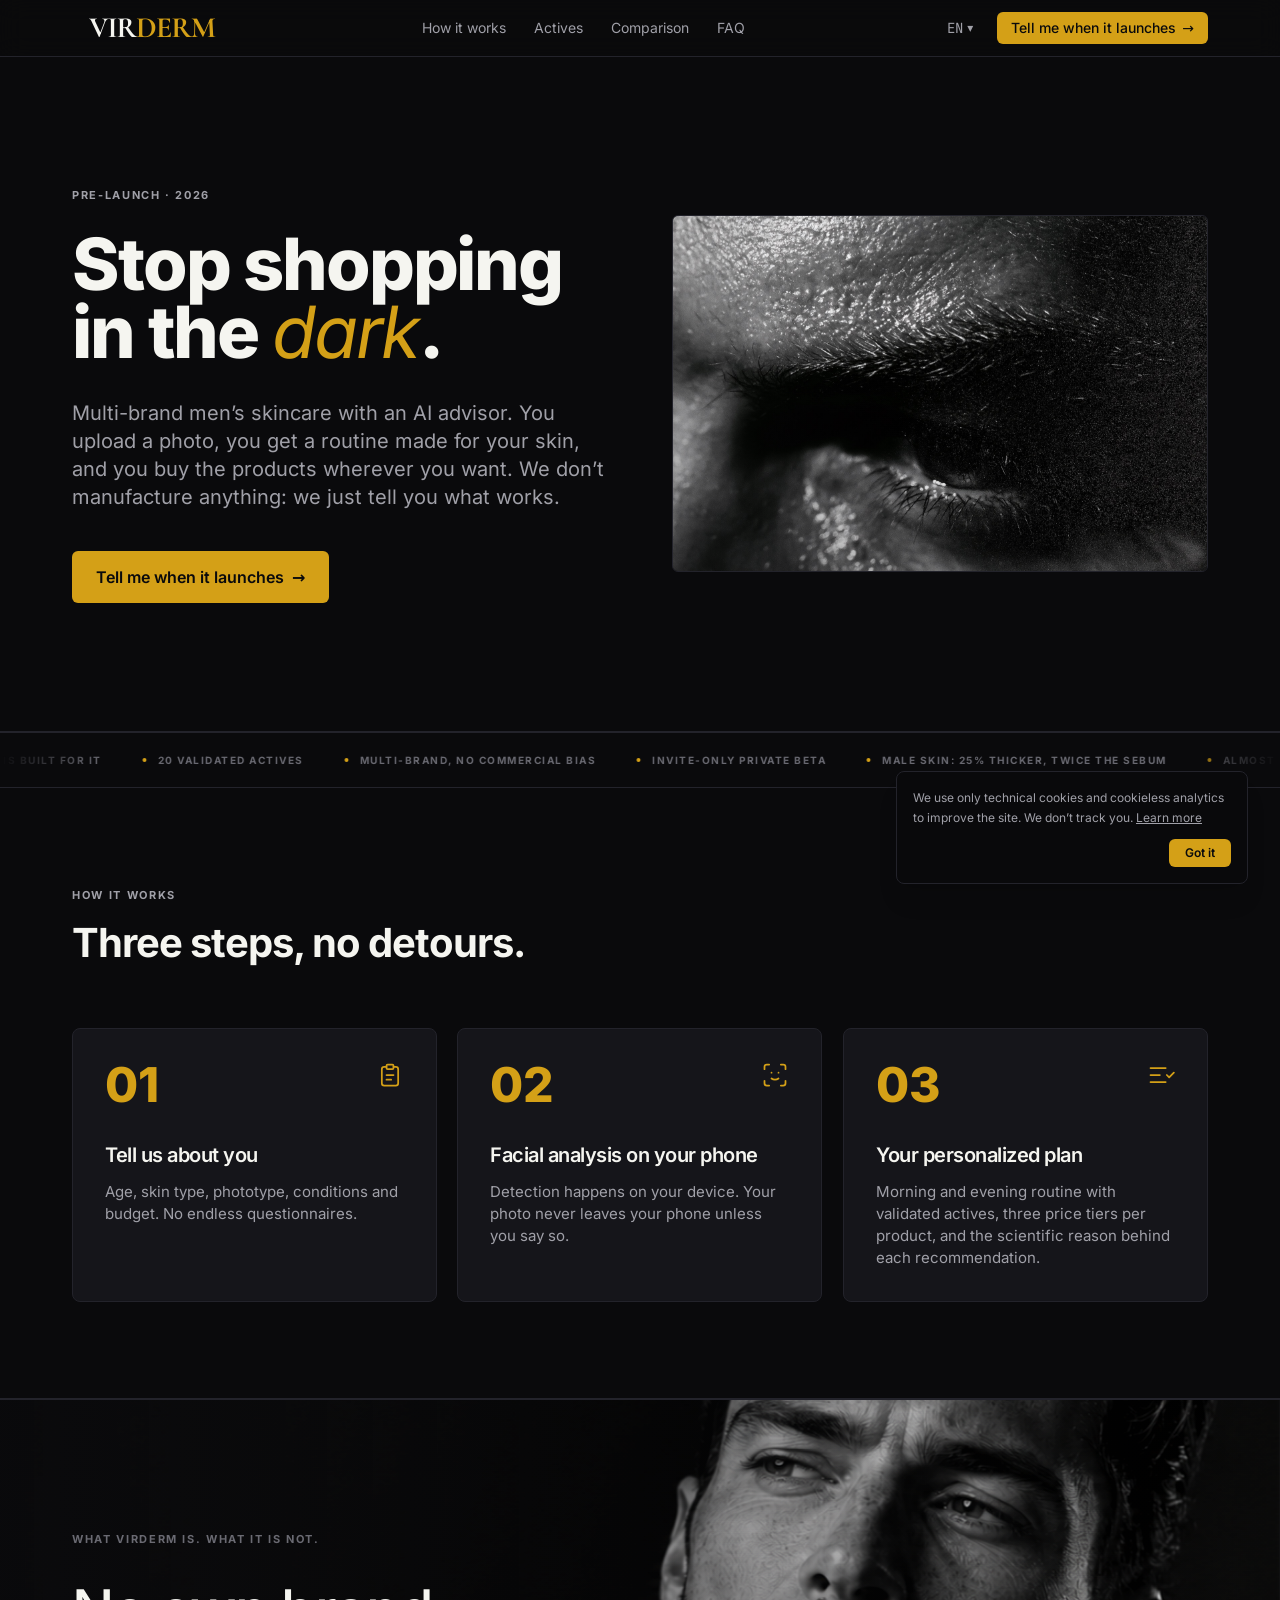
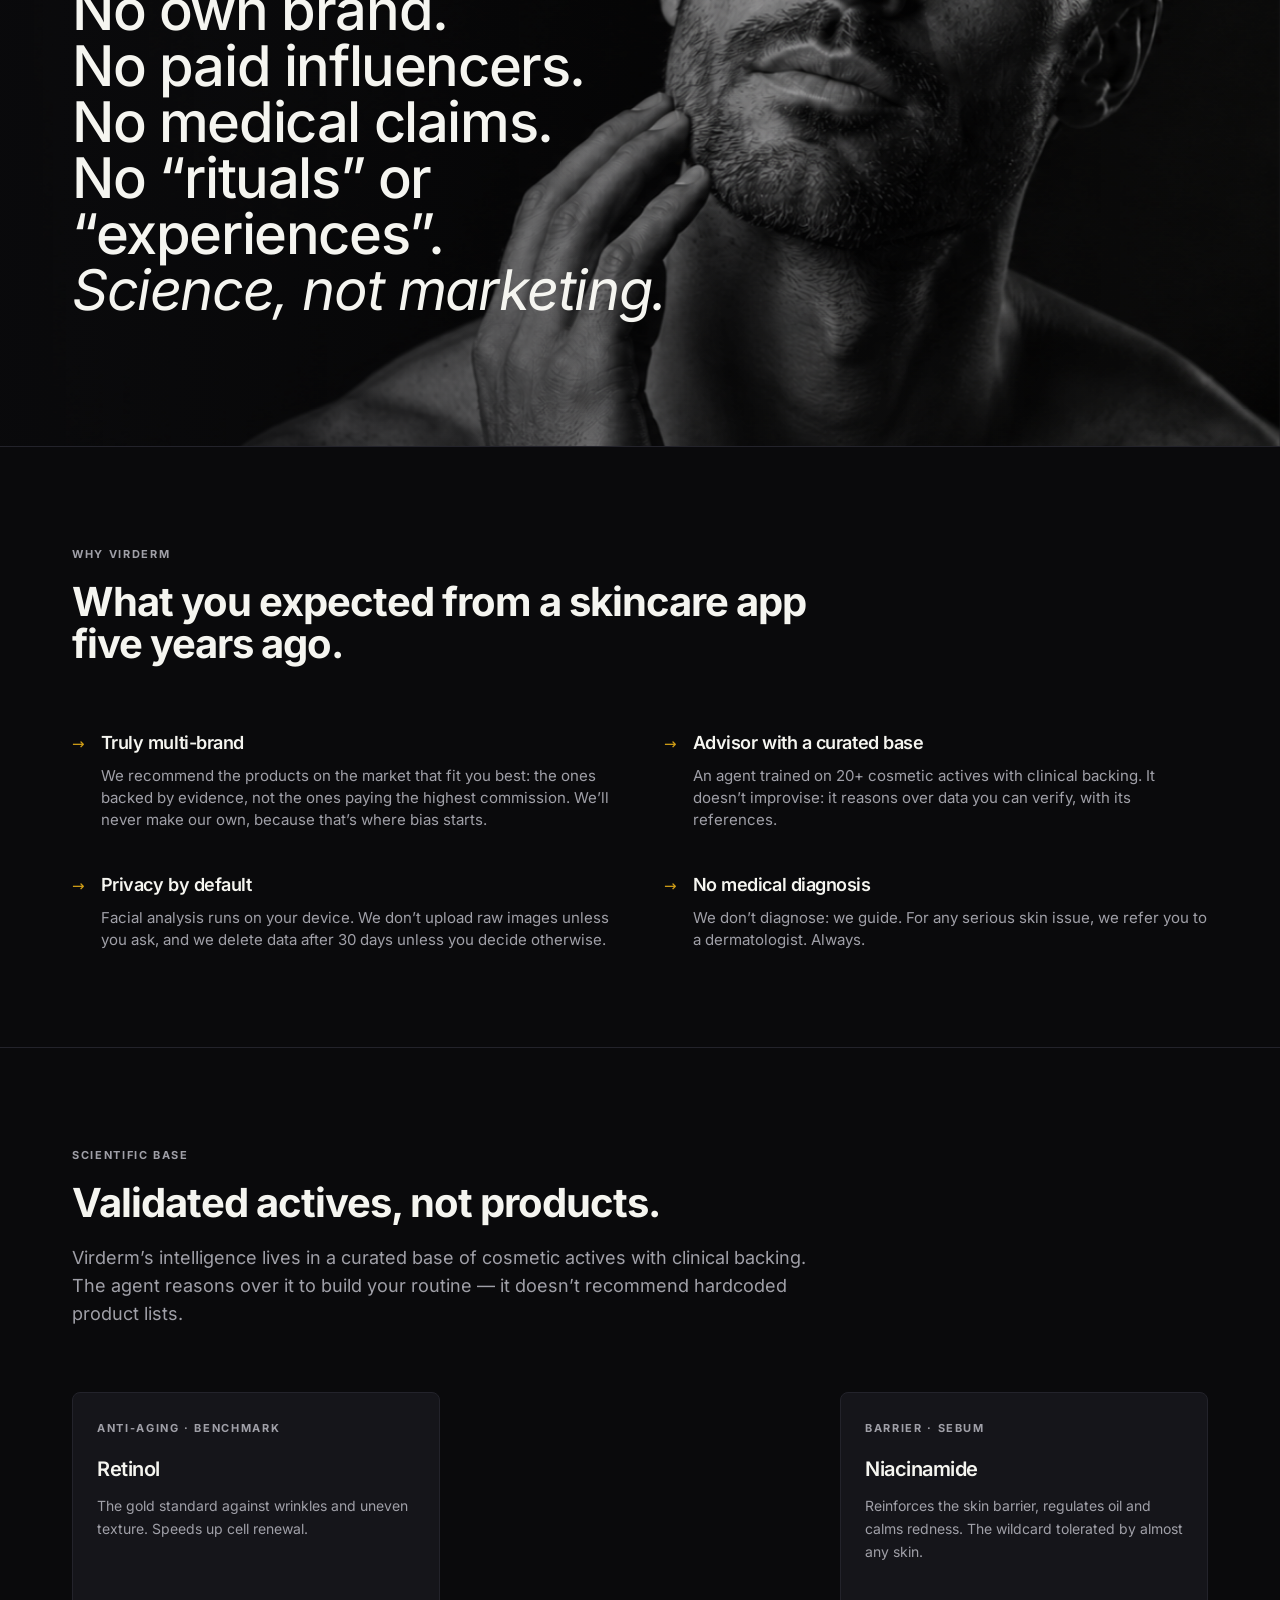
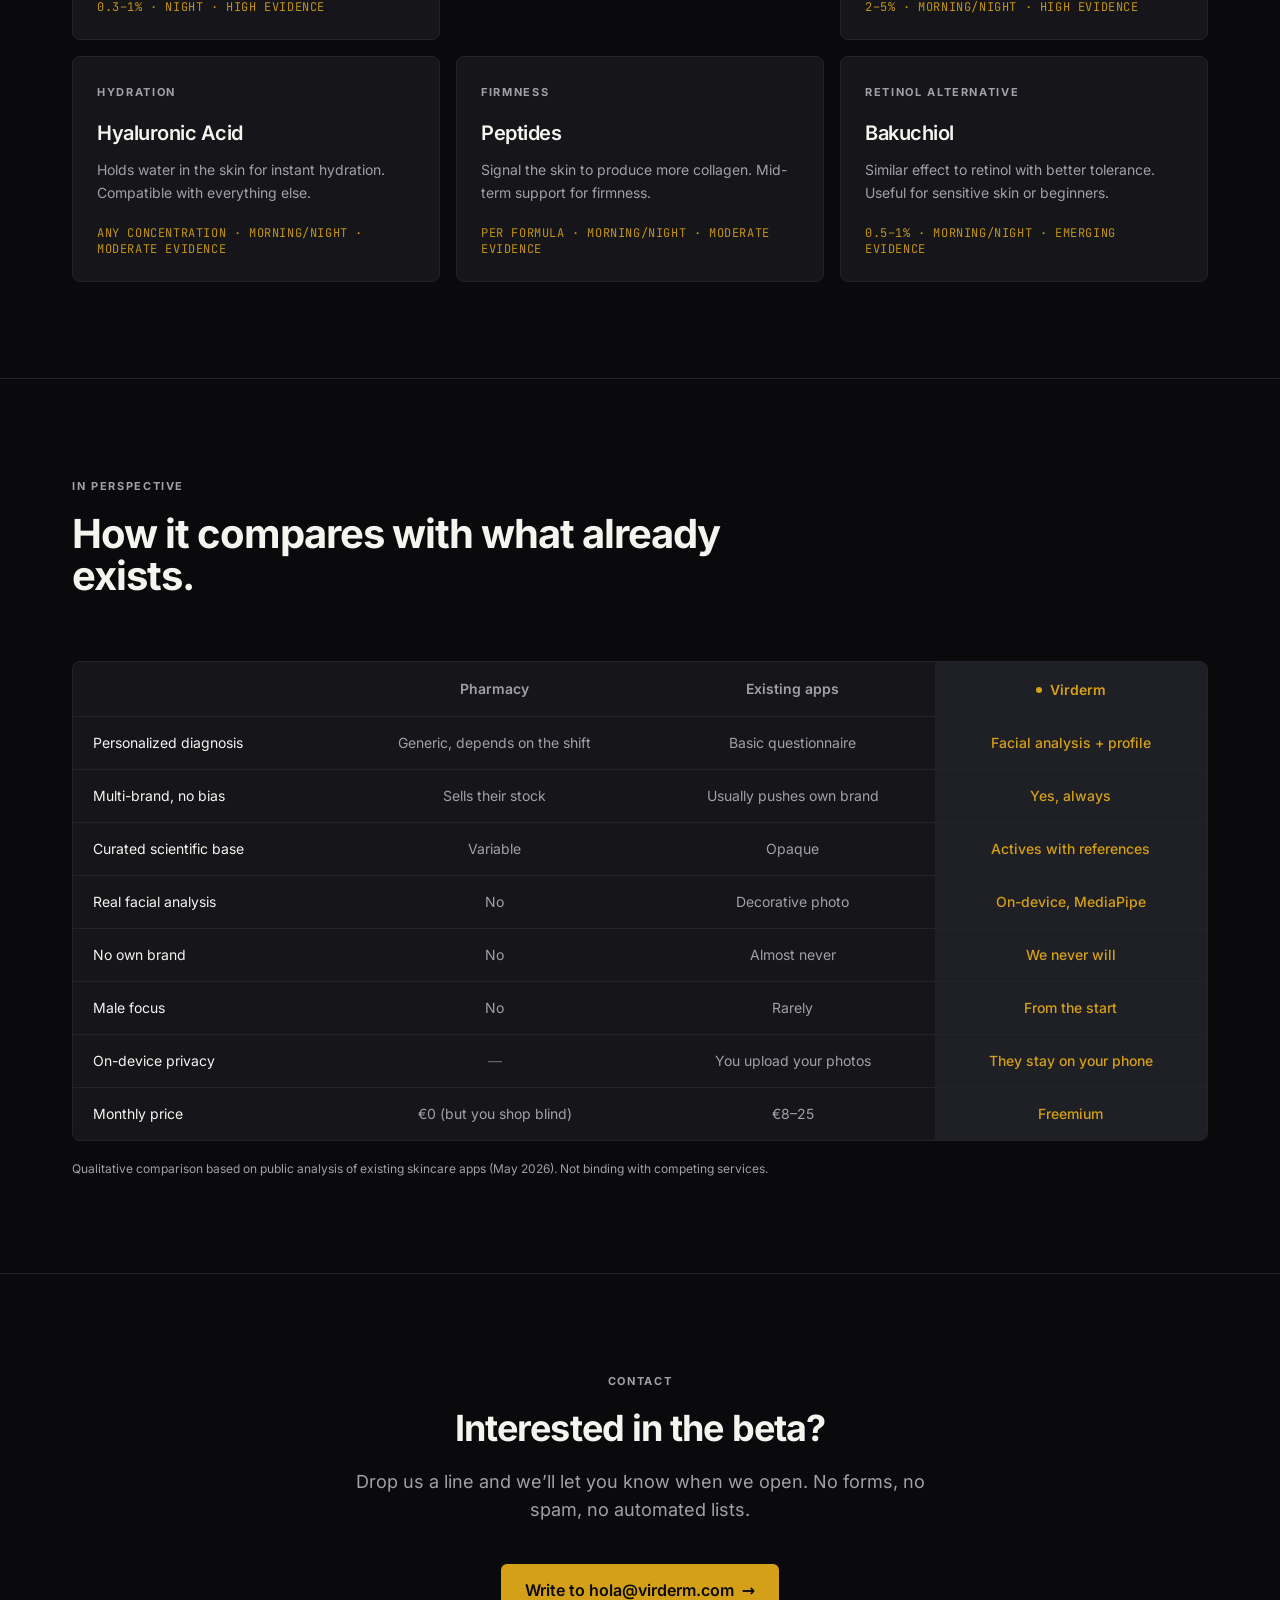
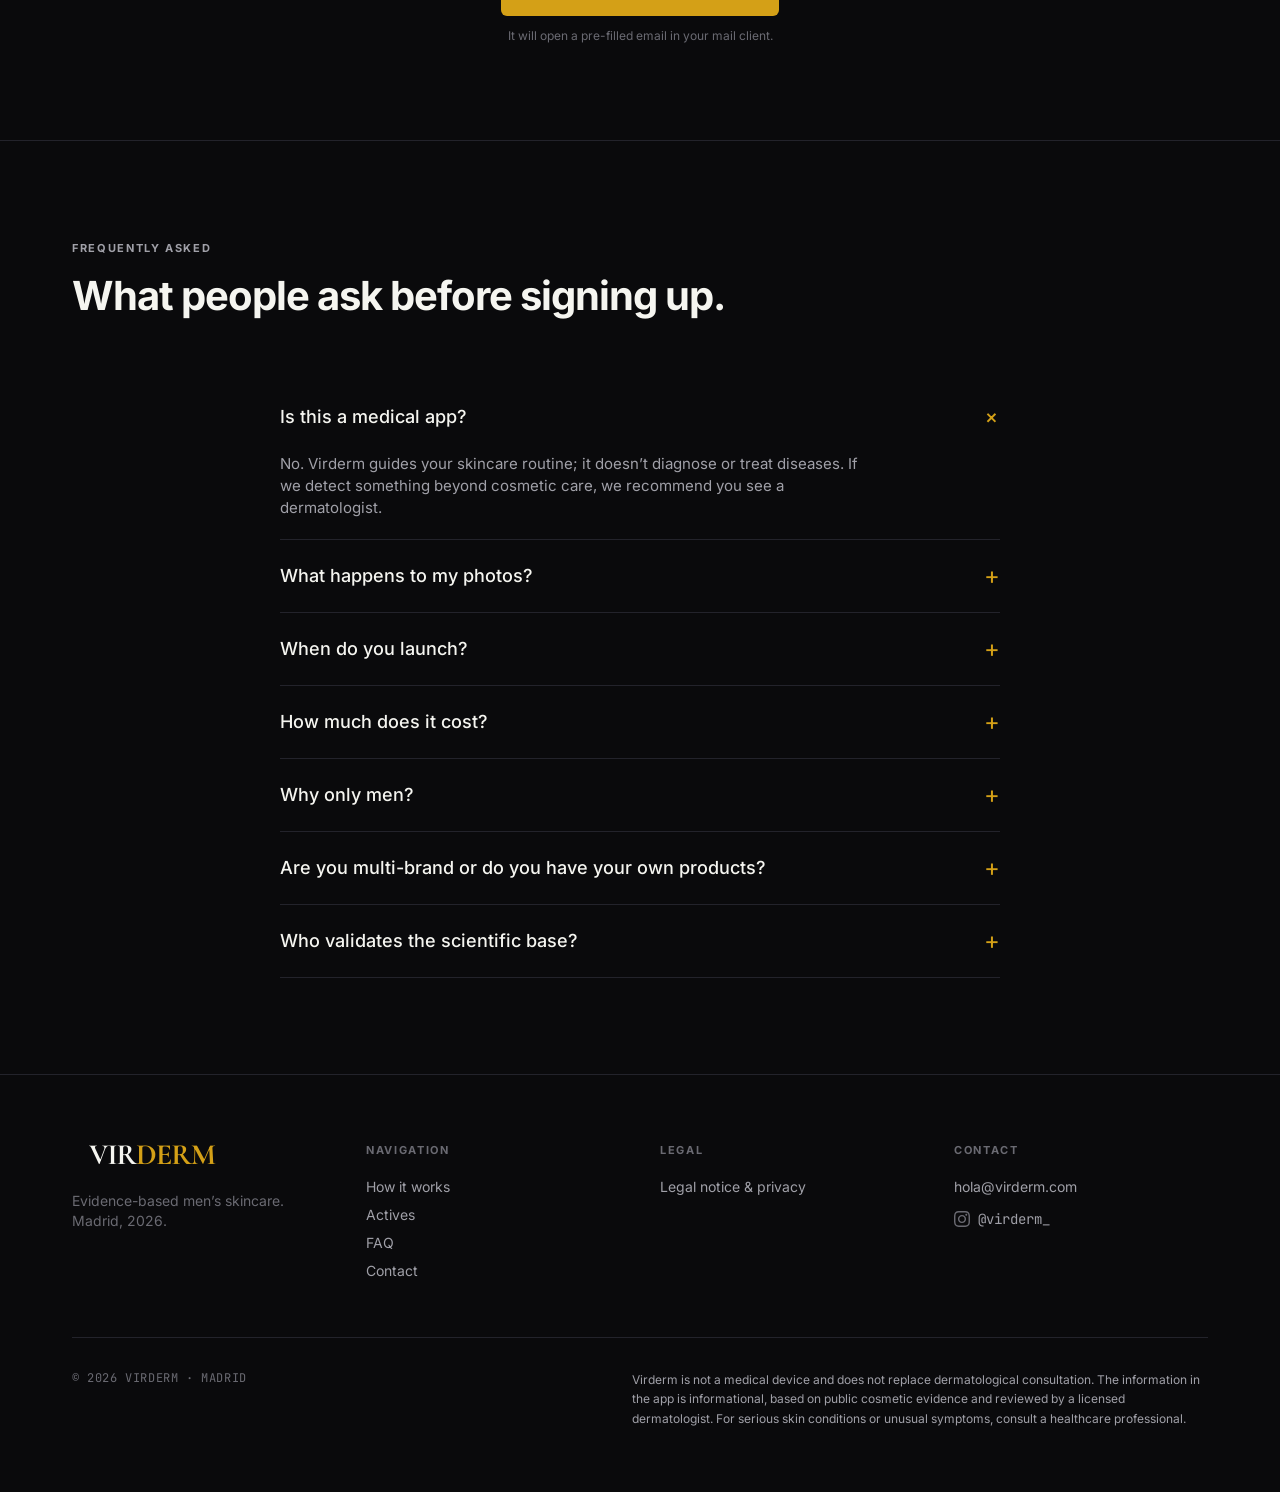
==== commit acf6bee5: "feat(landing): panel de admin /panel (origen + funnel + catálogo, token)" ====
--- a/en/index.html
+++ b/en/index.html
@@ -3,7 +3,7 @@
           opacity: 1 !important;
           transform: none !important;
         }
-      </style></noscript><link rel="stylesheet" href="/_astro/index.DrhFKEgL.css">
+      </style></noscript><link rel="stylesheet" href="/_astro/index.u9Fvwbzj.css">
 <style>details[data-astro-cid-ltpqzwiw]>summary[data-astro-cid-ltpqzwiw]::-webkit-details-marker{display:none}details[data-astro-cid-ltpqzwiw]>summary[data-astro-cid-ltpqzwiw]::marker{display:none}
 .manifesto-bg[data-astro-cid-5lwsku7t]{background-image:url(/manifiesto-bg.png);background-size:cover;background-position:center right;background-repeat:no-repeat;transform-origin:60% 50%;animation:manifesto-kenburns 42s ease-in-out infinite alternate}@keyframes manifesto-kenburns{0%{transform:scale(1.08) translate(0)}to{transform:scale(1.18) translate(-2%,-2%)}}@media(prefers-reduced-motion:reduce){.manifesto-bg[data-astro-cid-5lwsku7t]{animation:none;transform:scale(1.08)}}details[data-astro-cid-z6gx6xcw]>summary[data-astro-cid-z6gx6xcw]::-webkit-details-marker{display:none}details[data-astro-cid-z6gx6xcw]>summary[data-astro-cid-z6gx6xcw]{list-style:none}
 </style></head> <body>  <div id="scroll-progress" aria-hidden="true" class="fixed inset-x-0 top-0 z-50 h-[2px] bg-transparent pointer-events-none"> <div id="scroll-progress-bar" class="h-full bg-accent transition-[width] duration-75 ease-out" style="width: 0%;"></div> </div> <script type="module">const n=document.getElementById("scroll-progress-bar");if(n){const e=()=>{const t=document.documentElement,o=t.scrollTop,s=t.scrollHeight-t.clientHeight,c=s>0?o/s*100:0;n.style.width=`${c}%`};e(),window.addEventListener("scroll",e,{passive:!0}),window.addEventListener("resize",e,{passive:!0})}</script> <header class="fixed inset-x-0 top-0 z-40 backdrop-blur-md bg-bg-primary/70 border-b border-border-subtle"> <div class="container-page flex h-14 items-center justify-between"> <a href="/en/#top" class="flex items-center" aria-label="Virderm — home"> <svg xmlns="http://www.w3.org/2000/svg" viewBox="0 0 500 100" role="img" aria-label="Virderm" class="h-7 w-auto md:h-8" preserveAspectRatio="xMidYMid meet"> <text x="250" y="78" font-family="'Cormorant Garamond', 'GT Sectra', 'Bodoni 72', Didot, 'Bodoni MT', 'Times New Roman', serif" font-size="92" font-weight="700" letter-spacing="-3" text-anchor="middle" style="text-rendering: geometricPrecision;"> <tspan fill="#f5f5f0">VIR</tspan><tspan fill="#d4a017">DERM</tspan> </text> </svg> </a> <nav class="hidden md:flex items-center gap-7 text-sm text-text-secondary"> <a href="#como-funciona" class="hover:text-text-primary transition-colors"> How it works </a><a href="#activos" class="hover:text-text-primary transition-colors"> Actives </a><a href="#comparativa" class="hover:text-text-primary transition-colors"> Comparison </a><a href="#faq" class="hover:text-text-primary transition-colors"> FAQ </a> </nav> <div class="flex items-center gap-2 md:gap-3"> <details class="relative" data-astro-cid-ltpqzwiw> <summary class="flex min-h-[40px] cursor-pointer items-center gap-1 list-none rounded-md px-3 py-2 text-sm text-text-secondary transition-colors hover:text-text-primary" aria-label="Idioma" data-astro-cid-ltpqzwiw> <span class="font-mono" data-astro-cid-ltpqzwiw>EN</span> <span aria-hidden="true" class="text-xs" data-astro-cid-ltpqzwiw>▾</span> </summary> <div class="absolute right-0 z-50 mt-2 min-w-[150px] overflow-hidden rounded-md border border-border-subtle bg-bg-secondary py-1 shadow-lg" data-astro-cid-ltpqzwiw> <a href="/" hreflang="es" class="block px-3 py-1.5 text-sm transition-colors hover:bg-bg-tertiary text-text-secondary hover:text-text-primary" data-astro-cid-ltpqzwiw> Español </a><a href="/en/" hreflang="en" class="block px-3 py-1.5 text-sm transition-colors hover:bg-bg-tertiary text-accent font-medium" data-astro-cid-ltpqzwiw> English </a><a href="/fr/" hreflang="fr" class="block px-3 py-1.5 text-sm transition-colors hover:bg-bg-tertiary text-text-secondary hover:text-text-primary" data-astro-cid-ltpqzwiw> Français </a><a href="/it/" hreflang="it" class="block px-3 py-1.5 text-sm transition-colors hover:bg-bg-tertiary text-text-secondary hover:text-text-primary" data-astro-cid-ltpqzwiw> Italiano </a> </div> </details>  <a href="mailto:hola@virderm.com?subject=I%20want%20to%20know%20more%20about%20the%20Virderm%20beta&#38;body=Hi%2C%0A%0AI%E2%80%99m%20interested%20in%20trying%20Virderm%20when%20you%20launch.%20Could%20you%20let%20me%20know%3F%0A%0A(Optional%3A%20tell%20me%20briefly%20why%20you%E2%80%99re%20interested%20or%20what%20you%20want%20to%20solve)%0A%0AThanks!" class="inline-flex items-center gap-1.5 whitespace-nowrap rounded-md bg-accent px-3 py-1.5 text-sm font-medium text-text-inverse transition-all duration-150 hover:bg-accent-hover hover:scale-[1.02] md:px-3.5"> <span class="md:hidden">Notify me</span> <span class="hidden md:inline">Tell me when it launches</span> <span aria-hidden="true">→</span> </a> </div> </div> </header> <main class="min-h-screen bg-bg-primary text-text-primary"> <section id="top" class="relative isolate border-b border-border-subtle overflow-hidden pt-14"> <div class="container-page relative"> <div class="grid items-center gap-10 py-12 md:grid-cols-2 md:gap-12 md:py-24 lg:py-32 lg:gap-16"> <div class="order-1 md:order-2 relative"> <div class="relative overflow-hidden rounded-md border border-border-subtle"> <img src="/hero-face.jpg" alt="Editorial black-and-white close-up of male skin" width="1600" height="1066" loading="eager" decoding="async" class="block h-auto w-full"> <div aria-hidden="true" class="pointer-events-none absolute inset-0 bg-gradient-to-tr from-bg-primary/40 via-transparent to-transparent"></div> </div> </div> <div class="order-2 md:order-1 max-w-xl"> <p class="eyebrow reveal" style="animation-delay: 0ms;">Pre-launch · 2026</p> <h1 class="reveal mt-6 text-[2.5rem] leading-[1] font-extrabold tracking-[-0.03em] sm:text-5xl md:text-[3.75rem] md:leading-[0.95] lg:text-[4.5rem]" style="animation-delay: 120ms;">Stop shopping<br />in the <span class="italic text-accent font-medium">dark</span>.</h1> <p class="reveal mt-6 text-base leading-relaxed text-text-secondary md:mt-8 md:text-lg lg:text-xl" style="animation-delay: 260ms;"> Multi-brand men’s skincare with an AI advisor. You upload a photo, you get a routine made for your skin, and you buy the products wherever you want. We don’t manufacture anything: we just tell you what works. </p> <div class="reveal mt-8 md:mt-10" style="animation-delay: 400ms;"> <a href="mailto:hola@virderm.com?subject=I%20want%20to%20know%20more%20about%20the%20Virderm%20beta&#38;body=Hi%2C%0A%0AI%E2%80%99m%20interested%20in%20trying%20Virderm%20when%20you%20launch.%20Could%20you%20let%20me%20know%3F%0A%0A(Optional%3A%20tell%20me%20briefly%20why%20you%E2%80%99re%20interested%20or%20what%20you%20want%20to%20solve)%0A%0AThanks!" class="btn-primary group text-base px-6 py-3.5"> Tell me when it launches <span aria-hidden="true" class="transition-transform group-hover:translate-x-0.5">→</span> </a> </div> </div> </div> </div> </section> <section aria-label="Trust signals" class="border-y border-border-subtle bg-bg-primary"> <div class="marquee-mask overflow-hidden py-4"> <div id="trust-marquee" class="flex w-max items-center gap-10 whitespace-nowrap will-change-transform" aria-hidden="true">  <span data-key="0-0" class="micro flex shrink-0 items-center gap-3 text-text-tertiary"> <span class="h-1 w-1 rounded-full bg-accent"></span> Male skin: 25% thicker, twice the sebum </span><span data-key="0-1" class="micro flex shrink-0 items-center gap-3 text-text-tertiary"> <span class="h-1 w-1 rounded-full bg-accent"></span> Almost nothing on the market is built for it </span><span data-key="0-2" class="micro flex shrink-0 items-center gap-3 text-text-tertiary"> <span class="h-1 w-1 rounded-full bg-accent"></span> 20 validated actives </span><span data-key="0-3" class="micro flex shrink-0 items-center gap-3 text-text-tertiary"> <span class="h-1 w-1 rounded-full bg-accent"></span> Multi-brand, no commercial bias </span><span data-key="0-4" class="micro flex shrink-0 items-center gap-3 text-text-tertiary"> <span class="h-1 w-1 rounded-full bg-accent"></span> Invite-only private beta </span><span data-key="1-0" class="micro flex shrink-0 items-center gap-3 text-text-tertiary"> <span class="h-1 w-1 rounded-full bg-accent"></span> Male skin: 25% thicker, twice the sebum </span><span data-key="1-1" class="micro flex shrink-0 items-center gap-3 text-text-tertiary"> <span class="h-1 w-1 rounded-full bg-accent"></span> Almost nothing on the market is built for it </span><span data-key="1-2" class="micro flex shrink-0 items-center gap-3 text-text-tertiary"> <span class="h-1 w-1 rounded-full bg-accent"></span> 20 validated actives </span><span data-key="1-3" class="micro flex shrink-0 items-center gap-3 text-text-tertiary"> <span class="h-1 w-1 rounded-full bg-accent"></span> Multi-brand, no commercial bias </span><span data-key="1-4" class="micro flex shrink-0 items-center gap-3 text-text-tertiary"> <span class="h-1 w-1 rounded-full bg-accent"></span> Invite-only private beta </span><span data-key="2-0" class="micro flex shrink-0 items-center gap-3 text-text-tertiary"> <span class="h-1 w-1 rounded-full bg-accent"></span> Male skin: 25% thicker, twice the sebum </span><span data-key="2-1" class="micro flex shrink-0 items-center gap-3 text-text-tertiary"> <span class="h-1 w-1 rounded-full bg-accent"></span> Almost nothing on the market is built for it </span><span data-key="2-2" class="micro flex shrink-0 items-center gap-3 text-text-tertiary"> <span class="h-1 w-1 rounded-full bg-accent"></span> 20 validated actives </span><span data-key="2-3" class="micro flex shrink-0 items-center gap-3 text-text-tertiary"> <span class="h-1 w-1 rounded-full bg-accent"></span> Multi-brand, no commercial bias </span><span data-key="2-4" class="micro flex shrink-0 items-center gap-3 text-text-tertiary"> <span class="h-1 w-1 rounded-full bg-accent"></span> Invite-only private beta </span> </div> </div>  <ul class="sr-only"> <li>Male skin: 25% thicker, twice the sebum</li><li>Almost nothing on the market is built for it</li><li>20 validated actives</li><li>Multi-brand, no commercial bias</li><li>Invite-only private beta</li> </ul> </section> <script type="module">const s=document.getElementById("trust-marquee"),l=typeof matchMedia=="function"&&matchMedia("(prefers-reduced-motion: reduce)").matches;if(s&&!l){let e=0,n=0,i=typeof window<"u"?window.scrollY:0,t=0;const c=()=>{t=s.scrollWidth/3};c(),window.addEventListener("resize",c,{passive:!0}),typeof document<"u"&&document.fonts&&document.fonts.ready&&document.fonts.ready.then(c).catch(()=>{}),window.addEventListener("scroll",()=>{const o=window.scrollY,a=o-i;i=o,n+=a*.6},{passive:!0});const r=.5,d=()=>{const o=r+n*.05;e-=o,t>0&&(e<=-t&&(e+=t),e>0&&(e-=t)),s.style.transform=`translate3d(${e}px, 0, 0)`,n*=.92,requestAnimationFrame(d)};requestAnimationFrame(d)}</script> <section id="como-funciona" class="border-b border-border-subtle py-16 md:py-24"> <div class="container-page"> <header data-reveal class="max-w-3xl"> <p class="eyebrow">How it works</p> <h2 class="mt-4 text-3xl font-bold tracking-tight md:text-4xl lg:text-[2.5rem] lg:leading-[1.05]"> Three steps, no detours. </h2> </header> <div class="mt-14 grid gap-6 md:mt-16 md:grid-cols-3 md:gap-5"> <article data-reveal data-reveal-index="0" class="group flex flex-col rounded-lg border border-border-subtle bg-bg-secondary p-8 transition-[border-color,transform] duration-200 hover:-translate-y-0.5 hover:border-accent/40"> <div class="flex items-start justify-between gap-4"> <span class="font-sans text-5xl font-extrabold leading-none text-accent">01</span> <span class="text-accent" aria-hidden="true"> <svg viewBox="0 0 24 24" width="28" height="28" fill="none" stroke="currentColor" stroke-width="1.5" stroke-linecap="round" stroke-linejoin="round"> <path d="M9 5H7a2 2 0 0 0-2 2v12a2 2 0 0 0 2 2h10a2 2 0 0 0 2-2V7a2 2 0 0 0-2-2h-2"></path> <rect x="9" y="3" width="6" height="4" rx="1"></rect> <path d="M9 12h6"></path> <path d="M9 16h4"></path> </svg>   </span> </div> <h3 class="mt-8 text-xl font-semibold tracking-tight">Tell us about you</h3> <p class="mt-3 text-text-secondary">Age, skin type, phototype, conditions and budget. No endless questionnaires.</p> </article><article data-reveal data-reveal-index="1" class="group flex flex-col rounded-lg border border-border-subtle bg-bg-secondary p-8 transition-[border-color,transform] duration-200 hover:-translate-y-0.5 hover:border-accent/40"> <div class="flex items-start justify-between gap-4"> <span class="font-sans text-5xl font-extrabold leading-none text-accent">02</span> <span class="text-accent" aria-hidden="true">  <svg viewBox="0 0 24 24" width="28" height="28" fill="none" stroke="currentColor" stroke-width="1.5" stroke-linecap="round" stroke-linejoin="round"> <path d="M3 7V5a2 2 0 0 1 2-2h2"></path> <path d="M17 3h2a2 2 0 0 1 2 2v2"></path> <path d="M21 17v2a2 2 0 0 1-2 2h-2"></path> <path d="M7 21H5a2 2 0 0 1-2-2v-2"></path> <path d="M9 10h.01"></path> <path d="M15 10h.01"></path> <path d="M9 15c.85.63 1.885 1 3 1s2.15-.37 3-1"></path> </svg>  </span> </div> <h3 class="mt-8 text-xl font-semibold tracking-tight">Facial analysis on your phone</h3> <p class="mt-3 text-text-secondary">Detection happens on your device. Your photo never leaves your phone unless you say so.</p> </article><article data-reveal data-reveal-index="2" class="group flex flex-col rounded-lg border border-border-subtle bg-bg-secondary p-8 transition-[border-color,transform] duration-200 hover:-translate-y-0.5 hover:border-accent/40"> <div class="flex items-start justify-between gap-4"> <span class="font-sans text-5xl font-extrabold leading-none text-accent">03</span> <span class="text-accent" aria-hidden="true">   <svg viewBox="0 0 24 24" width="28" height="28" fill="none" stroke="currentColor" stroke-width="1.5" stroke-linecap="round" stroke-linejoin="round"> <path d="M11 12H3"></path> <path d="M16 6H3"></path> <path d="M16 18H3"></path> <path d="m17 12 2 2 4-4"></path> </svg> </span> </div> <h3 class="mt-8 text-xl font-semibold tracking-tight">Your personalized plan</h3> <p class="mt-3 text-text-secondary">Morning and evening routine with validated actives, three price tiers per product, and the scientific reason behind each recommendation.</p> </article> </div> </div> </section> <section aria-labelledby="manifiesto-title" class="relative isolate overflow-hidden border-y border-border-subtle bg-bg-tertiary" data-astro-cid-5lwsku7t>  <div id="manifesto-parallax" aria-hidden="true" class="absolute inset-x-0 -inset-y-[20%] -z-20 will-change-transform" data-astro-cid-5lwsku7t>  <div class="manifesto-bg absolute inset-0" data-astro-cid-5lwsku7t></div> </div>  <div aria-hidden="true" class="absolute inset-0 -z-10 bg-gradient-to-b from-bg-primary/85 via-bg-primary/55 to-bg-primary/35 md:bg-gradient-to-r md:from-bg-primary/95 md:via-bg-primary/40 md:to-transparent" data-astro-cid-5lwsku7t></div> <div class="container-page relative py-24 md:py-32" data-astro-cid-5lwsku7t> <div class="max-w-md md:max-w-xl lg:max-w-2xl" data-astro-cid-5lwsku7t> <p class="eyebrow text-text-tertiary" data-astro-cid-5lwsku7t>What Virderm is. What it is not.</p> <h2 id="manifiesto-title" class="mt-8 text-3xl font-medium leading-[1.15] tracking-tight md:text-5xl lg:text-[3.5rem]" data-astro-cid-5lwsku7t> <span class="reveal block" style="animation-delay: 0ms;" data-astro-cid-5lwsku7t> <span class="text-text-primary" data-astro-cid-5lwsku7t>No own brand.</span> </span><span class="reveal block" style="animation-delay: 140ms;" data-astro-cid-5lwsku7t> <span class="text-text-primary" data-astro-cid-5lwsku7t>No paid influencers.</span> </span><span class="reveal block" style="animation-delay: 280ms;" data-astro-cid-5lwsku7t> <span class="text-text-primary" data-astro-cid-5lwsku7t>No medical claims.</span> </span><span class="reveal block" style="animation-delay: 420ms;" data-astro-cid-5lwsku7t> <span class="text-text-primary" data-astro-cid-5lwsku7t>No “rituals” or “experiences”.</span> </span><span class="reveal block" style="animation-delay: 560ms;" data-astro-cid-5lwsku7t> <span class="italic font-normal text-text-primary" data-astro-cid-5lwsku7t>Science, not marketing.</span> </span> </h2> </div> </div> </section>  <script type="module">const n=document.getElementById("manifesto-parallax"),c=typeof matchMedia=="function"&&matchMedia("(prefers-reduced-motion: reduce)").matches;if(n&&!c){let e=!1;const o=()=>{e=!1;const r=n.getBoundingClientRect(),t=window.innerHeight||0;if(t===0)return;const i=(r.top+r.height/2-t/2)/t,a=-Math.max(-1.5,Math.min(1.5,i))*80;n.style.transform=`translate3d(0, ${a}px, 0)`},s=()=>{e||(e=!0,requestAnimationFrame(o))};window.addEventListener("scroll",s,{passive:!0}),window.addEventListener("resize",s,{passive:!0}),o()}</script> <section id="por-que" class="border-b border-border-subtle py-16 md:py-24"> <div class="container-page"> <header data-reveal class="max-w-3xl"> <p class="eyebrow">Why Virderm</p> <h2 class="mt-4 text-3xl font-bold tracking-tight md:text-4xl lg:text-[2.5rem] lg:leading-[1.05]"> What you expected from a skincare app five years ago. </h2> </header> <div class="mt-14 grid gap-x-12 gap-y-10 md:mt-16 md:grid-cols-2"> <div class="flex gap-4"> <span aria-hidden="true" class="mt-1 text-accent">
--- a/_astro/index.u9Fvwbzj.css
+++ b/_astro/index.u9Fvwbzj.css
@@ -0,0 +1 @@
+@font-face{font-family:Inter;font-style:normal;font-display:swap;font-weight:400;src:url(/_astro/inter-cyrillic-ext-400-normal.BQZuk6qB.woff2) format("woff2"),url(/_astro/inter-cyrillic-ext-400-normal.DQukG94-.woff) format("woff");unicode-range:U+0460-052F,U+1C80-1C8A,U+20B4,U+2DE0-2DFF,U+A640-A69F,U+FE2E-FE2F}@font-face{font-family:Inter;font-style:normal;font-display:swap;font-weight:400;src:url(/_astro/inter-cyrillic-400-normal.obahsSVq.woff2) format("woff2"),url(/_astro/inter-cyrillic-400-normal.HOLc17fK.woff) format("woff");unicode-range:U+0301,U+0400-045F,U+0490-0491,U+04B0-04B1,U+2116}@font-face{font-family:Inter;font-style:normal;font-display:swap;font-weight:400;src:url(/_astro/inter-greek-ext-400-normal.DGGRlc-M.woff2) format("woff2"),url(/_astro/inter-greek-ext-400-normal.KugGGMne.woff) format("woff");unicode-range:U+1F00-1FFF}@font-face{font-family:Inter;font-style:normal;font-display:swap;font-weight:400;src:url(/_astro/inter-greek-400-normal.B4URO6DV.woff2) format("woff2"),url(/_astro/inter-greek-400-normal.q2sYcFCs.woff) format("woff");unicode-range:U+0370-0377,U+037A-037F,U+0384-038A,U+038C,U+038E-03A1,U+03A3-03FF}@font-face{font-family:Inter;font-style:normal;font-display:swap;font-weight:400;src:url(/_astro/inter-vietnamese-400-normal.DMkecbls.woff2) format("woff2"),url(/_astro/inter-vietnamese-400-normal.Bbgyi5SW.woff) format("woff");unicode-range:U+0102-0103,U+0110-0111,U+0128-0129,U+0168-0169,U+01A0-01A1,U+01AF-01B0,U+0300-0301,U+0303-0304,U+0308-0309,U+0323,U+0329,U+1EA0-1EF9,U+20AB}@font-face{font-family:Inter;font-style:normal;font-display:swap;font-weight:400;src:url(/_astro/inter-latin-ext-400-normal.C1nco2VV.woff2) format("woff2"),url(/_astro/inter-latin-ext-400-normal.77YHD8bZ.woff) format("woff");unicode-range:U+0100-02BA,U+02BD-02C5,U+02C7-02CC,U+02CE-02D7,U+02DD-02FF,U+0304,U+0308,U+0329,U+1D00-1DBF,U+1E00-1E9F,U+1EF2-1EFF,U+2020,U+20A0-20AB,U+20AD-20C0,U+2113,U+2C60-2C7F,U+A720-A7FF}@font-face{font-family:Inter;font-style:normal;font-display:swap;font-weight:400;src:url(/_astro/inter-latin-400-normal.C38fXH4l.woff2) format("woff2"),url(/_astro/inter-latin-400-normal.CyCys3Eg.woff) format("woff");unicode-range:U+0000-00FF,U+0131,U+0152-0153,U+02BB-02BC,U+02C6,U+02DA,U+02DC,U+0304,U+0308,U+0329,U+2000-206F,U+20AC,U+2122,U+2191,U+2193,U+2212,U+2215,U+FEFF,U+FFFD}@font-face{font-family:Inter;font-style:normal;font-display:swap;font-weight:500;src:url(/_astro/inter-cyrillic-ext-500-normal.B0yAr1jD.woff2) format("woff2"),url(/_astro/inter-cyrillic-ext-500-normal.BmqWE9Dz.woff) format("woff");unicode-range:U+0460-052F,U+1C80-1C8A,U+20B4,U+2DE0-2DFF,U+A640-A69F,U+FE2E-FE2F}@font-face{font-family:Inter;font-style:normal;font-display:swap;font-weight:500;src:url(/_astro/inter-cyrillic-500-normal.BasfLYem.woff2) format("woff2"),url(/_astro/inter-cyrillic-500-normal.CxZf_p3X.woff) format("woff");unicode-range:U+0301,U+0400-045F,U+0490-0491,U+04B0-04B1,U+2116}@font-face{font-family:Inter;font-style:normal;font-display:swap;font-weight:500;src:url(/_astro/inter-greek-ext-500-normal.C4iEst2y.woff2) format("woff2"),url(/_astro/inter-greek-ext-500-normal.2j5mBUwD.woff) format("woff");unicode-range:U+1F00-1FFF}@font-face{font-family:Inter;font-style:normal;font-display:swap;font-weight:500;src:url(/_astro/inter-greek-500-normal.BIZE56-Y.woff2) format("woff2"),url(/_astro/inter-greek-500-normal.Xzm54t5V.woff) format("woff");unicode-range:U+0370-0377,U+037A-037F,U+0384-038A,U+038C,U+038E-03A1,U+03A3-03FF}@font-face{font-family:Inter;font-style:normal;font-display:swap;font-weight:500;src:url(/_astro/inter-vietnamese-500-normal.DOriooB6.woff2) format("woff2"),url(/_astro/inter-vietnamese-500-normal.mJboJaSs.woff) format("woff");unicode-range:U+0102-0103,U+0110-0111,U+0128-0129,U+0168-0169,U+01A0-01A1,U+01AF-01B0,U+0300-0301,U+0303-0304,U+0308-0309,U+0323,U+0329,U+1EA0-1EF9,U+20AB}@font-face{font-family:Inter;font-style:normal;font-display:swap;font-weight:500;src:url(/_astro/inter-latin-ext-500-normal.CV4jyFjo.woff2) format("woff2"),url(/_astro/inter-latin-ext-500-normal.BxGbmqWO.woff) format("woff");unicode-range:U+0100-02BA,U+02BD-02C5,U+02C7-02CC,U+02CE-02D7,U+02DD-02FF,U+0304,U+0308,U+0329,U+1D00-1DBF,U+1E00-1E9F,U+1EF2-1EFF,U+2020,U+20A0-20AB,U+20AD-20C0,U+2113,U+2C60-2C7F,U+A720-A7FF}@font-face{font-family:Inter;font-style:normal;font-display:swap;font-weight:500;src:url(/_astro/inter-latin-500-normal.Cerq10X2.woff2) format("woff2"),url(/_astro/inter-latin-500-normal.BL9OpVg8.woff) format("woff");unicode-range:U+0000-00FF,U+0131,U+0152-0153,U+02BB-02BC,U+02C6,U+02DA,U+02DC,U+0304,U+0308,U+0329,U+2000-206F,U+20AC,U+2122,U+2191,U+2193,U+2212,U+2215,U+FEFF,U+FFFD}@font-face{font-family:Inter;font-style:normal;font-display:swap;font-weight:600;src:url(/_astro/inter-cyrillic-ext-600-normal.Dfes3d0z.woff2) format("woff2"),url(/_astro/inter-cyrillic-ext-600-normal.Bcila6Z-.woff) format("woff");unicode-range:U+0460-052F,U+1C80-1C8A,U+20B4,U+2DE0-2DFF,U+A640-A69F,U+FE2E-FE2F}@font-face{font-family:Inter;font-style:normal;font-display:swap;font-weight:600;src:url(/_astro/inter-cyrillic-600-normal.CWCymEST.woff2) format("woff2"),url(/_astro/inter-cyrillic-600-normal.4D_pXhcN.woff) format("woff");unicode-range:U+0301,U+0400-045F,U+0490-0491,U+04B0-04B1,U+2116}@font-face{font-family:Inter;font-style:normal;font-display:swap;font-weight:600;src:url(/_astro/inter-greek-ext-600-normal.DRtmH8MT.woff2) format("woff2"),url(/_astro/inter-greek-ext-600-normal.B8X0CLgF.woff) format("woff");unicode-range:U+1F00-1FFF}@font-face{font-family:Inter;font-style:normal;font-display:swap;font-weight:600;src:url(/_astro/inter-greek-600-normal.plRanbMR.woff2) format("woff2"),url(/_astro/inter-greek-600-normal.BZpKdvQh.woff) format("woff");unicode-range:U+0370-0377,U+037A-037F,U+0384-038A,U+038C,U+038E-03A1,U+03A3-03FF}@font-face{font-family:Inter;font-style:normal;font-display:swap;font-weight:600;src:url(/_astro/inter-vietnamese-600-normal.Cc8MFFhd.woff2) format("woff2"),url(/_astro/inter-vietnamese-600-normal.BuLX-rYi.woff) format("woff");unicode-range:U+0102-0103,U+0110-0111,U+0128-0129,U+0168-0169,U+01A0-01A1,U+01AF-01B0,U+0300-0301,U+0303-0304,U+0308-0309,U+0323,U+0329,U+1EA0-1EF9,U+20AB}@font-face{font-family:Inter;font-style:normal;font-display:swap;font-weight:600;src:url(/_astro/inter-latin-ext-600-normal.D2bJ5OIk.woff2) format("woff2"),url(/_astro/inter-latin-ext-600-normal.CIVaiw4L.woff) format("woff");unicode-range:U+0100-02BA,U+02BD-02C5,U+02C7-02CC,U+02CE-02D7,U+02DD-02FF,U+0304,U+0308,U+0329,U+1D00-1DBF,U+1E00-1E9F,U+1EF2-1EFF,U+2020,U+20A0-20AB,U+20AD-20C0,U+2113,U+2C60-2C7F,U+A720-A7FF}@font-face{font-family:Inter;font-style:normal;font-display:swap;font-weight:600;src:url(/_astro/inter-latin-600-normal.LgqL8muc.woff2) format("woff2"),url(/_astro/inter-latin-600-normal.CiBQ2DWP.woff) format("woff");unicode-range:U+0000-00FF,U+0131,U+0152-0153,U+02BB-02BC,U+02C6,U+02DA,U+02DC,U+0304,U+0308,U+0329,U+2000-206F,U+20AC,U+2122,U+2191,U+2193,U+2212,U+2215,U+FEFF,U+FFFD}@font-face{font-family:Inter;font-style:normal;font-display:swap;font-weight:700;src:url(/_astro/inter-cyrillic-ext-700-normal.BjwYoWNd.woff2) format("woff2"),url(/_astro/inter-cyrillic-ext-700-normal.LO58E6JB.woff) format("woff");unicode-range:U+0460-052F,U+1C80-1C8A,U+20B4,U+2DE0-2DFF,U+A640-A69F,U+FE2E-FE2F}@font-face{font-family:Inter;font-style:normal;font-display:swap;font-weight:700;src:url(/_astro/inter-cyrillic-700-normal.CjBOestx.woff2) format("woff2"),url(/_astro/inter-cyrillic-700-normal.DrXBdSj3.woff) format("woff");unicode-range:U+0301,U+0400-045F,U+0490-0491,U+04B0-04B1,U+2116}@font-face{font-family:Inter;font-style:normal;font-display:swap;font-weight:700;src:url(/_astro/inter-greek-ext-700-normal.qfdV9bQt.woff2) format("woff2"),url(/_astro/inter-greek-ext-700-normal.BoQ6DsYi.woff) format("woff");unicode-range:U+1F00-1FFF}@font-face{font-family:Inter;font-style:normal;font-display:swap;font-weight:700;src:url(/_astro/inter-greek-700-normal.C3JjAnD8.woff2) format("woff2"),url(/_astro/inter-greek-700-normal.BUv2fZ6O.woff) format("woff");unicode-range:U+0370-0377,U+037A-037F,U+0384-038A,U+038C,U+038E-03A1,U+03A3-03FF}@font-face{font-family:Inter;font-style:normal;font-display:swap;font-weight:700;src:url(/_astro/inter-vietnamese-700-normal.DlLaEgI2.woff2) format("woff2"),url(/_astro/inter-vietnamese-700-normal.BZaoP0fm.woff) format("woff");unicode-range:U+0102-0103,U+0110-0111,U+0128-0129,U+0168-0169,U+01A0-01A1,U+01AF-01B0,U+0300-0301,U+0303-0304,U+0308-0309,U+0323,U+0329,U+1EA0-1EF9,U+20AB}@font-face{font-family:Inter;font-style:normal;font-display:swap;font-weight:700;src:url(/_astro/inter-latin-ext-700-normal.Ca8adRJv.woff2) format("woff2"),url(/_astro/inter-latin-ext-700-normal.TidjK2hL.woff) format("woff");unicode-range:U+0100-02BA,U+02BD-02C5,U+02C7-02CC,U+02CE-02D7,U+02DD-02FF,U+0304,U+0308,U+0329,U+1D00-1DBF,U+1E00-1E9F,U+1EF2-1EFF,U+2020,U+20A0-20AB,U+20AD-20C0,U+2113,U+2C60-2C7F,U+A720-A7FF}@font-face{font-family:Inter;font-style:normal;font-display:swap;font-weight:700;src:url(/_astro/inter-latin-700-normal.Yt3aPRUw.woff2) format("woff2"),url(/_astro/inter-latin-700-normal.BLAVimhd.woff) format("woff");unicode-range:U+0000-00FF,U+0131,U+0152-0153,U+02BB-02BC,U+02C6,U+02DA,U+02DC,U+0304,U+0308,U+0329,U+2000-206F,U+20AC,U+2122,U+2191,U+2193,U+2212,U+2215,U+FEFF,U+FFFD}@font-face{font-family:Inter;font-style:normal;font-display:swap;font-weight:800;src:url(/_astro/inter-cyrillic-ext-800-normal.BZOjs1Xv.woff2) format("woff2"),url(/_astro/inter-cyrillic-ext-800-normal.Ca-gJeZY.woff) format("woff");unicode-range:U+0460-052F,U+1C80-1C8A,U+20B4,U+2DE0-2DFF,U+A640-A69F,U+FE2E-FE2F}@font-face{font-family:Inter;font-style:normal;font-display:swap;font-weight:800;src:url(/_astro/inter-cyrillic-800-normal.C7MGvYyJ.woff2) format("woff2"),url(/_astro/inter-cyrillic-800-normal.CCHyn08d.woff) format("woff");unicode-range:U+0301,U+0400-045F,U+0490-0491,U+04B0-04B1,U+2116}@font-face{font-family:Inter;font-style:normal;font-display:swap;font-weight:800;src:url(/_astro/inter-greek-ext-800-normal.B--PVpEC.woff2) format("woff2"),url(/_astro/inter-greek-ext-800-normal.DUe57HfS.woff) format("woff");unicode-range:U+1F00-1FFF}@font-face{font-family:Inter;font-style:normal;font-display:swap;font-weight:800;src:url(/_astro/inter-greek-800-normal.CLIouy3y.woff2) format("woff2"),url(/_astro/inter-greek-800-normal.BU00tryP.woff) format("woff");unicode-range:U+0370-0377,U+037A-037F,U+0384-038A,U+038C,U+038E-03A1,U+03A3-03FF}@font-face{font-family:Inter;font-style:normal;font-display:swap;font-weight:800;src:url(/_astro/inter-vietnamese-800-normal.Cm7tD1pz.woff2) format("woff2"),url(/_astro/inter-vietnamese-800-normal.DDlpr_Ee.woff) format("woff");unicode-range:U+0102-0103,U+0110-0111,U+0128-0129,U+0168-0169,U+01A0-01A1,U+01AF-01B0,U+0300-0301,U+0303-0304,U+0308-0309,U+0323,U+0329,U+1EA0-1EF9,U+20AB}@font-face{font-family:Inter;font-style:normal;font-display:swap;font-weight:800;src:url(/_astro/inter-latin-ext-800-normal.DZJjya6U.woff2) format("woff2"),url(/_astro/inter-latin-ext-800-normal.BOMpwxm3.woff) format("woff");unicode-range:U+0100-02BA,U+02BD-02C5,U+02C7-02CC,U+02CE-02D7,U+02DD-02FF,U+0304,U+0308,U+0329,U+1D00-1DBF,U+1E00-1E9F,U+1EF2-1EFF,U+2020,U+20A0-20AB,U+20AD-20C0,U+2113,U+2C60-2C7F,U+A720-A7FF}@font-face{font-family:Inter;font-style:normal;font-display:swap;font-weight:800;src:url(/_astro/inter-latin-800-normal.BYj_oED-.woff2) format("woff2"),url(/_astro/inter-latin-800-normal.D1mf63XC.woff) format("woff");unicode-range:U+0000-00FF,U+0131,U+0152-0153,U+02BB-02BC,U+02C6,U+02DA,U+02DC,U+0304,U+0308,U+0329,U+2000-206F,U+20AC,U+2122,U+2191,U+2193,U+2212,U+2215,U+FEFF,U+FFFD}@font-face{font-family:Inter;font-style:italic;font-display:swap;font-weight:400;src:url(/_astro/inter-cyrillic-ext-400-italic.CsfrDhJx.woff2) format("woff2"),url(/_astro/inter-cyrillic-ext-400-italic.xTUDxVF8.woff) format("woff");unicode-range:U+0460-052F,U+1C80-1C8A,U+20B4,U+2DE0-2DFF,U+A640-A69F,U+FE2E-FE2F}@font-face{font-family:Inter;font-style:italic;font-display:swap;font-weight:400;src:url(/_astro/inter-cyrillic-400-italic.CIUtULAL.woff2) format("woff2"),url(/_astro/inter-cyrillic-400-italic.DsJ3McxZ.woff) format("woff");unicode-range:U+0301,U+0400-045F,U+0490-0491,U+04B0-04B1,U+2116}@font-face{font-family:Inter;font-style:italic;font-display:swap;font-weight:400;src:url(/_astro/inter-greek-ext-400-italic.DgljI1UR.woff2) format("woff2"),url(/_astro/inter-greek-ext-400-italic.ByZcx49q.woff) format("woff");unicode-range:U+1F00-1FFF}@font-face{font-family:Inter;font-style:italic;font-display:swap;font-weight:400;src:url(/_astro/inter-greek-400-italic.SVIaMW7s.woff2) format("woff2"),url(/_astro/inter-greek-400-italic.C1OpWafJ.woff) format("woff");unicode-range:U+0370-0377,U+037A-037F,U+0384-038A,U+038C,U+038E-03A1,U+03A3-03FF}@font-face{font-family:Inter;font-style:italic;font-display:swap;font-weight:400;src:url(/_astro/inter-vietnamese-400-italic.Ceaj4WUo.woff2) format("woff2"),url(/_astro/inter-vietnamese-400-italic.E-DnQMHp.woff) format("woff");unicode-range:U+0102-0103,U+0110-0111,U+0128-0129,U+0168-0169,U+01A0-01A1,U+01AF-01B0,U+0300-0301,U+0303-0304,U+0308-0309,U+0323,U+0329,U+1EA0-1EF9,U+20AB}@font-face{font-family:Inter;font-style:italic;font-display:swap;font-weight:400;src:url(/_astro/inter-latin-ext-400-italic.CGFCRmTM.woff2) format("woff2"),url(/_astro/inter-latin-ext-400-italic.DpQ6ZOoA.woff) format("woff");unicode-range:U+0100-02BA,U+02BD-02C5,U+02C7-02CC,U+02CE-02D7,U+02DD-02FF,U+0304,U+0308,U+0329,U+1D00-1DBF,U+1E00-1E9F,U+1EF2-1EFF,U+2020,U+20A0-20AB,U+20AD-20C0,U+2113,U+2C60-2C7F,U+A720-A7FF}@font-face{font-family:Inter;font-style:italic;font-display:swap;font-weight:400;src:url(/_astro/inter-latin-400-italic.D1l0FflY.woff2) format("woff2"),url(/_astro/inter-latin-400-italic.BmFrN47l.woff) format("woff");unicode-range:U+0000-00FF,U+0131,U+0152-0153,U+02BB-02BC,U+02C6,U+02DA,U+02DC,U+0304,U+0308,U+0329,U+2000-206F,U+20AC,U+2122,U+2191,U+2193,U+2212,U+2215,U+FEFF,U+FFFD}@font-face{font-family:Cormorant Garamond;font-style:normal;font-display:swap;font-weight:600;src:url(/_astro/cormorant-garamond-cyrillic-ext-600-normal.BMhMHfrj.woff2) format("woff2"),url(/_astro/cormorant-garamond-cyrillic-ext-600-normal.CsIYWmWK.woff) format("woff");unicode-range:U+0460-052F,U+1C80-1C8A,U+20B4,U+2DE0-2DFF,U+A640-A69F,U+FE2E-FE2F}@font-face{font-family:Cormorant Garamond;font-style:normal;font-display:swap;font-weight:600;src:url(/_astro/cormorant-garamond-cyrillic-600-normal.C2atO-64.woff2) format("woff2"),url(/_astro/cormorant-garamond-cyrillic-600-normal.FNmA3REe.woff) format("woff");unicode-range:U+0301,U+0400-045F,U+0490-0491,U+04B0-04B1,U+2116}@font-face{font-family:Cormorant Garamond;font-style:normal;font-display:swap;font-weight:600;src:url(/_astro/cormorant-garamond-vietnamese-600-normal.BoXdMtcr.woff2) format("woff2"),url(/_astro/cormorant-garamond-vietnamese-600-normal.C4HEjEaf.woff) format("woff");unicode-range:U+0102-0103,U+0110-0111,U+0128-0129,U+0168-0169,U+01A0-01A1,U+01AF-01B0,U+0300-0301,U+0303-0304,U+0308-0309,U+0323,U+0329,U+1EA0-1EF9,U+20AB}@font-face{font-family:Cormorant Garamond;font-style:normal;font-display:swap;font-weight:600;src:url(/_astro/cormorant-garamond-latin-ext-600-normal.DaBc-lu7.woff2) format("woff2"),url(/_astro/cormorant-garamond-latin-ext-600-normal.Dk3-quAP.woff) format("woff");unicode-range:U+0100-02BA,U+02BD-02C5,U+02C7-02CC,U+02CE-02D7,U+02DD-02FF,U+0304,U+0308,U+0329,U+1D00-1DBF,U+1E00-1E9F,U+1EF2-1EFF,U+2020,U+20A0-20AB,U+20AD-20C0,U+2113,U+2C60-2C7F,U+A720-A7FF}@font-face{font-family:Cormorant Garamond;font-style:normal;font-display:swap;font-weight:600;src:url(/_astro/cormorant-garamond-latin-600-normal.Co1r35X9.woff2) format("woff2"),url(/_astro/cormorant-garamond-latin-600-normal.2CBVLo0M.woff) format("woff");unicode-range:U+0000-00FF,U+0131,U+0152-0153,U+02BB-02BC,U+02C6,U+02DA,U+02DC,U+0304,U+0308,U+0329,U+2000-206F,U+20AC,U+2122,U+2191,U+2193,U+2212,U+2215,U+FEFF,U+FFFD}@font-face{font-family:Cormorant Garamond;font-style:normal;font-display:swap;font-weight:700;src:url(/_astro/cormorant-garamond-cyrillic-ext-700-normal.Do0rx6yy.woff2) format("woff2"),url(/_astro/cormorant-garamond-cyrillic-ext-700-normal.BaW-xaxb.woff) format("woff");unicode-range:U+0460-052F,U+1C80-1C8A,U+20B4,U+2DE0-2DFF,U+A640-A69F,U+FE2E-FE2F}@font-face{font-family:Cormorant Garamond;font-style:normal;font-display:swap;font-weight:700;src:url(/_astro/cormorant-garamond-cyrillic-700-normal.SLG_-a_c.woff2) format("woff2"),url(/_astro/cormorant-garamond-cyrillic-700-normal.D3uyJ5DH.woff) format("woff");unicode-range:U+0301,U+0400-045F,U+0490-0491,U+04B0-04B1,U+2116}@font-face{font-family:Cormorant Garamond;font-style:normal;font-display:swap;font-weight:700;src:url(/_astro/cormorant-garamond-vietnamese-700-normal.-OtHbi1I.woff2) format("woff2"),url(/_astro/cormorant-garamond-vietnamese-700-normal.GOTdnRS1.woff) format("woff");unicode-range:U+0102-0103,U+0110-0111,U+0128-0129,U+0168-0169,U+01A0-01A1,U+01AF-01B0,U+0300-0301,U+0303-0304,U+0308-0309,U+0323,U+0329,U+1EA0-1EF9,U+20AB}@font-face{font-family:Cormorant Garamond;font-style:normal;font-display:swap;font-weight:700;src:url(/_astro/cormorant-garamond-latin-ext-700-normal.CNjt5vTB.woff2) format("woff2"),url(/_astro/cormorant-garamond-latin-ext-700-normal.qRbaVVD7.woff) format("woff");unicode-range:U+0100-02BA,U+02BD-02C5,U+02C7-02CC,U+02CE-02D7,U+02DD-02FF,U+0304,U+0308,U+0329,U+1D00-1DBF,U+1E00-1E9F,U+1EF2-1EFF,U+2020,U+20A0-20AB,U+20AD-20C0,U+2113,U+2C60-2C7F,U+A720-A7FF}@font-face{font-family:Cormorant Garamond;font-style:normal;font-display:swap;font-weight:700;src:url(/_astro/cormorant-garamond-latin-700-normal.DajfzrDU.woff2) format("woff2"),url(/_astro/cormorant-garamond-latin-700-normal.O25Qpphb.woff) format("woff");unicode-range:U+0000-00FF,U+0131,U+0152-0153,U+02BB-02BC,U+02C6,U+02DA,U+02DC,U+0304,U+0308,U+0329,U+2000-206F,U+20AC,U+2122,U+2191,U+2193,U+2212,U+2215,U+FEFF,U+FFFD}@font-face{font-family:JetBrains Mono;font-style:normal;font-display:swap;font-weight:400;src:url([data-uri]) format("woff2"),url([data-uri]) format("woff");unicode-range:U+0460-052F,U+1C80-1C8A,U+20B4,U+2DE0-2DFF,U+A640-A69F,U+FE2E-FE2F}@font-face{font-family:JetBrains Mono;font-style:normal;font-display:swap;font-weight:400;src:url(/_astro/jetbrains-mono-cyrillic-400-normal.BEIGL1Tu.woff2) format("woff2"),url(/_astro/jetbrains-mono-cyrillic-400-normal.ugxPyKxw.woff) format("woff");unicode-range:U+0301,U+0400-045F,U+0490-0491,U+04B0-04B1,U+2116}@font-face{font-family:JetBrains Mono;font-style:normal;font-display:swap;font-weight:400;src:url(/_astro/jetbrains-mono-greek-400-normal.C190GLew.woff2) format("woff2"),url(/_astro/jetbrains-mono-greek-400-normal.B9oWc5Lo.woff) format("woff");unicode-range:U+0370-0377,U+037A-037F,U+0384-038A,U+038C,U+038E-03A1,U+03A3-03FF}@font-face{font-family:JetBrains Mono;font-style:normal;font-display:swap;font-weight:400;src:url([data-uri]) format("woff2"),url(/_astro/jetbrains-mono-vietnamese-400-normal.CqNFfHCs.woff) format("woff");unicode-range:U+0102-0103,U+0110-0111,U+0128-0129,U+0168-0169,U+01A0-01A1,U+01AF-01B0,U+0300-0301,U+0303-0304,U+0308-0309,U+0323,U+0329,U+1EA0-1EF9,U+20AB}@font-face{font-family:JetBrains Mono;font-style:normal;font-display:swap;font-weight:400;src:url(/_astro/jetbrains-mono-latin-ext-400-normal.Bc8Ftmh3.woff2) format("woff2"),url(/_astro/jetbrains-mono-latin-ext-400-normal.fXTG6kC5.woff) format("woff");unicode-range:U+0100-02BA,U+02BD-02C5,U+02C7-02CC,U+02CE-02D7,U+02DD-02FF,U+0304,U+0308,U+0329,U+1D00-1DBF,U+1E00-1E9F,U+1EF2-1EFF,U+2020,U+20A0-20AB,U+20AD-20C0,U+2113,U+2C60-2C7F,U+A720-A7FF}@font-face{font-family:JetBrains Mono;font-style:normal;font-display:swap;font-weight:400;src:url(/_astro/jetbrains-mono-latin-400-normal.V6pRDFza.woff2) format("woff2"),url(/_astro/jetbrains-mono-latin-400-normal.6-qcROiO.woff) format("woff");unicode-range:U+0000-00FF,U+0131,U+0152-0153,U+02BB-02BC,U+02C6,U+02DA,U+02DC,U+0304,U+0308,U+0329,U+2000-206F,U+20AC,U+2122,U+2191,U+2193,U+2212,U+2215,U+FEFF,U+FFFD}*,:before,:after{--tw-border-spacing-x: 0;--tw-border-spacing-y: 0;--tw-translate-x: 0;--tw-translate-y: 0;--tw-rotate: 0;--tw-skew-x: 0;--tw-skew-y: 0;--tw-scale-x: 1;--tw-scale-y: 1;--tw-pan-x: ;--tw-pan-y: ;--tw-pinch-zoom: ;--tw-scroll-snap-strictness: proximity;--tw-gradient-from-position: ;--tw-gradient-via-position: ;--tw-gradient-to-position: ;--tw-ordinal: ;--tw-slashed-zero: ;--tw-numeric-figure: ;--tw-numeric-spacing: ;--tw-numeric-fraction: ;--tw-ring-inset: ;--tw-ring-offset-width: 0px;--tw-ring-offset-color: #fff;--tw-ring-color: rgb(59 130 246 / .5);--tw-ring-offset-shadow: 0 0 #0000;--tw-ring-shadow: 0 0 #0000;--tw-shadow: 0 0 #0000;--tw-shadow-colored: 0 0 #0000;--tw-blur: ;--tw-brightness: ;--tw-contrast: ;--tw-grayscale: ;--tw-hue-rotate: ;--tw-invert: ;--tw-saturate: ;--tw-sepia: ;--tw-drop-shadow: ;--tw-backdrop-blur: ;--tw-backdrop-brightness: ;--tw-backdrop-contrast: ;--tw-backdrop-grayscale: ;--tw-backdrop-hue-rotate: ;--tw-backdrop-invert: ;--tw-backdrop-opacity: ;--tw-backdrop-saturate: ;--tw-backdrop-sepia: ;--tw-contain-size: ;--tw-contain-layout: ;--tw-contain-paint: ;--tw-contain-style: }::backdrop{--tw-border-spacing-x: 0;--tw-border-spacing-y: 0;--tw-translate-x: 0;--tw-translate-y: 0;--tw-rotate: 0;--tw-skew-x: 0;--tw-skew-y: 0;--tw-scale-x: 1;--tw-scale-y: 1;--tw-pan-x: ;--tw-pan-y: ;--tw-pinch-zoom: ;--tw-scroll-snap-strictness: proximity;--tw-gradient-from-position: ;--tw-gradient-via-position: ;--tw-gradient-to-position: ;--tw-ordinal: ;--tw-slashed-zero: ;--tw-numeric-figure: ;--tw-numeric-spacing: ;--tw-numeric-fraction: ;--tw-ring-inset: ;--tw-ring-offset-width: 0px;--tw-ring-offset-color: #fff;--tw-ring-color: rgb(59 130 246 / .5);--tw-ring-offset-shadow: 0 0 #0000;--tw-ring-shadow: 0 0 #0000;--tw-shadow: 0 0 #0000;--tw-shadow-colored: 0 0 #0000;--tw-blur: ;--tw-brightness: ;--tw-contrast: ;--tw-grayscale: ;--tw-hue-rotate: ;--tw-invert: ;--tw-saturate: ;--tw-sepia: ;--tw-drop-shadow: ;--tw-backdrop-blur: ;--tw-backdrop-brightness: ;--tw-backdrop-contrast: ;--tw-backdrop-grayscale: ;--tw-backdrop-hue-rotate: ;--tw-backdrop-invert: ;--tw-backdrop-opacity: ;--tw-backdrop-saturate: ;--tw-backdrop-sepia: ;--tw-contain-size: ;--tw-contain-layout: ;--tw-contain-paint: ;--tw-contain-style: }*,:before,:after{box-sizing:border-box;border-width:0;border-style:solid;border-color:#e5e7eb}:before,:after{--tw-content: ""}html,:host{line-height:1.5;-webkit-text-size-adjust:100%;-moz-tab-size:4;-o-tab-size:4;tab-size:4;font-family:Inter,ui-sans-serif,system-ui,-apple-system,sans-serif;font-feature-settings:normal;font-variation-settings:normal;-webkit-tap-highlight-color:transparent}body{margin:0;line-height:inherit}hr{height:0;color:inherit;border-top-width:1px}abbr:where([title]){-webkit-text-decoration:underline dotted;text-decoration:underline dotted}h1,h2,h3,h4,h5,h6{font-size:inherit;font-weight:inherit}a{color:inherit;text-decoration:inherit}b,strong{font-weight:bolder}code,kbd,samp,pre{font-family:JetBrains Mono,ui-monospace,monospace;font-feature-settings:normal;font-variation-settings:normal;font-size:1em}small{font-size:80%}sub,sup{font-size:75%;line-height:0;position:relative;vertical-align:baseline}sub{bottom:-.25em}sup{top:-.5em}table{text-indent:0;border-color:inherit;border-collapse:collapse}button,input,optgroup,select,textarea{font-family:inherit;font-feature-settings:inherit;font-variation-settings:inherit;font-size:100%;font-weight:inherit;line-height:inherit;letter-spacing:inherit;color:inherit;margin:0;padding:0}button,select{text-transform:none}button,input:where([type=button]),input:where([type=reset]),input:where([type=submit]){-webkit-appearance:button;background-color:transparent;background-image:none}:-moz-focusring{outline:auto}:-moz-ui-invalid{box-shadow:none}progress{vertical-align:baseline}::-webkit-inner-spin-button,::-webkit-outer-spin-button{height:auto}[type=search]{-webkit-appearance:textfield;outline-offset:-2px}::-webkit-search-decoration{-webkit-appearance:none}::-webkit-file-upload-button{-webkit-appearance:button;font:inherit}summary{display:list-item}blockquote,dl,dd,h1,h2,h3,h4,h5,h6,hr,figure,p,pre{margin:0}fieldset{margin:0;padding:0}legend{padding:0}ol,ul,menu{list-style:none;margin:0;padding:0}dialog{padding:0}textarea{resize:vertical}input::-moz-placeholder,textarea::-moz-placeholder{opacity:1;color:#9ca3af}input::placeholder,textarea::placeholder{opacity:1;color:#9ca3af}button,[role=button]{cursor:pointer}:disabled{cursor:default}img,svg,video,canvas,audio,iframe,embed,object{display:block;vertical-align:middle}img,video{max-width:100%;height:auto}[hidden]:where(:not([hidden=until-found])){display:none}html{-webkit-font-smoothing:antialiased;-moz-osx-font-smoothing:grayscale;text-rendering:optimizeLegibility;color-scheme:dark;scroll-behavior:smooth}body{--tw-bg-opacity: 1;background-color:rgb(10 10 12 / var(--tw-bg-opacity, 1));font-family:Inter,ui-sans-serif,system-ui,-apple-system,sans-serif;font-size:15px;line-height:22px;--tw-text-opacity: 1;color:rgb(245 245 240 / var(--tw-text-opacity, 1));font-feature-settings:"ss01","cv11"}::-moz-selection{background:#d4a017;color:#0a0a0c}::selection{background:#d4a017;color:#0a0a0c}*:focus-visible{outline:2px solid #d4a017;outline-offset:2px;border-radius:2px}.container-page{margin-left:auto;margin-right:auto;width:100%;max-width:1200px;padding-left:1.25rem;padding-right:1.25rem}@media(min-width:768px){.container-page{padding-left:2rem;padding-right:2rem}}.container-content{margin-left:auto;margin-right:auto;width:100%;max-width:720px;padding-left:1.5rem;padding-right:1.5rem}@media(min-width:640px){.container-content{padding-left:2rem;padding-right:2rem}}.btn-primary{display:inline-flex;align-items:center;justify-content:center;gap:.5rem;border-radius:6px;--tw-bg-opacity: 1;background-color:rgb(212 160 23 / var(--tw-bg-opacity, 1));padding:.75rem 1.25rem;font-weight:600;--tw-text-opacity: 1;color:rgb(10 10 12 / var(--tw-text-opacity, 1));transition-property:all;transition-timing-function:cubic-bezier(.4,0,.2,1);transition-duration:.15s}.btn-primary:hover{--tw-scale-x: 1.02;--tw-scale-y: 1.02;transform:translate(var(--tw-translate-x),var(--tw-translate-y)) rotate(var(--tw-rotate)) skew(var(--tw-skew-x)) skewY(var(--tw-skew-y)) scaleX(var(--tw-scale-x)) scaleY(var(--tw-scale-y));--tw-bg-opacity: 1;background-color:rgb(184 127 16 / var(--tw-bg-opacity, 1));--tw-shadow: 0 0 24px rgba(212,160,23,.25);--tw-shadow-colored: 0 0 24px var(--tw-shadow-color);box-shadow:var(--tw-ring-offset-shadow, 0 0 #0000),var(--tw-ring-shadow, 0 0 #0000),var(--tw-shadow)}.btn-primary:focus-visible{outline:2px solid transparent;outline-offset:2px;--tw-ring-offset-shadow: var(--tw-ring-inset) 0 0 0 var(--tw-ring-offset-width) var(--tw-ring-offset-color);--tw-ring-shadow: var(--tw-ring-inset) 0 0 0 calc(2px + var(--tw-ring-offset-width)) var(--tw-ring-color);box-shadow:var(--tw-ring-offset-shadow),var(--tw-ring-shadow),var(--tw-shadow, 0 0 #0000);--tw-ring-opacity: 1;--tw-ring-color: rgb(212 160 23 / var(--tw-ring-opacity, 1));--tw-ring-offset-width: 2px;--tw-ring-offset-color: #0a0a0c}.btn-primary:disabled{cursor:not-allowed;opacity:.5}.btn-primary:hover:disabled{--tw-scale-x: 1;--tw-scale-y: 1;transform:translate(var(--tw-translate-x),var(--tw-translate-y)) rotate(var(--tw-rotate)) skew(var(--tw-skew-x)) skewY(var(--tw-skew-y)) scaleX(var(--tw-scale-x)) scaleY(var(--tw-scale-y));--tw-shadow: 0 0 #0000;--tw-shadow-colored: 0 0 #0000;box-shadow:var(--tw-ring-offset-shadow, 0 0 #0000),var(--tw-ring-shadow, 0 0 #0000),var(--tw-shadow)}.eyebrow{font-size:11px;font-weight:700;text-transform:uppercase;letter-spacing:.15em;--tw-text-opacity: 1;color:rgb(160 160 168 / var(--tw-text-opacity, 1))}.micro{font-size:10px;font-weight:700;text-transform:uppercase;letter-spacing:.15em}.sr-only{position:absolute;width:1px;height:1px;padding:0;margin:-1px;overflow:hidden;clip:rect(0,0,0,0);white-space:nowrap;border-width:0}.pointer-events-none{pointer-events:none}.visible{visibility:visible}.invisible{visibility:hidden}.static{position:static}.fixed{position:fixed}.absolute{position:absolute}.relative{position:relative}.inset-0{inset:0}.-inset-y-\[20\%\]{top:-20%;bottom:-20%}.inset-x-0{left:0;right:0}.bottom-0{bottom:0}.right-0{right:0}.top-0{top:0}.isolate{isolation:isolate}.-z-10{z-index:-10}.-z-20{z-index:-20}.z-40{z-index:40}.z-50{z-index:50}.order-1{order:1}.order-2{order:2}.mx-auto{margin-left:auto;margin-right:auto}.mt-1{margin-top:.25rem}.mt-10{margin-top:2.5rem}.mt-14{margin-top:3.5rem}.mt-16{margin-top:4rem}.mt-2{margin-top:.5rem}.mt-3{margin-top:.75rem}.mt-4{margin-top:1rem}.mt-5{margin-top:1.25rem}.mt-6{margin-top:1.5rem}.mt-8{margin-top:2rem}.block{display:block}.inline-block{display:inline-block}.inline{display:inline}.flex{display:flex}.inline-flex{display:inline-flex}.table{display:table}.grid{display:grid}.hidden{display:none}.h-1{height:.25rem}.h-1\.5{height:.375rem}.h-14{height:3.5rem}.h-4{height:1rem}.h-6{height:1.5rem}.h-7{height:1.75rem}.h-8{height:2rem}.h-\[2px\]{height:2px}.h-auto{height:auto}.h-full{height:100%}.min-h-\[40px\]{min-height:40px}.min-h-screen{min-height:100vh}.w-1{width:.25rem}.w-1\.5{width:.375rem}.w-4{width:1rem}.w-auto{width:auto}.w-full{width:100%}.w-max{width:-moz-max-content;width:max-content}.min-w-\[150px\]{min-width:150px}.min-w-\[640px\]{min-width:640px}.max-w-2xl{max-width:42rem}.max-w-3xl{max-width:48rem}.max-w-md{max-width:28rem}.max-w-prose{max-width:65ch}.max-w-xl{max-width:36rem}.max-w-xs{max-width:20rem}.flex-1{flex:1 1 0%}.shrink-0{flex-shrink:0}.border-collapse{border-collapse:collapse}.transform{transform:translate(var(--tw-translate-x),var(--tw-translate-y)) rotate(var(--tw-rotate)) skew(var(--tw-skew-x)) skewY(var(--tw-skew-y)) scaleX(var(--tw-scale-x)) scaleY(var(--tw-scale-y))}.cursor-pointer{cursor:pointer}.resize{resize:both}.scroll-mt-8{scroll-margin-top:2rem}.list-none{list-style-type:none}.flex-col{flex-direction:column}.flex-wrap{flex-wrap:wrap}.items-start{align-items:flex-start}.items-center{align-items:center}.items-baseline{align-items:baseline}.justify-end{justify-content:flex-end}.justify-center{justify-content:center}.justify-between{justify-content:space-between}.gap-1{gap:.25rem}.gap-1\.5{gap:.375rem}.gap-10{gap:2.5rem}.gap-2{gap:.5rem}.gap-3{gap:.75rem}.gap-4{gap:1rem}.gap-6{gap:1.5rem}.gap-7{gap:1.75rem}.gap-x-12{-moz-column-gap:3rem;column-gap:3rem}.gap-y-10{row-gap:2.5rem}.space-y-10>:not([hidden])~:not([hidden]){--tw-space-y-reverse: 0;margin-top:calc(2.5rem * calc(1 - var(--tw-space-y-reverse)));margin-bottom:calc(2.5rem * var(--tw-space-y-reverse))}.space-y-2>:not([hidden])~:not([hidden]){--tw-space-y-reverse: 0;margin-top:calc(.5rem * calc(1 - var(--tw-space-y-reverse)));margin-bottom:calc(.5rem * var(--tw-space-y-reverse))}.space-y-3>:not([hidden])~:not([hidden]){--tw-space-y-reverse: 0;margin-top:calc(.75rem * calc(1 - var(--tw-space-y-reverse)));margin-bottom:calc(.75rem * var(--tw-space-y-reverse))}.space-y-4>:not([hidden])~:not([hidden]){--tw-space-y-reverse: 0;margin-top:calc(1rem * calc(1 - var(--tw-space-y-reverse)));margin-bottom:calc(1rem * var(--tw-space-y-reverse))}.overflow-hidden{overflow:hidden}.overflow-x-auto{overflow-x:auto}.whitespace-nowrap{white-space:nowrap}.rounded-full{border-radius:9999px}.rounded-lg{border-radius:8px}.rounded-md{border-radius:6px}.border{border-width:1px}.border-y{border-top-width:1px;border-bottom-width:1px}.border-b{border-bottom-width:1px}.border-t{border-top-width:1px}.border-border{--tw-border-opacity: 1;border-color:rgb(42 42 50 / var(--tw-border-opacity, 1))}.border-border-subtle{--tw-border-opacity: 1;border-color:rgb(35 35 43 / var(--tw-border-opacity, 1))}.bg-accent{--tw-bg-opacity: 1;background-color:rgb(212 160 23 / var(--tw-bg-opacity, 1))}.bg-bg-primary{--tw-bg-opacity: 1;background-color:rgb(10 10 12 / var(--tw-bg-opacity, 1))}.bg-bg-primary\/70{background-color:#0a0a0cb3}.bg-bg-primary\/95{background-color:#0a0a0cf2}.bg-bg-secondary{--tw-bg-opacity: 1;background-color:rgb(21 21 26 / var(--tw-bg-opacity, 1))}.bg-bg-tertiary{--tw-bg-opacity: 1;background-color:rgb(31 31 38 / var(--tw-bg-opacity, 1))}.bg-transparent{background-color:transparent}.bg-gradient-to-b{background-image:linear-gradient(to bottom,var(--tw-gradient-stops))}.bg-gradient-to-tr{background-image:linear-gradient(to top right,var(--tw-gradient-stops))}.from-bg-primary\/40{--tw-gradient-from: rgb(10 10 12 / .4) var(--tw-gradient-from-position);--tw-gradient-to: rgb(10 10 12 / 0) var(--tw-gradient-to-position);--tw-gradient-stops: var(--tw-gradient-from), var(--tw-gradient-to)}.from-bg-primary\/85{--tw-gradient-from: rgb(10 10 12 / .85) var(--tw-gradient-from-position);--tw-gradient-to: rgb(10 10 12 / 0) var(--tw-gradient-to-position);--tw-gradient-stops: var(--tw-gradient-from), var(--tw-gradient-to)}.via-bg-primary\/55{--tw-gradient-to: rgb(10 10 12 / 0) var(--tw-gradient-to-position);--tw-gradient-stops: var(--tw-gradient-from), rgb(10 10 12 / .55) var(--tw-gradient-via-position), var(--tw-gradient-to)}.via-transparent{--tw-gradient-to: rgb(0 0 0 / 0) var(--tw-gradient-to-position);--tw-gradient-stops: var(--tw-gradient-from), transparent var(--tw-gradient-via-position), var(--tw-gradient-to)}.to-bg-primary\/35{--tw-gradient-to: rgb(10 10 12 / .35) var(--tw-gradient-to-position)}.to-transparent{--tw-gradient-to: transparent var(--tw-gradient-to-position)}.p-4{padding:1rem}.p-5{padding:1.25rem}.p-6{padding:1.5rem}.p-8{padding:2rem}.px-0{padding-left:0;padding-right:0}.px-3{padding-left:.75rem;padding-right:.75rem}.px-4{padding-left:1rem;padding-right:1rem}.px-5{padding-left:1.25rem;padding-right:1.25rem}.px-6{padding-left:1.5rem;padding-right:1.5rem}.py-1{padding-top:.25rem;padding-bottom:.25rem}.py-1\.5{padding-top:.375rem;padding-bottom:.375rem}.py-12{padding-top:3rem;padding-bottom:3rem}.py-16{padding-top:4rem;padding-bottom:4rem}.py-2{padding-top:.5rem;padding-bottom:.5rem}.py-2\.5{padding-top:.625rem;padding-bottom:.625rem}.py-24{padding-top:6rem;padding-bottom:6rem}.py-3\.5{padding-top:.875rem;padding-bottom:.875rem}.py-4{padding-top:1rem;padding-bottom:1rem}.py-5{padding-top:1.25rem;padding-bottom:1.25rem}.pb-20{padding-bottom:5rem}.pb-4{padding-bottom:1rem}.pb-5{padding-bottom:1.25rem}.pt-14{padding-top:3.5rem}.pt-24{padding-top:6rem}.pt-8{padding-top:2rem}.text-left{text-align:left}.text-center{text-align:center}.text-right{text-align:right}.font-mono{font-family:JetBrains Mono,ui-monospace,monospace}.font-sans{font-family:Inter,ui-sans-serif,system-ui,-apple-system,sans-serif}.text-2xl{font-size:1.5rem;line-height:2rem}.text-3xl{font-size:1.875rem;line-height:2.25rem}.text-5xl{font-size:3rem;line-height:1}.text-\[10px\]{font-size:10px}.text-\[2\.5rem\]{font-size:2.5rem}.text-base{font-size:1rem;line-height:1.5rem}.text-lg{font-size:1.125rem;line-height:1.75rem}.text-sm{font-size:.875rem;line-height:1.25rem}.text-xl{font-size:1.25rem;line-height:1.75rem}.text-xs{font-size:.75rem;line-height:1rem}.font-bold{font-weight:700}.font-extrabold{font-weight:800}.font-medium{font-weight:500}.font-normal{font-weight:400}.font-semibold{font-weight:600}.uppercase{text-transform:uppercase}.italic{font-style:italic}.leading-\[1\.15\]{line-height:1.15}.leading-\[1\],.leading-none{line-height:1}.leading-relaxed{line-height:1.625}.tracking-\[-0\.03em\]{letter-spacing:-.03em}.tracking-\[0\.15em\]{letter-spacing:.15em}.tracking-tight{letter-spacing:-.025em}.tracking-wider{letter-spacing:.05em}.text-accent{--tw-text-opacity: 1;color:rgb(212 160 23 / var(--tw-text-opacity, 1))}.text-accent\/90{color:#d4a017e6}.text-text-inverse{--tw-text-opacity: 1;color:rgb(10 10 12 / var(--tw-text-opacity, 1))}.text-text-primary{--tw-text-opacity: 1;color:rgb(245 245 240 / var(--tw-text-opacity, 1))}.text-text-secondary{--tw-text-opacity: 1;color:rgb(160 160 168 / var(--tw-text-opacity, 1))}.text-text-tertiary{--tw-text-opacity: 1;color:rgb(106 106 114 / var(--tw-text-opacity, 1))}.underline{text-decoration-line:underline}.shadow-lg{--tw-shadow: 0 10px 15px -3px rgb(0 0 0 / .1), 0 4px 6px -4px rgb(0 0 0 / .1);--tw-shadow-colored: 0 10px 15px -3px var(--tw-shadow-color), 0 4px 6px -4px var(--tw-shadow-color);box-shadow:var(--tw-ring-offset-shadow, 0 0 #0000),var(--tw-ring-shadow, 0 0 #0000),var(--tw-shadow)}.shadow-xl{--tw-shadow: 0 20px 25px -5px rgb(0 0 0 / .1), 0 8px 10px -6px rgb(0 0 0 / .1);--tw-shadow-colored: 0 20px 25px -5px var(--tw-shadow-color), 0 8px 10px -6px var(--tw-shadow-color);box-shadow:var(--tw-ring-offset-shadow, 0 0 #0000),var(--tw-ring-shadow, 0 0 #0000),var(--tw-shadow)}.filter{filter:var(--tw-blur) var(--tw-brightness) var(--tw-contrast) var(--tw-grayscale) var(--tw-hue-rotate) var(--tw-invert) var(--tw-saturate) var(--tw-sepia) var(--tw-drop-shadow)}.backdrop-blur-md{--tw-backdrop-blur: blur(12px);backdrop-filter:var(--tw-backdrop-blur) var(--tw-backdrop-brightness) var(--tw-backdrop-contrast) var(--tw-backdrop-grayscale) var(--tw-backdrop-hue-rotate) var(--tw-backdrop-invert) var(--tw-backdrop-opacity) var(--tw-backdrop-saturate) var(--tw-backdrop-sepia)}.backdrop-blur-sm{--tw-backdrop-blur: blur(4px);backdrop-filter:var(--tw-backdrop-blur) var(--tw-backdrop-brightness) var(--tw-backdrop-contrast) var(--tw-backdrop-grayscale) var(--tw-backdrop-hue-rotate) var(--tw-backdrop-invert) var(--tw-backdrop-opacity) var(--tw-backdrop-saturate) var(--tw-backdrop-sepia)}.transition-\[border-color\,transform\]{transition-property:border-color,transform;transition-timing-function:cubic-bezier(.4,0,.2,1);transition-duration:.15s}.transition-\[width\]{transition-property:width;transition-timing-function:cubic-bezier(.4,0,.2,1);transition-duration:.15s}.transition-all{transition-property:all;transition-timing-function:cubic-bezier(.4,0,.2,1);transition-duration:.15s}.transition-colors{transition-property:color,background-color,border-color,text-decoration-color,fill,stroke;transition-timing-function:cubic-bezier(.4,0,.2,1);transition-duration:.15s}.transition-transform{transition-property:transform;transition-timing-function:cubic-bezier(.4,0,.2,1);transition-duration:.15s}.duration-150{transition-duration:.15s}.duration-200{transition-duration:.2s}.duration-75{transition-duration:75ms}.ease-in-out{transition-timing-function:cubic-bezier(.4,0,.2,1)}.ease-out{transition-timing-function:cubic-bezier(0,0,.2,1)}.will-change-transform{will-change:transform}.marquee-mask{-webkit-mask-image:linear-gradient(to right,transparent,black 8%,black 92%,transparent);mask-image:linear-gradient(to right,transparent,black 8%,black 92%,transparent)}.reveal{opacity:1}@keyframes reveal{0%{opacity:0;transform:translateY(12px)}to{opacity:1;transform:translateY(0)}}@media(prefers-reduced-motion:no-preference){.reveal{opacity:0;animation:reveal .6s ease-out forwards}[data-reveal]{opacity:0;transform:translateY(16px);transition:opacity .7s cubic-bezier(.16,1,.3,1),transform .7s cubic-bezier(.16,1,.3,1);will-change:opacity,transform}[data-reveal][data-revealed=true]{opacity:1;transform:translateY(0)}}.hover\:-translate-y-0\.5:hover{--tw-translate-y: -.125rem;transform:translate(var(--tw-translate-x),var(--tw-translate-y)) rotate(var(--tw-rotate)) skew(var(--tw-skew-x)) skewY(var(--tw-skew-y)) scaleX(var(--tw-scale-x)) scaleY(var(--tw-scale-y))}.hover\:scale-\[1\.02\]:hover{--tw-scale-x: 1.02;--tw-scale-y: 1.02;transform:translate(var(--tw-translate-x),var(--tw-translate-y)) rotate(var(--tw-rotate)) skew(var(--tw-skew-x)) skewY(var(--tw-skew-y)) scaleX(var(--tw-scale-x)) scaleY(var(--tw-scale-y))}.hover\:border-accent\/40:hover{border-color:#d4a01766}.hover\:bg-accent-hover:hover{--tw-bg-opacity: 1;background-color:rgb(184 127 16 / var(--tw-bg-opacity, 1))}.hover\:bg-bg-tertiary:hover{--tw-bg-opacity: 1;background-color:rgb(31 31 38 / var(--tw-bg-opacity, 1))}.hover\:text-accent:hover{--tw-text-opacity: 1;color:rgb(212 160 23 / var(--tw-text-opacity, 1))}.hover\:text-text-primary:hover{--tw-text-opacity: 1;color:rgb(245 245 240 / var(--tw-text-opacity, 1))}.focus-visible\:outline-none:focus-visible{outline:2px solid transparent;outline-offset:2px}.focus-visible\:ring-2:focus-visible{--tw-ring-offset-shadow: var(--tw-ring-inset) 0 0 0 var(--tw-ring-offset-width) var(--tw-ring-offset-color);--tw-ring-shadow: var(--tw-ring-inset) 0 0 0 calc(2px + var(--tw-ring-offset-width)) var(--tw-ring-color);box-shadow:var(--tw-ring-offset-shadow),var(--tw-ring-shadow),var(--tw-shadow, 0 0 #0000)}.focus-visible\:ring-accent:focus-visible{--tw-ring-opacity: 1;--tw-ring-color: rgb(212 160 23 / var(--tw-ring-opacity, 1))}.focus-visible\:ring-offset-2:focus-visible{--tw-ring-offset-width: 2px}.focus-visible\:ring-offset-bg-primary:focus-visible{--tw-ring-offset-color: #0a0a0c}.group[open] .group-open\:rotate-45{--tw-rotate: 45deg;transform:translate(var(--tw-translate-x),var(--tw-translate-y)) rotate(var(--tw-rotate)) skew(var(--tw-skew-x)) skewY(var(--tw-skew-y)) scaleX(var(--tw-scale-x)) scaleY(var(--tw-scale-y))}.group:hover .group-hover\:translate-x-0\.5{--tw-translate-x: .125rem;transform:translate(var(--tw-translate-x),var(--tw-translate-y)) rotate(var(--tw-rotate)) skew(var(--tw-skew-x)) skewY(var(--tw-skew-y)) scaleX(var(--tw-scale-x)) scaleY(var(--tw-scale-y))}.group:hover .group-hover\:text-accent{--tw-text-opacity: 1;color:rgb(212 160 23 / var(--tw-text-opacity, 1))}@media(min-width:640px){.sm\:inset-x-auto{left:auto;right:auto}.sm\:right-4{right:1rem}.sm\:max-w-sm{max-width:24rem}.sm\:grid-cols-2{grid-template-columns:repeat(2,minmax(0,1fr))}.sm\:text-5xl{font-size:3rem;line-height:1}}@media(min-width:768px){.md\:order-1{order:1}.md\:order-2{order:2}.md\:mt-10{margin-top:2.5rem}.md\:mt-16{margin-top:4rem}.md\:mt-8{margin-top:2rem}.md\:block{display:block}.md\:inline{display:inline}.md\:flex{display:flex}.md\:hidden{display:none}.md\:h-8{height:2rem}.md\:max-w-xl{max-width:36rem}.md\:grid-cols-2{grid-template-columns:repeat(2,minmax(0,1fr))}.md\:grid-cols-3{grid-template-columns:repeat(3,minmax(0,1fr))}.md\:grid-cols-4{grid-template-columns:repeat(4,minmax(0,1fr))}.md\:flex-row{flex-direction:row}.md\:items-start{align-items:flex-start}.md\:justify-between{justify-content:space-between}.md\:gap-12{gap:3rem}.md\:gap-3{gap:.75rem}.md\:gap-5{gap:1.25rem}.md\:bg-gradient-to-r{background-image:linear-gradient(to right,var(--tw-gradient-stops))}.md\:from-bg-primary\/95{--tw-gradient-from: rgb(10 10 12 / .95) var(--tw-gradient-from-position);--tw-gradient-to: rgb(10 10 12 / 0) var(--tw-gradient-to-position);--tw-gradient-stops: var(--tw-gradient-from), var(--tw-gradient-to)}.md\:via-bg-primary\/40{--tw-gradient-to: rgb(10 10 12 / 0) var(--tw-gradient-to-position);--tw-gradient-stops: var(--tw-gradient-from), rgb(10 10 12 / .4) var(--tw-gradient-via-position), var(--tw-gradient-to)}.md\:to-transparent{--tw-gradient-to: transparent var(--tw-gradient-to-position)}.md\:px-3\.5{padding-left:.875rem;padding-right:.875rem}.md\:py-24{padding-top:6rem;padding-bottom:6rem}.md\:py-32{padding-top:8rem;padding-bottom:8rem}.md\:pb-28{padding-bottom:7rem}.md\:pt-32{padding-top:8rem}.md\:text-4xl{font-size:2.25rem;line-height:2.5rem}.md\:text-5xl{font-size:3rem;line-height:1}.md\:text-\[3\.75rem\]{font-size:3.75rem}.md\:text-lg{font-size:1.125rem;line-height:1.75rem}.md\:leading-\[0\.95\]{line-height:.95}}@media(min-width:1024px){.lg\:max-w-2xl{max-width:42rem}.lg\:grid-cols-3{grid-template-columns:repeat(3,minmax(0,1fr))}.lg\:gap-16{gap:4rem}.lg\:py-32{padding-top:8rem;padding-bottom:8rem}.lg\:text-\[2\.5rem\]{font-size:2.5rem}.lg\:text-\[3\.5rem\]{font-size:3.5rem}.lg\:text-\[4\.5rem\]{font-size:4.5rem}.lg\:text-xl{font-size:1.25rem;line-height:1.75rem}.lg\:leading-\[1\.05\]{line-height:1.05}}
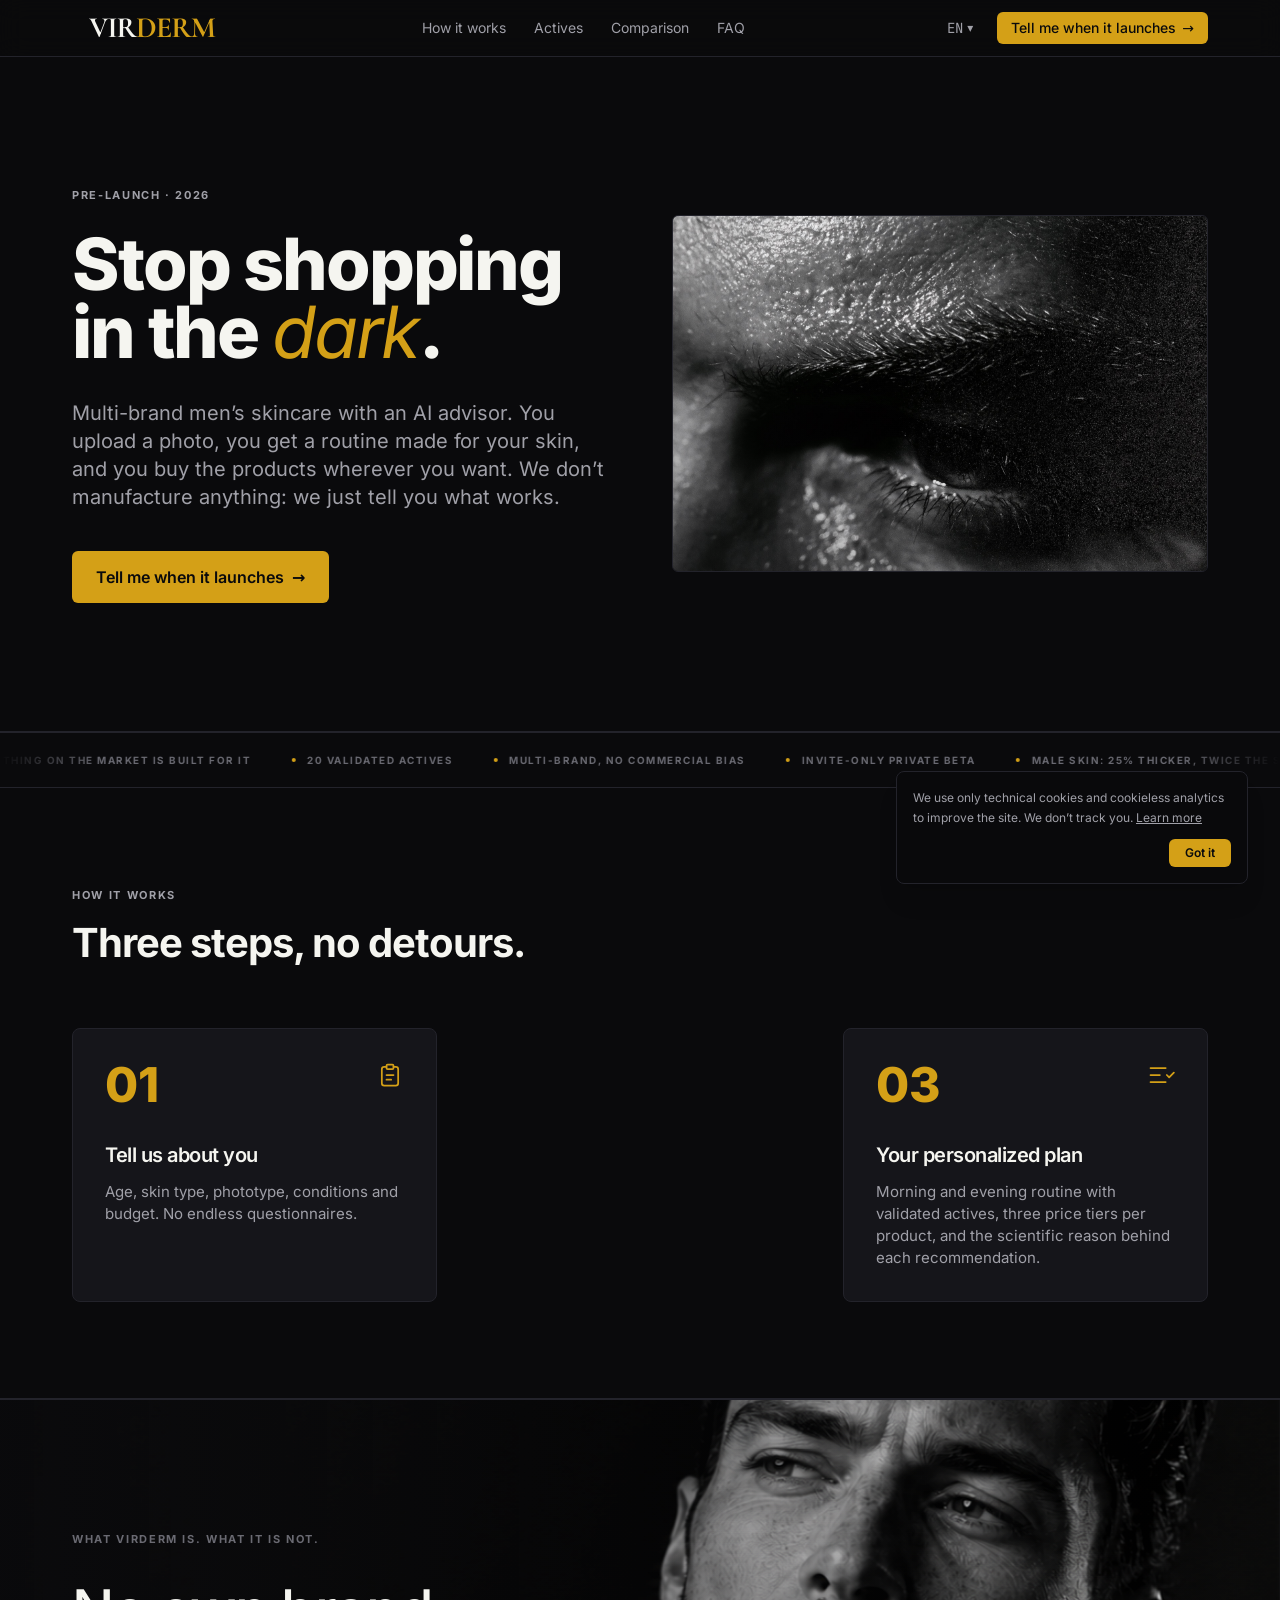
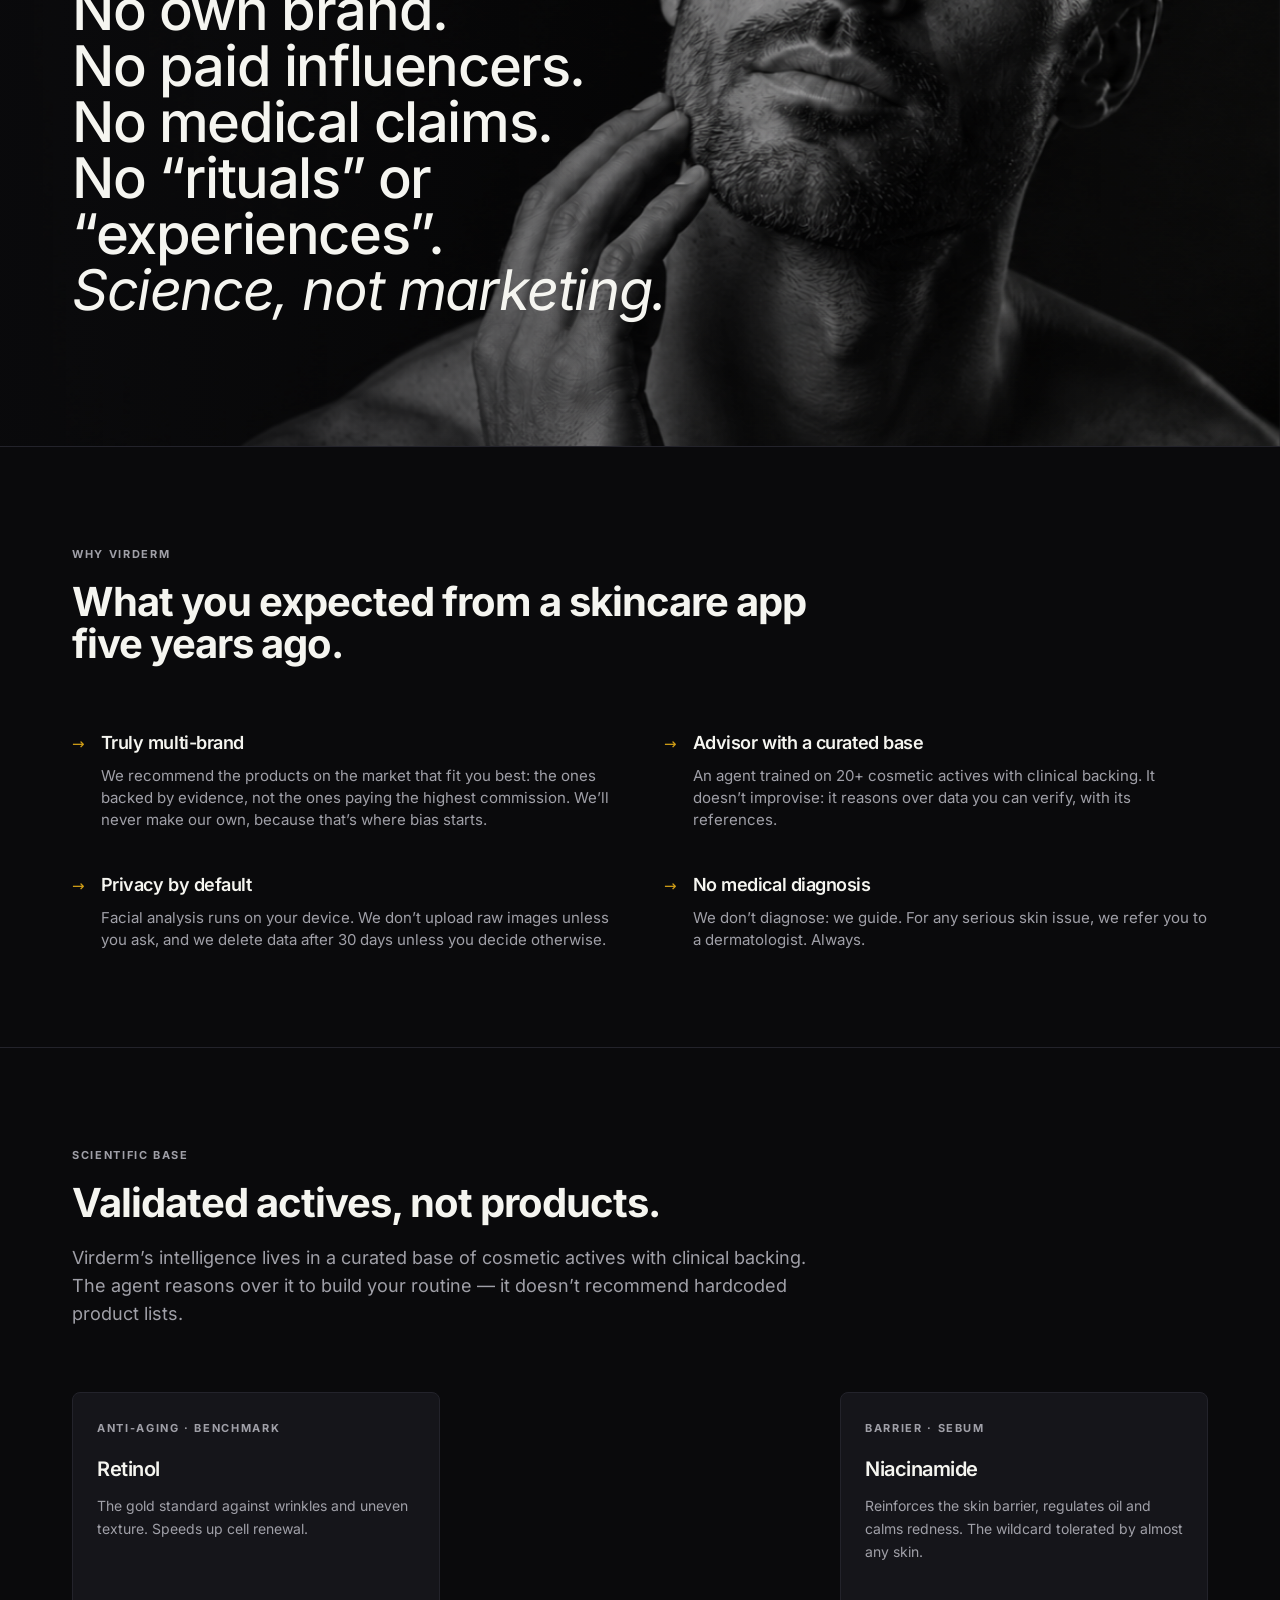
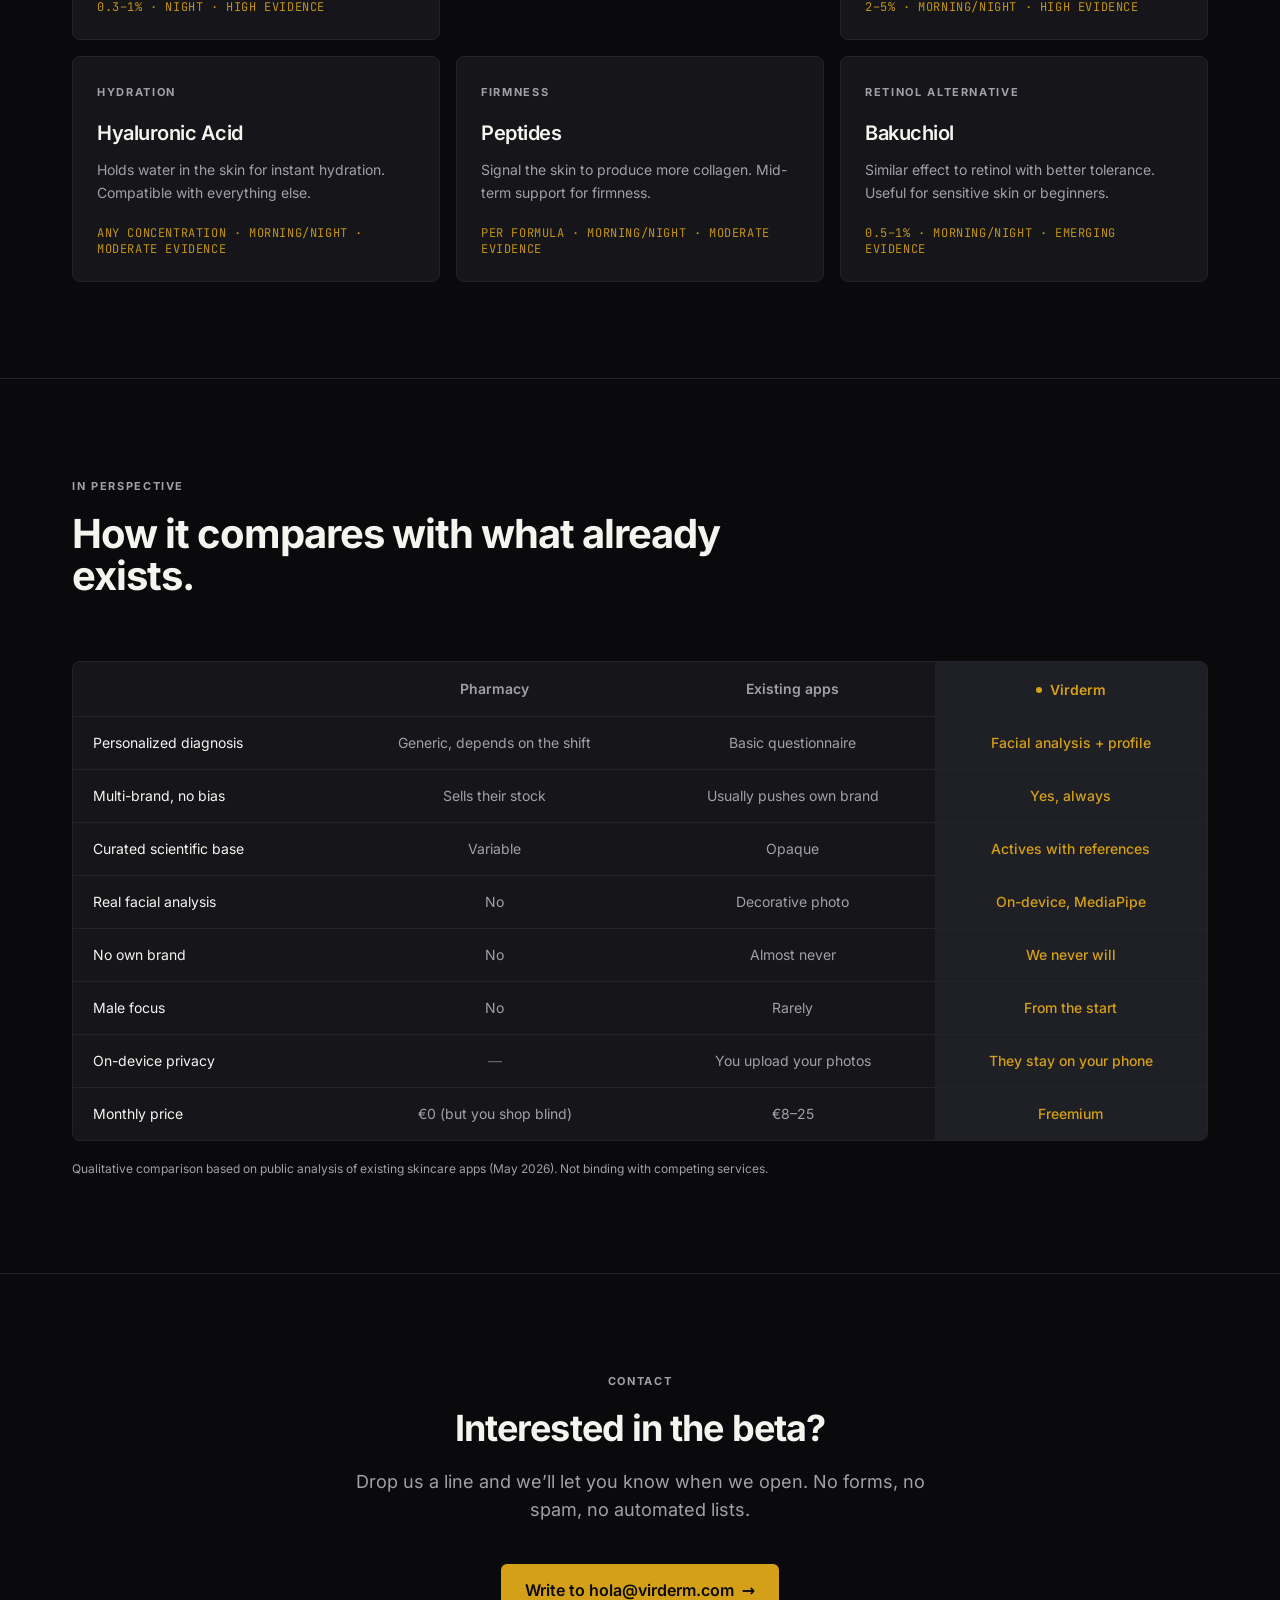
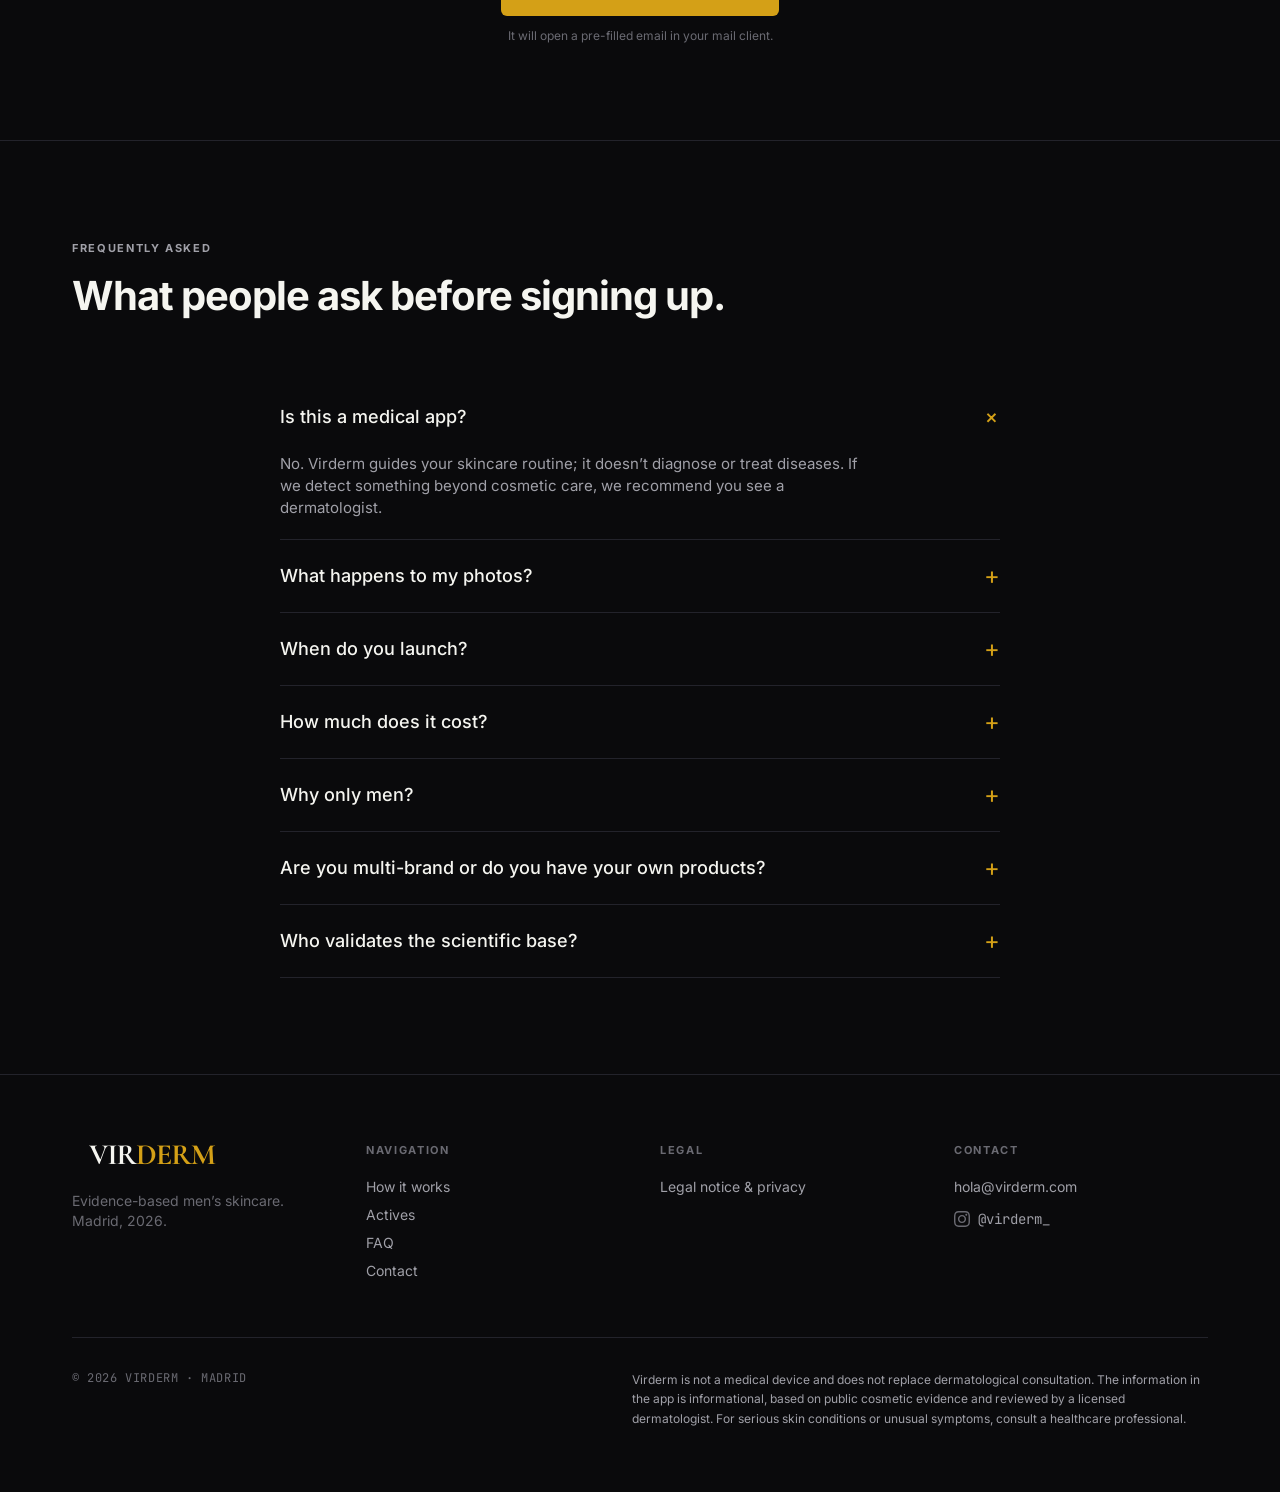
==== commit 4bcc2e49: "feat(landing): panel sofisticado (Chart.js, línea temporal, dona orígenes, países, funnel)" ====
--- a/en/index.html
+++ b/en/index.html
@@ -3,7 +3,7 @@
           opacity: 1 !important;
           transform: none !important;
         }
-      </style></noscript><link rel="stylesheet" href="/_astro/index.u9Fvwbzj.css">
+      </style></noscript><link rel="stylesheet" href="/_astro/index.CyBAmR6g.css">
 <style>details[data-astro-cid-ltpqzwiw]>summary[data-astro-cid-ltpqzwiw]::-webkit-details-marker{display:none}details[data-astro-cid-ltpqzwiw]>summary[data-astro-cid-ltpqzwiw]::marker{display:none}
 .manifesto-bg[data-astro-cid-5lwsku7t]{background-image:url(/manifiesto-bg.png);background-size:cover;background-position:center right;background-repeat:no-repeat;transform-origin:60% 50%;animation:manifesto-kenburns 42s ease-in-out infinite alternate}@keyframes manifesto-kenburns{0%{transform:scale(1.08) translate(0)}to{transform:scale(1.18) translate(-2%,-2%)}}@media(prefers-reduced-motion:reduce){.manifesto-bg[data-astro-cid-5lwsku7t]{animation:none;transform:scale(1.08)}}details[data-astro-cid-z6gx6xcw]>summary[data-astro-cid-z6gx6xcw]::-webkit-details-marker{display:none}details[data-astro-cid-z6gx6xcw]>summary[data-astro-cid-z6gx6xcw]{list-style:none}
 </style></head> <body>  <div id="scroll-progress" aria-hidden="true" class="fixed inset-x-0 top-0 z-50 h-[2px] bg-transparent pointer-events-none"> <div id="scroll-progress-bar" class="h-full bg-accent transition-[width] duration-75 ease-out" style="width: 0%;"></div> </div> <script type="module">const n=document.getElementById("scroll-progress-bar");if(n){const e=()=>{const t=document.documentElement,o=t.scrollTop,s=t.scrollHeight-t.clientHeight,c=s>0?o/s*100:0;n.style.width=`${c}%`};e(),window.addEventListener("scroll",e,{passive:!0}),window.addEventListener("resize",e,{passive:!0})}</script> <header class="fixed inset-x-0 top-0 z-40 backdrop-blur-md bg-bg-primary/70 border-b border-border-subtle"> <div class="container-page flex h-14 items-center justify-between"> <a href="/en/#top" class="flex items-center" aria-label="Virderm — home"> <svg xmlns="http://www.w3.org/2000/svg" viewBox="0 0 500 100" role="img" aria-label="Virderm" class="h-7 w-auto md:h-8" preserveAspectRatio="xMidYMid meet"> <text x="250" y="78" font-family="'Cormorant Garamond', 'GT Sectra', 'Bodoni 72', Didot, 'Bodoni MT', 'Times New Roman', serif" font-size="92" font-weight="700" letter-spacing="-3" text-anchor="middle" style="text-rendering: geometricPrecision;"> <tspan fill="#f5f5f0">VIR</tspan><tspan fill="#d4a017">DERM</tspan> </text> </svg> </a> <nav class="hidden md:flex items-center gap-7 text-sm text-text-secondary"> <a href="#como-funciona" class="hover:text-text-primary transition-colors"> How it works </a><a href="#activos" class="hover:text-text-primary transition-colors"> Actives </a><a href="#comparativa" class="hover:text-text-primary transition-colors"> Comparison </a><a href="#faq" class="hover:text-text-primary transition-colors"> FAQ </a> </nav> <div class="flex items-center gap-2 md:gap-3"> <details class="relative" data-astro-cid-ltpqzwiw> <summary class="flex min-h-[40px] cursor-pointer items-center gap-1 list-none rounded-md px-3 py-2 text-sm text-text-secondary transition-colors hover:text-text-primary" aria-label="Idioma" data-astro-cid-ltpqzwiw> <span class="font-mono" data-astro-cid-ltpqzwiw>EN</span> <span aria-hidden="true" class="text-xs" data-astro-cid-ltpqzwiw>▾</span> </summary> <div class="absolute right-0 z-50 mt-2 min-w-[150px] overflow-hidden rounded-md border border-border-subtle bg-bg-secondary py-1 shadow-lg" data-astro-cid-ltpqzwiw> <a href="/" hreflang="es" class="block px-3 py-1.5 text-sm transition-colors hover:bg-bg-tertiary text-text-secondary hover:text-text-primary" data-astro-cid-ltpqzwiw> Español </a><a href="/en/" hreflang="en" class="block px-3 py-1.5 text-sm transition-colors hover:bg-bg-tertiary text-accent font-medium" data-astro-cid-ltpqzwiw> English </a><a href="/fr/" hreflang="fr" class="block px-3 py-1.5 text-sm transition-colors hover:bg-bg-tertiary text-text-secondary hover:text-text-primary" data-astro-cid-ltpqzwiw> Français </a><a href="/it/" hreflang="it" class="block px-3 py-1.5 text-sm transition-colors hover:bg-bg-tertiary text-text-secondary hover:text-text-primary" data-astro-cid-ltpqzwiw> Italiano </a> </div> </details>  <a href="mailto:hola@virderm.com?subject=I%20want%20to%20know%20more%20about%20the%20Virderm%20beta&#38;body=Hi%2C%0A%0AI%E2%80%99m%20interested%20in%20trying%20Virderm%20when%20you%20launch.%20Could%20you%20let%20me%20know%3F%0A%0A(Optional%3A%20tell%20me%20briefly%20why%20you%E2%80%99re%20interested%20or%20what%20you%20want%20to%20solve)%0A%0AThanks!" class="inline-flex items-center gap-1.5 whitespace-nowrap rounded-md bg-accent px-3 py-1.5 text-sm font-medium text-text-inverse transition-all duration-150 hover:bg-accent-hover hover:scale-[1.02] md:px-3.5"> <span class="md:hidden">Notify me</span> <span class="hidden md:inline">Tell me when it launches</span> <span aria-hidden="true">→</span> </a> </div> </div> </header> <main class="min-h-screen bg-bg-primary text-text-primary"> <section id="top" class="relative isolate border-b border-border-subtle overflow-hidden pt-14"> <div class="container-page relative"> <div class="grid items-center gap-10 py-12 md:grid-cols-2 md:gap-12 md:py-24 lg:py-32 lg:gap-16"> <div class="order-1 md:order-2 relative"> <div class="relative overflow-hidden rounded-md border border-border-subtle"> <img src="/hero-face.jpg" alt="Editorial black-and-white close-up of male skin" width="1600" height="1066" loading="eager" decoding="async" class="block h-auto w-full"> <div aria-hidden="true" class="pointer-events-none absolute inset-0 bg-gradient-to-tr from-bg-primary/40 via-transparent to-transparent"></div> </div> </div> <div class="order-2 md:order-1 max-w-xl"> <p class="eyebrow reveal" style="animation-delay: 0ms;">Pre-launch · 2026</p> <h1 class="reveal mt-6 text-[2.5rem] leading-[1] font-extrabold tracking-[-0.03em] sm:text-5xl md:text-[3.75rem] md:leading-[0.95] lg:text-[4.5rem]" style="animation-delay: 120ms;">Stop shopping<br />in the <span class="italic text-accent font-medium">dark</span>.</h1> <p class="reveal mt-6 text-base leading-relaxed text-text-secondary md:mt-8 md:text-lg lg:text-xl" style="animation-delay: 260ms;"> Multi-brand men’s skincare with an AI advisor. You upload a photo, you get a routine made for your skin, and you buy the products wherever you want. We don’t manufacture anything: we just tell you what works. </p> <div class="reveal mt-8 md:mt-10" style="animation-delay: 400ms;"> <a href="mailto:hola@virderm.com?subject=I%20want%20to%20know%20more%20about%20the%20Virderm%20beta&#38;body=Hi%2C%0A%0AI%E2%80%99m%20interested%20in%20trying%20Virderm%20when%20you%20launch.%20Could%20you%20let%20me%20know%3F%0A%0A(Optional%3A%20tell%20me%20briefly%20why%20you%E2%80%99re%20interested%20or%20what%20you%20want%20to%20solve)%0A%0AThanks!" class="btn-primary group text-base px-6 py-3.5"> Tell me when it launches <span aria-hidden="true" class="transition-transform group-hover:translate-x-0.5">→</span> </a> </div> </div> </div> </div> </section> <section aria-label="Trust signals" class="border-y border-border-subtle bg-bg-primary"> <div class="marquee-mask overflow-hidden py-4"> <div id="trust-marquee" class="flex w-max items-center gap-10 whitespace-nowrap will-change-transform" aria-hidden="true">  <span data-key="0-0" class="micro flex shrink-0 items-center gap-3 text-text-tertiary"> <span class="h-1 w-1 rounded-full bg-accent"></span> Male skin: 25% thicker, twice the sebum </span><span data-key="0-1" class="micro flex shrink-0 items-center gap-3 text-text-tertiary"> <span class="h-1 w-1 rounded-full bg-accent"></span> Almost nothing on the market is built for it </span><span data-key="0-2" class="micro flex shrink-0 items-center gap-3 text-text-tertiary"> <span class="h-1 w-1 rounded-full bg-accent"></span> 20 validated actives </span><span data-key="0-3" class="micro flex shrink-0 items-center gap-3 text-text-tertiary"> <span class="h-1 w-1 rounded-full bg-accent"></span> Multi-brand, no commercial bias </span><span data-key="0-4" class="micro flex shrink-0 items-center gap-3 text-text-tertiary"> <span class="h-1 w-1 rounded-full bg-accent"></span> Invite-only private beta </span><span data-key="1-0" class="micro flex shrink-0 items-center gap-3 text-text-tertiary"> <span class="h-1 w-1 rounded-full bg-accent"></span> Male skin: 25% thicker, twice the sebum </span><span data-key="1-1" class="micro flex shrink-0 items-center gap-3 text-text-tertiary"> <span class="h-1 w-1 rounded-full bg-accent"></span> Almost nothing on the market is built for it </span><span data-key="1-2" class="micro flex shrink-0 items-center gap-3 text-text-tertiary"> <span class="h-1 w-1 rounded-full bg-accent"></span> 20 validated actives </span><span data-key="1-3" class="micro flex shrink-0 items-center gap-3 text-text-tertiary"> <span class="h-1 w-1 rounded-full bg-accent"></span> Multi-brand, no commercial bias </span><span data-key="1-4" class="micro flex shrink-0 items-center gap-3 text-text-tertiary"> <span class="h-1 w-1 rounded-full bg-accent"></span> Invite-only private beta </span><span data-key="2-0" class="micro flex shrink-0 items-center gap-3 text-text-tertiary"> <span class="h-1 w-1 rounded-full bg-accent"></span> Male skin: 25% thicker, twice the sebum </span><span data-key="2-1" class="micro flex shrink-0 items-center gap-3 text-text-tertiary"> <span class="h-1 w-1 rounded-full bg-accent"></span> Almost nothing on the market is built for it </span><span data-key="2-2" class="micro flex shrink-0 items-center gap-3 text-text-tertiary"> <span class="h-1 w-1 rounded-full bg-accent"></span> 20 validated actives </span><span data-key="2-3" class="micro flex shrink-0 items-center gap-3 text-text-tertiary"> <span class="h-1 w-1 rounded-full bg-accent"></span> Multi-brand, no commercial bias </span><span data-key="2-4" class="micro flex shrink-0 items-center gap-3 text-text-tertiary"> <span class="h-1 w-1 rounded-full bg-accent"></span> Invite-only private beta </span> </div> </div>  <ul class="sr-only"> <li>Male skin: 25% thicker, twice the sebum</li><li>Almost nothing on the market is built for it</li><li>20 validated actives</li><li>Multi-brand, no commercial bias</li><li>Invite-only private beta</li> </ul> </section> <script type="module">const s=document.getElementById("trust-marquee"),l=typeof matchMedia=="function"&&matchMedia("(prefers-reduced-motion: reduce)").matches;if(s&&!l){let e=0,n=0,i=typeof window<"u"?window.scrollY:0,t=0;const c=()=>{t=s.scrollWidth/3};c(),window.addEventListener("resize",c,{passive:!0}),typeof document<"u"&&document.fonts&&document.fonts.ready&&document.fonts.ready.then(c).catch(()=>{}),window.addEventListener("scroll",()=>{const o=window.scrollY,a=o-i;i=o,n+=a*.6},{passive:!0});const r=.5,d=()=>{const o=r+n*.05;e-=o,t>0&&(e<=-t&&(e+=t),e>0&&(e-=t)),s.style.transform=`translate3d(${e}px, 0, 0)`,n*=.92,requestAnimationFrame(d)};requestAnimationFrame(d)}</script> <section id="como-funciona" class="border-b border-border-subtle py-16 md:py-24"> <div class="container-page"> <header data-reveal class="max-w-3xl"> <p class="eyebrow">How it works</p> <h2 class="mt-4 text-3xl font-bold tracking-tight md:text-4xl lg:text-[2.5rem] lg:leading-[1.05]"> Three steps, no detours. </h2> </header> <div class="mt-14 grid gap-6 md:mt-16 md:grid-cols-3 md:gap-5"> <article data-reveal data-reveal-index="0" class="group flex flex-col rounded-lg border border-border-subtle bg-bg-secondary p-8 transition-[border-color,transform] duration-200 hover:-translate-y-0.5 hover:border-accent/40"> <div class="flex items-start justify-between gap-4"> <span class="font-sans text-5xl font-extrabold leading-none text-accent">01</span> <span class="text-accent" aria-hidden="true"> <svg viewBox="0 0 24 24" width="28" height="28" fill="none" stroke="currentColor" stroke-width="1.5" stroke-linecap="round" stroke-linejoin="round"> <path d="M9 5H7a2 2 0 0 0-2 2v12a2 2 0 0 0 2 2h10a2 2 0 0 0 2-2V7a2 2 0 0 0-2-2h-2"></path> <rect x="9" y="3" width="6" height="4" rx="1"></rect> <path d="M9 12h6"></path> <path d="M9 16h4"></path> </svg>   </span> </div> <h3 class="mt-8 text-xl font-semibold tracking-tight">Tell us about you</h3> <p class="mt-3 text-text-secondary">Age, skin type, phototype, conditions and budget. No endless questionnaires.</p> </article><article data-reveal data-reveal-index="1" class="group flex flex-col rounded-lg border border-border-subtle bg-bg-secondary p-8 transition-[border-color,transform] duration-200 hover:-translate-y-0.5 hover:border-accent/40"> <div class="flex items-start justify-between gap-4"> <span class="font-sans text-5xl font-extrabold leading-none text-accent">02</span> <span class="text-accent" aria-hidden="true">  <svg viewBox="0 0 24 24" width="28" height="28" fill="none" stroke="currentColor" stroke-width="1.5" stroke-linecap="round" stroke-linejoin="round"> <path d="M3 7V5a2 2 0 0 1 2-2h2"></path> <path d="M17 3h2a2 2 0 0 1 2 2v2"></path> <path d="M21 17v2a2 2 0 0 1-2 2h-2"></path> <path d="M7 21H5a2 2 0 0 1-2-2v-2"></path> <path d="M9 10h.01"></path> <path d="M15 10h.01"></path> <path d="M9 15c.85.63 1.885 1 3 1s2.15-.37 3-1"></path> </svg>  </span> </div> <h3 class="mt-8 text-xl font-semibold tracking-tight">Facial analysis on your phone</h3> <p class="mt-3 text-text-secondary">Detection happens on your device. Your photo never leaves your phone unless you say so.</p> </article><article data-reveal data-reveal-index="2" class="group flex flex-col rounded-lg border border-border-subtle bg-bg-secondary p-8 transition-[border-color,transform] duration-200 hover:-translate-y-0.5 hover:border-accent/40"> <div class="flex items-start justify-between gap-4"> <span class="font-sans text-5xl font-extrabold leading-none text-accent">03</span> <span class="text-accent" aria-hidden="true">   <svg viewBox="0 0 24 24" width="28" height="28" fill="none" stroke="currentColor" stroke-width="1.5" stroke-linecap="round" stroke-linejoin="round"> <path d="M11 12H3"></path> <path d="M16 6H3"></path> <path d="M16 18H3"></path> <path d="m17 12 2 2 4-4"></path> </svg> </span> </div> <h3 class="mt-8 text-xl font-semibold tracking-tight">Your personalized plan</h3> <p class="mt-3 text-text-secondary">Morning and evening routine with validated actives, three price tiers per product, and the scientific reason behind each recommendation.</p> </article> </div> </div> </section> <section aria-labelledby="manifiesto-title" class="relative isolate overflow-hidden border-y border-border-subtle bg-bg-tertiary" data-astro-cid-5lwsku7t>  <div id="manifesto-parallax" aria-hidden="true" class="absolute inset-x-0 -inset-y-[20%] -z-20 will-change-transform" data-astro-cid-5lwsku7t>  <div class="manifesto-bg absolute inset-0" data-astro-cid-5lwsku7t></div> </div>  <div aria-hidden="true" class="absolute inset-0 -z-10 bg-gradient-to-b from-bg-primary/85 via-bg-primary/55 to-bg-primary/35 md:bg-gradient-to-r md:from-bg-primary/95 md:via-bg-primary/40 md:to-transparent" data-astro-cid-5lwsku7t></div> <div class="container-page relative py-24 md:py-32" data-astro-cid-5lwsku7t> <div class="max-w-md md:max-w-xl lg:max-w-2xl" data-astro-cid-5lwsku7t> <p class="eyebrow text-text-tertiary" data-astro-cid-5lwsku7t>What Virderm is. What it is not.</p> <h2 id="manifiesto-title" class="mt-8 text-3xl font-medium leading-[1.15] tracking-tight md:text-5xl lg:text-[3.5rem]" data-astro-cid-5lwsku7t> <span class="reveal block" style="animation-delay: 0ms;" data-astro-cid-5lwsku7t> <span class="text-text-primary" data-astro-cid-5lwsku7t>No own brand.</span> </span><span class="reveal block" style="animation-delay: 140ms;" data-astro-cid-5lwsku7t> <span class="text-text-primary" data-astro-cid-5lwsku7t>No paid influencers.</span> </span><span class="reveal block" style="animation-delay: 280ms;" data-astro-cid-5lwsku7t> <span class="text-text-primary" data-astro-cid-5lwsku7t>No medical claims.</span> </span><span class="reveal block" style="animation-delay: 420ms;" data-astro-cid-5lwsku7t> <span class="text-text-primary" data-astro-cid-5lwsku7t>No “rituals” or “experiences”.</span> </span><span class="reveal block" style="animation-delay: 560ms;" data-astro-cid-5lwsku7t> <span class="italic font-normal text-text-primary" data-astro-cid-5lwsku7t>Science, not marketing.</span> </span> </h2> </div> </div> </section>  <script type="module">const n=document.getElementById("manifesto-parallax"),c=typeof matchMedia=="function"&&matchMedia("(prefers-reduced-motion: reduce)").matches;if(n&&!c){let e=!1;const o=()=>{e=!1;const r=n.getBoundingClientRect(),t=window.innerHeight||0;if(t===0)return;const i=(r.top+r.height/2-t/2)/t,a=-Math.max(-1.5,Math.min(1.5,i))*80;n.style.transform=`translate3d(0, ${a}px, 0)`},s=()=>{e||(e=!0,requestAnimationFrame(o))};window.addEventListener("scroll",s,{passive:!0}),window.addEventListener("resize",s,{passive:!0}),o()}</script> <section id="por-que" class="border-b border-border-subtle py-16 md:py-24"> <div class="container-page"> <header data-reveal class="max-w-3xl"> <p class="eyebrow">Why Virderm</p> <h2 class="mt-4 text-3xl font-bold tracking-tight md:text-4xl lg:text-[2.5rem] lg:leading-[1.05]"> What you expected from a skincare app five years ago. </h2> </header> <div class="mt-14 grid gap-x-12 gap-y-10 md:mt-16 md:grid-cols-2"> <div class="flex gap-4"> <span aria-hidden="true" class="mt-1 text-accent">
--- a/_astro/index.CyBAmR6g.css
+++ b/_astro/index.CyBAmR6g.css
@@ -0,0 +1 @@
+@font-face{font-family:Inter;font-style:normal;font-display:swap;font-weight:400;src:url(/_astro/inter-cyrillic-ext-400-normal.BQZuk6qB.woff2) format("woff2"),url(/_astro/inter-cyrillic-ext-400-normal.DQukG94-.woff) format("woff");unicode-range:U+0460-052F,U+1C80-1C8A,U+20B4,U+2DE0-2DFF,U+A640-A69F,U+FE2E-FE2F}@font-face{font-family:Inter;font-style:normal;font-display:swap;font-weight:400;src:url(/_astro/inter-cyrillic-400-normal.obahsSVq.woff2) format("woff2"),url(/_astro/inter-cyrillic-400-normal.HOLc17fK.woff) format("woff");unicode-range:U+0301,U+0400-045F,U+0490-0491,U+04B0-04B1,U+2116}@font-face{font-family:Inter;font-style:normal;font-display:swap;font-weight:400;src:url(/_astro/inter-greek-ext-400-normal.DGGRlc-M.woff2) format("woff2"),url(/_astro/inter-greek-ext-400-normal.KugGGMne.woff) format("woff");unicode-range:U+1F00-1FFF}@font-face{font-family:Inter;font-style:normal;font-display:swap;font-weight:400;src:url(/_astro/inter-greek-400-normal.B4URO6DV.woff2) format("woff2"),url(/_astro/inter-greek-400-normal.q2sYcFCs.woff) format("woff");unicode-range:U+0370-0377,U+037A-037F,U+0384-038A,U+038C,U+038E-03A1,U+03A3-03FF}@font-face{font-family:Inter;font-style:normal;font-display:swap;font-weight:400;src:url(/_astro/inter-vietnamese-400-normal.DMkecbls.woff2) format("woff2"),url(/_astro/inter-vietnamese-400-normal.Bbgyi5SW.woff) format("woff");unicode-range:U+0102-0103,U+0110-0111,U+0128-0129,U+0168-0169,U+01A0-01A1,U+01AF-01B0,U+0300-0301,U+0303-0304,U+0308-0309,U+0323,U+0329,U+1EA0-1EF9,U+20AB}@font-face{font-family:Inter;font-style:normal;font-display:swap;font-weight:400;src:url(/_astro/inter-latin-ext-400-normal.C1nco2VV.woff2) format("woff2"),url(/_astro/inter-latin-ext-400-normal.77YHD8bZ.woff) format("woff");unicode-range:U+0100-02BA,U+02BD-02C5,U+02C7-02CC,U+02CE-02D7,U+02DD-02FF,U+0304,U+0308,U+0329,U+1D00-1DBF,U+1E00-1E9F,U+1EF2-1EFF,U+2020,U+20A0-20AB,U+20AD-20C0,U+2113,U+2C60-2C7F,U+A720-A7FF}@font-face{font-family:Inter;font-style:normal;font-display:swap;font-weight:400;src:url(/_astro/inter-latin-400-normal.C38fXH4l.woff2) format("woff2"),url(/_astro/inter-latin-400-normal.CyCys3Eg.woff) format("woff");unicode-range:U+0000-00FF,U+0131,U+0152-0153,U+02BB-02BC,U+02C6,U+02DA,U+02DC,U+0304,U+0308,U+0329,U+2000-206F,U+20AC,U+2122,U+2191,U+2193,U+2212,U+2215,U+FEFF,U+FFFD}@font-face{font-family:Inter;font-style:normal;font-display:swap;font-weight:500;src:url(/_astro/inter-cyrillic-ext-500-normal.B0yAr1jD.woff2) format("woff2"),url(/_astro/inter-cyrillic-ext-500-normal.BmqWE9Dz.woff) format("woff");unicode-range:U+0460-052F,U+1C80-1C8A,U+20B4,U+2DE0-2DFF,U+A640-A69F,U+FE2E-FE2F}@font-face{font-family:Inter;font-style:normal;font-display:swap;font-weight:500;src:url(/_astro/inter-cyrillic-500-normal.BasfLYem.woff2) format("woff2"),url(/_astro/inter-cyrillic-500-normal.CxZf_p3X.woff) format("woff");unicode-range:U+0301,U+0400-045F,U+0490-0491,U+04B0-04B1,U+2116}@font-face{font-family:Inter;font-style:normal;font-display:swap;font-weight:500;src:url(/_astro/inter-greek-ext-500-normal.C4iEst2y.woff2) format("woff2"),url(/_astro/inter-greek-ext-500-normal.2j5mBUwD.woff) format("woff");unicode-range:U+1F00-1FFF}@font-face{font-family:Inter;font-style:normal;font-display:swap;font-weight:500;src:url(/_astro/inter-greek-500-normal.BIZE56-Y.woff2) format("woff2"),url(/_astro/inter-greek-500-normal.Xzm54t5V.woff) format("woff");unicode-range:U+0370-0377,U+037A-037F,U+0384-038A,U+038C,U+038E-03A1,U+03A3-03FF}@font-face{font-family:Inter;font-style:normal;font-display:swap;font-weight:500;src:url(/_astro/inter-vietnamese-500-normal.DOriooB6.woff2) format("woff2"),url(/_astro/inter-vietnamese-500-normal.mJboJaSs.woff) format("woff");unicode-range:U+0102-0103,U+0110-0111,U+0128-0129,U+0168-0169,U+01A0-01A1,U+01AF-01B0,U+0300-0301,U+0303-0304,U+0308-0309,U+0323,U+0329,U+1EA0-1EF9,U+20AB}@font-face{font-family:Inter;font-style:normal;font-display:swap;font-weight:500;src:url(/_astro/inter-latin-ext-500-normal.CV4jyFjo.woff2) format("woff2"),url(/_astro/inter-latin-ext-500-normal.BxGbmqWO.woff) format("woff");unicode-range:U+0100-02BA,U+02BD-02C5,U+02C7-02CC,U+02CE-02D7,U+02DD-02FF,U+0304,U+0308,U+0329,U+1D00-1DBF,U+1E00-1E9F,U+1EF2-1EFF,U+2020,U+20A0-20AB,U+20AD-20C0,U+2113,U+2C60-2C7F,U+A720-A7FF}@font-face{font-family:Inter;font-style:normal;font-display:swap;font-weight:500;src:url(/_astro/inter-latin-500-normal.Cerq10X2.woff2) format("woff2"),url(/_astro/inter-latin-500-normal.BL9OpVg8.woff) format("woff");unicode-range:U+0000-00FF,U+0131,U+0152-0153,U+02BB-02BC,U+02C6,U+02DA,U+02DC,U+0304,U+0308,U+0329,U+2000-206F,U+20AC,U+2122,U+2191,U+2193,U+2212,U+2215,U+FEFF,U+FFFD}@font-face{font-family:Inter;font-style:normal;font-display:swap;font-weight:600;src:url(/_astro/inter-cyrillic-ext-600-normal.Dfes3d0z.woff2) format("woff2"),url(/_astro/inter-cyrillic-ext-600-normal.Bcila6Z-.woff) format("woff");unicode-range:U+0460-052F,U+1C80-1C8A,U+20B4,U+2DE0-2DFF,U+A640-A69F,U+FE2E-FE2F}@font-face{font-family:Inter;font-style:normal;font-display:swap;font-weight:600;src:url(/_astro/inter-cyrillic-600-normal.CWCymEST.woff2) format("woff2"),url(/_astro/inter-cyrillic-600-normal.4D_pXhcN.woff) format("woff");unicode-range:U+0301,U+0400-045F,U+0490-0491,U+04B0-04B1,U+2116}@font-face{font-family:Inter;font-style:normal;font-display:swap;font-weight:600;src:url(/_astro/inter-greek-ext-600-normal.DRtmH8MT.woff2) format("woff2"),url(/_astro/inter-greek-ext-600-normal.B8X0CLgF.woff) format("woff");unicode-range:U+1F00-1FFF}@font-face{font-family:Inter;font-style:normal;font-display:swap;font-weight:600;src:url(/_astro/inter-greek-600-normal.plRanbMR.woff2) format("woff2"),url(/_astro/inter-greek-600-normal.BZpKdvQh.woff) format("woff");unicode-range:U+0370-0377,U+037A-037F,U+0384-038A,U+038C,U+038E-03A1,U+03A3-03FF}@font-face{font-family:Inter;font-style:normal;font-display:swap;font-weight:600;src:url(/_astro/inter-vietnamese-600-normal.Cc8MFFhd.woff2) format("woff2"),url(/_astro/inter-vietnamese-600-normal.BuLX-rYi.woff) format("woff");unicode-range:U+0102-0103,U+0110-0111,U+0128-0129,U+0168-0169,U+01A0-01A1,U+01AF-01B0,U+0300-0301,U+0303-0304,U+0308-0309,U+0323,U+0329,U+1EA0-1EF9,U+20AB}@font-face{font-family:Inter;font-style:normal;font-display:swap;font-weight:600;src:url(/_astro/inter-latin-ext-600-normal.D2bJ5OIk.woff2) format("woff2"),url(/_astro/inter-latin-ext-600-normal.CIVaiw4L.woff) format("woff");unicode-range:U+0100-02BA,U+02BD-02C5,U+02C7-02CC,U+02CE-02D7,U+02DD-02FF,U+0304,U+0308,U+0329,U+1D00-1DBF,U+1E00-1E9F,U+1EF2-1EFF,U+2020,U+20A0-20AB,U+20AD-20C0,U+2113,U+2C60-2C7F,U+A720-A7FF}@font-face{font-family:Inter;font-style:normal;font-display:swap;font-weight:600;src:url(/_astro/inter-latin-600-normal.LgqL8muc.woff2) format("woff2"),url(/_astro/inter-latin-600-normal.CiBQ2DWP.woff) format("woff");unicode-range:U+0000-00FF,U+0131,U+0152-0153,U+02BB-02BC,U+02C6,U+02DA,U+02DC,U+0304,U+0308,U+0329,U+2000-206F,U+20AC,U+2122,U+2191,U+2193,U+2212,U+2215,U+FEFF,U+FFFD}@font-face{font-family:Inter;font-style:normal;font-display:swap;font-weight:700;src:url(/_astro/inter-cyrillic-ext-700-normal.BjwYoWNd.woff2) format("woff2"),url(/_astro/inter-cyrillic-ext-700-normal.LO58E6JB.woff) format("woff");unicode-range:U+0460-052F,U+1C80-1C8A,U+20B4,U+2DE0-2DFF,U+A640-A69F,U+FE2E-FE2F}@font-face{font-family:Inter;font-style:normal;font-display:swap;font-weight:700;src:url(/_astro/inter-cyrillic-700-normal.CjBOestx.woff2) format("woff2"),url(/_astro/inter-cyrillic-700-normal.DrXBdSj3.woff) format("woff");unicode-range:U+0301,U+0400-045F,U+0490-0491,U+04B0-04B1,U+2116}@font-face{font-family:Inter;font-style:normal;font-display:swap;font-weight:700;src:url(/_astro/inter-greek-ext-700-normal.qfdV9bQt.woff2) format("woff2"),url(/_astro/inter-greek-ext-700-normal.BoQ6DsYi.woff) format("woff");unicode-range:U+1F00-1FFF}@font-face{font-family:Inter;font-style:normal;font-display:swap;font-weight:700;src:url(/_astro/inter-greek-700-normal.C3JjAnD8.woff2) format("woff2"),url(/_astro/inter-greek-700-normal.BUv2fZ6O.woff) format("woff");unicode-range:U+0370-0377,U+037A-037F,U+0384-038A,U+038C,U+038E-03A1,U+03A3-03FF}@font-face{font-family:Inter;font-style:normal;font-display:swap;font-weight:700;src:url(/_astro/inter-vietnamese-700-normal.DlLaEgI2.woff2) format("woff2"),url(/_astro/inter-vietnamese-700-normal.BZaoP0fm.woff) format("woff");unicode-range:U+0102-0103,U+0110-0111,U+0128-0129,U+0168-0169,U+01A0-01A1,U+01AF-01B0,U+0300-0301,U+0303-0304,U+0308-0309,U+0323,U+0329,U+1EA0-1EF9,U+20AB}@font-face{font-family:Inter;font-style:normal;font-display:swap;font-weight:700;src:url(/_astro/inter-latin-ext-700-normal.Ca8adRJv.woff2) format("woff2"),url(/_astro/inter-latin-ext-700-normal.TidjK2hL.woff) format("woff");unicode-range:U+0100-02BA,U+02BD-02C5,U+02C7-02CC,U+02CE-02D7,U+02DD-02FF,U+0304,U+0308,U+0329,U+1D00-1DBF,U+1E00-1E9F,U+1EF2-1EFF,U+2020,U+20A0-20AB,U+20AD-20C0,U+2113,U+2C60-2C7F,U+A720-A7FF}@font-face{font-family:Inter;font-style:normal;font-display:swap;font-weight:700;src:url(/_astro/inter-latin-700-normal.Yt3aPRUw.woff2) format("woff2"),url(/_astro/inter-latin-700-normal.BLAVimhd.woff) format("woff");unicode-range:U+0000-00FF,U+0131,U+0152-0153,U+02BB-02BC,U+02C6,U+02DA,U+02DC,U+0304,U+0308,U+0329,U+2000-206F,U+20AC,U+2122,U+2191,U+2193,U+2212,U+2215,U+FEFF,U+FFFD}@font-face{font-family:Inter;font-style:normal;font-display:swap;font-weight:800;src:url(/_astro/inter-cyrillic-ext-800-normal.BZOjs1Xv.woff2) format("woff2"),url(/_astro/inter-cyrillic-ext-800-normal.Ca-gJeZY.woff) format("woff");unicode-range:U+0460-052F,U+1C80-1C8A,U+20B4,U+2DE0-2DFF,U+A640-A69F,U+FE2E-FE2F}@font-face{font-family:Inter;font-style:normal;font-display:swap;font-weight:800;src:url(/_astro/inter-cyrillic-800-normal.C7MGvYyJ.woff2) format("woff2"),url(/_astro/inter-cyrillic-800-normal.CCHyn08d.woff) format("woff");unicode-range:U+0301,U+0400-045F,U+0490-0491,U+04B0-04B1,U+2116}@font-face{font-family:Inter;font-style:normal;font-display:swap;font-weight:800;src:url(/_astro/inter-greek-ext-800-normal.B--PVpEC.woff2) format("woff2"),url(/_astro/inter-greek-ext-800-normal.DUe57HfS.woff) format("woff");unicode-range:U+1F00-1FFF}@font-face{font-family:Inter;font-style:normal;font-display:swap;font-weight:800;src:url(/_astro/inter-greek-800-normal.CLIouy3y.woff2) format("woff2"),url(/_astro/inter-greek-800-normal.BU00tryP.woff) format("woff");unicode-range:U+0370-0377,U+037A-037F,U+0384-038A,U+038C,U+038E-03A1,U+03A3-03FF}@font-face{font-family:Inter;font-style:normal;font-display:swap;font-weight:800;src:url(/_astro/inter-vietnamese-800-normal.Cm7tD1pz.woff2) format("woff2"),url(/_astro/inter-vietnamese-800-normal.DDlpr_Ee.woff) format("woff");unicode-range:U+0102-0103,U+0110-0111,U+0128-0129,U+0168-0169,U+01A0-01A1,U+01AF-01B0,U+0300-0301,U+0303-0304,U+0308-0309,U+0323,U+0329,U+1EA0-1EF9,U+20AB}@font-face{font-family:Inter;font-style:normal;font-display:swap;font-weight:800;src:url(/_astro/inter-latin-ext-800-normal.DZJjya6U.woff2) format("woff2"),url(/_astro/inter-latin-ext-800-normal.BOMpwxm3.woff) format("woff");unicode-range:U+0100-02BA,U+02BD-02C5,U+02C7-02CC,U+02CE-02D7,U+02DD-02FF,U+0304,U+0308,U+0329,U+1D00-1DBF,U+1E00-1E9F,U+1EF2-1EFF,U+2020,U+20A0-20AB,U+20AD-20C0,U+2113,U+2C60-2C7F,U+A720-A7FF}@font-face{font-family:Inter;font-style:normal;font-display:swap;font-weight:800;src:url(/_astro/inter-latin-800-normal.BYj_oED-.woff2) format("woff2"),url(/_astro/inter-latin-800-normal.D1mf63XC.woff) format("woff");unicode-range:U+0000-00FF,U+0131,U+0152-0153,U+02BB-02BC,U+02C6,U+02DA,U+02DC,U+0304,U+0308,U+0329,U+2000-206F,U+20AC,U+2122,U+2191,U+2193,U+2212,U+2215,U+FEFF,U+FFFD}@font-face{font-family:Inter;font-style:italic;font-display:swap;font-weight:400;src:url(/_astro/inter-cyrillic-ext-400-italic.CsfrDhJx.woff2) format("woff2"),url(/_astro/inter-cyrillic-ext-400-italic.xTUDxVF8.woff) format("woff");unicode-range:U+0460-052F,U+1C80-1C8A,U+20B4,U+2DE0-2DFF,U+A640-A69F,U+FE2E-FE2F}@font-face{font-family:Inter;font-style:italic;font-display:swap;font-weight:400;src:url(/_astro/inter-cyrillic-400-italic.CIUtULAL.woff2) format("woff2"),url(/_astro/inter-cyrillic-400-italic.DsJ3McxZ.woff) format("woff");unicode-range:U+0301,U+0400-045F,U+0490-0491,U+04B0-04B1,U+2116}@font-face{font-family:Inter;font-style:italic;font-display:swap;font-weight:400;src:url(/_astro/inter-greek-ext-400-italic.DgljI1UR.woff2) format("woff2"),url(/_astro/inter-greek-ext-400-italic.ByZcx49q.woff) format("woff");unicode-range:U+1F00-1FFF}@font-face{font-family:Inter;font-style:italic;font-display:swap;font-weight:400;src:url(/_astro/inter-greek-400-italic.SVIaMW7s.woff2) format("woff2"),url(/_astro/inter-greek-400-italic.C1OpWafJ.woff) format("woff");unicode-range:U+0370-0377,U+037A-037F,U+0384-038A,U+038C,U+038E-03A1,U+03A3-03FF}@font-face{font-family:Inter;font-style:italic;font-display:swap;font-weight:400;src:url(/_astro/inter-vietnamese-400-italic.Ceaj4WUo.woff2) format("woff2"),url(/_astro/inter-vietnamese-400-italic.E-DnQMHp.woff) format("woff");unicode-range:U+0102-0103,U+0110-0111,U+0128-0129,U+0168-0169,U+01A0-01A1,U+01AF-01B0,U+0300-0301,U+0303-0304,U+0308-0309,U+0323,U+0329,U+1EA0-1EF9,U+20AB}@font-face{font-family:Inter;font-style:italic;font-display:swap;font-weight:400;src:url(/_astro/inter-latin-ext-400-italic.CGFCRmTM.woff2) format("woff2"),url(/_astro/inter-latin-ext-400-italic.DpQ6ZOoA.woff) format("woff");unicode-range:U+0100-02BA,U+02BD-02C5,U+02C7-02CC,U+02CE-02D7,U+02DD-02FF,U+0304,U+0308,U+0329,U+1D00-1DBF,U+1E00-1E9F,U+1EF2-1EFF,U+2020,U+20A0-20AB,U+20AD-20C0,U+2113,U+2C60-2C7F,U+A720-A7FF}@font-face{font-family:Inter;font-style:italic;font-display:swap;font-weight:400;src:url(/_astro/inter-latin-400-italic.D1l0FflY.woff2) format("woff2"),url(/_astro/inter-latin-400-italic.BmFrN47l.woff) format("woff");unicode-range:U+0000-00FF,U+0131,U+0152-0153,U+02BB-02BC,U+02C6,U+02DA,U+02DC,U+0304,U+0308,U+0329,U+2000-206F,U+20AC,U+2122,U+2191,U+2193,U+2212,U+2215,U+FEFF,U+FFFD}@font-face{font-family:Cormorant Garamond;font-style:normal;font-display:swap;font-weight:600;src:url(/_astro/cormorant-garamond-cyrillic-ext-600-normal.BMhMHfrj.woff2) format("woff2"),url(/_astro/cormorant-garamond-cyrillic-ext-600-normal.CsIYWmWK.woff) format("woff");unicode-range:U+0460-052F,U+1C80-1C8A,U+20B4,U+2DE0-2DFF,U+A640-A69F,U+FE2E-FE2F}@font-face{font-family:Cormorant Garamond;font-style:normal;font-display:swap;font-weight:600;src:url(/_astro/cormorant-garamond-cyrillic-600-normal.C2atO-64.woff2) format("woff2"),url(/_astro/cormorant-garamond-cyrillic-600-normal.FNmA3REe.woff) format("woff");unicode-range:U+0301,U+0400-045F,U+0490-0491,U+04B0-04B1,U+2116}@font-face{font-family:Cormorant Garamond;font-style:normal;font-display:swap;font-weight:600;src:url(/_astro/cormorant-garamond-vietnamese-600-normal.BoXdMtcr.woff2) format("woff2"),url(/_astro/cormorant-garamond-vietnamese-600-normal.C4HEjEaf.woff) format("woff");unicode-range:U+0102-0103,U+0110-0111,U+0128-0129,U+0168-0169,U+01A0-01A1,U+01AF-01B0,U+0300-0301,U+0303-0304,U+0308-0309,U+0323,U+0329,U+1EA0-1EF9,U+20AB}@font-face{font-family:Cormorant Garamond;font-style:normal;font-display:swap;font-weight:600;src:url(/_astro/cormorant-garamond-latin-ext-600-normal.DaBc-lu7.woff2) format("woff2"),url(/_astro/cormorant-garamond-latin-ext-600-normal.Dk3-quAP.woff) format("woff");unicode-range:U+0100-02BA,U+02BD-02C5,U+02C7-02CC,U+02CE-02D7,U+02DD-02FF,U+0304,U+0308,U+0329,U+1D00-1DBF,U+1E00-1E9F,U+1EF2-1EFF,U+2020,U+20A0-20AB,U+20AD-20C0,U+2113,U+2C60-2C7F,U+A720-A7FF}@font-face{font-family:Cormorant Garamond;font-style:normal;font-display:swap;font-weight:600;src:url(/_astro/cormorant-garamond-latin-600-normal.Co1r35X9.woff2) format("woff2"),url(/_astro/cormorant-garamond-latin-600-normal.2CBVLo0M.woff) format("woff");unicode-range:U+0000-00FF,U+0131,U+0152-0153,U+02BB-02BC,U+02C6,U+02DA,U+02DC,U+0304,U+0308,U+0329,U+2000-206F,U+20AC,U+2122,U+2191,U+2193,U+2212,U+2215,U+FEFF,U+FFFD}@font-face{font-family:Cormorant Garamond;font-style:normal;font-display:swap;font-weight:700;src:url(/_astro/cormorant-garamond-cyrillic-ext-700-normal.Do0rx6yy.woff2) format("woff2"),url(/_astro/cormorant-garamond-cyrillic-ext-700-normal.BaW-xaxb.woff) format("woff");unicode-range:U+0460-052F,U+1C80-1C8A,U+20B4,U+2DE0-2DFF,U+A640-A69F,U+FE2E-FE2F}@font-face{font-family:Cormorant Garamond;font-style:normal;font-display:swap;font-weight:700;src:url(/_astro/cormorant-garamond-cyrillic-700-normal.SLG_-a_c.woff2) format("woff2"),url(/_astro/cormorant-garamond-cyrillic-700-normal.D3uyJ5DH.woff) format("woff");unicode-range:U+0301,U+0400-045F,U+0490-0491,U+04B0-04B1,U+2116}@font-face{font-family:Cormorant Garamond;font-style:normal;font-display:swap;font-weight:700;src:url(/_astro/cormorant-garamond-vietnamese-700-normal.-OtHbi1I.woff2) format("woff2"),url(/_astro/cormorant-garamond-vietnamese-700-normal.GOTdnRS1.woff) format("woff");unicode-range:U+0102-0103,U+0110-0111,U+0128-0129,U+0168-0169,U+01A0-01A1,U+01AF-01B0,U+0300-0301,U+0303-0304,U+0308-0309,U+0323,U+0329,U+1EA0-1EF9,U+20AB}@font-face{font-family:Cormorant Garamond;font-style:normal;font-display:swap;font-weight:700;src:url(/_astro/cormorant-garamond-latin-ext-700-normal.CNjt5vTB.woff2) format("woff2"),url(/_astro/cormorant-garamond-latin-ext-700-normal.qRbaVVD7.woff) format("woff");unicode-range:U+0100-02BA,U+02BD-02C5,U+02C7-02CC,U+02CE-02D7,U+02DD-02FF,U+0304,U+0308,U+0329,U+1D00-1DBF,U+1E00-1E9F,U+1EF2-1EFF,U+2020,U+20A0-20AB,U+20AD-20C0,U+2113,U+2C60-2C7F,U+A720-A7FF}@font-face{font-family:Cormorant Garamond;font-style:normal;font-display:swap;font-weight:700;src:url(/_astro/cormorant-garamond-latin-700-normal.DajfzrDU.woff2) format("woff2"),url(/_astro/cormorant-garamond-latin-700-normal.O25Qpphb.woff) format("woff");unicode-range:U+0000-00FF,U+0131,U+0152-0153,U+02BB-02BC,U+02C6,U+02DA,U+02DC,U+0304,U+0308,U+0329,U+2000-206F,U+20AC,U+2122,U+2191,U+2193,U+2212,U+2215,U+FEFF,U+FFFD}@font-face{font-family:JetBrains Mono;font-style:normal;font-display:swap;font-weight:400;src:url([data-uri]) format("woff2"),url([data-uri]) format("woff");unicode-range:U+0460-052F,U+1C80-1C8A,U+20B4,U+2DE0-2DFF,U+A640-A69F,U+FE2E-FE2F}@font-face{font-family:JetBrains Mono;font-style:normal;font-display:swap;font-weight:400;src:url(/_astro/jetbrains-mono-cyrillic-400-normal.BEIGL1Tu.woff2) format("woff2"),url(/_astro/jetbrains-mono-cyrillic-400-normal.ugxPyKxw.woff) format("woff");unicode-range:U+0301,U+0400-045F,U+0490-0491,U+04B0-04B1,U+2116}@font-face{font-family:JetBrains Mono;font-style:normal;font-display:swap;font-weight:400;src:url(/_astro/jetbrains-mono-greek-400-normal.C190GLew.woff2) format("woff2"),url(/_astro/jetbrains-mono-greek-400-normal.B9oWc5Lo.woff) format("woff");unicode-range:U+0370-0377,U+037A-037F,U+0384-038A,U+038C,U+038E-03A1,U+03A3-03FF}@font-face{font-family:JetBrains Mono;font-style:normal;font-display:swap;font-weight:400;src:url([data-uri]) format("woff2"),url(/_astro/jetbrains-mono-vietnamese-400-normal.CqNFfHCs.woff) format("woff");unicode-range:U+0102-0103,U+0110-0111,U+0128-0129,U+0168-0169,U+01A0-01A1,U+01AF-01B0,U+0300-0301,U+0303-0304,U+0308-0309,U+0323,U+0329,U+1EA0-1EF9,U+20AB}@font-face{font-family:JetBrains Mono;font-style:normal;font-display:swap;font-weight:400;src:url(/_astro/jetbrains-mono-latin-ext-400-normal.Bc8Ftmh3.woff2) format("woff2"),url(/_astro/jetbrains-mono-latin-ext-400-normal.fXTG6kC5.woff) format("woff");unicode-range:U+0100-02BA,U+02BD-02C5,U+02C7-02CC,U+02CE-02D7,U+02DD-02FF,U+0304,U+0308,U+0329,U+1D00-1DBF,U+1E00-1E9F,U+1EF2-1EFF,U+2020,U+20A0-20AB,U+20AD-20C0,U+2113,U+2C60-2C7F,U+A720-A7FF}@font-face{font-family:JetBrains Mono;font-style:normal;font-display:swap;font-weight:400;src:url(/_astro/jetbrains-mono-latin-400-normal.V6pRDFza.woff2) format("woff2"),url(/_astro/jetbrains-mono-latin-400-normal.6-qcROiO.woff) format("woff");unicode-range:U+0000-00FF,U+0131,U+0152-0153,U+02BB-02BC,U+02C6,U+02DA,U+02DC,U+0304,U+0308,U+0329,U+2000-206F,U+20AC,U+2122,U+2191,U+2193,U+2212,U+2215,U+FEFF,U+FFFD}*,:before,:after{--tw-border-spacing-x: 0;--tw-border-spacing-y: 0;--tw-translate-x: 0;--tw-translate-y: 0;--tw-rotate: 0;--tw-skew-x: 0;--tw-skew-y: 0;--tw-scale-x: 1;--tw-scale-y: 1;--tw-pan-x: ;--tw-pan-y: ;--tw-pinch-zoom: ;--tw-scroll-snap-strictness: proximity;--tw-gradient-from-position: ;--tw-gradient-via-position: ;--tw-gradient-to-position: ;--tw-ordinal: ;--tw-slashed-zero: ;--tw-numeric-figure: ;--tw-numeric-spacing: ;--tw-numeric-fraction: ;--tw-ring-inset: ;--tw-ring-offset-width: 0px;--tw-ring-offset-color: #fff;--tw-ring-color: rgb(59 130 246 / .5);--tw-ring-offset-shadow: 0 0 #0000;--tw-ring-shadow: 0 0 #0000;--tw-shadow: 0 0 #0000;--tw-shadow-colored: 0 0 #0000;--tw-blur: ;--tw-brightness: ;--tw-contrast: ;--tw-grayscale: ;--tw-hue-rotate: ;--tw-invert: ;--tw-saturate: ;--tw-sepia: ;--tw-drop-shadow: ;--tw-backdrop-blur: ;--tw-backdrop-brightness: ;--tw-backdrop-contrast: ;--tw-backdrop-grayscale: ;--tw-backdrop-hue-rotate: ;--tw-backdrop-invert: ;--tw-backdrop-opacity: ;--tw-backdrop-saturate: ;--tw-backdrop-sepia: ;--tw-contain-size: ;--tw-contain-layout: ;--tw-contain-paint: ;--tw-contain-style: }::backdrop{--tw-border-spacing-x: 0;--tw-border-spacing-y: 0;--tw-translate-x: 0;--tw-translate-y: 0;--tw-rotate: 0;--tw-skew-x: 0;--tw-skew-y: 0;--tw-scale-x: 1;--tw-scale-y: 1;--tw-pan-x: ;--tw-pan-y: ;--tw-pinch-zoom: ;--tw-scroll-snap-strictness: proximity;--tw-gradient-from-position: ;--tw-gradient-via-position: ;--tw-gradient-to-position: ;--tw-ordinal: ;--tw-slashed-zero: ;--tw-numeric-figure: ;--tw-numeric-spacing: ;--tw-numeric-fraction: ;--tw-ring-inset: ;--tw-ring-offset-width: 0px;--tw-ring-offset-color: #fff;--tw-ring-color: rgb(59 130 246 / .5);--tw-ring-offset-shadow: 0 0 #0000;--tw-ring-shadow: 0 0 #0000;--tw-shadow: 0 0 #0000;--tw-shadow-colored: 0 0 #0000;--tw-blur: ;--tw-brightness: ;--tw-contrast: ;--tw-grayscale: ;--tw-hue-rotate: ;--tw-invert: ;--tw-saturate: ;--tw-sepia: ;--tw-drop-shadow: ;--tw-backdrop-blur: ;--tw-backdrop-brightness: ;--tw-backdrop-contrast: ;--tw-backdrop-grayscale: ;--tw-backdrop-hue-rotate: ;--tw-backdrop-invert: ;--tw-backdrop-opacity: ;--tw-backdrop-saturate: ;--tw-backdrop-sepia: ;--tw-contain-size: ;--tw-contain-layout: ;--tw-contain-paint: ;--tw-contain-style: }*,:before,:after{box-sizing:border-box;border-width:0;border-style:solid;border-color:#e5e7eb}:before,:after{--tw-content: ""}html,:host{line-height:1.5;-webkit-text-size-adjust:100%;-moz-tab-size:4;-o-tab-size:4;tab-size:4;font-family:Inter,ui-sans-serif,system-ui,-apple-system,sans-serif;font-feature-settings:normal;font-variation-settings:normal;-webkit-tap-highlight-color:transparent}body{margin:0;line-height:inherit}hr{height:0;color:inherit;border-top-width:1px}abbr:where([title]){-webkit-text-decoration:underline dotted;text-decoration:underline dotted}h1,h2,h3,h4,h5,h6{font-size:inherit;font-weight:inherit}a{color:inherit;text-decoration:inherit}b,strong{font-weight:bolder}code,kbd,samp,pre{font-family:JetBrains Mono,ui-monospace,monospace;font-feature-settings:normal;font-variation-settings:normal;font-size:1em}small{font-size:80%}sub,sup{font-size:75%;line-height:0;position:relative;vertical-align:baseline}sub{bottom:-.25em}sup{top:-.5em}table{text-indent:0;border-color:inherit;border-collapse:collapse}button,input,optgroup,select,textarea{font-family:inherit;font-feature-settings:inherit;font-variation-settings:inherit;font-size:100%;font-weight:inherit;line-height:inherit;letter-spacing:inherit;color:inherit;margin:0;padding:0}button,select{text-transform:none}button,input:where([type=button]),input:where([type=reset]),input:where([type=submit]){-webkit-appearance:button;background-color:transparent;background-image:none}:-moz-focusring{outline:auto}:-moz-ui-invalid{box-shadow:none}progress{vertical-align:baseline}::-webkit-inner-spin-button,::-webkit-outer-spin-button{height:auto}[type=search]{-webkit-appearance:textfield;outline-offset:-2px}::-webkit-search-decoration{-webkit-appearance:none}::-webkit-file-upload-button{-webkit-appearance:button;font:inherit}summary{display:list-item}blockquote,dl,dd,h1,h2,h3,h4,h5,h6,hr,figure,p,pre{margin:0}fieldset{margin:0;padding:0}legend{padding:0}ol,ul,menu{list-style:none;margin:0;padding:0}dialog{padding:0}textarea{resize:vertical}input::-moz-placeholder,textarea::-moz-placeholder{opacity:1;color:#9ca3af}input::placeholder,textarea::placeholder{opacity:1;color:#9ca3af}button,[role=button]{cursor:pointer}:disabled{cursor:default}img,svg,video,canvas,audio,iframe,embed,object{display:block;vertical-align:middle}img,video{max-width:100%;height:auto}[hidden]:where(:not([hidden=until-found])){display:none}html{-webkit-font-smoothing:antialiased;-moz-osx-font-smoothing:grayscale;text-rendering:optimizeLegibility;color-scheme:dark;scroll-behavior:smooth}body{--tw-bg-opacity: 1;background-color:rgb(10 10 12 / var(--tw-bg-opacity, 1));font-family:Inter,ui-sans-serif,system-ui,-apple-system,sans-serif;font-size:15px;line-height:22px;--tw-text-opacity: 1;color:rgb(245 245 240 / var(--tw-text-opacity, 1));font-feature-settings:"ss01","cv11"}::-moz-selection{background:#d4a017;color:#0a0a0c}::selection{background:#d4a017;color:#0a0a0c}*:focus-visible{outline:2px solid #d4a017;outline-offset:2px;border-radius:2px}.container-page{margin-left:auto;margin-right:auto;width:100%;max-width:1200px;padding-left:1.25rem;padding-right:1.25rem}@media(min-width:768px){.container-page{padding-left:2rem;padding-right:2rem}}.container-content{margin-left:auto;margin-right:auto;width:100%;max-width:720px;padding-left:1.5rem;padding-right:1.5rem}@media(min-width:640px){.container-content{padding-left:2rem;padding-right:2rem}}.btn-primary{display:inline-flex;align-items:center;justify-content:center;gap:.5rem;border-radius:6px;--tw-bg-opacity: 1;background-color:rgb(212 160 23 / var(--tw-bg-opacity, 1));padding:.75rem 1.25rem;font-weight:600;--tw-text-opacity: 1;color:rgb(10 10 12 / var(--tw-text-opacity, 1));transition-property:all;transition-timing-function:cubic-bezier(.4,0,.2,1);transition-duration:.15s}.btn-primary:hover{--tw-scale-x: 1.02;--tw-scale-y: 1.02;transform:translate(var(--tw-translate-x),var(--tw-translate-y)) rotate(var(--tw-rotate)) skew(var(--tw-skew-x)) skewY(var(--tw-skew-y)) scaleX(var(--tw-scale-x)) scaleY(var(--tw-scale-y));--tw-bg-opacity: 1;background-color:rgb(184 127 16 / var(--tw-bg-opacity, 1));--tw-shadow: 0 0 24px rgba(212,160,23,.25);--tw-shadow-colored: 0 0 24px var(--tw-shadow-color);box-shadow:var(--tw-ring-offset-shadow, 0 0 #0000),var(--tw-ring-shadow, 0 0 #0000),var(--tw-shadow)}.btn-primary:focus-visible{outline:2px solid transparent;outline-offset:2px;--tw-ring-offset-shadow: var(--tw-ring-inset) 0 0 0 var(--tw-ring-offset-width) var(--tw-ring-offset-color);--tw-ring-shadow: var(--tw-ring-inset) 0 0 0 calc(2px + var(--tw-ring-offset-width)) var(--tw-ring-color);box-shadow:var(--tw-ring-offset-shadow),var(--tw-ring-shadow),var(--tw-shadow, 0 0 #0000);--tw-ring-opacity: 1;--tw-ring-color: rgb(212 160 23 / var(--tw-ring-opacity, 1));--tw-ring-offset-width: 2px;--tw-ring-offset-color: #0a0a0c}.btn-primary:disabled{cursor:not-allowed;opacity:.5}.btn-primary:hover:disabled{--tw-scale-x: 1;--tw-scale-y: 1;transform:translate(var(--tw-translate-x),var(--tw-translate-y)) rotate(var(--tw-rotate)) skew(var(--tw-skew-x)) skewY(var(--tw-skew-y)) scaleX(var(--tw-scale-x)) scaleY(var(--tw-scale-y));--tw-shadow: 0 0 #0000;--tw-shadow-colored: 0 0 #0000;box-shadow:var(--tw-ring-offset-shadow, 0 0 #0000),var(--tw-ring-shadow, 0 0 #0000),var(--tw-shadow)}.eyebrow{font-size:11px;font-weight:700;text-transform:uppercase;letter-spacing:.15em;--tw-text-opacity: 1;color:rgb(160 160 168 / var(--tw-text-opacity, 1))}.micro{font-size:10px;font-weight:700;text-transform:uppercase;letter-spacing:.15em}.sr-only{position:absolute;width:1px;height:1px;padding:0;margin:-1px;overflow:hidden;clip:rect(0,0,0,0);white-space:nowrap;border-width:0}.pointer-events-none{pointer-events:none}.visible{visibility:visible}.invisible{visibility:hidden}.static{position:static}.fixed{position:fixed}.absolute{position:absolute}.relative{position:relative}.inset-0{inset:0}.-inset-y-\[20\%\]{top:-20%;bottom:-20%}.inset-x-0{left:0;right:0}.bottom-0{bottom:0}.right-0{right:0}.top-0{top:0}.isolate{isolation:isolate}.-z-10{z-index:-10}.-z-20{z-index:-20}.z-40{z-index:40}.z-50{z-index:50}.order-1{order:1}.order-2{order:2}.mx-auto{margin-left:auto;margin-right:auto}.mt-1{margin-top:.25rem}.mt-10{margin-top:2.5rem}.mt-14{margin-top:3.5rem}.mt-16{margin-top:4rem}.mt-2{margin-top:.5rem}.mt-3{margin-top:.75rem}.mt-4{margin-top:1rem}.mt-5{margin-top:1.25rem}.mt-6{margin-top:1.5rem}.mt-8{margin-top:2rem}.block{display:block}.inline-block{display:inline-block}.inline{display:inline}.flex{display:flex}.inline-flex{display:inline-flex}.table{display:table}.grid{display:grid}.hidden{display:none}.h-1{height:.25rem}.h-1\.5{height:.375rem}.h-14{height:3.5rem}.h-4{height:1rem}.h-6{height:1.5rem}.h-7{height:1.75rem}.h-8{height:2rem}.h-\[2px\]{height:2px}.h-auto{height:auto}.h-full{height:100%}.min-h-\[40px\]{min-height:40px}.min-h-screen{min-height:100vh}.w-1{width:.25rem}.w-1\.5{width:.375rem}.w-4{width:1rem}.w-auto{width:auto}.w-full{width:100%}.w-max{width:-moz-max-content;width:max-content}.min-w-\[150px\]{min-width:150px}.min-w-\[640px\]{min-width:640px}.max-w-2xl{max-width:42rem}.max-w-3xl{max-width:48rem}.max-w-md{max-width:28rem}.max-w-prose{max-width:65ch}.max-w-xl{max-width:36rem}.max-w-xs{max-width:20rem}.flex-1{flex:1 1 0%}.shrink-0{flex-shrink:0}.border-collapse{border-collapse:collapse}.transform{transform:translate(var(--tw-translate-x),var(--tw-translate-y)) rotate(var(--tw-rotate)) skew(var(--tw-skew-x)) skewY(var(--tw-skew-y)) scaleX(var(--tw-scale-x)) scaleY(var(--tw-scale-y))}.cursor-pointer{cursor:pointer}.resize{resize:both}.scroll-mt-8{scroll-margin-top:2rem}.list-none{list-style-type:none}.flex-col{flex-direction:column}.flex-wrap{flex-wrap:wrap}.items-start{align-items:flex-start}.items-center{align-items:center}.items-baseline{align-items:baseline}.justify-end{justify-content:flex-end}.justify-center{justify-content:center}.justify-between{justify-content:space-between}.gap-1{gap:.25rem}.gap-1\.5{gap:.375rem}.gap-10{gap:2.5rem}.gap-2{gap:.5rem}.gap-3{gap:.75rem}.gap-4{gap:1rem}.gap-6{gap:1.5rem}.gap-7{gap:1.75rem}.gap-x-12{-moz-column-gap:3rem;column-gap:3rem}.gap-y-10{row-gap:2.5rem}.space-y-10>:not([hidden])~:not([hidden]){--tw-space-y-reverse: 0;margin-top:calc(2.5rem * calc(1 - var(--tw-space-y-reverse)));margin-bottom:calc(2.5rem * var(--tw-space-y-reverse))}.space-y-2>:not([hidden])~:not([hidden]){--tw-space-y-reverse: 0;margin-top:calc(.5rem * calc(1 - var(--tw-space-y-reverse)));margin-bottom:calc(.5rem * var(--tw-space-y-reverse))}.space-y-3>:not([hidden])~:not([hidden]){--tw-space-y-reverse: 0;margin-top:calc(.75rem * calc(1 - var(--tw-space-y-reverse)));margin-bottom:calc(.75rem * var(--tw-space-y-reverse))}.space-y-4>:not([hidden])~:not([hidden]){--tw-space-y-reverse: 0;margin-top:calc(1rem * calc(1 - var(--tw-space-y-reverse)));margin-bottom:calc(1rem * var(--tw-space-y-reverse))}.overflow-hidden{overflow:hidden}.overflow-x-auto{overflow-x:auto}.whitespace-nowrap{white-space:nowrap}.rounded-full{border-radius:9999px}.rounded-lg{border-radius:8px}.rounded-md{border-radius:6px}.border{border-width:1px}.border-y{border-top-width:1px;border-bottom-width:1px}.border-b{border-bottom-width:1px}.border-t{border-top-width:1px}.border-border{--tw-border-opacity: 1;border-color:rgb(42 42 50 / var(--tw-border-opacity, 1))}.border-border-subtle{--tw-border-opacity: 1;border-color:rgb(35 35 43 / var(--tw-border-opacity, 1))}.bg-accent{--tw-bg-opacity: 1;background-color:rgb(212 160 23 / var(--tw-bg-opacity, 1))}.bg-bg-primary{--tw-bg-opacity: 1;background-color:rgb(10 10 12 / var(--tw-bg-opacity, 1))}.bg-bg-primary\/70{background-color:#0a0a0cb3}.bg-bg-primary\/95{background-color:#0a0a0cf2}.bg-bg-secondary{--tw-bg-opacity: 1;background-color:rgb(21 21 26 / var(--tw-bg-opacity, 1))}.bg-bg-tertiary{--tw-bg-opacity: 1;background-color:rgb(31 31 38 / var(--tw-bg-opacity, 1))}.bg-transparent{background-color:transparent}.bg-gradient-to-b{background-image:linear-gradient(to bottom,var(--tw-gradient-stops))}.bg-gradient-to-tr{background-image:linear-gradient(to top right,var(--tw-gradient-stops))}.from-bg-primary\/40{--tw-gradient-from: rgb(10 10 12 / .4) var(--tw-gradient-from-position);--tw-gradient-to: rgb(10 10 12 / 0) var(--tw-gradient-to-position);--tw-gradient-stops: var(--tw-gradient-from), var(--tw-gradient-to)}.from-bg-primary\/85{--tw-gradient-from: rgb(10 10 12 / .85) var(--tw-gradient-from-position);--tw-gradient-to: rgb(10 10 12 / 0) var(--tw-gradient-to-position);--tw-gradient-stops: var(--tw-gradient-from), var(--tw-gradient-to)}.via-bg-primary\/55{--tw-gradient-to: rgb(10 10 12 / 0) var(--tw-gradient-to-position);--tw-gradient-stops: var(--tw-gradient-from), rgb(10 10 12 / .55) var(--tw-gradient-via-position), var(--tw-gradient-to)}.via-transparent{--tw-gradient-to: rgb(0 0 0 / 0) var(--tw-gradient-to-position);--tw-gradient-stops: var(--tw-gradient-from), transparent var(--tw-gradient-via-position), var(--tw-gradient-to)}.to-bg-primary\/35{--tw-gradient-to: rgb(10 10 12 / .35) var(--tw-gradient-to-position)}.to-transparent{--tw-gradient-to: transparent var(--tw-gradient-to-position)}.p-4{padding:1rem}.p-5{padding:1.25rem}.p-6{padding:1.5rem}.p-8{padding:2rem}.px-0{padding-left:0;padding-right:0}.px-3{padding-left:.75rem;padding-right:.75rem}.px-4{padding-left:1rem;padding-right:1rem}.px-5{padding-left:1.25rem;padding-right:1.25rem}.px-6{padding-left:1.5rem;padding-right:1.5rem}.py-1{padding-top:.25rem;padding-bottom:.25rem}.py-1\.5{padding-top:.375rem;padding-bottom:.375rem}.py-12{padding-top:3rem;padding-bottom:3rem}.py-16{padding-top:4rem;padding-bottom:4rem}.py-2{padding-top:.5rem;padding-bottom:.5rem}.py-2\.5{padding-top:.625rem;padding-bottom:.625rem}.py-24{padding-top:6rem;padding-bottom:6rem}.py-3\.5{padding-top:.875rem;padding-bottom:.875rem}.py-4{padding-top:1rem;padding-bottom:1rem}.py-5{padding-top:1.25rem;padding-bottom:1.25rem}.pb-20{padding-bottom:5rem}.pb-4{padding-bottom:1rem}.pb-5{padding-bottom:1.25rem}.pt-14{padding-top:3.5rem}.pt-24{padding-top:6rem}.pt-8{padding-top:2rem}.text-left{text-align:left}.text-center{text-align:center}.text-right{text-align:right}.font-mono{font-family:JetBrains Mono,ui-monospace,monospace}.font-sans{font-family:Inter,ui-sans-serif,system-ui,-apple-system,sans-serif}.text-2xl{font-size:1.5rem;line-height:2rem}.text-3xl{font-size:1.875rem;line-height:2.25rem}.text-5xl{font-size:3rem;line-height:1}.text-\[10px\]{font-size:10px}.text-\[2\.5rem\]{font-size:2.5rem}.text-base{font-size:1rem;line-height:1.5rem}.text-lg{font-size:1.125rem;line-height:1.75rem}.text-sm{font-size:.875rem;line-height:1.25rem}.text-xl{font-size:1.25rem;line-height:1.75rem}.text-xs{font-size:.75rem;line-height:1rem}.font-bold{font-weight:700}.font-extrabold{font-weight:800}.font-medium{font-weight:500}.font-normal{font-weight:400}.font-semibold{font-weight:600}.uppercase{text-transform:uppercase}.italic{font-style:italic}.leading-\[1\.15\]{line-height:1.15}.leading-\[1\],.leading-none{line-height:1}.leading-relaxed{line-height:1.625}.tracking-\[-0\.03em\]{letter-spacing:-.03em}.tracking-\[0\.15em\]{letter-spacing:.15em}.tracking-tight{letter-spacing:-.025em}.tracking-wider{letter-spacing:.05em}.text-accent{--tw-text-opacity: 1;color:rgb(212 160 23 / var(--tw-text-opacity, 1))}.text-accent\/90{color:#d4a017e6}.text-text-inverse{--tw-text-opacity: 1;color:rgb(10 10 12 / var(--tw-text-opacity, 1))}.text-text-primary{--tw-text-opacity: 1;color:rgb(245 245 240 / var(--tw-text-opacity, 1))}.text-text-secondary{--tw-text-opacity: 1;color:rgb(160 160 168 / var(--tw-text-opacity, 1))}.text-text-tertiary{--tw-text-opacity: 1;color:rgb(106 106 114 / var(--tw-text-opacity, 1))}.underline{text-decoration-line:underline}.antialiased{-webkit-font-smoothing:antialiased;-moz-osx-font-smoothing:grayscale}.shadow-lg{--tw-shadow: 0 10px 15px -3px rgb(0 0 0 / .1), 0 4px 6px -4px rgb(0 0 0 / .1);--tw-shadow-colored: 0 10px 15px -3px var(--tw-shadow-color), 0 4px 6px -4px var(--tw-shadow-color);box-shadow:var(--tw-ring-offset-shadow, 0 0 #0000),var(--tw-ring-shadow, 0 0 #0000),var(--tw-shadow)}.shadow-xl{--tw-shadow: 0 20px 25px -5px rgb(0 0 0 / .1), 0 8px 10px -6px rgb(0 0 0 / .1);--tw-shadow-colored: 0 20px 25px -5px var(--tw-shadow-color), 0 8px 10px -6px var(--tw-shadow-color);box-shadow:var(--tw-ring-offset-shadow, 0 0 #0000),var(--tw-ring-shadow, 0 0 #0000),var(--tw-shadow)}.filter{filter:var(--tw-blur) var(--tw-brightness) var(--tw-contrast) var(--tw-grayscale) var(--tw-hue-rotate) var(--tw-invert) var(--tw-saturate) var(--tw-sepia) var(--tw-drop-shadow)}.backdrop-blur-md{--tw-backdrop-blur: blur(12px);backdrop-filter:var(--tw-backdrop-blur) var(--tw-backdrop-brightness) var(--tw-backdrop-contrast) var(--tw-backdrop-grayscale) var(--tw-backdrop-hue-rotate) var(--tw-backdrop-invert) var(--tw-backdrop-opacity) var(--tw-backdrop-saturate) var(--tw-backdrop-sepia)}.backdrop-blur-sm{--tw-backdrop-blur: blur(4px);backdrop-filter:var(--tw-backdrop-blur) var(--tw-backdrop-brightness) var(--tw-backdrop-contrast) var(--tw-backdrop-grayscale) var(--tw-backdrop-hue-rotate) var(--tw-backdrop-invert) var(--tw-backdrop-opacity) var(--tw-backdrop-saturate) var(--tw-backdrop-sepia)}.transition{transition-property:color,background-color,border-color,text-decoration-color,fill,stroke,opacity,box-shadow,transform,filter,backdrop-filter;transition-timing-function:cubic-bezier(.4,0,.2,1);transition-duration:.15s}.transition-\[border-color\,transform\]{transition-property:border-color,transform;transition-timing-function:cubic-bezier(.4,0,.2,1);transition-duration:.15s}.transition-\[width\]{transition-property:width;transition-timing-function:cubic-bezier(.4,0,.2,1);transition-duration:.15s}.transition-all{transition-property:all;transition-timing-function:cubic-bezier(.4,0,.2,1);transition-duration:.15s}.transition-colors{transition-property:color,background-color,border-color,text-decoration-color,fill,stroke;transition-timing-function:cubic-bezier(.4,0,.2,1);transition-duration:.15s}.transition-transform{transition-property:transform;transition-timing-function:cubic-bezier(.4,0,.2,1);transition-duration:.15s}.duration-150{transition-duration:.15s}.duration-200{transition-duration:.2s}.duration-75{transition-duration:75ms}.ease-in-out{transition-timing-function:cubic-bezier(.4,0,.2,1)}.ease-out{transition-timing-function:cubic-bezier(0,0,.2,1)}.will-change-transform{will-change:transform}.marquee-mask{-webkit-mask-image:linear-gradient(to right,transparent,black 8%,black 92%,transparent);mask-image:linear-gradient(to right,transparent,black 8%,black 92%,transparent)}.reveal{opacity:1}@keyframes reveal{0%{opacity:0;transform:translateY(12px)}to{opacity:1;transform:translateY(0)}}@media(prefers-reduced-motion:no-preference){.reveal{opacity:0;animation:reveal .6s ease-out forwards}[data-reveal]{opacity:0;transform:translateY(16px);transition:opacity .7s cubic-bezier(.16,1,.3,1),transform .7s cubic-bezier(.16,1,.3,1);will-change:opacity,transform}[data-reveal][data-revealed=true]{opacity:1;transform:translateY(0)}}.hover\:-translate-y-0\.5:hover{--tw-translate-y: -.125rem;transform:translate(var(--tw-translate-x),var(--tw-translate-y)) rotate(var(--tw-rotate)) skew(var(--tw-skew-x)) skewY(var(--tw-skew-y)) scaleX(var(--tw-scale-x)) scaleY(var(--tw-scale-y))}.hover\:scale-\[1\.02\]:hover{--tw-scale-x: 1.02;--tw-scale-y: 1.02;transform:translate(var(--tw-translate-x),var(--tw-translate-y)) rotate(var(--tw-rotate)) skew(var(--tw-skew-x)) skewY(var(--tw-skew-y)) scaleX(var(--tw-scale-x)) scaleY(var(--tw-scale-y))}.hover\:border-accent\/40:hover{border-color:#d4a01766}.hover\:bg-accent-hover:hover{--tw-bg-opacity: 1;background-color:rgb(184 127 16 / var(--tw-bg-opacity, 1))}.hover\:bg-bg-tertiary:hover{--tw-bg-opacity: 1;background-color:rgb(31 31 38 / var(--tw-bg-opacity, 1))}.hover\:text-accent:hover{--tw-text-opacity: 1;color:rgb(212 160 23 / var(--tw-text-opacity, 1))}.hover\:text-text-primary:hover{--tw-text-opacity: 1;color:rgb(245 245 240 / var(--tw-text-opacity, 1))}.focus-visible\:outline-none:focus-visible{outline:2px solid transparent;outline-offset:2px}.focus-visible\:ring-2:focus-visible{--tw-ring-offset-shadow: var(--tw-ring-inset) 0 0 0 var(--tw-ring-offset-width) var(--tw-ring-offset-color);--tw-ring-shadow: var(--tw-ring-inset) 0 0 0 calc(2px + var(--tw-ring-offset-width)) var(--tw-ring-color);box-shadow:var(--tw-ring-offset-shadow),var(--tw-ring-shadow),var(--tw-shadow, 0 0 #0000)}.focus-visible\:ring-accent:focus-visible{--tw-ring-opacity: 1;--tw-ring-color: rgb(212 160 23 / var(--tw-ring-opacity, 1))}.focus-visible\:ring-offset-2:focus-visible{--tw-ring-offset-width: 2px}.focus-visible\:ring-offset-bg-primary:focus-visible{--tw-ring-offset-color: #0a0a0c}.group[open] .group-open\:rotate-45{--tw-rotate: 45deg;transform:translate(var(--tw-translate-x),var(--tw-translate-y)) rotate(var(--tw-rotate)) skew(var(--tw-skew-x)) skewY(var(--tw-skew-y)) scaleX(var(--tw-scale-x)) scaleY(var(--tw-scale-y))}.group:hover .group-hover\:translate-x-0\.5{--tw-translate-x: .125rem;transform:translate(var(--tw-translate-x),var(--tw-translate-y)) rotate(var(--tw-rotate)) skew(var(--tw-skew-x)) skewY(var(--tw-skew-y)) scaleX(var(--tw-scale-x)) scaleY(var(--tw-scale-y))}.group:hover .group-hover\:text-accent{--tw-text-opacity: 1;color:rgb(212 160 23 / var(--tw-text-opacity, 1))}@media(min-width:640px){.sm\:inset-x-auto{left:auto;right:auto}.sm\:right-4{right:1rem}.sm\:max-w-sm{max-width:24rem}.sm\:grid-cols-2{grid-template-columns:repeat(2,minmax(0,1fr))}.sm\:text-5xl{font-size:3rem;line-height:1}}@media(min-width:768px){.md\:order-1{order:1}.md\:order-2{order:2}.md\:mt-10{margin-top:2.5rem}.md\:mt-16{margin-top:4rem}.md\:mt-8{margin-top:2rem}.md\:block{display:block}.md\:inline{display:inline}.md\:flex{display:flex}.md\:hidden{display:none}.md\:h-8{height:2rem}.md\:max-w-xl{max-width:36rem}.md\:grid-cols-2{grid-template-columns:repeat(2,minmax(0,1fr))}.md\:grid-cols-3{grid-template-columns:repeat(3,minmax(0,1fr))}.md\:grid-cols-4{grid-template-columns:repeat(4,minmax(0,1fr))}.md\:flex-row{flex-direction:row}.md\:items-start{align-items:flex-start}.md\:justify-between{justify-content:space-between}.md\:gap-12{gap:3rem}.md\:gap-3{gap:.75rem}.md\:gap-5{gap:1.25rem}.md\:bg-gradient-to-r{background-image:linear-gradient(to right,var(--tw-gradient-stops))}.md\:from-bg-primary\/95{--tw-gradient-from: rgb(10 10 12 / .95) var(--tw-gradient-from-position);--tw-gradient-to: rgb(10 10 12 / 0) var(--tw-gradient-to-position);--tw-gradient-stops: var(--tw-gradient-from), var(--tw-gradient-to)}.md\:via-bg-primary\/40{--tw-gradient-to: rgb(10 10 12 / 0) var(--tw-gradient-to-position);--tw-gradient-stops: var(--tw-gradient-from), rgb(10 10 12 / .4) var(--tw-gradient-via-position), var(--tw-gradient-to)}.md\:to-transparent{--tw-gradient-to: transparent var(--tw-gradient-to-position)}.md\:px-3\.5{padding-left:.875rem;padding-right:.875rem}.md\:py-24{padding-top:6rem;padding-bottom:6rem}.md\:py-32{padding-top:8rem;padding-bottom:8rem}.md\:pb-28{padding-bottom:7rem}.md\:pt-32{padding-top:8rem}.md\:text-4xl{font-size:2.25rem;line-height:2.5rem}.md\:text-5xl{font-size:3rem;line-height:1}.md\:text-\[3\.75rem\]{font-size:3.75rem}.md\:text-lg{font-size:1.125rem;line-height:1.75rem}.md\:leading-\[0\.95\]{line-height:.95}}@media(min-width:1024px){.lg\:max-w-2xl{max-width:42rem}.lg\:grid-cols-3{grid-template-columns:repeat(3,minmax(0,1fr))}.lg\:gap-16{gap:4rem}.lg\:py-32{padding-top:8rem;padding-bottom:8rem}.lg\:text-\[2\.5rem\]{font-size:2.5rem}.lg\:text-\[3\.5rem\]{font-size:3.5rem}.lg\:text-\[4\.5rem\]{font-size:4.5rem}.lg\:text-xl{font-size:1.25rem;line-height:1.75rem}.lg\:leading-\[1\.05\]{line-height:1.05}}
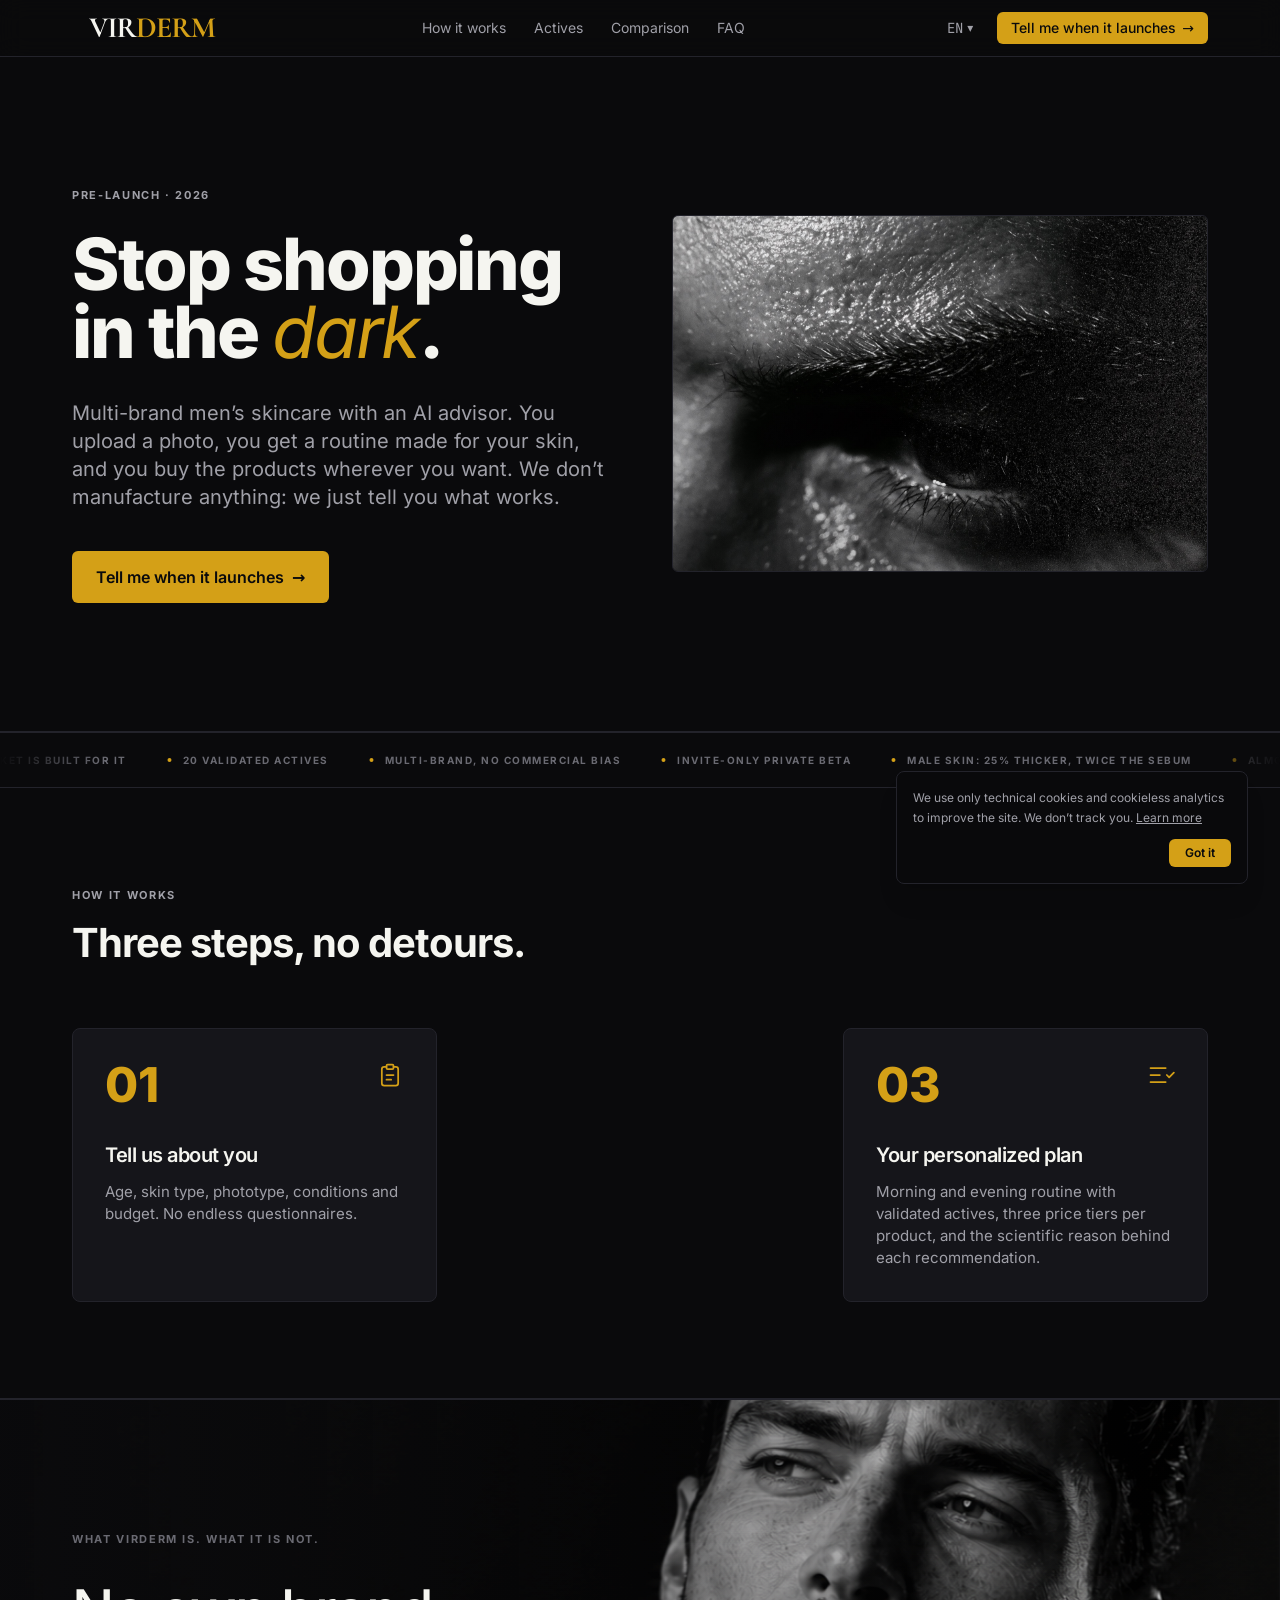
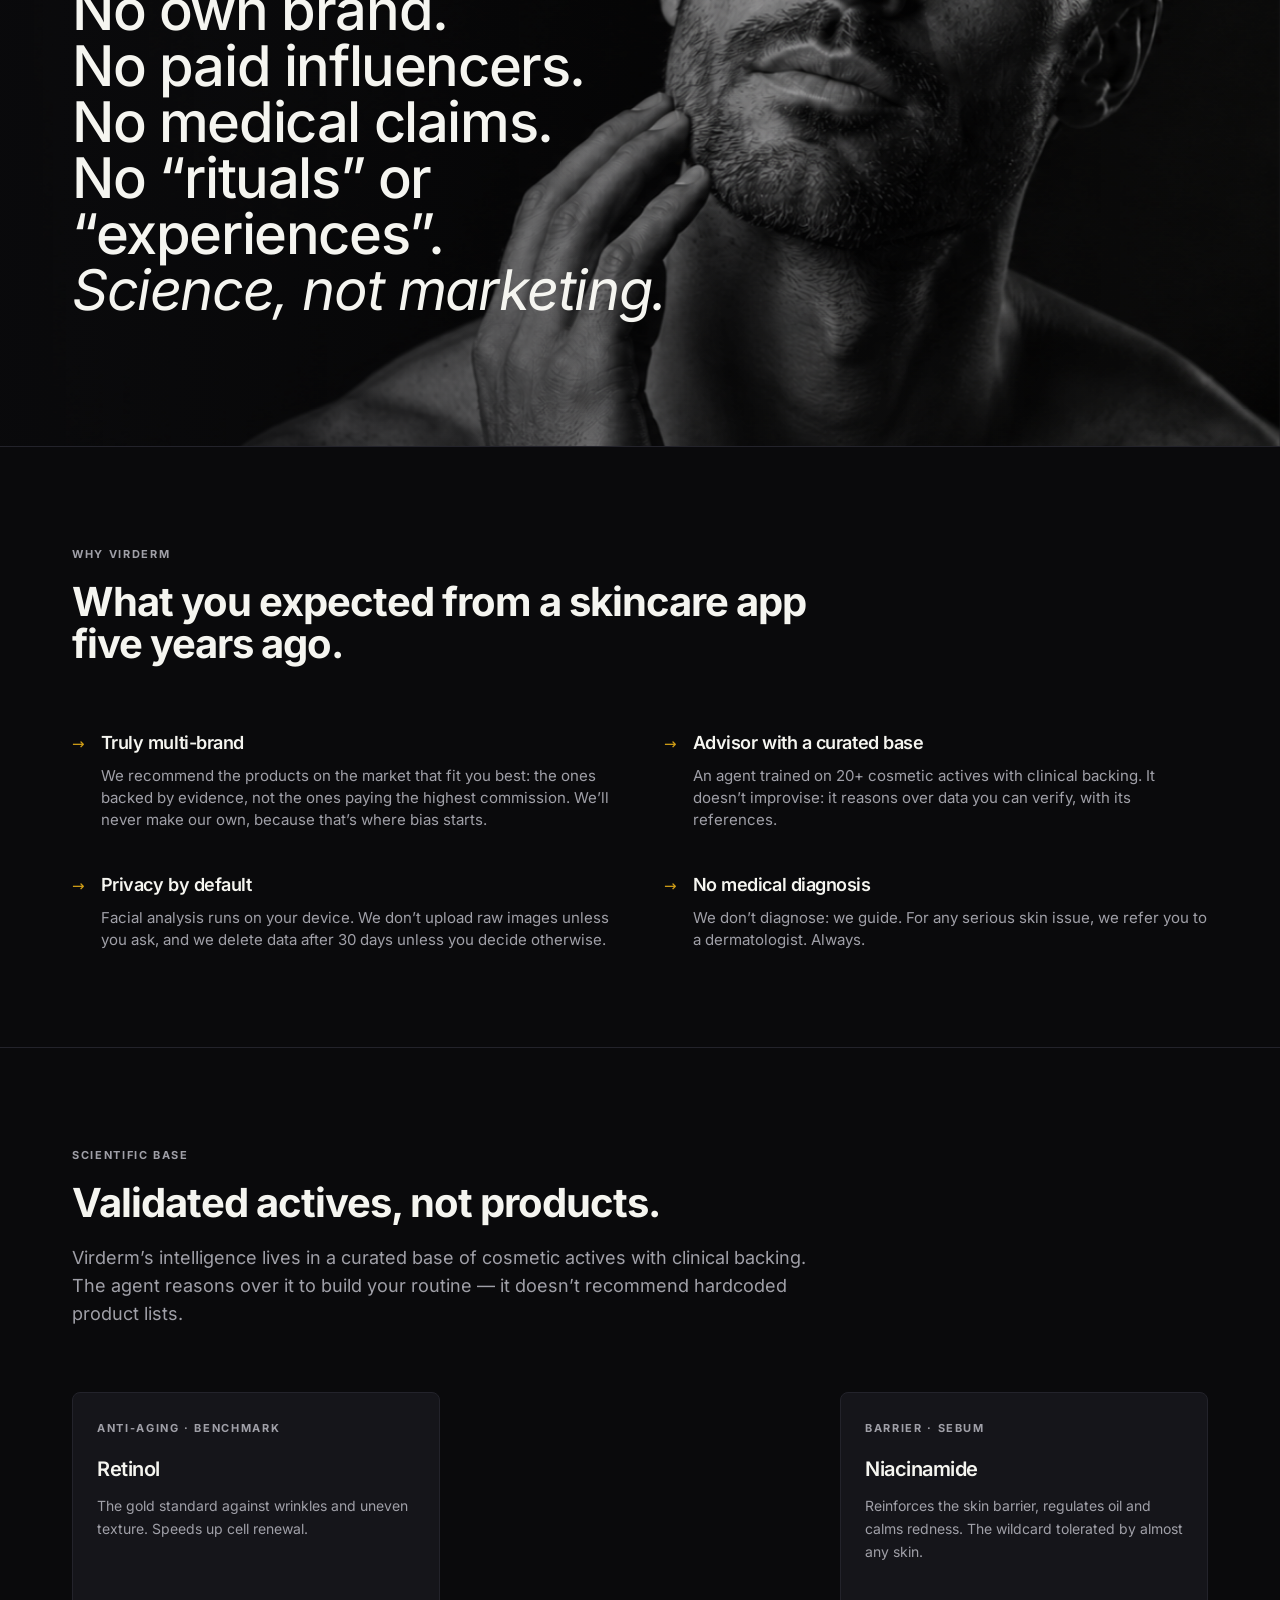
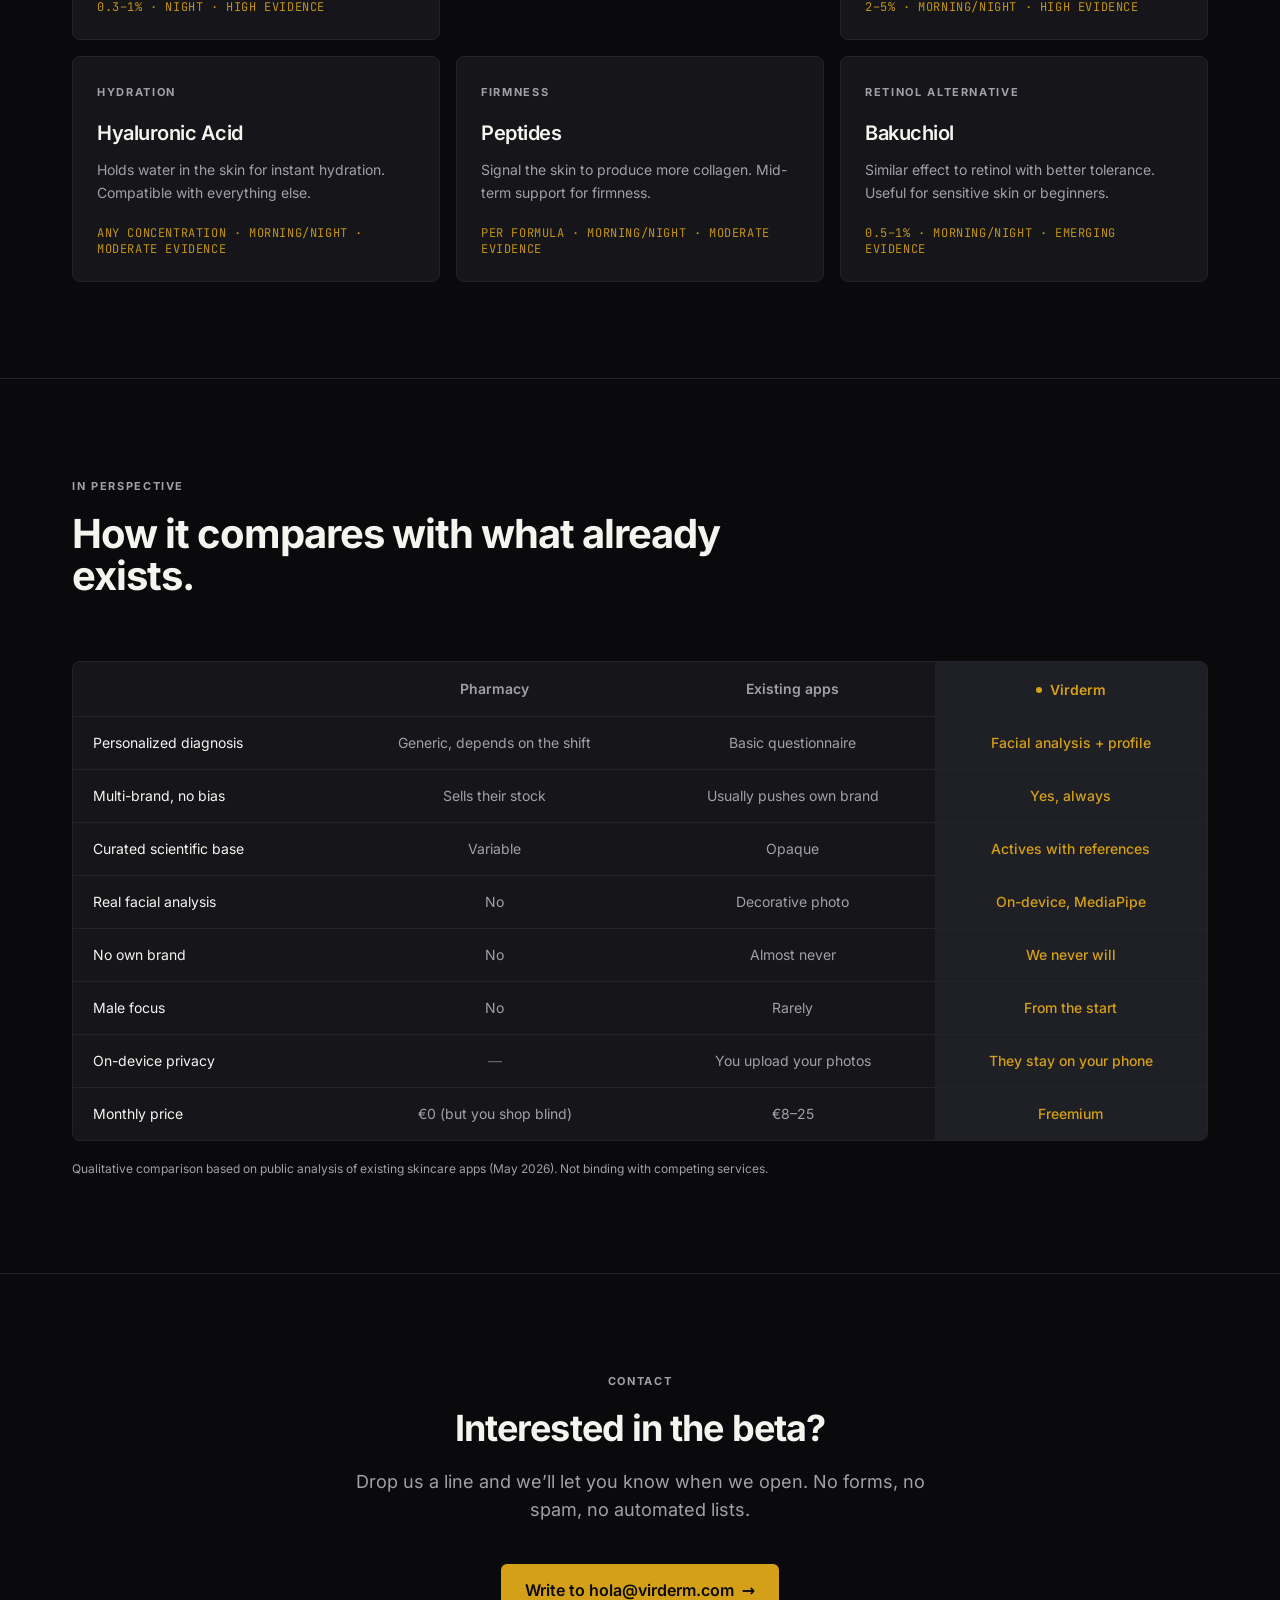
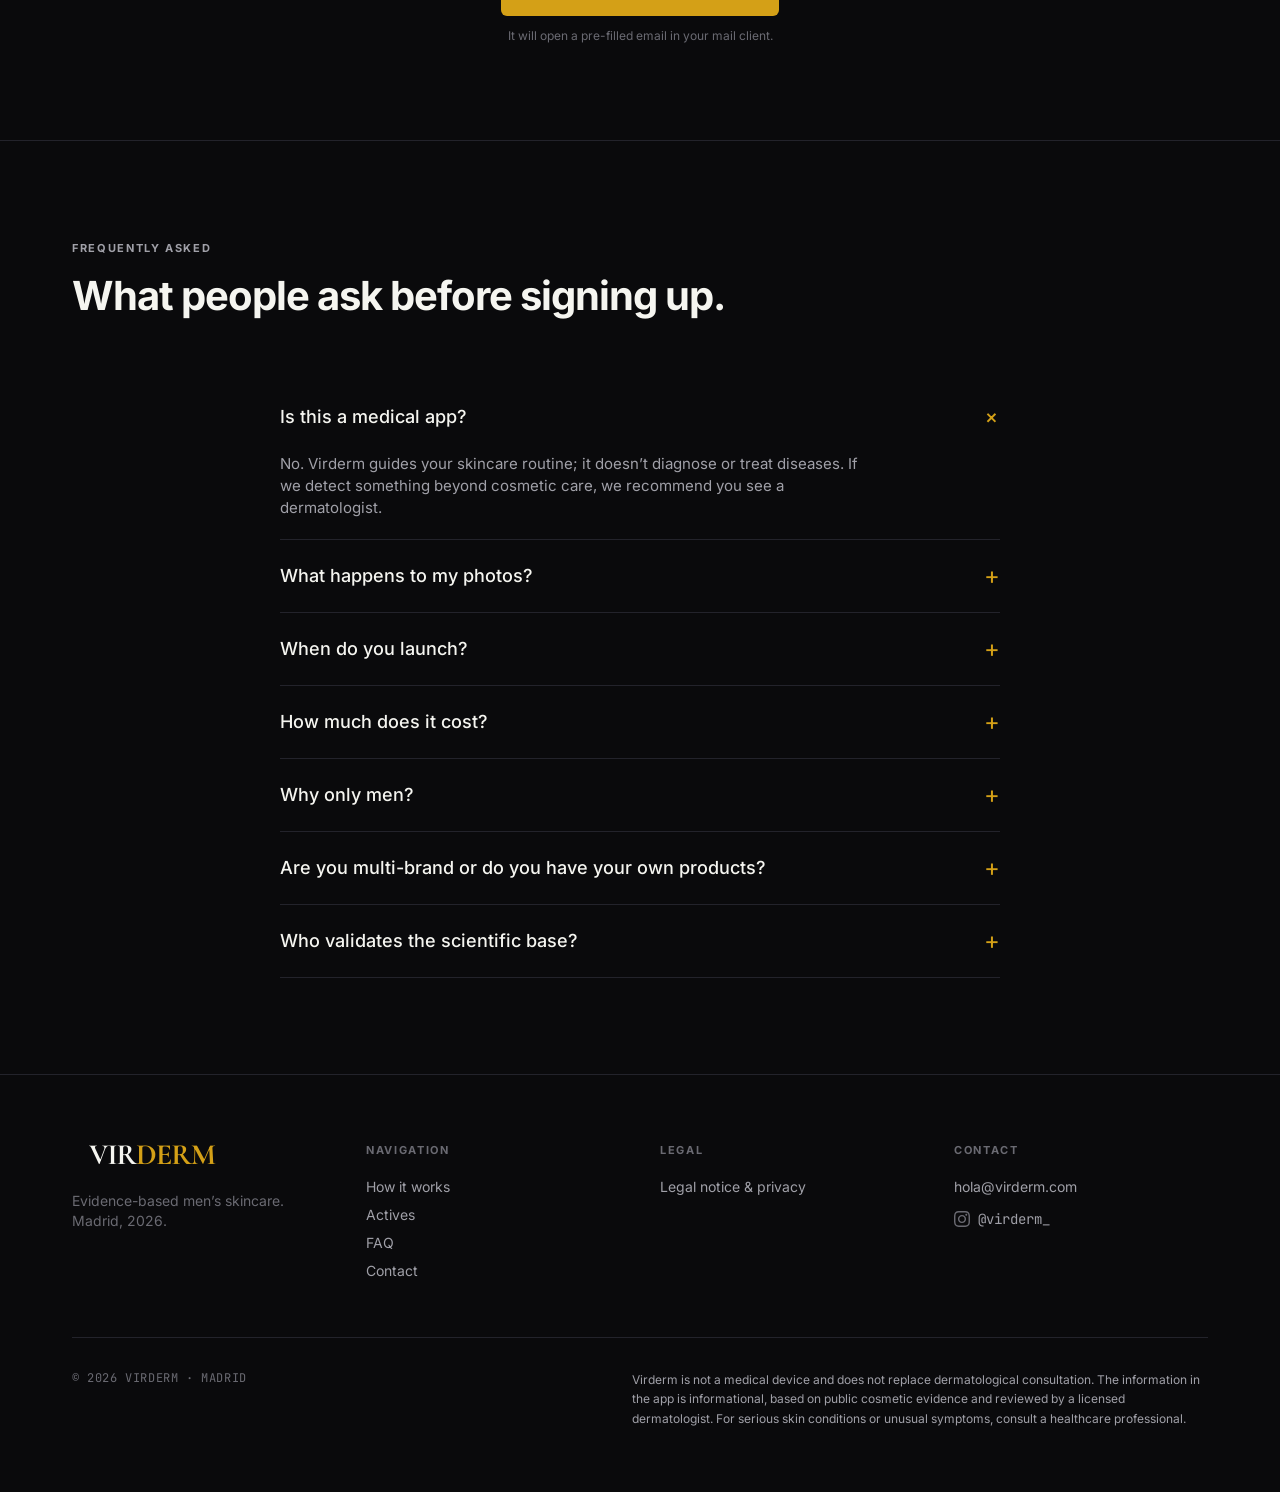
==== commit b23fa7bc: "feat(panel): dashboard avanzado (tabs Web/App/Ingresos/Catálogo, KPIs+delta+spark, 15+ viz) + no-ind" ====
--- a/en/index.html
+++ b/en/index.html
@@ -3,7 +3,7 @@
           opacity: 1 !important;
           transform: none !important;
         }
-      </style></noscript><link rel="stylesheet" href="/_astro/index.CyBAmR6g.css">
+      </style></noscript><link rel="stylesheet" href="/_astro/index.r3L4p7IW.css">
 <style>details[data-astro-cid-ltpqzwiw]>summary[data-astro-cid-ltpqzwiw]::-webkit-details-marker{display:none}details[data-astro-cid-ltpqzwiw]>summary[data-astro-cid-ltpqzwiw]::marker{display:none}
 .manifesto-bg[data-astro-cid-5lwsku7t]{background-image:url(/manifiesto-bg.png);background-size:cover;background-position:center right;background-repeat:no-repeat;transform-origin:60% 50%;animation:manifesto-kenburns 42s ease-in-out infinite alternate}@keyframes manifesto-kenburns{0%{transform:scale(1.08) translate(0)}to{transform:scale(1.18) translate(-2%,-2%)}}@media(prefers-reduced-motion:reduce){.manifesto-bg[data-astro-cid-5lwsku7t]{animation:none;transform:scale(1.08)}}details[data-astro-cid-z6gx6xcw]>summary[data-astro-cid-z6gx6xcw]::-webkit-details-marker{display:none}details[data-astro-cid-z6gx6xcw]>summary[data-astro-cid-z6gx6xcw]{list-style:none}
 </style></head> <body>  <div id="scroll-progress" aria-hidden="true" class="fixed inset-x-0 top-0 z-50 h-[2px] bg-transparent pointer-events-none"> <div id="scroll-progress-bar" class="h-full bg-accent transition-[width] duration-75 ease-out" style="width: 0%;"></div> </div> <script type="module">const n=document.getElementById("scroll-progress-bar");if(n){const e=()=>{const t=document.documentElement,o=t.scrollTop,s=t.scrollHeight-t.clientHeight,c=s>0?o/s*100:0;n.style.width=`${c}%`};e(),window.addEventListener("scroll",e,{passive:!0}),window.addEventListener("resize",e,{passive:!0})}</script> <header class="fixed inset-x-0 top-0 z-40 backdrop-blur-md bg-bg-primary/70 border-b border-border-subtle"> <div class="container-page flex h-14 items-center justify-between"> <a href="/en/#top" class="flex items-center" aria-label="Virderm — home"> <svg xmlns="http://www.w3.org/2000/svg" viewBox="0 0 500 100" role="img" aria-label="Virderm" class="h-7 w-auto md:h-8" preserveAspectRatio="xMidYMid meet"> <text x="250" y="78" font-family="'Cormorant Garamond', 'GT Sectra', 'Bodoni 72', Didot, 'Bodoni MT', 'Times New Roman', serif" font-size="92" font-weight="700" letter-spacing="-3" text-anchor="middle" style="text-rendering: geometricPrecision;"> <tspan fill="#f5f5f0">VIR</tspan><tspan fill="#d4a017">DERM</tspan> </text> </svg> </a> <nav class="hidden md:flex items-center gap-7 text-sm text-text-secondary"> <a href="#como-funciona" class="hover:text-text-primary transition-colors"> How it works </a><a href="#activos" class="hover:text-text-primary transition-colors"> Actives </a><a href="#comparativa" class="hover:text-text-primary transition-colors"> Comparison </a><a href="#faq" class="hover:text-text-primary transition-colors"> FAQ </a> </nav> <div class="flex items-center gap-2 md:gap-3"> <details class="relative" data-astro-cid-ltpqzwiw> <summary class="flex min-h-[40px] cursor-pointer items-center gap-1 list-none rounded-md px-3 py-2 text-sm text-text-secondary transition-colors hover:text-text-primary" aria-label="Idioma" data-astro-cid-ltpqzwiw> <span class="font-mono" data-astro-cid-ltpqzwiw>EN</span> <span aria-hidden="true" class="text-xs" data-astro-cid-ltpqzwiw>▾</span> </summary> <div class="absolute right-0 z-50 mt-2 min-w-[150px] overflow-hidden rounded-md border border-border-subtle bg-bg-secondary py-1 shadow-lg" data-astro-cid-ltpqzwiw> <a href="/" hreflang="es" class="block px-3 py-1.5 text-sm transition-colors hover:bg-bg-tertiary text-text-secondary hover:text-text-primary" data-astro-cid-ltpqzwiw> Español </a><a href="/en/" hreflang="en" class="block px-3 py-1.5 text-sm transition-colors hover:bg-bg-tertiary text-accent font-medium" data-astro-cid-ltpqzwiw> English </a><a href="/fr/" hreflang="fr" class="block px-3 py-1.5 text-sm transition-colors hover:bg-bg-tertiary text-text-secondary hover:text-text-primary" data-astro-cid-ltpqzwiw> Français </a><a href="/it/" hreflang="it" class="block px-3 py-1.5 text-sm transition-colors hover:bg-bg-tertiary text-text-secondary hover:text-text-primary" data-astro-cid-ltpqzwiw> Italiano </a> </div> </details>  <a href="mailto:hola@virderm.com?subject=I%20want%20to%20know%20more%20about%20the%20Virderm%20beta&#38;body=Hi%2C%0A%0AI%E2%80%99m%20interested%20in%20trying%20Virderm%20when%20you%20launch.%20Could%20you%20let%20me%20know%3F%0A%0A(Optional%3A%20tell%20me%20briefly%20why%20you%E2%80%99re%20interested%20or%20what%20you%20want%20to%20solve)%0A%0AThanks!" class="inline-flex items-center gap-1.5 whitespace-nowrap rounded-md bg-accent px-3 py-1.5 text-sm font-medium text-text-inverse transition-all duration-150 hover:bg-accent-hover hover:scale-[1.02] md:px-3.5"> <span class="md:hidden">Notify me</span> <span class="hidden md:inline">Tell me when it launches</span> <span aria-hidden="true">→</span> </a> </div> </div> </header> <main class="min-h-screen bg-bg-primary text-text-primary"> <section id="top" class="relative isolate border-b border-border-subtle overflow-hidden pt-14"> <div class="container-page relative"> <div class="grid items-center gap-10 py-12 md:grid-cols-2 md:gap-12 md:py-24 lg:py-32 lg:gap-16"> <div class="order-1 md:order-2 relative"> <div class="relative overflow-hidden rounded-md border border-border-subtle"> <img src="/hero-face.jpg" alt="Editorial black-and-white close-up of male skin" width="1600" height="1066" loading="eager" decoding="async" class="block h-auto w-full"> <div aria-hidden="true" class="pointer-events-none absolute inset-0 bg-gradient-to-tr from-bg-primary/40 via-transparent to-transparent"></div> </div> </div> <div class="order-2 md:order-1 max-w-xl"> <p class="eyebrow reveal" style="animation-delay: 0ms;">Pre-launch · 2026</p> <h1 class="reveal mt-6 text-[2.5rem] leading-[1] font-extrabold tracking-[-0.03em] sm:text-5xl md:text-[3.75rem] md:leading-[0.95] lg:text-[4.5rem]" style="animation-delay: 120ms;">Stop shopping<br />in the <span class="italic text-accent font-medium">dark</span>.</h1> <p class="reveal mt-6 text-base leading-relaxed text-text-secondary md:mt-8 md:text-lg lg:text-xl" style="animation-delay: 260ms;"> Multi-brand men’s skincare with an AI advisor. You upload a photo, you get a routine made for your skin, and you buy the products wherever you want. We don’t manufacture anything: we just tell you what works. </p> <div class="reveal mt-8 md:mt-10" style="animation-delay: 400ms;"> <a href="mailto:hola@virderm.com?subject=I%20want%20to%20know%20more%20about%20the%20Virderm%20beta&#38;body=Hi%2C%0A%0AI%E2%80%99m%20interested%20in%20trying%20Virderm%20when%20you%20launch.%20Could%20you%20let%20me%20know%3F%0A%0A(Optional%3A%20tell%20me%20briefly%20why%20you%E2%80%99re%20interested%20or%20what%20you%20want%20to%20solve)%0A%0AThanks!" class="btn-primary group text-base px-6 py-3.5"> Tell me when it launches <span aria-hidden="true" class="transition-transform group-hover:translate-x-0.5">→</span> </a> </div> </div> </div> </div> </section> <section aria-label="Trust signals" class="border-y border-border-subtle bg-bg-primary"> <div class="marquee-mask overflow-hidden py-4"> <div id="trust-marquee" class="flex w-max items-center gap-10 whitespace-nowrap will-change-transform" aria-hidden="true">  <span data-key="0-0" class="micro flex shrink-0 items-center gap-3 text-text-tertiary"> <span class="h-1 w-1 rounded-full bg-accent"></span> Male skin: 25% thicker, twice the sebum </span><span data-key="0-1" class="micro flex shrink-0 items-center gap-3 text-text-tertiary"> <span class="h-1 w-1 rounded-full bg-accent"></span> Almost nothing on the market is built for it </span><span data-key="0-2" class="micro flex shrink-0 items-center gap-3 text-text-tertiary"> <span class="h-1 w-1 rounded-full bg-accent"></span> 20 validated actives </span><span data-key="0-3" class="micro flex shrink-0 items-center gap-3 text-text-tertiary"> <span class="h-1 w-1 rounded-full bg-accent"></span> Multi-brand, no commercial bias </span><span data-key="0-4" class="micro flex shrink-0 items-center gap-3 text-text-tertiary"> <span class="h-1 w-1 rounded-full bg-accent"></span> Invite-only private beta </span><span data-key="1-0" class="micro flex shrink-0 items-center gap-3 text-text-tertiary"> <span class="h-1 w-1 rounded-full bg-accent"></span> Male skin: 25% thicker, twice the sebum </span><span data-key="1-1" class="micro flex shrink-0 items-center gap-3 text-text-tertiary"> <span class="h-1 w-1 rounded-full bg-accent"></span> Almost nothing on the market is built for it </span><span data-key="1-2" class="micro flex shrink-0 items-center gap-3 text-text-tertiary"> <span class="h-1 w-1 rounded-full bg-accent"></span> 20 validated actives </span><span data-key="1-3" class="micro flex shrink-0 items-center gap-3 text-text-tertiary"> <span class="h-1 w-1 rounded-full bg-accent"></span> Multi-brand, no commercial bias </span><span data-key="1-4" class="micro flex shrink-0 items-center gap-3 text-text-tertiary"> <span class="h-1 w-1 rounded-full bg-accent"></span> Invite-only private beta </span><span data-key="2-0" class="micro flex shrink-0 items-center gap-3 text-text-tertiary"> <span class="h-1 w-1 rounded-full bg-accent"></span> Male skin: 25% thicker, twice the sebum </span><span data-key="2-1" class="micro flex shrink-0 items-center gap-3 text-text-tertiary"> <span class="h-1 w-1 rounded-full bg-accent"></span> Almost nothing on the market is built for it </span><span data-key="2-2" class="micro flex shrink-0 items-center gap-3 text-text-tertiary"> <span class="h-1 w-1 rounded-full bg-accent"></span> 20 validated actives </span><span data-key="2-3" class="micro flex shrink-0 items-center gap-3 text-text-tertiary"> <span class="h-1 w-1 rounded-full bg-accent"></span> Multi-brand, no commercial bias </span><span data-key="2-4" class="micro flex shrink-0 items-center gap-3 text-text-tertiary"> <span class="h-1 w-1 rounded-full bg-accent"></span> Invite-only private beta </span> </div> </div>  <ul class="sr-only"> <li>Male skin: 25% thicker, twice the sebum</li><li>Almost nothing on the market is built for it</li><li>20 validated actives</li><li>Multi-brand, no commercial bias</li><li>Invite-only private beta</li> </ul> </section> <script type="module">const s=document.getElementById("trust-marquee"),l=typeof matchMedia=="function"&&matchMedia("(prefers-reduced-motion: reduce)").matches;if(s&&!l){let e=0,n=0,i=typeof window<"u"?window.scrollY:0,t=0;const c=()=>{t=s.scrollWidth/3};c(),window.addEventListener("resize",c,{passive:!0}),typeof document<"u"&&document.fonts&&document.fonts.ready&&document.fonts.ready.then(c).catch(()=>{}),window.addEventListener("scroll",()=>{const o=window.scrollY,a=o-i;i=o,n+=a*.6},{passive:!0});const r=.5,d=()=>{const o=r+n*.05;e-=o,t>0&&(e<=-t&&(e+=t),e>0&&(e-=t)),s.style.transform=`translate3d(${e}px, 0, 0)`,n*=.92,requestAnimationFrame(d)};requestAnimationFrame(d)}</script> <section id="como-funciona" class="border-b border-border-subtle py-16 md:py-24"> <div class="container-page"> <header data-reveal class="max-w-3xl"> <p class="eyebrow">How it works</p> <h2 class="mt-4 text-3xl font-bold tracking-tight md:text-4xl lg:text-[2.5rem] lg:leading-[1.05]"> Three steps, no detours. </h2> </header> <div class="mt-14 grid gap-6 md:mt-16 md:grid-cols-3 md:gap-5"> <article data-reveal data-reveal-index="0" class="group flex flex-col rounded-lg border border-border-subtle bg-bg-secondary p-8 transition-[border-color,transform] duration-200 hover:-translate-y-0.5 hover:border-accent/40"> <div class="flex items-start justify-between gap-4"> <span class="font-sans text-5xl font-extrabold leading-none text-accent">01</span> <span class="text-accent" aria-hidden="true"> <svg viewBox="0 0 24 24" width="28" height="28" fill="none" stroke="currentColor" stroke-width="1.5" stroke-linecap="round" stroke-linejoin="round"> <path d="M9 5H7a2 2 0 0 0-2 2v12a2 2 0 0 0 2 2h10a2 2 0 0 0 2-2V7a2 2 0 0 0-2-2h-2"></path> <rect x="9" y="3" width="6" height="4" rx="1"></rect> <path d="M9 12h6"></path> <path d="M9 16h4"></path> </svg>   </span> </div> <h3 class="mt-8 text-xl font-semibold tracking-tight">Tell us about you</h3> <p class="mt-3 text-text-secondary">Age, skin type, phototype, conditions and budget. No endless questionnaires.</p> </article><article data-reveal data-reveal-index="1" class="group flex flex-col rounded-lg border border-border-subtle bg-bg-secondary p-8 transition-[border-color,transform] duration-200 hover:-translate-y-0.5 hover:border-accent/40"> <div class="flex items-start justify-between gap-4"> <span class="font-sans text-5xl font-extrabold leading-none text-accent">02</span> <span class="text-accent" aria-hidden="true">  <svg viewBox="0 0 24 24" width="28" height="28" fill="none" stroke="currentColor" stroke-width="1.5" stroke-linecap="round" stroke-linejoin="round"> <path d="M3 7V5a2 2 0 0 1 2-2h2"></path> <path d="M17 3h2a2 2 0 0 1 2 2v2"></path> <path d="M21 17v2a2 2 0 0 1-2 2h-2"></path> <path d="M7 21H5a2 2 0 0 1-2-2v-2"></path> <path d="M9 10h.01"></path> <path d="M15 10h.01"></path> <path d="M9 15c.85.63 1.885 1 3 1s2.15-.37 3-1"></path> </svg>  </span> </div> <h3 class="mt-8 text-xl font-semibold tracking-tight">Facial analysis on your phone</h3> <p class="mt-3 text-text-secondary">Detection happens on your device. Your photo never leaves your phone unless you say so.</p> </article><article data-reveal data-reveal-index="2" class="group flex flex-col rounded-lg border border-border-subtle bg-bg-secondary p-8 transition-[border-color,transform] duration-200 hover:-translate-y-0.5 hover:border-accent/40"> <div class="flex items-start justify-between gap-4"> <span class="font-sans text-5xl font-extrabold leading-none text-accent">03</span> <span class="text-accent" aria-hidden="true">   <svg viewBox="0 0 24 24" width="28" height="28" fill="none" stroke="currentColor" stroke-width="1.5" stroke-linecap="round" stroke-linejoin="round"> <path d="M11 12H3"></path> <path d="M16 6H3"></path> <path d="M16 18H3"></path> <path d="m17 12 2 2 4-4"></path> </svg> </span> </div> <h3 class="mt-8 text-xl font-semibold tracking-tight">Your personalized plan</h3> <p class="mt-3 text-text-secondary">Morning and evening routine with validated actives, three price tiers per product, and the scientific reason behind each recommendation.</p> </article> </div> </div> </section> <section aria-labelledby="manifiesto-title" class="relative isolate overflow-hidden border-y border-border-subtle bg-bg-tertiary" data-astro-cid-5lwsku7t>  <div id="manifesto-parallax" aria-hidden="true" class="absolute inset-x-0 -inset-y-[20%] -z-20 will-change-transform" data-astro-cid-5lwsku7t>  <div class="manifesto-bg absolute inset-0" data-astro-cid-5lwsku7t></div> </div>  <div aria-hidden="true" class="absolute inset-0 -z-10 bg-gradient-to-b from-bg-primary/85 via-bg-primary/55 to-bg-primary/35 md:bg-gradient-to-r md:from-bg-primary/95 md:via-bg-primary/40 md:to-transparent" data-astro-cid-5lwsku7t></div> <div class="container-page relative py-24 md:py-32" data-astro-cid-5lwsku7t> <div class="max-w-md md:max-w-xl lg:max-w-2xl" data-astro-cid-5lwsku7t> <p class="eyebrow text-text-tertiary" data-astro-cid-5lwsku7t>What Virderm is. What it is not.</p> <h2 id="manifiesto-title" class="mt-8 text-3xl font-medium leading-[1.15] tracking-tight md:text-5xl lg:text-[3.5rem]" data-astro-cid-5lwsku7t> <span class="reveal block" style="animation-delay: 0ms;" data-astro-cid-5lwsku7t> <span class="text-text-primary" data-astro-cid-5lwsku7t>No own brand.</span> </span><span class="reveal block" style="animation-delay: 140ms;" data-astro-cid-5lwsku7t> <span class="text-text-primary" data-astro-cid-5lwsku7t>No paid influencers.</span> </span><span class="reveal block" style="animation-delay: 280ms;" data-astro-cid-5lwsku7t> <span class="text-text-primary" data-astro-cid-5lwsku7t>No medical claims.</span> </span><span class="reveal block" style="animation-delay: 420ms;" data-astro-cid-5lwsku7t> <span class="text-text-primary" data-astro-cid-5lwsku7t>No “rituals” or “experiences”.</span> </span><span class="reveal block" style="animation-delay: 560ms;" data-astro-cid-5lwsku7t> <span class="italic font-normal text-text-primary" data-astro-cid-5lwsku7t>Science, not marketing.</span> </span> </h2> </div> </div> </section>  <script type="module">const n=document.getElementById("manifesto-parallax"),c=typeof matchMedia=="function"&&matchMedia("(prefers-reduced-motion: reduce)").matches;if(n&&!c){let e=!1;const o=()=>{e=!1;const r=n.getBoundingClientRect(),t=window.innerHeight||0;if(t===0)return;const i=(r.top+r.height/2-t/2)/t,a=-Math.max(-1.5,Math.min(1.5,i))*80;n.style.transform=`translate3d(0, ${a}px, 0)`},s=()=>{e||(e=!0,requestAnimationFrame(o))};window.addEventListener("scroll",s,{passive:!0}),window.addEventListener("resize",s,{passive:!0}),o()}</script> <section id="por-que" class="border-b border-border-subtle py-16 md:py-24"> <div class="container-page"> <header data-reveal class="max-w-3xl"> <p class="eyebrow">Why Virderm</p> <h2 class="mt-4 text-3xl font-bold tracking-tight md:text-4xl lg:text-[2.5rem] lg:leading-[1.05]"> What you expected from a skincare app five years ago. </h2> </header> <div class="mt-14 grid gap-x-12 gap-y-10 md:mt-16 md:grid-cols-2"> <div class="flex gap-4"> <span aria-hidden="true" class="mt-1 text-accent">
--- a/_astro/index.r3L4p7IW.css
+++ b/_astro/index.r3L4p7IW.css
@@ -0,0 +1 @@
+@font-face{font-family:Inter;font-style:normal;font-display:swap;font-weight:400;src:url(/_astro/inter-cyrillic-ext-400-normal.BQZuk6qB.woff2) format("woff2"),url(/_astro/inter-cyrillic-ext-400-normal.DQukG94-.woff) format("woff");unicode-range:U+0460-052F,U+1C80-1C8A,U+20B4,U+2DE0-2DFF,U+A640-A69F,U+FE2E-FE2F}@font-face{font-family:Inter;font-style:normal;font-display:swap;font-weight:400;src:url(/_astro/inter-cyrillic-400-normal.obahsSVq.woff2) format("woff2"),url(/_astro/inter-cyrillic-400-normal.HOLc17fK.woff) format("woff");unicode-range:U+0301,U+0400-045F,U+0490-0491,U+04B0-04B1,U+2116}@font-face{font-family:Inter;font-style:normal;font-display:swap;font-weight:400;src:url(/_astro/inter-greek-ext-400-normal.DGGRlc-M.woff2) format("woff2"),url(/_astro/inter-greek-ext-400-normal.KugGGMne.woff) format("woff");unicode-range:U+1F00-1FFF}@font-face{font-family:Inter;font-style:normal;font-display:swap;font-weight:400;src:url(/_astro/inter-greek-400-normal.B4URO6DV.woff2) format("woff2"),url(/_astro/inter-greek-400-normal.q2sYcFCs.woff) format("woff");unicode-range:U+0370-0377,U+037A-037F,U+0384-038A,U+038C,U+038E-03A1,U+03A3-03FF}@font-face{font-family:Inter;font-style:normal;font-display:swap;font-weight:400;src:url(/_astro/inter-vietnamese-400-normal.DMkecbls.woff2) format("woff2"),url(/_astro/inter-vietnamese-400-normal.Bbgyi5SW.woff) format("woff");unicode-range:U+0102-0103,U+0110-0111,U+0128-0129,U+0168-0169,U+01A0-01A1,U+01AF-01B0,U+0300-0301,U+0303-0304,U+0308-0309,U+0323,U+0329,U+1EA0-1EF9,U+20AB}@font-face{font-family:Inter;font-style:normal;font-display:swap;font-weight:400;src:url(/_astro/inter-latin-ext-400-normal.C1nco2VV.woff2) format("woff2"),url(/_astro/inter-latin-ext-400-normal.77YHD8bZ.woff) format("woff");unicode-range:U+0100-02BA,U+02BD-02C5,U+02C7-02CC,U+02CE-02D7,U+02DD-02FF,U+0304,U+0308,U+0329,U+1D00-1DBF,U+1E00-1E9F,U+1EF2-1EFF,U+2020,U+20A0-20AB,U+20AD-20C0,U+2113,U+2C60-2C7F,U+A720-A7FF}@font-face{font-family:Inter;font-style:normal;font-display:swap;font-weight:400;src:url(/_astro/inter-latin-400-normal.C38fXH4l.woff2) format("woff2"),url(/_astro/inter-latin-400-normal.CyCys3Eg.woff) format("woff");unicode-range:U+0000-00FF,U+0131,U+0152-0153,U+02BB-02BC,U+02C6,U+02DA,U+02DC,U+0304,U+0308,U+0329,U+2000-206F,U+20AC,U+2122,U+2191,U+2193,U+2212,U+2215,U+FEFF,U+FFFD}@font-face{font-family:Inter;font-style:normal;font-display:swap;font-weight:500;src:url(/_astro/inter-cyrillic-ext-500-normal.B0yAr1jD.woff2) format("woff2"),url(/_astro/inter-cyrillic-ext-500-normal.BmqWE9Dz.woff) format("woff");unicode-range:U+0460-052F,U+1C80-1C8A,U+20B4,U+2DE0-2DFF,U+A640-A69F,U+FE2E-FE2F}@font-face{font-family:Inter;font-style:normal;font-display:swap;font-weight:500;src:url(/_astro/inter-cyrillic-500-normal.BasfLYem.woff2) format("woff2"),url(/_astro/inter-cyrillic-500-normal.CxZf_p3X.woff) format("woff");unicode-range:U+0301,U+0400-045F,U+0490-0491,U+04B0-04B1,U+2116}@font-face{font-family:Inter;font-style:normal;font-display:swap;font-weight:500;src:url(/_astro/inter-greek-ext-500-normal.C4iEst2y.woff2) format("woff2"),url(/_astro/inter-greek-ext-500-normal.2j5mBUwD.woff) format("woff");unicode-range:U+1F00-1FFF}@font-face{font-family:Inter;font-style:normal;font-display:swap;font-weight:500;src:url(/_astro/inter-greek-500-normal.BIZE56-Y.woff2) format("woff2"),url(/_astro/inter-greek-500-normal.Xzm54t5V.woff) format("woff");unicode-range:U+0370-0377,U+037A-037F,U+0384-038A,U+038C,U+038E-03A1,U+03A3-03FF}@font-face{font-family:Inter;font-style:normal;font-display:swap;font-weight:500;src:url(/_astro/inter-vietnamese-500-normal.DOriooB6.woff2) format("woff2"),url(/_astro/inter-vietnamese-500-normal.mJboJaSs.woff) format("woff");unicode-range:U+0102-0103,U+0110-0111,U+0128-0129,U+0168-0169,U+01A0-01A1,U+01AF-01B0,U+0300-0301,U+0303-0304,U+0308-0309,U+0323,U+0329,U+1EA0-1EF9,U+20AB}@font-face{font-family:Inter;font-style:normal;font-display:swap;font-weight:500;src:url(/_astro/inter-latin-ext-500-normal.CV4jyFjo.woff2) format("woff2"),url(/_astro/inter-latin-ext-500-normal.BxGbmqWO.woff) format("woff");unicode-range:U+0100-02BA,U+02BD-02C5,U+02C7-02CC,U+02CE-02D7,U+02DD-02FF,U+0304,U+0308,U+0329,U+1D00-1DBF,U+1E00-1E9F,U+1EF2-1EFF,U+2020,U+20A0-20AB,U+20AD-20C0,U+2113,U+2C60-2C7F,U+A720-A7FF}@font-face{font-family:Inter;font-style:normal;font-display:swap;font-weight:500;src:url(/_astro/inter-latin-500-normal.Cerq10X2.woff2) format("woff2"),url(/_astro/inter-latin-500-normal.BL9OpVg8.woff) format("woff");unicode-range:U+0000-00FF,U+0131,U+0152-0153,U+02BB-02BC,U+02C6,U+02DA,U+02DC,U+0304,U+0308,U+0329,U+2000-206F,U+20AC,U+2122,U+2191,U+2193,U+2212,U+2215,U+FEFF,U+FFFD}@font-face{font-family:Inter;font-style:normal;font-display:swap;font-weight:600;src:url(/_astro/inter-cyrillic-ext-600-normal.Dfes3d0z.woff2) format("woff2"),url(/_astro/inter-cyrillic-ext-600-normal.Bcila6Z-.woff) format("woff");unicode-range:U+0460-052F,U+1C80-1C8A,U+20B4,U+2DE0-2DFF,U+A640-A69F,U+FE2E-FE2F}@font-face{font-family:Inter;font-style:normal;font-display:swap;font-weight:600;src:url(/_astro/inter-cyrillic-600-normal.CWCymEST.woff2) format("woff2"),url(/_astro/inter-cyrillic-600-normal.4D_pXhcN.woff) format("woff");unicode-range:U+0301,U+0400-045F,U+0490-0491,U+04B0-04B1,U+2116}@font-face{font-family:Inter;font-style:normal;font-display:swap;font-weight:600;src:url(/_astro/inter-greek-ext-600-normal.DRtmH8MT.woff2) format("woff2"),url(/_astro/inter-greek-ext-600-normal.B8X0CLgF.woff) format("woff");unicode-range:U+1F00-1FFF}@font-face{font-family:Inter;font-style:normal;font-display:swap;font-weight:600;src:url(/_astro/inter-greek-600-normal.plRanbMR.woff2) format("woff2"),url(/_astro/inter-greek-600-normal.BZpKdvQh.woff) format("woff");unicode-range:U+0370-0377,U+037A-037F,U+0384-038A,U+038C,U+038E-03A1,U+03A3-03FF}@font-face{font-family:Inter;font-style:normal;font-display:swap;font-weight:600;src:url(/_astro/inter-vietnamese-600-normal.Cc8MFFhd.woff2) format("woff2"),url(/_astro/inter-vietnamese-600-normal.BuLX-rYi.woff) format("woff");unicode-range:U+0102-0103,U+0110-0111,U+0128-0129,U+0168-0169,U+01A0-01A1,U+01AF-01B0,U+0300-0301,U+0303-0304,U+0308-0309,U+0323,U+0329,U+1EA0-1EF9,U+20AB}@font-face{font-family:Inter;font-style:normal;font-display:swap;font-weight:600;src:url(/_astro/inter-latin-ext-600-normal.D2bJ5OIk.woff2) format("woff2"),url(/_astro/inter-latin-ext-600-normal.CIVaiw4L.woff) format("woff");unicode-range:U+0100-02BA,U+02BD-02C5,U+02C7-02CC,U+02CE-02D7,U+02DD-02FF,U+0304,U+0308,U+0329,U+1D00-1DBF,U+1E00-1E9F,U+1EF2-1EFF,U+2020,U+20A0-20AB,U+20AD-20C0,U+2113,U+2C60-2C7F,U+A720-A7FF}@font-face{font-family:Inter;font-style:normal;font-display:swap;font-weight:600;src:url(/_astro/inter-latin-600-normal.LgqL8muc.woff2) format("woff2"),url(/_astro/inter-latin-600-normal.CiBQ2DWP.woff) format("woff");unicode-range:U+0000-00FF,U+0131,U+0152-0153,U+02BB-02BC,U+02C6,U+02DA,U+02DC,U+0304,U+0308,U+0329,U+2000-206F,U+20AC,U+2122,U+2191,U+2193,U+2212,U+2215,U+FEFF,U+FFFD}@font-face{font-family:Inter;font-style:normal;font-display:swap;font-weight:700;src:url(/_astro/inter-cyrillic-ext-700-normal.BjwYoWNd.woff2) format("woff2"),url(/_astro/inter-cyrillic-ext-700-normal.LO58E6JB.woff) format("woff");unicode-range:U+0460-052F,U+1C80-1C8A,U+20B4,U+2DE0-2DFF,U+A640-A69F,U+FE2E-FE2F}@font-face{font-family:Inter;font-style:normal;font-display:swap;font-weight:700;src:url(/_astro/inter-cyrillic-700-normal.CjBOestx.woff2) format("woff2"),url(/_astro/inter-cyrillic-700-normal.DrXBdSj3.woff) format("woff");unicode-range:U+0301,U+0400-045F,U+0490-0491,U+04B0-04B1,U+2116}@font-face{font-family:Inter;font-style:normal;font-display:swap;font-weight:700;src:url(/_astro/inter-greek-ext-700-normal.qfdV9bQt.woff2) format("woff2"),url(/_astro/inter-greek-ext-700-normal.BoQ6DsYi.woff) format("woff");unicode-range:U+1F00-1FFF}@font-face{font-family:Inter;font-style:normal;font-display:swap;font-weight:700;src:url(/_astro/inter-greek-700-normal.C3JjAnD8.woff2) format("woff2"),url(/_astro/inter-greek-700-normal.BUv2fZ6O.woff) format("woff");unicode-range:U+0370-0377,U+037A-037F,U+0384-038A,U+038C,U+038E-03A1,U+03A3-03FF}@font-face{font-family:Inter;font-style:normal;font-display:swap;font-weight:700;src:url(/_astro/inter-vietnamese-700-normal.DlLaEgI2.woff2) format("woff2"),url(/_astro/inter-vietnamese-700-normal.BZaoP0fm.woff) format("woff");unicode-range:U+0102-0103,U+0110-0111,U+0128-0129,U+0168-0169,U+01A0-01A1,U+01AF-01B0,U+0300-0301,U+0303-0304,U+0308-0309,U+0323,U+0329,U+1EA0-1EF9,U+20AB}@font-face{font-family:Inter;font-style:normal;font-display:swap;font-weight:700;src:url(/_astro/inter-latin-ext-700-normal.Ca8adRJv.woff2) format("woff2"),url(/_astro/inter-latin-ext-700-normal.TidjK2hL.woff) format("woff");unicode-range:U+0100-02BA,U+02BD-02C5,U+02C7-02CC,U+02CE-02D7,U+02DD-02FF,U+0304,U+0308,U+0329,U+1D00-1DBF,U+1E00-1E9F,U+1EF2-1EFF,U+2020,U+20A0-20AB,U+20AD-20C0,U+2113,U+2C60-2C7F,U+A720-A7FF}@font-face{font-family:Inter;font-style:normal;font-display:swap;font-weight:700;src:url(/_astro/inter-latin-700-normal.Yt3aPRUw.woff2) format("woff2"),url(/_astro/inter-latin-700-normal.BLAVimhd.woff) format("woff");unicode-range:U+0000-00FF,U+0131,U+0152-0153,U+02BB-02BC,U+02C6,U+02DA,U+02DC,U+0304,U+0308,U+0329,U+2000-206F,U+20AC,U+2122,U+2191,U+2193,U+2212,U+2215,U+FEFF,U+FFFD}@font-face{font-family:Inter;font-style:normal;font-display:swap;font-weight:800;src:url(/_astro/inter-cyrillic-ext-800-normal.BZOjs1Xv.woff2) format("woff2"),url(/_astro/inter-cyrillic-ext-800-normal.Ca-gJeZY.woff) format("woff");unicode-range:U+0460-052F,U+1C80-1C8A,U+20B4,U+2DE0-2DFF,U+A640-A69F,U+FE2E-FE2F}@font-face{font-family:Inter;font-style:normal;font-display:swap;font-weight:800;src:url(/_astro/inter-cyrillic-800-normal.C7MGvYyJ.woff2) format("woff2"),url(/_astro/inter-cyrillic-800-normal.CCHyn08d.woff) format("woff");unicode-range:U+0301,U+0400-045F,U+0490-0491,U+04B0-04B1,U+2116}@font-face{font-family:Inter;font-style:normal;font-display:swap;font-weight:800;src:url(/_astro/inter-greek-ext-800-normal.B--PVpEC.woff2) format("woff2"),url(/_astro/inter-greek-ext-800-normal.DUe57HfS.woff) format("woff");unicode-range:U+1F00-1FFF}@font-face{font-family:Inter;font-style:normal;font-display:swap;font-weight:800;src:url(/_astro/inter-greek-800-normal.CLIouy3y.woff2) format("woff2"),url(/_astro/inter-greek-800-normal.BU00tryP.woff) format("woff");unicode-range:U+0370-0377,U+037A-037F,U+0384-038A,U+038C,U+038E-03A1,U+03A3-03FF}@font-face{font-family:Inter;font-style:normal;font-display:swap;font-weight:800;src:url(/_astro/inter-vietnamese-800-normal.Cm7tD1pz.woff2) format("woff2"),url(/_astro/inter-vietnamese-800-normal.DDlpr_Ee.woff) format("woff");unicode-range:U+0102-0103,U+0110-0111,U+0128-0129,U+0168-0169,U+01A0-01A1,U+01AF-01B0,U+0300-0301,U+0303-0304,U+0308-0309,U+0323,U+0329,U+1EA0-1EF9,U+20AB}@font-face{font-family:Inter;font-style:normal;font-display:swap;font-weight:800;src:url(/_astro/inter-latin-ext-800-normal.DZJjya6U.woff2) format("woff2"),url(/_astro/inter-latin-ext-800-normal.BOMpwxm3.woff) format("woff");unicode-range:U+0100-02BA,U+02BD-02C5,U+02C7-02CC,U+02CE-02D7,U+02DD-02FF,U+0304,U+0308,U+0329,U+1D00-1DBF,U+1E00-1E9F,U+1EF2-1EFF,U+2020,U+20A0-20AB,U+20AD-20C0,U+2113,U+2C60-2C7F,U+A720-A7FF}@font-face{font-family:Inter;font-style:normal;font-display:swap;font-weight:800;src:url(/_astro/inter-latin-800-normal.BYj_oED-.woff2) format("woff2"),url(/_astro/inter-latin-800-normal.D1mf63XC.woff) format("woff");unicode-range:U+0000-00FF,U+0131,U+0152-0153,U+02BB-02BC,U+02C6,U+02DA,U+02DC,U+0304,U+0308,U+0329,U+2000-206F,U+20AC,U+2122,U+2191,U+2193,U+2212,U+2215,U+FEFF,U+FFFD}@font-face{font-family:Inter;font-style:italic;font-display:swap;font-weight:400;src:url(/_astro/inter-cyrillic-ext-400-italic.CsfrDhJx.woff2) format("woff2"),url(/_astro/inter-cyrillic-ext-400-italic.xTUDxVF8.woff) format("woff");unicode-range:U+0460-052F,U+1C80-1C8A,U+20B4,U+2DE0-2DFF,U+A640-A69F,U+FE2E-FE2F}@font-face{font-family:Inter;font-style:italic;font-display:swap;font-weight:400;src:url(/_astro/inter-cyrillic-400-italic.CIUtULAL.woff2) format("woff2"),url(/_astro/inter-cyrillic-400-italic.DsJ3McxZ.woff) format("woff");unicode-range:U+0301,U+0400-045F,U+0490-0491,U+04B0-04B1,U+2116}@font-face{font-family:Inter;font-style:italic;font-display:swap;font-weight:400;src:url(/_astro/inter-greek-ext-400-italic.DgljI1UR.woff2) format("woff2"),url(/_astro/inter-greek-ext-400-italic.ByZcx49q.woff) format("woff");unicode-range:U+1F00-1FFF}@font-face{font-family:Inter;font-style:italic;font-display:swap;font-weight:400;src:url(/_astro/inter-greek-400-italic.SVIaMW7s.woff2) format("woff2"),url(/_astro/inter-greek-400-italic.C1OpWafJ.woff) format("woff");unicode-range:U+0370-0377,U+037A-037F,U+0384-038A,U+038C,U+038E-03A1,U+03A3-03FF}@font-face{font-family:Inter;font-style:italic;font-display:swap;font-weight:400;src:url(/_astro/inter-vietnamese-400-italic.Ceaj4WUo.woff2) format("woff2"),url(/_astro/inter-vietnamese-400-italic.E-DnQMHp.woff) format("woff");unicode-range:U+0102-0103,U+0110-0111,U+0128-0129,U+0168-0169,U+01A0-01A1,U+01AF-01B0,U+0300-0301,U+0303-0304,U+0308-0309,U+0323,U+0329,U+1EA0-1EF9,U+20AB}@font-face{font-family:Inter;font-style:italic;font-display:swap;font-weight:400;src:url(/_astro/inter-latin-ext-400-italic.CGFCRmTM.woff2) format("woff2"),url(/_astro/inter-latin-ext-400-italic.DpQ6ZOoA.woff) format("woff");unicode-range:U+0100-02BA,U+02BD-02C5,U+02C7-02CC,U+02CE-02D7,U+02DD-02FF,U+0304,U+0308,U+0329,U+1D00-1DBF,U+1E00-1E9F,U+1EF2-1EFF,U+2020,U+20A0-20AB,U+20AD-20C0,U+2113,U+2C60-2C7F,U+A720-A7FF}@font-face{font-family:Inter;font-style:italic;font-display:swap;font-weight:400;src:url(/_astro/inter-latin-400-italic.D1l0FflY.woff2) format("woff2"),url(/_astro/inter-latin-400-italic.BmFrN47l.woff) format("woff");unicode-range:U+0000-00FF,U+0131,U+0152-0153,U+02BB-02BC,U+02C6,U+02DA,U+02DC,U+0304,U+0308,U+0329,U+2000-206F,U+20AC,U+2122,U+2191,U+2193,U+2212,U+2215,U+FEFF,U+FFFD}@font-face{font-family:Cormorant Garamond;font-style:normal;font-display:swap;font-weight:600;src:url(/_astro/cormorant-garamond-cyrillic-ext-600-normal.BMhMHfrj.woff2) format("woff2"),url(/_astro/cormorant-garamond-cyrillic-ext-600-normal.CsIYWmWK.woff) format("woff");unicode-range:U+0460-052F,U+1C80-1C8A,U+20B4,U+2DE0-2DFF,U+A640-A69F,U+FE2E-FE2F}@font-face{font-family:Cormorant Garamond;font-style:normal;font-display:swap;font-weight:600;src:url(/_astro/cormorant-garamond-cyrillic-600-normal.C2atO-64.woff2) format("woff2"),url(/_astro/cormorant-garamond-cyrillic-600-normal.FNmA3REe.woff) format("woff");unicode-range:U+0301,U+0400-045F,U+0490-0491,U+04B0-04B1,U+2116}@font-face{font-family:Cormorant Garamond;font-style:normal;font-display:swap;font-weight:600;src:url(/_astro/cormorant-garamond-vietnamese-600-normal.BoXdMtcr.woff2) format("woff2"),url(/_astro/cormorant-garamond-vietnamese-600-normal.C4HEjEaf.woff) format("woff");unicode-range:U+0102-0103,U+0110-0111,U+0128-0129,U+0168-0169,U+01A0-01A1,U+01AF-01B0,U+0300-0301,U+0303-0304,U+0308-0309,U+0323,U+0329,U+1EA0-1EF9,U+20AB}@font-face{font-family:Cormorant Garamond;font-style:normal;font-display:swap;font-weight:600;src:url(/_astro/cormorant-garamond-latin-ext-600-normal.DaBc-lu7.woff2) format("woff2"),url(/_astro/cormorant-garamond-latin-ext-600-normal.Dk3-quAP.woff) format("woff");unicode-range:U+0100-02BA,U+02BD-02C5,U+02C7-02CC,U+02CE-02D7,U+02DD-02FF,U+0304,U+0308,U+0329,U+1D00-1DBF,U+1E00-1E9F,U+1EF2-1EFF,U+2020,U+20A0-20AB,U+20AD-20C0,U+2113,U+2C60-2C7F,U+A720-A7FF}@font-face{font-family:Cormorant Garamond;font-style:normal;font-display:swap;font-weight:600;src:url(/_astro/cormorant-garamond-latin-600-normal.Co1r35X9.woff2) format("woff2"),url(/_astro/cormorant-garamond-latin-600-normal.2CBVLo0M.woff) format("woff");unicode-range:U+0000-00FF,U+0131,U+0152-0153,U+02BB-02BC,U+02C6,U+02DA,U+02DC,U+0304,U+0308,U+0329,U+2000-206F,U+20AC,U+2122,U+2191,U+2193,U+2212,U+2215,U+FEFF,U+FFFD}@font-face{font-family:Cormorant Garamond;font-style:normal;font-display:swap;font-weight:700;src:url(/_astro/cormorant-garamond-cyrillic-ext-700-normal.Do0rx6yy.woff2) format("woff2"),url(/_astro/cormorant-garamond-cyrillic-ext-700-normal.BaW-xaxb.woff) format("woff");unicode-range:U+0460-052F,U+1C80-1C8A,U+20B4,U+2DE0-2DFF,U+A640-A69F,U+FE2E-FE2F}@font-face{font-family:Cormorant Garamond;font-style:normal;font-display:swap;font-weight:700;src:url(/_astro/cormorant-garamond-cyrillic-700-normal.SLG_-a_c.woff2) format("woff2"),url(/_astro/cormorant-garamond-cyrillic-700-normal.D3uyJ5DH.woff) format("woff");unicode-range:U+0301,U+0400-045F,U+0490-0491,U+04B0-04B1,U+2116}@font-face{font-family:Cormorant Garamond;font-style:normal;font-display:swap;font-weight:700;src:url(/_astro/cormorant-garamond-vietnamese-700-normal.-OtHbi1I.woff2) format("woff2"),url(/_astro/cormorant-garamond-vietnamese-700-normal.GOTdnRS1.woff) format("woff");unicode-range:U+0102-0103,U+0110-0111,U+0128-0129,U+0168-0169,U+01A0-01A1,U+01AF-01B0,U+0300-0301,U+0303-0304,U+0308-0309,U+0323,U+0329,U+1EA0-1EF9,U+20AB}@font-face{font-family:Cormorant Garamond;font-style:normal;font-display:swap;font-weight:700;src:url(/_astro/cormorant-garamond-latin-ext-700-normal.CNjt5vTB.woff2) format("woff2"),url(/_astro/cormorant-garamond-latin-ext-700-normal.qRbaVVD7.woff) format("woff");unicode-range:U+0100-02BA,U+02BD-02C5,U+02C7-02CC,U+02CE-02D7,U+02DD-02FF,U+0304,U+0308,U+0329,U+1D00-1DBF,U+1E00-1E9F,U+1EF2-1EFF,U+2020,U+20A0-20AB,U+20AD-20C0,U+2113,U+2C60-2C7F,U+A720-A7FF}@font-face{font-family:Cormorant Garamond;font-style:normal;font-display:swap;font-weight:700;src:url(/_astro/cormorant-garamond-latin-700-normal.DajfzrDU.woff2) format("woff2"),url(/_astro/cormorant-garamond-latin-700-normal.O25Qpphb.woff) format("woff");unicode-range:U+0000-00FF,U+0131,U+0152-0153,U+02BB-02BC,U+02C6,U+02DA,U+02DC,U+0304,U+0308,U+0329,U+2000-206F,U+20AC,U+2122,U+2191,U+2193,U+2212,U+2215,U+FEFF,U+FFFD}@font-face{font-family:JetBrains Mono;font-style:normal;font-display:swap;font-weight:400;src:url([data-uri]) format("woff2"),url([data-uri]) format("woff");unicode-range:U+0460-052F,U+1C80-1C8A,U+20B4,U+2DE0-2DFF,U+A640-A69F,U+FE2E-FE2F}@font-face{font-family:JetBrains Mono;font-style:normal;font-display:swap;font-weight:400;src:url(/_astro/jetbrains-mono-cyrillic-400-normal.BEIGL1Tu.woff2) format("woff2"),url(/_astro/jetbrains-mono-cyrillic-400-normal.ugxPyKxw.woff) format("woff");unicode-range:U+0301,U+0400-045F,U+0490-0491,U+04B0-04B1,U+2116}@font-face{font-family:JetBrains Mono;font-style:normal;font-display:swap;font-weight:400;src:url(/_astro/jetbrains-mono-greek-400-normal.C190GLew.woff2) format("woff2"),url(/_astro/jetbrains-mono-greek-400-normal.B9oWc5Lo.woff) format("woff");unicode-range:U+0370-0377,U+037A-037F,U+0384-038A,U+038C,U+038E-03A1,U+03A3-03FF}@font-face{font-family:JetBrains Mono;font-style:normal;font-display:swap;font-weight:400;src:url([data-uri]) format("woff2"),url(/_astro/jetbrains-mono-vietnamese-400-normal.CqNFfHCs.woff) format("woff");unicode-range:U+0102-0103,U+0110-0111,U+0128-0129,U+0168-0169,U+01A0-01A1,U+01AF-01B0,U+0300-0301,U+0303-0304,U+0308-0309,U+0323,U+0329,U+1EA0-1EF9,U+20AB}@font-face{font-family:JetBrains Mono;font-style:normal;font-display:swap;font-weight:400;src:url(/_astro/jetbrains-mono-latin-ext-400-normal.Bc8Ftmh3.woff2) format("woff2"),url(/_astro/jetbrains-mono-latin-ext-400-normal.fXTG6kC5.woff) format("woff");unicode-range:U+0100-02BA,U+02BD-02C5,U+02C7-02CC,U+02CE-02D7,U+02DD-02FF,U+0304,U+0308,U+0329,U+1D00-1DBF,U+1E00-1E9F,U+1EF2-1EFF,U+2020,U+20A0-20AB,U+20AD-20C0,U+2113,U+2C60-2C7F,U+A720-A7FF}@font-face{font-family:JetBrains Mono;font-style:normal;font-display:swap;font-weight:400;src:url(/_astro/jetbrains-mono-latin-400-normal.V6pRDFza.woff2) format("woff2"),url(/_astro/jetbrains-mono-latin-400-normal.6-qcROiO.woff) format("woff");unicode-range:U+0000-00FF,U+0131,U+0152-0153,U+02BB-02BC,U+02C6,U+02DA,U+02DC,U+0304,U+0308,U+0329,U+2000-206F,U+20AC,U+2122,U+2191,U+2193,U+2212,U+2215,U+FEFF,U+FFFD}*,:before,:after{--tw-border-spacing-x: 0;--tw-border-spacing-y: 0;--tw-translate-x: 0;--tw-translate-y: 0;--tw-rotate: 0;--tw-skew-x: 0;--tw-skew-y: 0;--tw-scale-x: 1;--tw-scale-y: 1;--tw-pan-x: ;--tw-pan-y: ;--tw-pinch-zoom: ;--tw-scroll-snap-strictness: proximity;--tw-gradient-from-position: ;--tw-gradient-via-position: ;--tw-gradient-to-position: ;--tw-ordinal: ;--tw-slashed-zero: ;--tw-numeric-figure: ;--tw-numeric-spacing: ;--tw-numeric-fraction: ;--tw-ring-inset: ;--tw-ring-offset-width: 0px;--tw-ring-offset-color: #fff;--tw-ring-color: rgb(59 130 246 / .5);--tw-ring-offset-shadow: 0 0 #0000;--tw-ring-shadow: 0 0 #0000;--tw-shadow: 0 0 #0000;--tw-shadow-colored: 0 0 #0000;--tw-blur: ;--tw-brightness: ;--tw-contrast: ;--tw-grayscale: ;--tw-hue-rotate: ;--tw-invert: ;--tw-saturate: ;--tw-sepia: ;--tw-drop-shadow: ;--tw-backdrop-blur: ;--tw-backdrop-brightness: ;--tw-backdrop-contrast: ;--tw-backdrop-grayscale: ;--tw-backdrop-hue-rotate: ;--tw-backdrop-invert: ;--tw-backdrop-opacity: ;--tw-backdrop-saturate: ;--tw-backdrop-sepia: ;--tw-contain-size: ;--tw-contain-layout: ;--tw-contain-paint: ;--tw-contain-style: }::backdrop{--tw-border-spacing-x: 0;--tw-border-spacing-y: 0;--tw-translate-x: 0;--tw-translate-y: 0;--tw-rotate: 0;--tw-skew-x: 0;--tw-skew-y: 0;--tw-scale-x: 1;--tw-scale-y: 1;--tw-pan-x: ;--tw-pan-y: ;--tw-pinch-zoom: ;--tw-scroll-snap-strictness: proximity;--tw-gradient-from-position: ;--tw-gradient-via-position: ;--tw-gradient-to-position: ;--tw-ordinal: ;--tw-slashed-zero: ;--tw-numeric-figure: ;--tw-numeric-spacing: ;--tw-numeric-fraction: ;--tw-ring-inset: ;--tw-ring-offset-width: 0px;--tw-ring-offset-color: #fff;--tw-ring-color: rgb(59 130 246 / .5);--tw-ring-offset-shadow: 0 0 #0000;--tw-ring-shadow: 0 0 #0000;--tw-shadow: 0 0 #0000;--tw-shadow-colored: 0 0 #0000;--tw-blur: ;--tw-brightness: ;--tw-contrast: ;--tw-grayscale: ;--tw-hue-rotate: ;--tw-invert: ;--tw-saturate: ;--tw-sepia: ;--tw-drop-shadow: ;--tw-backdrop-blur: ;--tw-backdrop-brightness: ;--tw-backdrop-contrast: ;--tw-backdrop-grayscale: ;--tw-backdrop-hue-rotate: ;--tw-backdrop-invert: ;--tw-backdrop-opacity: ;--tw-backdrop-saturate: ;--tw-backdrop-sepia: ;--tw-contain-size: ;--tw-contain-layout: ;--tw-contain-paint: ;--tw-contain-style: }*,:before,:after{box-sizing:border-box;border-width:0;border-style:solid;border-color:#e5e7eb}:before,:after{--tw-content: ""}html,:host{line-height:1.5;-webkit-text-size-adjust:100%;-moz-tab-size:4;-o-tab-size:4;tab-size:4;font-family:Inter,ui-sans-serif,system-ui,-apple-system,sans-serif;font-feature-settings:normal;font-variation-settings:normal;-webkit-tap-highlight-color:transparent}body{margin:0;line-height:inherit}hr{height:0;color:inherit;border-top-width:1px}abbr:where([title]){-webkit-text-decoration:underline dotted;text-decoration:underline dotted}h1,h2,h3,h4,h5,h6{font-size:inherit;font-weight:inherit}a{color:inherit;text-decoration:inherit}b,strong{font-weight:bolder}code,kbd,samp,pre{font-family:JetBrains Mono,ui-monospace,monospace;font-feature-settings:normal;font-variation-settings:normal;font-size:1em}small{font-size:80%}sub,sup{font-size:75%;line-height:0;position:relative;vertical-align:baseline}sub{bottom:-.25em}sup{top:-.5em}table{text-indent:0;border-color:inherit;border-collapse:collapse}button,input,optgroup,select,textarea{font-family:inherit;font-feature-settings:inherit;font-variation-settings:inherit;font-size:100%;font-weight:inherit;line-height:inherit;letter-spacing:inherit;color:inherit;margin:0;padding:0}button,select{text-transform:none}button,input:where([type=button]),input:where([type=reset]),input:where([type=submit]){-webkit-appearance:button;background-color:transparent;background-image:none}:-moz-focusring{outline:auto}:-moz-ui-invalid{box-shadow:none}progress{vertical-align:baseline}::-webkit-inner-spin-button,::-webkit-outer-spin-button{height:auto}[type=search]{-webkit-appearance:textfield;outline-offset:-2px}::-webkit-search-decoration{-webkit-appearance:none}::-webkit-file-upload-button{-webkit-appearance:button;font:inherit}summary{display:list-item}blockquote,dl,dd,h1,h2,h3,h4,h5,h6,hr,figure,p,pre{margin:0}fieldset{margin:0;padding:0}legend{padding:0}ol,ul,menu{list-style:none;margin:0;padding:0}dialog{padding:0}textarea{resize:vertical}input::-moz-placeholder,textarea::-moz-placeholder{opacity:1;color:#9ca3af}input::placeholder,textarea::placeholder{opacity:1;color:#9ca3af}button,[role=button]{cursor:pointer}:disabled{cursor:default}img,svg,video,canvas,audio,iframe,embed,object{display:block;vertical-align:middle}img,video{max-width:100%;height:auto}[hidden]:where(:not([hidden=until-found])){display:none}html{-webkit-font-smoothing:antialiased;-moz-osx-font-smoothing:grayscale;text-rendering:optimizeLegibility;color-scheme:dark;scroll-behavior:smooth}body{--tw-bg-opacity: 1;background-color:rgb(10 10 12 / var(--tw-bg-opacity, 1));font-family:Inter,ui-sans-serif,system-ui,-apple-system,sans-serif;font-size:15px;line-height:22px;--tw-text-opacity: 1;color:rgb(245 245 240 / var(--tw-text-opacity, 1));font-feature-settings:"ss01","cv11"}::-moz-selection{background:#d4a017;color:#0a0a0c}::selection{background:#d4a017;color:#0a0a0c}*:focus-visible{outline:2px solid #d4a017;outline-offset:2px;border-radius:2px}.container-page{margin-left:auto;margin-right:auto;width:100%;max-width:1200px;padding-left:1.25rem;padding-right:1.25rem}@media(min-width:768px){.container-page{padding-left:2rem;padding-right:2rem}}.container-content{margin-left:auto;margin-right:auto;width:100%;max-width:720px;padding-left:1.5rem;padding-right:1.5rem}@media(min-width:640px){.container-content{padding-left:2rem;padding-right:2rem}}.btn-primary{display:inline-flex;align-items:center;justify-content:center;gap:.5rem;border-radius:6px;--tw-bg-opacity: 1;background-color:rgb(212 160 23 / var(--tw-bg-opacity, 1));padding:.75rem 1.25rem;font-weight:600;--tw-text-opacity: 1;color:rgb(10 10 12 / var(--tw-text-opacity, 1));transition-property:all;transition-timing-function:cubic-bezier(.4,0,.2,1);transition-duration:.15s}.btn-primary:hover{--tw-scale-x: 1.02;--tw-scale-y: 1.02;transform:translate(var(--tw-translate-x),var(--tw-translate-y)) rotate(var(--tw-rotate)) skew(var(--tw-skew-x)) skewY(var(--tw-skew-y)) scaleX(var(--tw-scale-x)) scaleY(var(--tw-scale-y));--tw-bg-opacity: 1;background-color:rgb(184 127 16 / var(--tw-bg-opacity, 1));--tw-shadow: 0 0 24px rgba(212,160,23,.25);--tw-shadow-colored: 0 0 24px var(--tw-shadow-color);box-shadow:var(--tw-ring-offset-shadow, 0 0 #0000),var(--tw-ring-shadow, 0 0 #0000),var(--tw-shadow)}.btn-primary:focus-visible{outline:2px solid transparent;outline-offset:2px;--tw-ring-offset-shadow: var(--tw-ring-inset) 0 0 0 var(--tw-ring-offset-width) var(--tw-ring-offset-color);--tw-ring-shadow: var(--tw-ring-inset) 0 0 0 calc(2px + var(--tw-ring-offset-width)) var(--tw-ring-color);box-shadow:var(--tw-ring-offset-shadow),var(--tw-ring-shadow),var(--tw-shadow, 0 0 #0000);--tw-ring-opacity: 1;--tw-ring-color: rgb(212 160 23 / var(--tw-ring-opacity, 1));--tw-ring-offset-width: 2px;--tw-ring-offset-color: #0a0a0c}.btn-primary:disabled{cursor:not-allowed;opacity:.5}.btn-primary:hover:disabled{--tw-scale-x: 1;--tw-scale-y: 1;transform:translate(var(--tw-translate-x),var(--tw-translate-y)) rotate(var(--tw-rotate)) skew(var(--tw-skew-x)) skewY(var(--tw-skew-y)) scaleX(var(--tw-scale-x)) scaleY(var(--tw-scale-y));--tw-shadow: 0 0 #0000;--tw-shadow-colored: 0 0 #0000;box-shadow:var(--tw-ring-offset-shadow, 0 0 #0000),var(--tw-ring-shadow, 0 0 #0000),var(--tw-shadow)}.eyebrow{font-size:11px;font-weight:700;text-transform:uppercase;letter-spacing:.15em;--tw-text-opacity: 1;color:rgb(160 160 168 / var(--tw-text-opacity, 1))}.micro{font-size:10px;font-weight:700;text-transform:uppercase;letter-spacing:.15em}.sr-only{position:absolute;width:1px;height:1px;padding:0;margin:-1px;overflow:hidden;clip:rect(0,0,0,0);white-space:nowrap;border-width:0}.pointer-events-none{pointer-events:none}.visible{visibility:visible}.invisible{visibility:hidden}.collapse{visibility:collapse}.static{position:static}.fixed{position:fixed}.absolute{position:absolute}.relative{position:relative}.inset-0{inset:0}.-inset-y-\[20\%\]{top:-20%;bottom:-20%}.inset-x-0{left:0;right:0}.bottom-0{bottom:0}.right-0{right:0}.top-0{top:0}.isolate{isolation:isolate}.-z-10{z-index:-10}.-z-20{z-index:-20}.z-40{z-index:40}.z-50{z-index:50}.order-1{order:1}.order-2{order:2}.mx-auto{margin-left:auto;margin-right:auto}.mt-1{margin-top:.25rem}.mt-10{margin-top:2.5rem}.mt-14{margin-top:3.5rem}.mt-16{margin-top:4rem}.mt-2{margin-top:.5rem}.mt-3{margin-top:.75rem}.mt-4{margin-top:1rem}.mt-5{margin-top:1.25rem}.mt-6{margin-top:1.5rem}.mt-8{margin-top:2rem}.block{display:block}.inline-block{display:inline-block}.inline{display:inline}.flex{display:flex}.inline-flex{display:inline-flex}.table{display:table}.grid{display:grid}.hidden{display:none}.h-1{height:.25rem}.h-1\.5{height:.375rem}.h-14{height:3.5rem}.h-4{height:1rem}.h-6{height:1.5rem}.h-7{height:1.75rem}.h-8{height:2rem}.h-\[2px\]{height:2px}.h-auto{height:auto}.h-full{height:100%}.min-h-\[40px\]{min-height:40px}.min-h-screen{min-height:100vh}.w-1{width:.25rem}.w-1\.5{width:.375rem}.w-4{width:1rem}.w-auto{width:auto}.w-full{width:100%}.w-max{width:-moz-max-content;width:max-content}.min-w-\[150px\]{min-width:150px}.min-w-\[640px\]{min-width:640px}.max-w-2xl{max-width:42rem}.max-w-3xl{max-width:48rem}.max-w-md{max-width:28rem}.max-w-prose{max-width:65ch}.max-w-xl{max-width:36rem}.max-w-xs{max-width:20rem}.flex-1{flex:1 1 0%}.shrink-0{flex-shrink:0}.border-collapse{border-collapse:collapse}.transform{transform:translate(var(--tw-translate-x),var(--tw-translate-y)) rotate(var(--tw-rotate)) skew(var(--tw-skew-x)) skewY(var(--tw-skew-y)) scaleX(var(--tw-scale-x)) scaleY(var(--tw-scale-y))}.cursor-pointer{cursor:pointer}.resize{resize:both}.scroll-mt-8{scroll-margin-top:2rem}.list-none{list-style-type:none}.flex-col{flex-direction:column}.flex-wrap{flex-wrap:wrap}.items-start{align-items:flex-start}.items-center{align-items:center}.items-baseline{align-items:baseline}.justify-end{justify-content:flex-end}.justify-center{justify-content:center}.justify-between{justify-content:space-between}.gap-1{gap:.25rem}.gap-1\.5{gap:.375rem}.gap-10{gap:2.5rem}.gap-2{gap:.5rem}.gap-3{gap:.75rem}.gap-4{gap:1rem}.gap-6{gap:1.5rem}.gap-7{gap:1.75rem}.gap-x-12{-moz-column-gap:3rem;column-gap:3rem}.gap-y-10{row-gap:2.5rem}.space-y-10>:not([hidden])~:not([hidden]){--tw-space-y-reverse: 0;margin-top:calc(2.5rem * calc(1 - var(--tw-space-y-reverse)));margin-bottom:calc(2.5rem * var(--tw-space-y-reverse))}.space-y-2>:not([hidden])~:not([hidden]){--tw-space-y-reverse: 0;margin-top:calc(.5rem * calc(1 - var(--tw-space-y-reverse)));margin-bottom:calc(.5rem * var(--tw-space-y-reverse))}.space-y-3>:not([hidden])~:not([hidden]){--tw-space-y-reverse: 0;margin-top:calc(.75rem * calc(1 - var(--tw-space-y-reverse)));margin-bottom:calc(.75rem * var(--tw-space-y-reverse))}.space-y-4>:not([hidden])~:not([hidden]){--tw-space-y-reverse: 0;margin-top:calc(1rem * calc(1 - var(--tw-space-y-reverse)));margin-bottom:calc(1rem * var(--tw-space-y-reverse))}.overflow-hidden{overflow:hidden}.overflow-x-auto{overflow-x:auto}.whitespace-nowrap{white-space:nowrap}.rounded-full{border-radius:9999px}.rounded-lg{border-radius:8px}.rounded-md{border-radius:6px}.border{border-width:1px}.border-y{border-top-width:1px;border-bottom-width:1px}.border-b{border-bottom-width:1px}.border-t{border-top-width:1px}.border-border{--tw-border-opacity: 1;border-color:rgb(42 42 50 / var(--tw-border-opacity, 1))}.border-border-subtle{--tw-border-opacity: 1;border-color:rgb(35 35 43 / var(--tw-border-opacity, 1))}.bg-accent{--tw-bg-opacity: 1;background-color:rgb(212 160 23 / var(--tw-bg-opacity, 1))}.bg-bg-primary{--tw-bg-opacity: 1;background-color:rgb(10 10 12 / var(--tw-bg-opacity, 1))}.bg-bg-primary\/70{background-color:#0a0a0cb3}.bg-bg-primary\/95{background-color:#0a0a0cf2}.bg-bg-secondary{--tw-bg-opacity: 1;background-color:rgb(21 21 26 / var(--tw-bg-opacity, 1))}.bg-bg-tertiary{--tw-bg-opacity: 1;background-color:rgb(31 31 38 / var(--tw-bg-opacity, 1))}.bg-transparent{background-color:transparent}.bg-gradient-to-b{background-image:linear-gradient(to bottom,var(--tw-gradient-stops))}.bg-gradient-to-tr{background-image:linear-gradient(to top right,var(--tw-gradient-stops))}.from-bg-primary\/40{--tw-gradient-from: rgb(10 10 12 / .4) var(--tw-gradient-from-position);--tw-gradient-to: rgb(10 10 12 / 0) var(--tw-gradient-to-position);--tw-gradient-stops: var(--tw-gradient-from), var(--tw-gradient-to)}.from-bg-primary\/85{--tw-gradient-from: rgb(10 10 12 / .85) var(--tw-gradient-from-position);--tw-gradient-to: rgb(10 10 12 / 0) var(--tw-gradient-to-position);--tw-gradient-stops: var(--tw-gradient-from), var(--tw-gradient-to)}.via-bg-primary\/55{--tw-gradient-to: rgb(10 10 12 / 0) var(--tw-gradient-to-position);--tw-gradient-stops: var(--tw-gradient-from), rgb(10 10 12 / .55) var(--tw-gradient-via-position), var(--tw-gradient-to)}.via-transparent{--tw-gradient-to: rgb(0 0 0 / 0) var(--tw-gradient-to-position);--tw-gradient-stops: var(--tw-gradient-from), transparent var(--tw-gradient-via-position), var(--tw-gradient-to)}.to-bg-primary\/35{--tw-gradient-to: rgb(10 10 12 / .35) var(--tw-gradient-to-position)}.to-transparent{--tw-gradient-to: transparent var(--tw-gradient-to-position)}.p-4{padding:1rem}.p-5{padding:1.25rem}.p-6{padding:1.5rem}.p-8{padding:2rem}.px-0{padding-left:0;padding-right:0}.px-3{padding-left:.75rem;padding-right:.75rem}.px-4{padding-left:1rem;padding-right:1rem}.px-5{padding-left:1.25rem;padding-right:1.25rem}.px-6{padding-left:1.5rem;padding-right:1.5rem}.py-1{padding-top:.25rem;padding-bottom:.25rem}.py-1\.5{padding-top:.375rem;padding-bottom:.375rem}.py-12{padding-top:3rem;padding-bottom:3rem}.py-16{padding-top:4rem;padding-bottom:4rem}.py-2{padding-top:.5rem;padding-bottom:.5rem}.py-2\.5{padding-top:.625rem;padding-bottom:.625rem}.py-24{padding-top:6rem;padding-bottom:6rem}.py-3\.5{padding-top:.875rem;padding-bottom:.875rem}.py-4{padding-top:1rem;padding-bottom:1rem}.py-5{padding-top:1.25rem;padding-bottom:1.25rem}.pb-20{padding-bottom:5rem}.pb-4{padding-bottom:1rem}.pb-5{padding-bottom:1.25rem}.pt-14{padding-top:3.5rem}.pt-24{padding-top:6rem}.pt-8{padding-top:2rem}.text-left{text-align:left}.text-center{text-align:center}.text-right{text-align:right}.font-mono{font-family:JetBrains Mono,ui-monospace,monospace}.font-sans{font-family:Inter,ui-sans-serif,system-ui,-apple-system,sans-serif}.text-2xl{font-size:1.5rem;line-height:2rem}.text-3xl{font-size:1.875rem;line-height:2.25rem}.text-5xl{font-size:3rem;line-height:1}.text-\[10px\]{font-size:10px}.text-\[2\.5rem\]{font-size:2.5rem}.text-base{font-size:1rem;line-height:1.5rem}.text-lg{font-size:1.125rem;line-height:1.75rem}.text-sm{font-size:.875rem;line-height:1.25rem}.text-xl{font-size:1.25rem;line-height:1.75rem}.text-xs{font-size:.75rem;line-height:1rem}.font-bold{font-weight:700}.font-extrabold{font-weight:800}.font-medium{font-weight:500}.font-normal{font-weight:400}.font-semibold{font-weight:600}.uppercase{text-transform:uppercase}.italic{font-style:italic}.leading-\[1\.15\]{line-height:1.15}.leading-\[1\],.leading-none{line-height:1}.leading-relaxed{line-height:1.625}.tracking-\[-0\.03em\]{letter-spacing:-.03em}.tracking-\[0\.15em\]{letter-spacing:.15em}.tracking-tight{letter-spacing:-.025em}.tracking-wider{letter-spacing:.05em}.text-accent{--tw-text-opacity: 1;color:rgb(212 160 23 / var(--tw-text-opacity, 1))}.text-accent\/90{color:#d4a017e6}.text-text-inverse{--tw-text-opacity: 1;color:rgb(10 10 12 / var(--tw-text-opacity, 1))}.text-text-primary{--tw-text-opacity: 1;color:rgb(245 245 240 / var(--tw-text-opacity, 1))}.text-text-secondary{--tw-text-opacity: 1;color:rgb(160 160 168 / var(--tw-text-opacity, 1))}.text-text-tertiary{--tw-text-opacity: 1;color:rgb(106 106 114 / var(--tw-text-opacity, 1))}.underline{text-decoration-line:underline}.antialiased{-webkit-font-smoothing:antialiased;-moz-osx-font-smoothing:grayscale}.shadow-lg{--tw-shadow: 0 10px 15px -3px rgb(0 0 0 / .1), 0 4px 6px -4px rgb(0 0 0 / .1);--tw-shadow-colored: 0 10px 15px -3px var(--tw-shadow-color), 0 4px 6px -4px var(--tw-shadow-color);box-shadow:var(--tw-ring-offset-shadow, 0 0 #0000),var(--tw-ring-shadow, 0 0 #0000),var(--tw-shadow)}.shadow-xl{--tw-shadow: 0 20px 25px -5px rgb(0 0 0 / .1), 0 8px 10px -6px rgb(0 0 0 / .1);--tw-shadow-colored: 0 20px 25px -5px var(--tw-shadow-color), 0 8px 10px -6px var(--tw-shadow-color);box-shadow:var(--tw-ring-offset-shadow, 0 0 #0000),var(--tw-ring-shadow, 0 0 #0000),var(--tw-shadow)}.filter{filter:var(--tw-blur) var(--tw-brightness) var(--tw-contrast) var(--tw-grayscale) var(--tw-hue-rotate) var(--tw-invert) var(--tw-saturate) var(--tw-sepia) var(--tw-drop-shadow)}.backdrop-blur-md{--tw-backdrop-blur: blur(12px);backdrop-filter:var(--tw-backdrop-blur) var(--tw-backdrop-brightness) var(--tw-backdrop-contrast) var(--tw-backdrop-grayscale) var(--tw-backdrop-hue-rotate) var(--tw-backdrop-invert) var(--tw-backdrop-opacity) var(--tw-backdrop-saturate) var(--tw-backdrop-sepia)}.backdrop-blur-sm{--tw-backdrop-blur: blur(4px);backdrop-filter:var(--tw-backdrop-blur) var(--tw-backdrop-brightness) var(--tw-backdrop-contrast) var(--tw-backdrop-grayscale) var(--tw-backdrop-hue-rotate) var(--tw-backdrop-invert) var(--tw-backdrop-opacity) var(--tw-backdrop-saturate) var(--tw-backdrop-sepia)}.transition{transition-property:color,background-color,border-color,text-decoration-color,fill,stroke,opacity,box-shadow,transform,filter,backdrop-filter;transition-timing-function:cubic-bezier(.4,0,.2,1);transition-duration:.15s}.transition-\[border-color\,transform\]{transition-property:border-color,transform;transition-timing-function:cubic-bezier(.4,0,.2,1);transition-duration:.15s}.transition-\[width\]{transition-property:width;transition-timing-function:cubic-bezier(.4,0,.2,1);transition-duration:.15s}.transition-all{transition-property:all;transition-timing-function:cubic-bezier(.4,0,.2,1);transition-duration:.15s}.transition-colors{transition-property:color,background-color,border-color,text-decoration-color,fill,stroke;transition-timing-function:cubic-bezier(.4,0,.2,1);transition-duration:.15s}.transition-transform{transition-property:transform;transition-timing-function:cubic-bezier(.4,0,.2,1);transition-duration:.15s}.duration-150{transition-duration:.15s}.duration-200{transition-duration:.2s}.duration-75{transition-duration:75ms}.ease-in-out{transition-timing-function:cubic-bezier(.4,0,.2,1)}.ease-out{transition-timing-function:cubic-bezier(0,0,.2,1)}.will-change-transform{will-change:transform}.marquee-mask{-webkit-mask-image:linear-gradient(to right,transparent,black 8%,black 92%,transparent);mask-image:linear-gradient(to right,transparent,black 8%,black 92%,transparent)}.reveal{opacity:1}@keyframes reveal{0%{opacity:0;transform:translateY(12px)}to{opacity:1;transform:translateY(0)}}@media(prefers-reduced-motion:no-preference){.reveal{opacity:0;animation:reveal .6s ease-out forwards}[data-reveal]{opacity:0;transform:translateY(16px);transition:opacity .7s cubic-bezier(.16,1,.3,1),transform .7s cubic-bezier(.16,1,.3,1);will-change:opacity,transform}[data-reveal][data-revealed=true]{opacity:1;transform:translateY(0)}}.hover\:-translate-y-0\.5:hover{--tw-translate-y: -.125rem;transform:translate(var(--tw-translate-x),var(--tw-translate-y)) rotate(var(--tw-rotate)) skew(var(--tw-skew-x)) skewY(var(--tw-skew-y)) scaleX(var(--tw-scale-x)) scaleY(var(--tw-scale-y))}.hover\:scale-\[1\.02\]:hover{--tw-scale-x: 1.02;--tw-scale-y: 1.02;transform:translate(var(--tw-translate-x),var(--tw-translate-y)) rotate(var(--tw-rotate)) skew(var(--tw-skew-x)) skewY(var(--tw-skew-y)) scaleX(var(--tw-scale-x)) scaleY(var(--tw-scale-y))}.hover\:border-accent\/40:hover{border-color:#d4a01766}.hover\:bg-accent-hover:hover{--tw-bg-opacity: 1;background-color:rgb(184 127 16 / var(--tw-bg-opacity, 1))}.hover\:bg-bg-tertiary:hover{--tw-bg-opacity: 1;background-color:rgb(31 31 38 / var(--tw-bg-opacity, 1))}.hover\:text-accent:hover{--tw-text-opacity: 1;color:rgb(212 160 23 / var(--tw-text-opacity, 1))}.hover\:text-text-primary:hover{--tw-text-opacity: 1;color:rgb(245 245 240 / var(--tw-text-opacity, 1))}.focus-visible\:outline-none:focus-visible{outline:2px solid transparent;outline-offset:2px}.focus-visible\:ring-2:focus-visible{--tw-ring-offset-shadow: var(--tw-ring-inset) 0 0 0 var(--tw-ring-offset-width) var(--tw-ring-offset-color);--tw-ring-shadow: var(--tw-ring-inset) 0 0 0 calc(2px + var(--tw-ring-offset-width)) var(--tw-ring-color);box-shadow:var(--tw-ring-offset-shadow),var(--tw-ring-shadow),var(--tw-shadow, 0 0 #0000)}.focus-visible\:ring-accent:focus-visible{--tw-ring-opacity: 1;--tw-ring-color: rgb(212 160 23 / var(--tw-ring-opacity, 1))}.focus-visible\:ring-offset-2:focus-visible{--tw-ring-offset-width: 2px}.focus-visible\:ring-offset-bg-primary:focus-visible{--tw-ring-offset-color: #0a0a0c}.group[open] .group-open\:rotate-45{--tw-rotate: 45deg;transform:translate(var(--tw-translate-x),var(--tw-translate-y)) rotate(var(--tw-rotate)) skew(var(--tw-skew-x)) skewY(var(--tw-skew-y)) scaleX(var(--tw-scale-x)) scaleY(var(--tw-scale-y))}.group:hover .group-hover\:translate-x-0\.5{--tw-translate-x: .125rem;transform:translate(var(--tw-translate-x),var(--tw-translate-y)) rotate(var(--tw-rotate)) skew(var(--tw-skew-x)) skewY(var(--tw-skew-y)) scaleX(var(--tw-scale-x)) scaleY(var(--tw-scale-y))}.group:hover .group-hover\:text-accent{--tw-text-opacity: 1;color:rgb(212 160 23 / var(--tw-text-opacity, 1))}@media(min-width:640px){.sm\:inset-x-auto{left:auto;right:auto}.sm\:right-4{right:1rem}.sm\:max-w-sm{max-width:24rem}.sm\:grid-cols-2{grid-template-columns:repeat(2,minmax(0,1fr))}.sm\:text-5xl{font-size:3rem;line-height:1}}@media(min-width:768px){.md\:order-1{order:1}.md\:order-2{order:2}.md\:mt-10{margin-top:2.5rem}.md\:mt-16{margin-top:4rem}.md\:mt-8{margin-top:2rem}.md\:block{display:block}.md\:inline{display:inline}.md\:flex{display:flex}.md\:hidden{display:none}.md\:h-8{height:2rem}.md\:max-w-xl{max-width:36rem}.md\:grid-cols-2{grid-template-columns:repeat(2,minmax(0,1fr))}.md\:grid-cols-3{grid-template-columns:repeat(3,minmax(0,1fr))}.md\:grid-cols-4{grid-template-columns:repeat(4,minmax(0,1fr))}.md\:flex-row{flex-direction:row}.md\:items-start{align-items:flex-start}.md\:justify-between{justify-content:space-between}.md\:gap-12{gap:3rem}.md\:gap-3{gap:.75rem}.md\:gap-5{gap:1.25rem}.md\:bg-gradient-to-r{background-image:linear-gradient(to right,var(--tw-gradient-stops))}.md\:from-bg-primary\/95{--tw-gradient-from: rgb(10 10 12 / .95) var(--tw-gradient-from-position);--tw-gradient-to: rgb(10 10 12 / 0) var(--tw-gradient-to-position);--tw-gradient-stops: var(--tw-gradient-from), var(--tw-gradient-to)}.md\:via-bg-primary\/40{--tw-gradient-to: rgb(10 10 12 / 0) var(--tw-gradient-to-position);--tw-gradient-stops: var(--tw-gradient-from), rgb(10 10 12 / .4) var(--tw-gradient-via-position), var(--tw-gradient-to)}.md\:to-transparent{--tw-gradient-to: transparent var(--tw-gradient-to-position)}.md\:px-3\.5{padding-left:.875rem;padding-right:.875rem}.md\:py-24{padding-top:6rem;padding-bottom:6rem}.md\:py-32{padding-top:8rem;padding-bottom:8rem}.md\:pb-28{padding-bottom:7rem}.md\:pt-32{padding-top:8rem}.md\:text-4xl{font-size:2.25rem;line-height:2.5rem}.md\:text-5xl{font-size:3rem;line-height:1}.md\:text-\[3\.75rem\]{font-size:3.75rem}.md\:text-lg{font-size:1.125rem;line-height:1.75rem}.md\:leading-\[0\.95\]{line-height:.95}}@media(min-width:1024px){.lg\:max-w-2xl{max-width:42rem}.lg\:grid-cols-3{grid-template-columns:repeat(3,minmax(0,1fr))}.lg\:gap-16{gap:4rem}.lg\:py-32{padding-top:8rem;padding-bottom:8rem}.lg\:text-\[2\.5rem\]{font-size:2.5rem}.lg\:text-\[3\.5rem\]{font-size:3.5rem}.lg\:text-\[4\.5rem\]{font-size:4.5rem}.lg\:text-xl{font-size:1.25rem;line-height:1.75rem}.lg\:leading-\[1\.05\]{line-height:1.05}}
